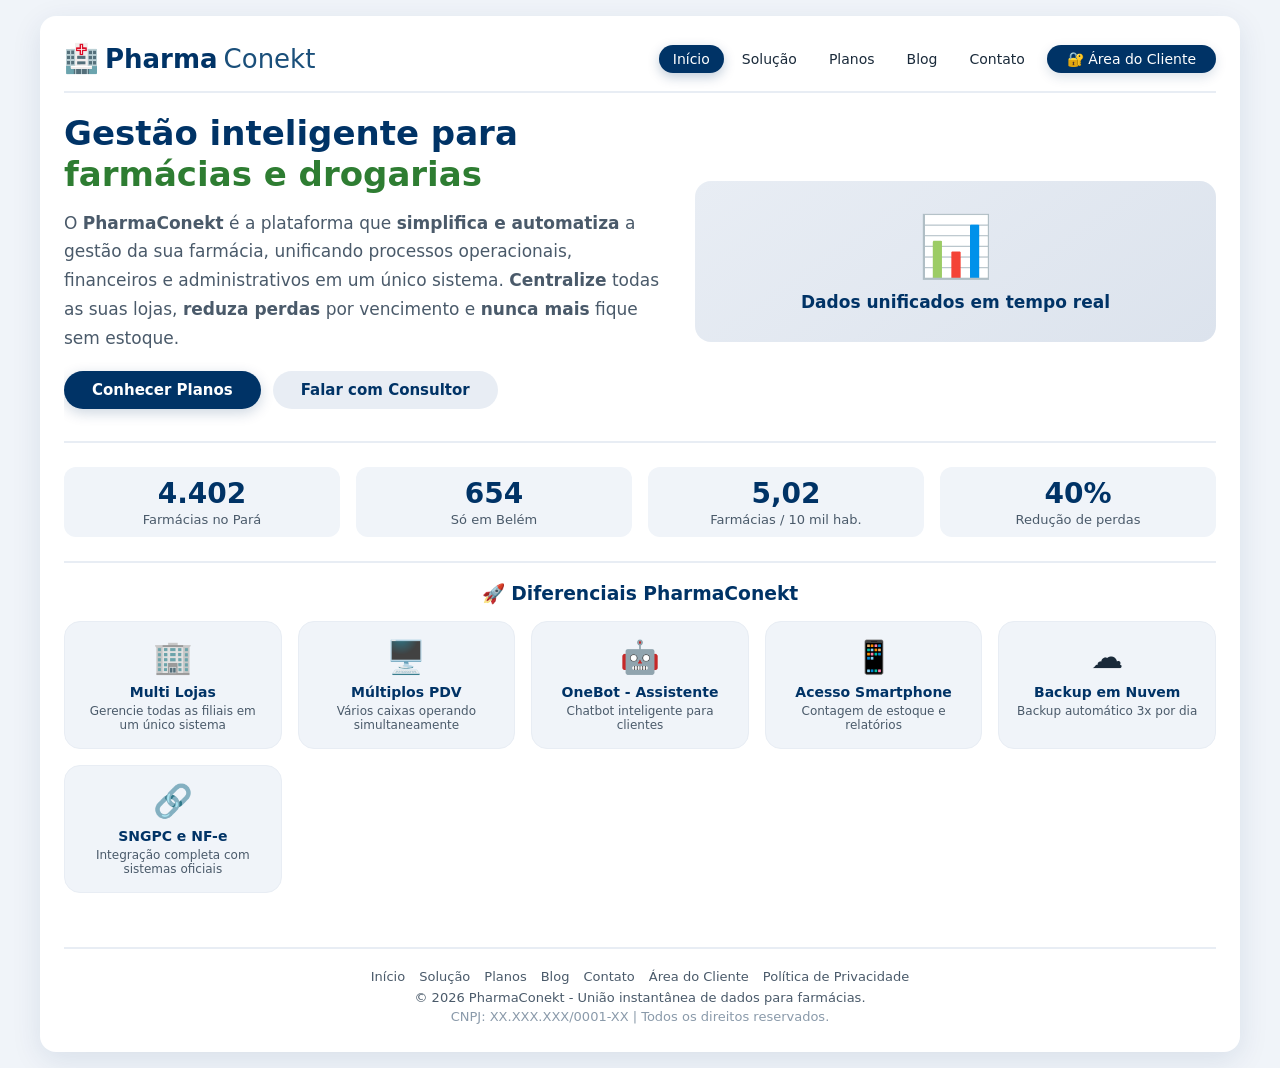
==== index.html @ cbc990d9 "Migrando o PharmaConekt para a raiz do projeto e mantendo o planejamento" ====
<!DOCTYPE html>
<html lang="pt-br">
<head>
    <meta charset="UTF-8" />
    <meta name="viewport" content="width=device-width, initial-scale=1.0" />
    <title>PharmaConekt - Gestão Inteligente para Farmácias</title>
    <link rel="stylesheet" href="style.css">
    <script src="main.js" defer></script>
    <style>
        /* ===== RESET E VARIÁVEIS ===== */
        * {
            margin: 0;
            padding: 0;
            box-sizing: border-box;
            font-family: 'Segoe UI', system-ui, -apple-system, sans-serif;
        }

        :root {
            --primary: #003366;
            --primary-light: #1a4f7a;
            --primary-dark: #002244;
            --secondary: #2e7d32;
            --accent: #f5a623;
            --bg-light: #f0f4f9;
            --bg-white: #ffffff;
            --text-dark: #1a2a3a;
            --text-muted: #4a5a6a;
            --shadow: 0 8px 30px rgba(0, 51, 102, 0.10);
            --radius: 16px;
            --transition: 0.25s ease;
            --whatsapp: #25D366;
            --anydesk: #E6232D;
            --telefone: #1a73e8;
        }

        body {
            background: #f0f4f9;
            color: var(--text-dark);
            padding: 16px;
            min-height: 100vh;
            display: flex;
            align-items: center;
            justify-content: center;
            overflow-x: hidden;
        }

        .container {
            max-width: 1200px;
            width: 100%;
            background: var(--bg-white);
            border-radius: var(--radius);
            box-shadow: var(--shadow);
            padding: 20px 24px 28px;
            transition: var(--transition);
            overflow-x: hidden;
        }

        /* ===== CABEÇALHO ===== */
        header {
            display: flex;
            justify-content: space-between;
            align-items: center;
            padding: 6px 0 16px 0;
            border-bottom: 2px solid #e8edf4;
            flex-wrap: wrap;
            gap: 10px;
        }

        .logo {
            font-size: 26px;
            font-weight: 700;
            color: var(--primary);
            text-decoration: none;
            display: flex;
            align-items: center;
            gap: 6px;
            flex-shrink: 0;
            cursor: pointer;
        }

        .logo span {
            font-weight: 300;
            color: var(--primary-light);
        }

        .logo-icon {
            font-size: 28px;
        }

        nav {
            display: flex;
            flex-wrap: wrap;
            align-items: center;
            gap: 4px;
        }

        nav a {
            text-decoration: none;
            color: var(--text-dark);
            padding: 6px 14px;
            border-radius: 30px;
            font-weight: 500;
            font-size: 14px;
            transition: var(--transition);
            cursor: pointer;
            white-space: nowrap;
        }

        nav a:hover {
            background: #e8edf4;
            color: var(--primary);
        }

        nav a.active {
            background: var(--primary);
            color: #fff;
            box-shadow: 0 4px 12px rgba(0, 51, 102, 0.25);
        }

        nav a.btn-login {
            background: var(--primary);
            color: #fff;
            padding: 6px 20px;
            margin-left: 4px;
            box-shadow: 0 4px 12px rgba(0, 51, 102, 0.15);
        }

        nav a.btn-login:hover {
            background: var(--primary-dark);
            transform: translateY(-2px);
        }

        /* ===== CONTEÚDO DAS ABAS ===== */
        .tab-content {
            display: none;
            padding: 20px 0 6px 0;
            animation: fadeUp 0.3s ease;
            overflow-x: hidden;
        }

        .tab-content.active {
            display: block;
        }

        @keyframes fadeUp {
            0% { opacity: 0; transform: translateY(10px); }
            100% { opacity: 1; transform: translateY(0); }
        }

        /* ===== TÍTULOS ===== */
        .page-title {
            font-size: 28px;
            color: var(--primary);
            margin-bottom: 6px;
            font-weight: 700;
            word-break: break-word;
        }

        .page-subtitle {
            font-size: 17px;
            color: var(--text-muted);
            margin-bottom: 20px;
            line-height: 1.6;
        }

        .highlight {
            color: var(--secondary);
            font-weight: 600;
        }

        /* ===== BOTÕES ===== */
        .btn-primary,
        .btn-secondary,
        .btn-success,
        .btn-danger,
        .btn-outline,
        .btn-whatsapp,
        .btn-anydesk,
        .btn-telefone {
            display: inline-block;
            padding: 10px 28px;
            border-radius: 40px;
            font-weight: 600;
            font-size: 15px;
            text-decoration: none;
            border: none;
            cursor: pointer;
            transition: var(--transition);
            text-align: center;
        }

        .btn-primary {
            background: var(--primary);
            color: #fff;
            box-shadow: 0 4px 14px rgba(0, 51, 102, 0.20);
        }

        .btn-primary:hover {
            background: var(--primary-dark);
            transform: translateY(-2px);
        }

        .btn-secondary {
            background: #e8edf4;
            color: var(--primary);
        }

        .btn-secondary:hover {
            background: #d5dde8;
            transform: translateY(-2px);
        }

        .btn-success {
            background: var(--secondary);
            color: #fff;
            box-shadow: 0 4px 14px rgba(46, 125, 50, 0.25);
        }

        .btn-success:hover {
            background: #1b5e20;
            transform: translateY(-2px);
        }

        .btn-danger {
            background: #c62828;
            color: #fff;
        }

        .btn-danger:hover {
            background: #b71c1c;
            transform: translateY(-2px);
        }

        .btn-outline {
            background: transparent;
            border: 2px solid var(--primary);
            color: var(--primary);
        }

        .btn-outline:hover {
            background: var(--primary);
            color: #fff;
        }

        .btn-whatsapp {
            background: var(--whatsapp);
            color: #fff;
            box-shadow: 0 4px 14px rgba(37, 211, 102, 0.3);
        }

        .btn-whatsapp:hover {
            background: #1da851;
            transform: translateY(-2px);
        }

        .btn-anydesk {
            background: var(--anydesk);
            color: #fff;
            box-shadow: 0 4px 14px rgba(230, 35, 45, 0.3);
        }

        .btn-anydesk:hover {
            background: #c41f2a;
            transform: translateY(-2px);
        }

        .btn-telefone {
            background: var(--telefone);
            color: #fff;
            box-shadow: 0 4px 14px rgba(26, 115, 232, 0.3);
        }

        .btn-telefone:hover {
            background: #1557b0;
            transform: translateY(-2px);
        }

        .btn-sm {
            padding: 4px 16px;
            font-size: 12px;
            border-radius: 30px;
        }

        .btn-lg {
            padding: 12px 36px;
            font-size: 18px;
            border-radius: 40px;
        }

        .btn-logout {
            background: #c62828;
            color: #fff;
            padding: 6px 16px;
            border-radius: 30px;
            border: none;
            font-weight: 600;
            font-size: 13px;
            cursor: pointer;
            transition: var(--transition);
        }

        .btn-logout:hover {
            background: #b71c1c;
            transform: translateY(-2px);
        }

        .btn-block {
            width: 100%;
        }

        /* ===== CARDS E GRIDS ===== */
        .card-grid {
            display: grid;
            grid-template-columns: repeat(auto-fit, minmax(200px, 1fr));
            gap: 16px;
            margin: 16px 0;
        }

        .card-grid-3 {
            display: grid;
            grid-template-columns: repeat(auto-fit, minmax(180px, 1fr));
            gap: 12px;
            margin: 12px 0;
        }

        .card-stat {
            background: var(--bg-light);
            padding: 16px 14px;
            border-radius: var(--radius);
            text-align: center;
            transition: var(--transition);
        }

        .card-stat:hover {
            transform: translateY(-4px);
            box-shadow: var(--shadow);
        }

        .card-stat .number {
            font-size: 28px;
            font-weight: 700;
            color: var(--primary);
        }

        .card-stat .label {
            font-size: 13px;
            color: var(--text-muted);
            margin-top: 4px;
        }

        .card-stat .trend-up {
            color: var(--secondary);
        }
        .card-stat .trend-down {
            color: #c62828;
        }

        /* ===== TABELAS ===== */
        .table-wrapper {
            overflow-x: auto;
            margin: 16px 0;
            border-radius: var(--radius);
            border: 1px solid #e8edf4;
        }

        table {
            width: 100%;
            border-collapse: collapse;
            font-size: 14px;
            min-width: 600px;
        }

        table th {
            background: var(--primary);
            color: #fff;
            padding: 10px 14px;
            text-align: left;
            font-weight: 600;
        }

        table td {
            padding: 10px 14px;
            border-bottom: 1px solid #e8edf4;
            vertical-align: middle;
        }

        table tr:hover td {
            background: #f8fafc;
        }

        .status-badge {
            display: inline-block;
            padding: 2px 12px;
            border-radius: 20px;
            font-size: 12px;
            font-weight: 600;
        }

        .status-badge.success {
            background: #e8f5e9;
            color: #2e7d32;
        }

        .status-badge.warning {
            background: #fff3e0;
            color: #e65100;
        }

        .status-badge.danger {
            background: #ffebee;
            color: #c62828;
        }

        .status-badge.info {
            background: #e3f2fd;
            color: #0d47a1;
        }

        /* ===== CATEGORY BADGE ===== */
        .cat-badge {
            display: inline-block;
            padding: 2px 10px;
            border-radius: 20px;
            font-size: 11px;
            font-weight: 600;
        }

        .cat-mips { background: #e3f2fd; color: #0d47a1; }
        .cat-red { background: #ffebee; color: #c62828; }
        .cat-black { background: #212121; color: #fff; }
        .cat-hygiene { background: #e8f5e9; color: #2e7d32; }
        .cat-perfume { background: #fce4ec; color: #880e4f; }
        .cat-supplement { background: #fff3e0; color: #e65100; }
        .cat-baby { background: #e0f7fa; color: #00695c; }
        .cat-firstaid { background: #f3e5f5; color: #4a148c; }
        .cat-convenience { background: #f5f5f5; color: #424242; }

        /* ===== PÁGINA INÍCIO (SITE INSTITUCIONAL) ===== */
        .hero {
            display: flex;
            flex-wrap: wrap;
            gap: 30px;
            align-items: center;
        }

        .hero-text {
            flex: 1 1 280px;
        }

        .hero-text h1 {
            font-size: 34px;
            color: var(--primary);
            line-height: 1.2;
            margin-bottom: 14px;
        }

        .hero-text h1 strong {
            color: var(--secondary);
        }

        .hero-text p {
            font-size: 17px;
            line-height: 1.7;
            color: var(--text-muted);
            margin-bottom: 18px;
        }

        .hero-text .cta-group {
            display: flex;
            flex-wrap: wrap;
            gap: 12px;
        }

        .hero-image {
            flex: 1 1 200px;
            background: linear-gradient(145deg, #e8edf4, #dce3ed);
            border-radius: var(--radius);
            padding: 30px 16px;
            text-align: center;
            font-size: 60px;
            min-height: 150px;
            display: flex;
            flex-direction: column;
            align-items: center;
            justify-content: center;
        }

        .hero-image span {
            font-size: 17px;
            color: var(--primary);
            font-weight: 600;
            margin-top: 10px;
        }

        .stats-grid {
            display: grid;
            grid-template-columns: repeat(auto-fit, minmax(120px, 1fr));
            gap: 16px;
            margin-top: 32px;
            padding-top: 24px;
            border-top: 2px solid #e8edf4;
        }

        .stat-card {
            text-align: center;
            padding: 10px 6px;
            background: var(--bg-light);
            border-radius: 12px;
            transition: var(--transition);
        }

        .stat-card .number {
            font-size: 28px;
            font-weight: 700;
            color: var(--primary);
        }

        .stat-card .label {
            font-size: 13px;
            color: var(--text-muted);
            margin-top: 2px;
        }

        /* ===== PÁGINA SOLUÇÃO ===== */
        .solution-grid {
            display: grid;
            grid-template-columns: repeat(auto-fit, minmax(220px, 1fr));
            gap: 20px;
            margin: 16px 0;
        }

        .solution-card {
            background: var(--bg-light);
            padding: 20px 18px;
            border-radius: var(--radius);
            border-left: 5px solid var(--primary);
            transition: var(--transition);
        }

        .solution-card:hover {
            transform: translateY(-4px);
            box-shadow: var(--shadow);
        }

        .solution-card .icon {
            font-size: 28px;
            display: block;
            margin-bottom: 8px;
        }

        .solution-card h3 {
            color: var(--primary);
            font-size: 17px;
            margin-bottom: 6px;
        }

        .solution-card p {
            color: var(--text-muted);
            line-height: 1.6;
            font-size: 14px;
        }

        .solution-features {
            background: var(--bg-light);
            border-radius: var(--radius);
            padding: 16px 20px;
            margin-top: 16px;
            display: flex;
            flex-wrap: wrap;
            gap: 12px 24px;
        }

        .solution-features span {
            font-size: 14px;
            color: var(--text-dark);
        }

        .solution-features strong {
            color: var(--primary);
        }

        /* ===== PÁGINA PLANOS ===== */
        .plans-grid {
            display: grid;
            grid-template-columns: repeat(auto-fit, minmax(200px, 1fr));
            gap: 20px;
            margin: 20px 0;
        }

        .plan-card {
            background: var(--bg-light);
            border-radius: var(--radius);
            padding: 22px 16px;
            text-align: center;
            border: 1px solid #e8edf4;
            transition: var(--transition);
            position: relative;
        }

        .plan-card:hover {
            transform: translateY(-4px);
            box-shadow: var(--shadow);
        }

        .plan-card.popular {
            border: 2px solid var(--primary);
            background: #f5f8fc;
        }

        .plan-card .badge {
            position: absolute;
            top: -10px;
            right: 16px;
            background: var(--accent);
            color: #fff;
            font-size: 11px;
            font-weight: 700;
            padding: 3px 14px;
            border-radius: 20px;
            text-transform: uppercase;
        }

        .plan-card .name {
            font-size: 18px;
            font-weight: 700;
            color: var(--primary);
        }

        .plan-card .price {
            font-size: 28px;
            font-weight: 700;
            color: var(--text-dark);
            margin: 10px 0;
        }

        .plan-card .price small {
            font-size: 13px;
            font-weight: 400;
            color: var(--text-muted);
        }

        .plan-card ul {
            list-style: none;
            text-align: left;
            margin: 14px 0 18px;
            padding: 0;
        }

        .plan-card ul li {
            padding: 6px 0;
            border-bottom: 1px solid #e8edf4;
            font-size: 13px;
            display: flex;
            align-items: center;
            gap: 6px;
        }

        .plan-card ul li .check {
            color: var(--secondary);
            font-weight: 700;
        }

        .plan-card ul li .cross {
            color: #b0b8c0;
        }

        .plan-card .btn-plan {
            width: 100%;
            padding: 10px;
            border-radius: 40px;
            border: none;
            font-weight: 600;
            cursor: pointer;
            transition: var(--transition);
            font-size: 14px;
        }

        .plan-card .btn-plan.primary {
            background: var(--primary);
            color: #fff;
        }

        .plan-card .btn-plan.primary:hover {
            background: var(--primary-dark);
        }

        .plan-card .btn-plan.outline {
            background: transparent;
            border: 2px solid var(--primary);
            color: var(--primary);
        }

        .plan-card .btn-plan.outline:hover {
            background: var(--primary);
            color: #fff;
        }

        /* ===== PÁGINA BLOG ===== */
        .blog-grid {
            display: grid;
            grid-template-columns: repeat(auto-fit, minmax(200px, 1fr));
            gap: 20px;
            margin: 16px 0;
        }

        .blog-card {
            background: var(--bg-light);
            border-radius: var(--radius);
            padding: 18px 16px;
            border-bottom: 4px solid var(--primary);
            transition: var(--transition);
        }

        .blog-card:hover {
            transform: translateY(-4px);
            box-shadow: var(--shadow);
        }

        .blog-card .tag {
            font-size: 11px;
            background: var(--primary);
            color: #fff;
            padding: 2px 12px;
            border-radius: 20px;
            display: inline-block;
            margin-bottom: 8px;
        }

        .blog-card h3 {
            color: var(--primary);
            font-size: 17px;
            margin-bottom: 6px;
        }

        .blog-card p {
            color: var(--text-muted);
            font-size: 14px;
            line-height: 1.6;
        }

        .blog-card .date {
            color: #8a9aaa;
            font-size: 12px;
            margin-top: 10px;
            display: block;
        }

        .blog-cta {
            text-align: center;
            margin-top: 16px;
        }

        /* ===== PÁGINA CONTATO ===== */
        .contact-wrapper {
            display: flex;
            flex-wrap: wrap;
            gap: 30px;
        }

        .contact-info {
            flex: 1 1 220px;
        }

        .contact-info h3 {
            color: var(--primary);
            font-size: 20px;
            margin-bottom: 10px;
        }

        .contact-info p {
            color: var(--text-muted);
            line-height: 1.7;
        }

        .contact-details {
            list-style: none;
            padding: 0;
            margin: 16px 0;
        }

        .contact-details li {
            padding: 6px 0;
            border-bottom: 1px solid #e8edf4;
            line-height: 1.6;
            font-size: 14px;
        }

        .contact-details li strong {
            color: var(--text-dark);
        }

        .support-channels {
            display: flex;
            flex-wrap: wrap;
            gap: 10px;
            margin: 12px 0;
        }

        .support-channels a {
            display: flex;
            align-items: center;
            gap: 8px;
            padding: 8px 16px;
            border-radius: 30px;
            text-decoration: none;
            font-weight: 600;
            font-size: 14px;
            transition: var(--transition);
        }

        .support-channels a:hover {
            transform: scale(1.05);
        }

        .support-channels .wa {
            background: #25D366;
            color: #fff;
        }

        .support-channels .phone {
            background: #1a73e8;
            color: #fff;
        }

        .support-channels .anydesk {
            background: #E6232D;
            color: #fff;
        }

        .social-links {
            margin-top: 16px;
            display: flex;
            flex-wrap: wrap;
            gap: 10px;
        }

        .social-links a {
            text-decoration: none;
            color: var(--primary);
            font-weight: 500;
            padding: 4px 12px;
            background: #e8edf4;
            border-radius: 30px;
            font-size: 14px;
            transition: var(--transition);
        }

        .social-links a:hover {
            background: var(--primary);
            color: #fff;
        }

        .contact-form {
            flex: 1 1 280px;
            background: var(--bg-light);
            padding: 22px 20px;
            border-radius: var(--radius);
            max-width: 100%;
        }

        .contact-form h3 {
            color: var(--primary);
            font-size: 20px;
            margin-bottom: 16px;
        }

        .form-row {
            display: flex;
            flex-wrap: wrap;
            gap: 14px;
            margin-bottom: 14px;
        }

        .form-group {
            flex: 1 1 140px;
            display: flex;
            flex-direction: column;
            min-width: 120px;
        }

        .form-group label {
            font-weight: 600;
            font-size: 13px;
            margin-bottom: 4px;
            color: var(--text-dark);
        }

        .form-group label .required {
            color: #c62828;
        }

        .form-group input,
        .form-group select,
        .form-group textarea {
            padding: 9px 12px;
            border: 2px solid #d5dde8;
            border-radius: 10px;
            font-size: 14px;
            transition: var(--transition);
            background: #fff;
            width: 100%;
        }

        .form-group input:focus,
        .form-group select:focus,
        .form-group textarea:focus {
            border-color: var(--primary);
            outline: none;
            box-shadow: 0 0 0 4px rgba(0, 51, 102, 0.10);
        }

        .form-note {
            background: #e8edf4;
            padding: 12px 14px;
            border-radius: 10px;
            margin: 14px 0;
            font-size: 13px;
            color: var(--text-muted);
            border-left: 4px solid var(--primary);
        }

        .form-note strong {
            color: var(--text-dark);
        }

        .btn-submit {
            background: var(--secondary);
            color: #fff;
            border: none;
            padding: 12px;
            border-radius: 40px;
            font-weight: 700;
            font-size: 15px;
            cursor: pointer;
            width: 100%;
            transition: var(--transition);
        }

        .btn-submit:hover {
            background: #1b5e20;
            transform: translateY(-2px);
        }

        /* ===== ÁREA DO CLIENTE ===== */
        .client-header {
            display: flex;
            justify-content: space-between;
            align-items: center;
            flex-wrap: wrap;
            gap: 12px;
            margin-bottom: 16px;
            padding-bottom: 12px;
            border-bottom: 2px solid #e8edf4;
        }

        .client-header .user-info {
            display: flex;
            align-items: center;
            gap: 12px;
        }

        .client-header .user-info .avatar {
            width: 40px;
            height: 40px;
            border-radius: 50%;
            background: var(--primary);
            color: #fff;
            display: flex;
            align-items: center;
            justify-content: center;
            font-weight: 700;
            font-size: 18px;
        }

        .client-header .user-info .name {
            font-weight: 600;
            font-size: 16px;
        }

        .client-header .user-info .role {
            font-size: 13px;
            color: var(--text-muted);
        }

        .client-header .user-info .role-badge {
            display: inline-block;
            padding: 2px 12px;
            border-radius: 20px;
            font-size: 11px;
            font-weight: 700;
            text-transform: uppercase;
        }

        .role-badge.owner {
            background: #003366;
            color: #fff;
        }

        .role-badge.pharmacist {
            background: #2e7d32;
            color: #fff;
        }

        .role-badge.seller {
            background: #f5a623;
            color: #fff;
        }

        .client-nav {
            display: flex;
            flex-wrap: wrap;
            gap: 4px;
            margin-bottom: 16px;
            padding-bottom: 12px;
            border-bottom: 2px solid #e8edf4;
        }

        .client-nav a {
            text-decoration: none;
            color: var(--text-dark);
            padding: 6px 16px;
            border-radius: 30px;
            font-weight: 500;
            font-size: 13px;
            transition: var(--transition);
            cursor: pointer;
        }

        .client-nav a:hover {
            background: #e8edf4;
            color: var(--primary);
        }

        .client-nav a.active-client {
            background: var(--primary);
            color: #fff;
        }

        .client-nav a.disabled {
            opacity: 0.4;
            cursor: not-allowed;
            pointer-events: none;
        }

        .client-nav a .lock-icon {
            font-size: 11px;
            margin-left: 4px;
        }

        .client-nav a .new-badge {
            background: #c62828;
            color: #fff;
            font-size: 9px;
            padding: 1px 6px;
            border-radius: 10px;
            margin-left: 4px;
            vertical-align: super;
        }

        /* ===== RODAPÉ ===== */
        footer {
            margin-top: 32px;
            padding-top: 20px;
            border-top: 2px solid #e8edf4;
            text-align: center;
            color: var(--text-muted);
            font-size: 13px;
        }

        footer .footer-links {
            display: flex;
            justify-content: center;
            flex-wrap: wrap;
            gap: 14px;
            margin-bottom: 6px;
        }

        footer .footer-links a {
            color: var(--text-muted);
            text-decoration: none;
            font-size: 13px;
            transition: var(--transition);
        }

        footer .footer-links a:hover {
            color: var(--primary);
        }

        /* ===== MODAIS ===== */
        .modal-overlay {
            display: none;
            position: fixed;
            top: 0;
            left: 0;
            width: 100%;
            height: 100%;
            background: rgba(0, 0, 0, 0.6);
            backdrop-filter: blur(4px);
            z-index: 9999;
            align-items: center;
            justify-content: center;
            padding: 20px;
        }

        .modal-overlay.active {
            display: flex;
        }

        .modal-login,
        .modal-pdv,
        .modal-receita,
        .modal-pagamento,
        .modal-comprovante,
        .modal-cadastro,
        .modal-transferencia {
            background: var(--bg-white);
            border-radius: var(--radius);
            max-width: 480px;
            width: 100%;
            padding: 28px 30px;
            box-shadow: 0 20px 60px rgba(0, 0, 0, 0.3);
            animation: modalIn 0.3s ease;
            max-height: 90vh;
            overflow-y: auto;
            position: relative;
        }

        .modal-pdv {
            max-width: 900px;
        }

        @keyframes modalIn {
            0% { opacity: 0; transform: scale(0.95) translateY(20px); }
            100% { opacity: 1; transform: scale(1) translateY(0); }
        }

        .modal-login .close-modal,
        .modal-pdv .close-pdv,
        .modal-receita .close-modal,
        .modal-pagamento .close-modal,
        .modal-comprovante .close-modal,
        .modal-cadastro .close-modal,
        .modal-transferencia .close-modal {
            position: sticky;
            top: 0;
            float: right;
            font-size: 24px;
            cursor: pointer;
            color: #8a9aaa;
            transition: var(--transition);
            background: none;
            border: none;
            z-index: 10;
        }

        .modal-login .close-modal:hover,
        .modal-pdv .close-pdv:hover,
        .modal-receita .close-modal:hover,
        .modal-pagamento .close-modal:hover,
        .modal-comprovante .close-modal:hover,
        .modal-cadastro .close-modal:hover,
        .modal-transferencia .close-modal:hover {
            color: var(--text-dark);
        }

        .modal-login .logo-modal {
            text-align: center;
            font-size: 28px;
            font-weight: 700;
            color: var(--primary);
            margin-bottom: 4px;
        }

        .modal-login .logo-modal span {
            font-weight: 300;
            color: var(--primary-light);
        }

        .modal-login .subtitle-modal {
            text-align: center;
            color: var(--text-muted);
            font-size: 14px;
            margin-bottom: 24px;
        }

        .modal-login .form-group-modal {
            margin-bottom: 16px;
        }

        .modal-login .form-group-modal label {
            display: block;
            font-weight: 600;
            font-size: 13px;
            color: var(--text-dark);
            margin-bottom: 4px;
        }

        .modal-login .form-group-modal input,
        .modal-login .form-group-modal select {
            width: 100%;
            padding: 10px 14px;
            border: 2px solid #d5dde8;
            border-radius: 10px;
            font-size: 14px;
            transition: var(--transition);
            background: #fff;
        }

        .modal-login .form-group-modal input:focus,
        .modal-login .form-group-modal select:focus {
            border-color: var(--primary);
            outline: none;
            box-shadow: 0 0 0 4px rgba(0, 51, 102, 0.10);
        }

        .modal-login .btn-login-modal {
            width: 100%;
            padding: 12px;
            border: none;
            border-radius: 40px;
            background: var(--primary);
            color: #fff;
            font-weight: 700;
            font-size: 16px;
            cursor: pointer;
            transition: var(--transition);
            margin-top: 8px;
        }

        .modal-login .btn-login-modal:hover {
            background: var(--primary-dark);
            transform: translateY(-2px);
        }

        .modal-login .login-help {
            text-align: center;
            margin-top: 16px;
            font-size: 13px;
            color: var(--text-muted);
        }

        .modal-login .login-help strong {
            color: var(--primary);
            cursor: pointer;
        }

        .modal-login .login-help strong:hover {
            text-decoration: underline;
        }

        .modal-login .profile-selector {
            display: grid;
            grid-template-columns: 1fr 1fr 1fr;
            gap: 8px;
            margin: 12px 0 16px;
        }

        .modal-login .profile-option {
            padding: 10px 6px;
            border: 2px solid #d5dde8;
            border-radius: 10px;
            text-align: center;
            cursor: pointer;
            transition: var(--transition);
            font-size: 12px;
            font-weight: 600;
            background: #fff;
        }

        .modal-login .profile-option:hover {
            border-color: var(--primary);
            background: #f0f4f9;
        }

        .modal-login .profile-option.selected {
            border-color: var(--primary);
            background: #e8edf4;
        }

        .modal-login .profile-option .emoji {
            font-size: 22px;
            display: block;
        }

        /* ===== PDV ===== */
        .pdv-layout {
            display: grid;
            grid-template-columns: 1fr 1fr;
            gap: 24px;
        }

        .pdv-left {
            display: flex;
            flex-direction: column;
            gap: 16px;
        }

        .pdv-right {
            background: var(--bg-light);
            border-radius: var(--radius);
            padding: 18px;
            display: flex;
            flex-direction: column;
            gap: 12px;
            max-height: 500px;
        }

        .pdv-search-group {
            display: flex;
            gap: 8px;
            flex-wrap: wrap;
        }

        .pdv-search-group input {
            flex: 1;
            padding: 10px 14px;
            border: 2px solid #d5dde8;
            border-radius: 10px;
            font-size: 14px;
            min-width: 120px;
        }

        .pdv-search-group input:focus {
            border-color: var(--primary);
            outline: none;
        }

        .pdv-search-group .btn-search {
            padding: 10px 20px;
            border: none;
            border-radius: 10px;
            background: var(--primary);
            color: #fff;
            font-weight: 600;
            cursor: pointer;
            transition: var(--transition);
        }

        .pdv-search-group .btn-search:hover {
            background: var(--primary-dark);
        }

        .pdv-product-info {
            background: #e8edf4;
            border-radius: var(--radius);
            padding: 14px 16px;
            display: none;
        }

        .pdv-product-info.show {
            display: block;
        }

        .pdv-product-info .product-name {
            font-size: 18px;
            font-weight: 700;
            color: var(--primary);
        }

        .pdv-product-info .product-details {
            display: grid;
            grid-template-columns: 1fr 1fr;
            gap: 4px 16px;
            margin-top: 6px;
            font-size: 14px;
        }

        .pdv-product-info .product-details span {
            color: var(--text-muted);
        }

        .pdv-product-info .product-details strong {
            color: var(--text-dark);
        }

        .pdv-product-info .btn-add-cart {
            margin-top: 10px;
            padding: 8px 24px;
            border: none;
            border-radius: 30px;
            background: var(--secondary);
            color: #fff;
            font-weight: 600;
            cursor: pointer;
            transition: var(--transition);
        }

        .pdv-product-info .btn-add-cart:hover {
            background: #1b5e20;
            transform: translateY(-2px);
        }

        .pdv-cart-header {
            display: flex;
            justify-content: space-between;
            align-items: center;
            font-weight: 700;
            color: var(--primary);
            border-bottom: 2px solid #d5dde8;
            padding-bottom: 8px;
        }

        .pdv-cart-items {
            flex: 1;
            overflow-y: auto;
            max-height: 200px;
        }

        .pdv-cart-item {
            display: flex;
            justify-content: space-between;
            align-items: center;
            padding: 6px 0;
            border-bottom: 1px solid #e8edf4;
            font-size: 13px;
        }

        .pdv-cart-item .item-qtd {
            display: flex;
            align-items: center;
            gap: 6px;
        }

        .pdv-cart-item .item-qtd button {
            width: 22px;
            height: 22px;
            border: 1px solid #d5dde8;
            border-radius: 50%;
            background: #fff;
            cursor: pointer;
            font-weight: 700;
            transition: var(--transition);
        }

        .pdv-cart-item .item-qtd button:hover {
            background: var(--primary);
            color: #fff;
            border-color: var(--primary);
        }

        .pdv-cart-item .item-remove {
            color: #c62828;
            cursor: pointer;
            font-weight: 700;
            background: none;
            border: none;
            font-size: 16px;
        }

        .pdv-cart-total {
            border-top: 2px solid #d5dde8;
            padding-top: 10px;
            display: flex;
            justify-content: space-between;
            font-size: 18px;
            font-weight: 700;
            color: var(--primary);
        }

        .pdv-cart-actions {
            display: flex;
            gap: 8px;
            flex-wrap: wrap;
            margin-top: 8px;
        }

        .pdv-cart-actions button {
            flex: 1;
            padding: 10px;
            border: none;
            border-radius: 10px;
            font-weight: 600;
            cursor: pointer;
            transition: var(--transition);
            min-width: 80px;
        }

        .pdv-cart-actions .btn-finalize {
            background: var(--secondary);
            color: #fff;
        }

        .pdv-cart-actions .btn-finalize:hover {
            background: #1b5e20;
        }

        .pdv-cart-actions .btn-clear {
            background: #c62828;
            color: #fff;
        }

        .pdv-cart-actions .btn-clear:hover {
            background: #b71c1c;
        }

        .pdv-cart-actions .btn-customer {
            background: var(--primary);
            color: #fff;
        }

        .pdv-cart-actions .btn-customer:hover {
            background: var(--primary-dark);
        }

        /* ===== MODAIS COMUNS ===== */
        .modal-receita .form-group,
        .modal-pagamento .form-group,
        .modal-cadastro .form-group,
        .modal-transferencia .form-group {
            margin-bottom: 12px;
        }

        .modal-receita .form-group label,
        .modal-pagamento .form-group label,
        .modal-cadastro .form-group label,
        .modal-transferencia .form-group label {
            font-weight: 600;
            font-size: 13px;
            display: block;
            margin-bottom: 4px;
        }

        .modal-receita .form-group input,
        .modal-pagamento .form-group input,
        .modal-pagamento .form-group select,
        .modal-cadastro .form-group input,
        .modal-cadastro .form-group select,
        .modal-cadastro .form-group textarea,
        .modal-transferencia .form-group input,
        .modal-transferencia .form-group select {
            width: 100%;
            padding: 8px 12px;
            border: 2px solid #d5dde8;
            border-radius: 8px;
            font-size: 14px;
        }

        .modal-receita .form-group input:focus,
        .modal-pagamento .form-group input:focus,
        .modal-pagamento .form-group select:focus,
        .modal-cadastro .form-group input:focus,
        .modal-cadastro .form-group select:focus,
        .modal-cadastro .form-group textarea:focus,
        .modal-transferencia .form-group input:focus,
        .modal-transferencia .form-group select:focus {
            border-color: var(--primary);
            outline: none;
        }

        .modal-receita .btn-receita-confirm,
        .modal-pagamento .btn-pagamento-confirm,
        .modal-cadastro .btn-cadastro-confirm,
        .modal-transferencia .btn-transferencia-confirm {
            width: 100%;
            padding: 12px;
            border: none;
            border-radius: 30px;
            background: var(--secondary);
            color: #fff;
            font-weight: 700;
            font-size: 16px;
            cursor: pointer;
            transition: var(--transition);
            margin-top: 8px;
        }

        .modal-receita .btn-receita-confirm:hover,
        .modal-pagamento .btn-pagamento-confirm:hover,
        .modal-cadastro .btn-cadastro-confirm:hover,
        .modal-transferencia .btn-transferencia-confirm:hover {
            background: #1b5e20;
        }

        .modal-receita .btn-receita-cancel,
        .modal-pagamento .btn-pagamento-cancel,
        .modal-cadastro .btn-cadastro-cancel,
        .modal-transferencia .btn-transferencia-cancel {
            width: 100%;
            padding: 10px;
            border: 2px solid #d5dde8;
            border-radius: 30px;
            background: transparent;
            color: var(--text-dark);
            font-weight: 600;
            cursor: pointer;
            transition: var(--transition);
            margin-top: 8px;
        }

        .modal-receita .btn-receita-cancel:hover,
        .modal-pagamento .btn-pagamento-cancel:hover,
        .modal-cadastro .btn-cadastro-cancel:hover,
        .modal-transferencia .btn-transferencia-cancel:hover {
            background: #e8edf4;
        }

        .modal-pagamento .total-pagar {
            font-size: 28px;
            font-weight: 700;
            color: var(--primary);
            text-align: center;
            margin: 12px 0;
        }

        .modal-comprovante .success-icon {
            font-size: 60px;
            color: var(--secondary);
            margin-bottom: 8px;
        }

        .modal-comprovante .comprovante-info {
            text-align: left;
            background: var(--bg-light);
            padding: 12px 16px;
            border-radius: 8px;
            margin: 12px 0;
            font-size: 13px;
            line-height: 1.8;
        }

        .modal-comprovante .comprovante-info strong {
            color: var(--text-dark);
        }

        .modal-comprovante .btn-comprovante-close {
            padding: 10px 30px;
            border: none;
            border-radius: 30px;
            background: var(--primary);
            color: #fff;
            font-weight: 600;
            cursor: pointer;
            transition: var(--transition);
        }

        .modal-comprovante .btn-comprovante-close:hover {
            background: var(--primary-dark);
        }

        .modal-comprovante .btn-comprovante-print {
            padding: 10px 30px;
            border: 2px solid var(--primary);
            border-radius: 30px;
            background: transparent;
            color: var(--primary);
            font-weight: 600;
            cursor: pointer;
            transition: var(--transition);
            margin-right: 8px;
        }

        .modal-comprovante .btn-comprovante-print:hover {
            background: var(--primary);
            color: #fff;
        }

        /* ===== PDV BUTTON DESTAQUE ===== */
        .pdv-highlight {
            background: var(--accent) !important;
            color: var(--text-dark) !important;
            font-weight: 700 !important;
        }

        .pdv-highlight:hover {
            background: #e69500 !important;
            transform: translateY(-2px);
        }

        /* ===== LOJA FÍSICA ===== */
        .loja-grid {
            display: grid;
            grid-template-columns: repeat(auto-fit, minmax(250px, 1fr));
            gap: 16px;
            margin: 16px 0;
        }

        .loja-category {
            background: var(--bg-light);
            border-radius: var(--radius);
            padding: 16px;
            border-left: 5px solid var(--primary);
            transition: var(--transition);
        }

        .loja-category:hover {
            transform: translateY(-4px);
            box-shadow: var(--shadow);
        }

        .loja-category .cat-header {
            display: flex;
            justify-content: space-between;
            align-items: center;
            margin-bottom: 8px;
        }

        .loja-category .cat-header h4 {
            color: var(--primary);
            font-size: 16px;
        }

        .loja-category .cat-header .count {
            background: var(--primary);
            color: #fff;
            padding: 2px 10px;
            border-radius: 20px;
            font-size: 12px;
        }

        .loja-category .cat-products {
            font-size: 13px;
            color: var(--text-muted);
            display: -webkit-box;
            -webkit-line-clamp: 3;
            -webkit-box-orient: vertical;
            overflow: hidden;
        }

        .loja-category .cat-products span {
            display: inline-block;
            background: #fff;
            padding: 2px 8px;
            border-radius: 12px;
            margin: 2px 4px 2px 0;
            font-size: 12px;
        }

        /* ===== FEATURES CARDS ===== */
        .feature-grid {
            display: grid;
            grid-template-columns: repeat(auto-fit, minmax(200px, 1fr));
            gap: 16px;
            margin: 16px 0;
        }

        .feature-card {
            background: var(--bg-light);
            border-radius: var(--radius);
            padding: 16px;
            text-align: center;
            transition: var(--transition);
            border: 1px solid #e8edf4;
        }

        .feature-card:hover {
            transform: translateY(-4px);
            box-shadow: var(--shadow);
        }

        .feature-card .icon {
            font-size: 32px;
            display: block;
            margin-bottom: 8px;
        }

        .feature-card h4 {
            color: var(--primary);
            font-size: 14px;
            margin-bottom: 4px;
        }

        .feature-card p {
            font-size: 12px;
            color: var(--text-muted);
        }

        /* ===== MULTI LOJA ===== */
        .loja-card {
            background: var(--bg-light);
            border-radius: var(--radius);
            padding: 16px;
            border-left: 5px solid var(--primary);
            transition: var(--transition);
        }

        .loja-card:hover {
            transform: translateY(-4px);
            box-shadow: var(--shadow);
        }

        .loja-card .loja-header {
            display: flex;
            justify-content: space-between;
            align-items: center;
            margin-bottom: 8px;
        }

        .loja-card .loja-header h4 {
            color: var(--primary);
            font-size: 16px;
        }

        .loja-card .loja-stats {
            font-size: 13px;
            color: var(--text-muted);
            line-height: 1.8;
        }

        .loja-card .loja-stats strong {
            color: var(--text-dark);
        }

        .loja-card .loja-actions {
            display: flex;
            gap: 8px;
            flex-wrap: wrap;
            margin-top: 10px;
        }

        /* ===== CAIXAS ===== */
        .caixa-card {
            background: var(--bg-light);
            border-radius: var(--radius);
            padding: 14px 16px;
            border-left: 5px solid var(--secondary);
            transition: var(--transition);
        }

        .caixa-card:hover {
            transform: translateY(-4px);
            box-shadow: var(--shadow);
        }

        .caixa-card .caixa-header {
            display: flex;
            justify-content: space-between;
            align-items: center;
        }

        .caixa-card .caixa-header h4 {
            color: var(--primary);
            font-size: 15px;
        }

        .caixa-card .caixa-info {
            font-size: 13px;
            color: var(--text-muted);
            line-height: 1.6;
            margin-top: 4px;
        }

        .caixa-card .caixa-actions {
            display: flex;
            gap: 8px;
            flex-wrap: wrap;
            margin-top: 8px;
        }

        /* ===== RESPONSIVO ===== */
        @media (max-width: 1024px) {
            .container {
                padding: 16px 18px 24px;
            }
            .hero-text h1 {
                font-size: 30px;
            }
            .pdv-layout {
                grid-template-columns: 1fr;
            }
        }

        @media (max-width: 768px) {
            body {
                padding: 10px;
            }
            .container {
                padding: 14px 14px 20px;
                border-radius: 12px;
            }
            header {
                flex-direction: column;
                align-items: stretch;
                text-align: center;
            }
            nav {
                justify-content: center;
            }
            nav a {
                font-size: 13px;
                padding: 5px 12px;
            }
            .hero {
                flex-direction: column;
                text-align: center;
            }
            .hero-text .cta-group {
                justify-content: center;
            }
            .hero-text h1 {
                font-size: 26px;
            }
            .page-title {
                font-size: 24px;
            }
            .stats-grid {
                grid-template-columns: repeat(2, 1fr);
                gap: 12px;
            }
            .solution-grid {
                grid-template-columns: 1fr;
            }
            .plans-grid {
                grid-template-columns: 1fr;
                max-width: 360px;
                margin-left: auto;
                margin-right: auto;
            }
            .blog-grid {
                grid-template-columns: 1fr;
                max-width: 360px;
                margin-left: auto;
                margin-right: auto;
            }
            .contact-wrapper {
                flex-direction: column;
            }
            .contact-form {
                max-width: 100%;
            }
            .form-row {
                flex-direction: column;
                gap: 12px;
            }
            .form-group {
                min-width: 100%;
            }
            .client-header {
                flex-direction: column;
                align-items: stretch;
                text-align: center;
            }
            .client-nav {
                justify-content: center;
            }
            .card-grid {
                grid-template-columns: 1fr 1fr;
            }
            .modal-login {
                padding: 24px 18px;
            }
            .modal-login .profile-selector {
                grid-template-columns: 1fr;
            }
            .modal-pdv {
                padding: 20px 16px;
            }
            .pdv-layout {
                grid-template-columns: 1fr;
                gap: 16px;
            }
            .pdv-right {
                max-height: 300px;
            }
            .pdv-cart-items {
                max-height: 120px;
            }
            .modal-receita,
            .modal-pagamento,
            .modal-comprovante,
            .modal-cadastro,
            .modal-transferencia {
                padding: 20px 16px;
            }
            .loja-grid {
                grid-template-columns: 1fr 1fr;
            }
            .feature-grid {
                grid-template-columns: 1fr 1fr;
            }
        }

        @media (max-width: 480px) {
            .container {
                padding: 10px 10px 16px;
            }
            .logo {
                font-size: 22px;
                justify-content: center;
            }
            nav a {
                font-size: 12px;
                padding: 4px 10px;
            }
            nav a.btn-login {
                padding: 4px 14px;
            }
            .hero-text h1 {
                font-size: 22px;
            }
            .hero-text p {
                font-size: 15px;
            }
            .hero-image {
                font-size: 44px;
                min-height: 120px;
                padding: 20px 12px;
            }
            .hero-image span {
                font-size: 14px;
            }
            .page-title {
                font-size: 20px;
            }
            .page-subtitle {
                font-size: 15px;
            }
            .stat-card .number {
                font-size: 22px;
            }
            .plan-card .price {
                font-size: 24px;
            }
            .btn-primary,
            .btn-secondary,
            .btn-success {
                padding: 8px 20px;
                font-size: 14px;
            }
            .card-grid {
                grid-template-columns: 1fr;
            }
            .client-nav a {
                font-size: 12px;
                padding: 4px 10px;
            }
            .modal-login {
                padding: 20px 14px;
            }
            .modal-pdv {
                padding: 16px 12px;
            }
            .pdv-search-group input {
                font-size: 13px;
            }
            .pdv-product-info .product-details {
                grid-template-columns: 1fr;
            }
            .loja-grid {
                grid-template-columns: 1fr;
            }
            .feature-grid {
                grid-template-columns: 1fr;
            }
        }
    </style>
</head>
<body>

<!-- ===== MODAL DE LOGIN ===== -->
<div class="modal-overlay" id="loginModal">
    <div class="modal-login">
        <button class="close-modal" id="closeLoginModal">&times;</button>
        <div class="logo-modal">🏥 Pharma<span>Conekt</span></div>
        <div class="subtitle-modal">Acesse sua conta para gerenciar sua farmácia</div>

        <form id="loginForm">
            <div class="form-group-modal">
                <label for="loginEmail">E-mail</label>
                <input type="email" id="loginEmail" placeholder="seu@email.com" required>
            </div>
            <div class="form-group-modal">
                <label for="loginPassword">Senha</label>
                <input type="password" id="loginPassword" placeholder="••••••••" required>
            </div>

            <div style="font-size:13px; color:var(--text-muted); margin-bottom:8px; text-align:center;">
                <strong>Selecione seu perfil:</strong>
            </div>
            <div class="profile-selector">
                <div class="profile-option" data-profile="owner">
                    <span class="emoji">👑</span>
                    Dono
                </div>
                <div class="profile-option" data-profile="pharmacist">
                    <span class="emoji">💊</span>
                    Farmacêutico
                </div>
                <div class="profile-option" data-profile="seller">
                    <span class="emoji">🛒</span>
                    Vendedor
                </div>
            </div>

            <button type="submit" class="btn-login-modal">Entrar</button>
        </form>

        <div class="login-help">
            <p style="font-size:12px; color:#8a9aaa; margin-top:8px;">
                🔑 <strong>Dica:</strong> Para testar, use qualquer e-mail e senha "123456"
            </p>
            <p style="font-size:12px; color:#8a9aaa; margin-top:4px;">
                Cada perfil tem permissões diferentes dentro do sistema.
            </p>
        </div>
    </div>
</div>

<!-- ===== MODAL PDV ===== -->
<div class="modal-overlay" id="pdvModal">
    <div class="modal-pdv">
        <button class="close-pdv" id="closePdvModal">&times;</button>
        <div class="pdv-title">🛒 Ponto de Venda (PDV)</div>
        <div class="pdv-subtitle" id="pdvCaixaInfo">Caixa: <span id="pdvCaixaNome">CAIXA-01</span> | Operador: <span id="pdvOperador">João Silva</span></div>

        <div class="pdv-layout">
            <div class="pdv-left">
                <div class="pdv-search-group">
                    <input type="text" id="pdvSearchInput" placeholder="🔍 Código, nome ou lote...">
                    <button class="btn-search" id="pdvSearchBtn">Buscar</button>
                </div>

                <div class="pdv-product-info" id="pdvProductInfo">
                    <div class="product-name" id="pdvProductName">Paracetamol 500mg</div>
                    <div class="product-details">
                        <span><strong>Código:</strong> <span id="pdvProductCode">12345</span></span>
                        <span><strong>Preço:</strong> <span id="pdvProductPrice">R$ 8,50</span></span>
                        <span><strong>Estoque:</strong> <span id="pdvProductStock">52</span></span>
                        <span><strong>Controlado:</strong> <span id="pdvProductControlled">❌ Não</span></span>
                        <span style="grid-column: span 2;"><strong>Categoria:</strong> <span id="pdvProductCategory">MIPs</span></span>
                        <span style="grid-column: span 2;"><strong>Similar:</strong> <span id="pdvProductSimilar">Paracetamol Genérico - R$ 5,90</span></span>
                    </div>
                    <button class="btn-add-cart" id="pdvAddToCart">➕ Adicionar ao Carrinho</button>
                    <button class="btn-secondary btn-sm" id="pdvShowBula" style="margin-left:8px;">📄 Ver Bula</button>
                </div>

                <div style="background:#ffebee; border-radius:8px; padding:12px; display:none; color:#c62828; font-weight:500;" id="pdvErrorMessage">
                    ⚠️ <span id="pdvErrorText">Produto não encontrado!</span>
                </div>

                <div style="background:#e8f5e9; border-radius:8px; padding:12px; display:none; color:#2e7d32; font-weight:500;" id="pdvSuccessMessage">
                    ✅ <span id="pdvSuccessText">Produto adicionado ao carrinho!</span>
                </div>

                <div style="background:var(--bg-light); border-radius:var(--radius); padding:14px 16px;">
                    <div style="display:flex; gap:8px; flex-wrap:wrap; align-items:center;">
                        <span style="font-weight:600;">👤 Cliente:</span>
                        <input type="text" id="pdvCustomer" placeholder="Nome do cliente (opcional)" style="flex:1; padding:6px 12px; border:2px solid #d5dde8; border-radius:8px; font-size:13px; min-width:100px;">
                        <select id="pdvConvenio" style="padding:6px 12px; border:2px solid #d5dde8; border-radius:8px; font-size:13px;">
                            <option value="">Sem convênio</option>
                            <option value="Unimed">Unimed</option>
                            <option value="Amil">Amil</option>
                            <option value="Bradesco Saúde">Bradesco Saúde</option>
                            <option value="SulAmérica">SulAmérica</option>
                            <option value="Farmácia Popular">Farmácia Popular</option>
                        </select>
                    </div>
                </div>
            </div>

            <div class="pdv-right">
                <div class="pdv-cart-header">
                    <span>🛒 Carrinho</span>
                    <span id="pdvCartCount">0 itens</span>
                </div>

                <div class="pdv-cart-items" id="pdvCartItems">
                    <div style="color:var(--text-muted); text-align:center; padding:20px 0; font-size:14px;">
                        Carrinho vazio<br>
                        <span style="font-size:12px;">Adicione produtos para iniciar a venda</span>
                    </div>
                </div>

                <div class="pdv-cart-total">
                    <span>Total:</span>
                    <span id="pdvCartTotal">R$ 0,00</span>
                </div>

                <div class="pdv-cart-actions">
                    <button class="btn-customer" id="pdvApplyDiscount">🏷️ Desconto</button>
                    <button class="btn-finalize" id="pdvFinalizeSale">✅ Finalizar</button>
                    <button class="btn-clear" id="pdvClearCart">🗑️ Limpar</button>
                </div>
            </div>
        </div>
    </div>
</div>

<!-- ===== MODAL RECEITA ===== -->
<div class="modal-overlay" id="receitaModal">
    <div class="modal-receita">
        <button class="close-modal" id="closeReceitaModal">&times;</button>
        <h3>📋 Validação de Receita</h3>
        <p style="color:var(--text-muted); font-size:14px; margin-bottom:16px;">
            Este produto é controlado. Por favor, informe os dados da receita médica.
        </p>
        <div class="form-group">
            <label>CRM do Médico <span style="color:#c62828;">*</span></label>
            <input type="text" id="receitaCRM" placeholder="Ex: CRM-PA 12345">
        </div>
        <div class="form-group">
            <label>Data da Receita <span style="color:#c62828;">*</span></label>
            <input type="date" id="receitaData">
        </div>
        <div class="form-group">
            <label>Assinatura do Médico <span style="color:#c62828;">*</span></label>
            <input type="text" id="receitaAssinatura" placeholder="Nome completo do médico">
        </div>
        <button class="btn-receita-confirm" id="receitaConfirm">✅ Validar e Continuar</button>
        <button class="btn-receita-cancel" id="receitaCancel">✖️ Cancelar</button>
    </div>
</div>

<!-- ===== MODAL PAGAMENTO ===== -->
<div class="modal-overlay" id="pagamentoModal">
    <div class="modal-pagamento">
        <button class="close-modal" id="closePagamentoModal">&times;</button>
        <h3>💳 Finalizar Pagamento</h3>
        <div class="total-pagar" id="pagamentoTotal">R$ 0,00</div>
        <div class="form-group">
            <label>Forma de Pagamento <span style="color:#c62828;">*</span></label>
            <select id="pagamentoForma">
                <option value="Dinheiro">💰 Dinheiro</option>
                <option value="Cartão Débito">💳 Cartão Débito</option>
                <option value="Cartão Crédito">💳 Cartão Crédito</option>
                <option value="PIX">📱 PIX</option>
                <option value="Convênio">🏥 Convênio</option>
                <option value="Transferência">🏦 Transferência</option>
                <option value="Crediário">📋 Crediário</option>
            </select>
        </div>
        <div class="form-group">
            <label>Valor Pago</label>
            <input type="number" id="pagamentoValorPago" step="0.01" placeholder="Digite o valor...">
        </div>
        <div class="form-group" id="pagamentoTrocoGroup" style="display:none;">
            <label>Troco</label>
            <input type="text" id="pagamentoTroco" readonly style="background:#f0f4f9;">
        </div>
        <button class="btn-pagamento-confirm" id="pagamentoConfirm">✅ Confirmar Pagamento</button>
        <button class="btn-pagamento-cancel" id="pagamentoCancel">✖️ Cancelar</button>
    </div>
</div>

<!-- ===== MODAL COMPROVANTE ===== -->
<div class="modal-overlay" id="comprovanteModal">
    <div class="modal-comprovante">
        <button class="close-modal" id="closeComprovanteModal">&times;</button>
        <div class="success-icon">✅</div>
        <h3>Venda Finalizada com Sucesso!</h3>
        <p style="color:var(--text-muted); font-size:14px;">O comprovante foi gerado e o estoque foi atualizado.</p>
        <div class="comprovante-info" id="comprovanteInfo">
            <div><strong>Nº do Pedido:</strong> <span id="compPedido">#PDV-2026-001</span></div>
            <div><strong>Data/Hora:</strong> <span id="compData">10/06/2026 14:35</span></div>
            <div><strong>Cliente:</strong> <span id="compCliente">Não informado</span></div>
            <div><strong>Itens:</strong> <span id="compItens">2 produtos</span></div>
            <div><strong>Total:</strong> <span id="compTotal">R$ 17,00</span></div>
            <div><strong>Pagamento:</strong> <span id="compPagamento">Dinheiro</span></div>
            <div><strong>Farmacêutico:</strong> <span id="compFarmaceutico">Dra. Maria Oliveira</span></div>
            <div><strong>Caixa:</strong> <span id="compCaixa">CAIXA-01</span></div>
            <div><strong>Loja:</strong> <span id="compLoja">Farmácia ABC - Matriz</span></div>
        </div>
        <div style="display:flex; gap:8px; justify-content:center; flex-wrap:wrap;">
            <button class="btn-comprovante-print" id="compPrint">🖨️ Imprimir</button>
            <button class="btn-comprovante-close" id="compClose">✅ Concluir</button>
        </div>
    </div>
</div>

<!-- ===== MODAL TRANSFERÊNCIA ===== -->
<div class="modal-overlay" id="transferenciaModal">
    <div class="modal-transferencia">
        <button class="close-modal" id="closeTransferenciaModal">&times;</button>
        <h3>🔄 Transferência entre Lojas</h3>
        <div class="subtitle">Transfira produtos entre filiais da rede</div>

        <div class="form-group">
            <label>Produto <span style="color:#c62828;">*</span></label>
            <select id="transfProduto">
                <option value="">Selecione um produto</option>
            </select>
        </div>
        <div class="form-group">
            <label>Loja de Origem <span style="color:#c62828;">*</span></label>
            <select id="transfOrigem">
                <option value="">Selecione a origem</option>
            </select>
        </div>
        <div class="form-group">
            <label>Loja de Destino <span style="color:#c62828;">*</span></label>
            <select id="transfDestino">
                <option value="">Selecione o destino</option>
            </select>
        </div>
        <div class="form-group">
            <label>Quantidade <span style="color:#c62828;">*</span></label>
            <input type="number" id="transfQuantidade" placeholder="Digite a quantidade" min="1">
        </div>
        <div class="form-group">
            <label>Motivo</label>
            <input type="text" id="transfMotivo" placeholder="Ex: Reposição de estoque">
        </div>

        <button class="btn-transferencia-confirm" id="transfConfirm">✅ Confirmar Transferência</button>
        <button class="btn-transferencia-cancel" id="transfCancel">✖️ Cancelar</button>
    </div>
</div>

<!-- ===== MODAIS CADASTRO ===== -->
<div class="modal-overlay" id="cadastroProdutoModal">
    <div class="modal-cadastro">
        <button class="close-modal" id="closeCadProdutoModal">&times;</button>
        <h3>📦 Cadastrar Produto</h3>
        <div class="subtitle">Adicione um novo produto ao estoque</div>
        <div class="form-group">
            <label>Nome do Produto <span style="color:#c62828;">*</span></label>
            <input type="text" id="cadProdNome" placeholder="Ex: Dipirona 1g">
        </div>
        <div class="form-group">
            <label>Código de Barras <span style="color:#c62828;">*</span></label>
            <input type="text" id="cadProdCodigo" placeholder="Ex: 7891234567890">
        </div>
        <div class="form-group">
            <label>Categoria <span style="color:#c62828;">*</span></label>
            <select id="cadProdCategoria">
                <option value="MIPs">MIPs</option>
                <option value="Tarja Vermelha">Tarja Vermelha</option>
                <option value="Tarja Preta">Tarja Preta</option>
                <option value="Higiene e Beleza">Higiene e Beleza</option>
                <option value="Perfumaria">Perfumaria</option>
                <option value="Suplementos e Vitaminas">Suplementos e Vitaminas</option>
                <option value="Produtos para Bebês">Produtos para Bebês</option>
                <option value="Curativos e Primeiros Socorros">Curativos e Primeiros Socorros</option>
                <option value="Conveniência">Conveniência</option>
            </select>
        </div>
        <div class="form-group">
            <label>Preço (R$) <span style="color:#c62828;">*</span></label>
            <input type="number" id="cadProdPreco" step="0.01" placeholder="0.00">
        </div>
        <div class="form-group">
            <label>Estoque Inicial <span style="color:#c62828;">*</span></label>
            <input type="number" id="cadProdEstoque" placeholder="0">
        </div>
        <div class="form-group">
            <label>Lote</label>
            <input type="text" id="cadProdLote" placeholder="Ex: L2026001">
        </div>
        <div class="form-group">
            <label>Produto Controlado?</label>
            <select id="cadProdControlado">
                <option value="false">❌ Não</option>
                <option value="true">✅ Sim</option>
            </select>
        </div>
        <button class="btn-cadastro-confirm" id="cadProdConfirm">✅ Cadastrar Produto</button>
        <button class="btn-cadastro-cancel" id="cadProdCancel">✖️ Cancelar</button>
    </div>
</div>

<div class="modal-overlay" id="cadastroClienteModal">
    <div class="modal-cadastro">
        <button class="close-modal" id="closeCadClienteModal">&times;</button>
        <h3>👤 Cadastrar Cliente</h3>
        <div class="subtitle">Adicione um novo cliente ao sistema</div>
        <div class="form-group">
            <label>Nome Completo <span style="color:#c62828;">*</span></label>
            <input type="text" id="cadCliNome" placeholder="Ex: Maria Santos">
        </div>
        <div class="form-group">
            <label>CPF <span style="color:#c62828;">*</span></label>
            <input type="text" id="cadCliCpf" placeholder="Ex: 123.456.789-00">
        </div>
        <div class="form-group">
            <label>Telefone <span style="color:#c62828;">*</span></label>
            <input type="text" id="cadCliTelefone" placeholder="Ex: (91) 99999-9999">
        </div>
        <div class="form-group">
            <label>E-mail</label>
            <input type="email" id="cadCliEmail" placeholder="Ex: cliente@email.com">
        </div>
        <button class="btn-cadastro-confirm" id="cadCliConfirm">✅ Cadastrar Cliente</button>
        <button class="btn-cadastro-cancel" id="cadCliCancel">✖️ Cancelar</button>
    </div>
</div>

<div class="modal-overlay" id="cadastroFuncionarioModal">
    <div class="modal-cadastro">
        <button class="close-modal" id="closeCadFuncionarioModal">&times;</button>
        <h3>👔 Cadastrar Funcionário</h3>
        <div class="subtitle">Adicione um novo funcionário à equipe</div>
        <div class="form-group">
            <label>Nome Completo <span style="color:#c62828;">*</span></label>
            <input type="text" id="cadFuncNome" placeholder="Ex: João Silva">
        </div>
        <div class="form-group">
            <label>CPF <span style="color:#c62828;">*</span></label>
            <input type="text" id="cadFuncCpf" placeholder="Ex: 123.456.789-00">
        </div>
        <div class="form-group">
            <label>Cargo <span style="color:#c62828;">*</span></label>
            <select id="cadFuncCargo">
                <option value="Farmacêutico">Farmacêutico</option>
                <option value="Vendedor">Vendedor</option>
                <option value="Auxiliar de Farmácia">Auxiliar de Farmácia</option>
                <option value="Gerente">Gerente</option>
                <option value="Caixa">Caixa</option>
                <option value="Entregador">Entregador</option>
            </select>
        </div>
        <div class="form-group">
            <label>E-mail <span style="color:#c62828;">*</span></label>
            <input type="email" id="cadFuncEmail" placeholder="Ex: funcionario@farmacia.com">
        </div>
        <div class="form-group">
            <label>Telefone <span style="color:#c62828;">*</span></label>
            <input type="text" id="cadFuncTelefone" placeholder="Ex: (91) 99999-9999">
        </div>
        <div class="form-group">
            <label>Perfil no Sistema</label>
            <select id="cadFuncPerfil">
                <option value="owner">👑 Dono</option>
                <option value="pharmacist" selected>💊 Farmacêutico</option>
                <option value="seller">🛒 Vendedor</option>
            </select>
        </div>
        <button class="btn-cadastro-confirm" id="cadFuncConfirm">✅ Cadastrar Funcionário</button>
        <button class="btn-cadastro-cancel" id="cadFuncCancel">✖️ Cancelar</button>
    </div>
</div>

<!-- ===== CONTEÚDO PRINCIPAL ===== -->
<div class="container">
    <!-- ===== CABEÇALHO ===== -->
    <header>
        <a href="#" class="logo" data-tab="inicio">
            <span class="logo-icon">🏥</span> Pharma<span>Conekt</span>
        </a>
        <nav id="mainNav">
            <a class="active" data-tab="inicio">Início</a>
            <a data-tab="solucao">Solução</a>
            <a data-tab="planos">Planos</a>
            <a data-tab="blog">Blog</a>
            <a data-tab="contato">Contato</a>
            <a class="btn-login" id="openLoginBtn">🔐 Área do Cliente</a>
        </nav>
    </header>

    <!-- ========================================================== -->
    <!-- ===== INÍCIO (SITE INSTITUCIONAL) ===== -->
    <section id="inicio" class="tab-content active">
        <div class="hero">
            <div class="hero-text">
                <h1>Gestão inteligente para <strong>farmácias e drogarias</strong></h1>
                <p>
                    O <strong>PharmaConekt</strong> é a plataforma que <strong>simplifica e automatiza</strong> a gestão da sua farmácia,
                    unificando processos operacionais, financeiros e administrativos em um único sistema.
                    <strong>Centralize</strong> todas as suas lojas, <strong>reduza perdas</strong> por vencimento e
                    <strong>nunca mais</strong> fique sem estoque.
                </p>
                <div class="cta-group">
                    <a href="#" class="btn-primary" data-tab="planos">Conhecer Planos</a>
                    <a href="#" class="btn-secondary" data-tab="contato">Falar com Consultor</a>
                </div>
            </div>
            <div class="hero-image">
                📊
                <span>Dados unificados em tempo real</span>
            </div>
        </div>

        <div class="stats-grid">
            <div class="stat-card">
                <div class="number">4.402</div>
                <div class="label">Farmácias no Pará</div>
            </div>
            <div class="stat-card">
                <div class="number">654</div>
                <div class="label">Só em Belém</div>
            </div>
            <div class="stat-card">
                <div class="number">5,02</div>
                <div class="label">Farmácias / 10 mil hab.</div>
            </div>
            <div class="stat-card">
                <div class="number">40%</div>
                <div class="label">Redução de perdas</div>
            </div>
        </div>

        <!-- Diferenciais -->
        <div style="margin-top:24px; padding-top:20px; border-top:2px solid #e8edf4;">
            <h3 style="color:var(--primary); text-align:center; margin-bottom:12px;">🚀 Diferenciais PharmaConekt</h3>
            <div class="feature-grid">
                <div class="feature-card">
                    <span class="icon">🏢</span>
                    <h4>Multi Lojas</h4>
                    <p>Gerencie todas as filiais em um único sistema</p>
                </div>
                <div class="feature-card">
                    <span class="icon">🖥️</span>
                    <h4>Múltiplos PDV</h4>
                    <p>Vários caixas operando simultaneamente</p>
                </div>
                <div class="feature-card">
                    <span class="icon">🤖</span>
                    <h4>OneBot - Assistente</h4>
                    <p>Chatbot inteligente para clientes</p>
                </div>
                <div class="feature-card">
                    <span class="icon">📱</span>
                    <h4>Acesso Smartphone</h4>
                    <p>Contagem de estoque e relatórios</p>
                </div>
                <div class="feature-card">
                    <span class="icon">☁️</span>
                    <h4>Backup em Nuvem</h4>
                    <p>Backup automático 3x por dia</p>
                </div>
                <div class="feature-card">
                    <span class="icon">🔗</span>
                    <h4>SNGPC e NF-e</h4>
                    <p>Integração completa com sistemas oficiais</p>
                </div>
            </div>
        </div>
    </section>

    <!-- ===== SOLUÇÃO ===== -->
    <section id="solucao" class="tab-content">
        <h2 class="page-title">📌 O que o PharmaConekt resolve?</h2>
        <p class="page-subtitle">
            Uma ferramenta completa que <strong>facilita desde o operacional até o administrativo</strong>,
            promovendo mais <strong>organização, agilidade e segurança</strong> na gestão da sua farmácia.
        </p>

        <div class="solution-grid">
            <div class="solution-card">
                <span class="icon">🏢</span>
                <h3>Multi lojas com transferência</h3>
                <p>Gerencie <strong>todas as suas filiais</strong> de forma centralizada, com transferência de estoque e consulta em tempo real.</p>
            </div>
            <div class="solution-card">
                <span class="icon">🖥️</span>
                <h3>Múltiplos PDV</h3>
                <p>Suporte a <strong>vários caixas</strong> operando simultaneamente, cada um com seu próprio carrinho e fluxo de venda.</p>
            </div>
            <div class="solution-card">
                <span class="icon">📦</span>
                <h3>Entrada automática via XML</h3>
                <p>Receba mercadorias automaticamente via arquivo XML, <strong>sem digitação manual</strong>.</p>
            </div>
            <div class="solution-card">
                <span class="icon">💰</span>
                <h3>Gestão financeira completa</h3>
                <p>Controle total de <strong>contas a pagar</strong>, fluxo de caixa, DRE e lucro líquido detalhado.</p>
            </div>
            <div class="solution-card">
                <span class="icon">💊</span>
                <h3>SNGPC e Farmácia Popular</h3>
                <p>Integração com <strong>SNGPC</strong>, Farmácia Popular e PBMs para facilitar a gestão de medicamentos.</p>
            </div>
            <div class="solution-card">
                <span class="icon">🛵</span>
                <h3>Entregas e Comissões</h3>
                <p>Gerenciador de <strong>entregas em domicílio</strong> e controle de comissões de vendedores e entregadores.</p>
            </div>
        </div>

        <div class="solution-features">
            <span><strong>📌 Público-alvo:</strong> Farmácias independentes e micro-redes (até 5 lojas)</span>
            <span><strong>📍 Foco:</strong> Região Metropolitana de Belém (Marco / Batista Campos)</span>
            <span><strong>⚡ Latência:</strong> Dados sincronizados em <strong>menos de 5 segundos</strong></span>
            <span><strong>☁️ Backup:</strong> Automático 3x ao dia</span>
        </div>

        <!-- Suporte -->
        <div style="background:var(--bg-light); border-radius:var(--radius); padding:16px 20px; margin-top:20px;">
            <h4 style="color:var(--primary); margin-bottom:8px;">📞 Suporte PharmaConekt</h4>
            <div style="display:flex; flex-wrap:wrap; gap:12px;">
                <a href="#" class="btn-whatsapp btn-sm" onclick="alert('📱 Suporte via WhatsApp: (91) 99999-9999')">📱 WhatsApp</a>
                <a href="#" class="btn-telefone btn-sm" onclick="alert('📞 Suporte via Telefone: (91) 4002-8922')">📞 Telefone</a>
                <a href="#" class="btn-anydesk btn-sm" onclick="alert('🖥️ Suporte via AnyDesk: ID 123-456-789')">🖥️ AnyDesk</a>
            </div>
            <p style="font-size:13px; color:var(--text-muted); margin-top:8px;">
                <strong>Horário de atendimento:</strong> Segunda a Sexta, 08h às 18h (horário de Belém)
            </p>
        </div>
    </section>

    <!-- ===== PLANOS ===== -->
    <section id="planos" class="tab-content">
        <h2 class="page-title">💳 Planos PharmaConekt</h2>
        <p class="page-subtitle">
            Escolha o plano ideal para o porte da sua rede. Todos incluem <strong>suporte especializado</strong>,
            <strong>treinamento</strong> e <strong>atualizações automáticas</strong>.
        </p>

        <div class="plans-grid">
            <div class="plan-card">
                <div class="name">🚀 Básico</div>
                <div class="price">R$ 199 <small>/mês</small></div>
                <ul>
                    <li><span class="check">✅</span> 1 farmácia</li>
                    <li><span class="check">✅</span> 1 PDV</li>
                    <li><span class="check">✅</span> Estoque unificado</li>
                    <li><span class="check">✅</span> PDV básico</li>
                    <li><span class="cross">❌</span> Multi lojas</li>
                    <li><span class="cross">❌</span> Múltiplos PDV</li>
                </ul>
                <button class="btn-plan primary">Assinar</button>
            </div>

            <div class="plan-card popular">
                <div class="badge">⭐ Mais popular</div>
                <div class="name">Profissional</div>
                <div class="price">R$ 399 <small>/mês</small></div>
                <ul>
                    <li><span class="check">✅</span> Até 5 farmácias</li>
                    <li><span class="check">✅</span> Até 10 PDV</li>
                    <li><span class="check">✅</span> Estoque unificado</li>
                    <li><span class="check">✅</span> Transferência entre lojas</li>
                    <li><span class="check">✅</span> SNGPC integrado</li>
                    <li><span class="check">✅</span> Farmácia Popular/PBMs</li>
                    <li><span class="check">✅</span> NF-e e TEF</li>
                    <li><span class="check">✅</span> Backup em nuvem</li>
                </ul>
                <button class="btn-plan primary">Assinar</button>
            </div>

            <div class="plan-card">
                <div class="name">🏢 Enterprise</div>
                <div class="price">Sob consulta</div>
                <ul>
                    <li><span class="check">✅</span> Farmácias ilimitadas</li>
                    <li><span class="check">✅</span> PDV ilimitados</li>
                    <li><span class="check">✅</span> Todos os recursos</li>
                    <li><span class="check">✅</span> OneBot (Chatbot)</li>
                    <li><span class="check">✅</span> Gerenciador de entregas</li>
                    <li><span class="check">✅</span> Consultoria dedicada</li>
                </ul>
                <button class="btn-plan outline" data-tab="contato">Falar com vendas</button>
            </div>
        </div>

        <p style="margin-top:10px; font-size:14px; color:var(--text-muted); text-align:center;">
            * Todos os planos incluem suporte via WhatsApp, Telefone e AnyDesk.
        </p>
    </section>

    <!-- ===== BLOG ===== -->
    <section id="blog" class="tab-content">
        <h2 class="page-title">📝 Blog PharmaConekt</h2>
        <p class="page-subtitle">
            Artigos e insights sobre <strong>gestão farmacêutica</strong>, tecnologia no varejo e cases de sucesso.
        </p>

        <div class="blog-grid">
            <div class="blog-card">
                <span class="tag">Tecnologia</span>
                <h3>Multi Lojas: Como gerenciar várias filiais</h3>
                <p>Estratégias para centralizar a gestão de todas as suas farmácias em um único sistema.</p>
                <span class="date">📅 18 de junho de 2026</span>
            </div>
            <div class="blog-card">
                <span class="tag">Operacional</span>
                <h3>Múltiplos PDV: Mais eficiência no caixa</h3>
                <p>Como operar vários caixas simultaneamente sem perder o controle do estoque.</p>
                <span class="date">📅 15 de junho de 2026</span>
            </div>
            <div class="blog-card">
                <span class="tag">Gestão</span>
                <h3>Como evitar a ruptura de estoque em farmácias</h3>
                <p>Estratégias práticas para manter os medicamentos mais vendidos sempre na prateleira.</p>
                <span class="date">📅 10 de junho de 2026</span>
            </div>
            <div class="blog-card">
                <span class="tag">Case</span>
                <h3>Farmácia ABC: crescimento com PharmaConekt</h3>
                <p>Como a rede expandiu de 1 para 3 lojas com o sistema.</p>
                <span class="date">📅 28 de maio de 2026</span>
            </div>
        </div>

        <div class="blog-cta">
            <a href="#" class="btn-secondary">Ver todos os artigos →</a>
        </div>
    </section>

    <!-- ===== CONTATO ===== -->
    <section id="contato" class="tab-content">
        <h2 class="page-title">📞 Contato</h2>
        <p class="page-subtitle">
            Ficou com alguma dúvida? Nossa equipe de <strong>especialistas</strong> está pronta para ajudar.
        </p>

        <div class="contact-wrapper">
            <div class="contact-info">
                <h3>Fale com um consultor</h3>
                <p>
                    Entre em contato pelos canais oficiais. Retornamos em até <strong>24 horas úteis</strong>.
                </p>

                <ul class="contact-details">
                    <li><strong>📞 +55 (91) 4002-8922</strong></li>
                    <li><strong>🕒 Horário de atendimento:</strong><br>Segunda a Sexta, 08h às 18h (horário de Belém)</li>
                    <li><strong>📍 PharmaConekt</strong><br>Travessa Quintino Bocaiúva, 1234, Sala 501<br>Bairro do Marco, Belém/PA - 66093-000</li>
                </ul>

                <div class="support-channels">
                    <a href="#" class="wa" onclick="alert('📱 Suporte via WhatsApp: (91) 99999-9999')">📱 WhatsApp</a>
                    <a href="#" class="phone" onclick="alert('📞 Suporte via Telefone: (91) 4002-8922')">📞 Telefone</a>
                    <a href="#" class="anydesk" onclick="alert('🖥️ Suporte via AnyDesk: ID 123-456-789')">🖥️ AnyDesk</a>
                </div>

                <div class="social-links">
                    <a href="#">🔗 LinkedIn</a>
                    <a href="#">📷 Instagram</a>
                    <a href="#">🐦 Twitter/X</a>
                    <a href="#">📹 YouTube</a>
                </div>
            </div>

            <div class="contact-form">
                <h3>Envie-nos uma mensagem</h3>
                <form id="contactForm" novalidate>
                    <div class="form-row">
                        <div class="form-group">
                            <label>Nome completo <span class="required">*</span></label>
                            <input type="text" placeholder="Ex: João Silva" required>
                        </div>
                        <div class="form-group">
                            <label>E-mail <span class="required">*</span></label>
                            <input type="email" placeholder="joao@farmacia.com" required>
                        </div>
                    </div>

                    <div class="form-row">
                        <div class="form-group">
                            <label>Farmácia/Empresa <span class="required">*</span></label>
                            <input type="text" placeholder="Farmácia ABC" required>
                        </div>
                    </div>

                    <div class="form-row">
                        <div class="form-group">
                            <label>Estado <span class="required">*</span></label>
                            <select required>
                                <option value="">Selecione</option>
                                <option value="PA">Pará</option>
                                <option value="AM">Amazonas</option>
                                <option value="MA">Maranhão</option>
                                <option value="AP">Amapá</option>
                                <option value="TO">Tocantins</option>
                                <option value="RR">Roraima</option>
                                <option value="RO">Rondônia</option>
                                <option value="AC">Acre</option>
                            </select>
                        </div>
                        <div class="form-group">
                            <label>Cidade <span class="required">*</span></label>
                            <select required>
                                <option value="">Selecione</option>
                                <option value="Belem">Belém</option>
                                <option value="Ananindeua">Ananindeua</option>
                                <option value="Marituba">Marituba</option>
                                <option value="Benevides">Benevides</option>
                                <option value="SantaBarbara">Santa Bárbara</option>
                                <option value="SantaIzabel">Santa Izabel</option>
                                <option value="Castanhal">Castanhal</option>
                                <option value="Barcarena">Barcarena</option>
                            </select>
                        </div>
                    </div>

                    <div class="form-row">
                        <div class="form-group">
                            <label>Assunto <span class="required">*</span></label>
                            <select required>
                                <option value="">Selecione</option>
                                <option value="duvidas">Dúvidas sobre planos</option>
                                <option value="suporte">Suporte técnico</option>
                                <option value="parceria">Parceria</option>
                                <option value="imprensa">Imprensa</option>
                                <option value="outro">Outro</option>
                            </select>
                        </div>
                        <div class="form-group">
                            <label>Telefone <span class="required">*</span></label>
                            <input type="tel" placeholder="(91) 99999-9999" required>
                        </div>
                    </div>

                    <div class="form-group">
                        <label>Mensagem <span class="required">*</span></label>
                        <textarea rows="4" placeholder="Descreva sua dúvida ou necessidade..." required></textarea>
                    </div>

                    <div class="form-note">
                        <strong>📌 Suporte PharmaConekt:</strong><br>
                        📱 WhatsApp: (91) 99999-9999<br>
                        📞 Telefone: (91) 4002-8922<br>
                        🖥️ AnyDesk: ID 123-456-789
                    </div>

                    <button type="submit" class="btn-submit">Enviar Mensagem</button>
                </form>
            </div>
        </div>
    </section>

    <!-- ========================================================== -->
    <!-- ===== ÁREA DO CLIENTE ===== -->
    <section id="cliente" class="tab-content">
        <!-- Cabeçalho do Cliente -->
        <div class="client-header" id="clientHeader">
            <div class="user-info">
                <div class="avatar" id="userAvatar">J</div>
                <div>
                    <div class="name" id="userName">João Silva</div>
                    <div class="role">
                        <span id="userRoleText">Administrador</span>
                        <span class="role-badge owner" id="userRoleBadge">👑 Dono</span>
                    </div>
                </div>
            </div>
            <div>
                <span class="status-badge success">🟢 Online</span>
                <span style="margin-left:12px; font-size:13px; color:var(--text-muted);">Último acesso: hoje 08:30</span>
                <button class="btn-logout" id="logoutBtn" style="margin-left:12px;">🚪 Sair</button>
            </div>
        </div>

        <!-- Navegação interna da Área do Cliente -->
        <div class="client-nav" id="clientNav">
            <a class="active-client" data-client="dashboard">📊 Dashboard</a>
            <a data-client="pdv" class="pdv-highlight">🛒 PDV</a>
            <a data-client="estoque">📦 Estoque</a>
            <a data-client="multiloja">🏢 Multi Lojas <span class="new-badge">NOVO</span></a>
            <a data-client="caixas">🖥️ Caixas <span class="new-badge">NOVO</span></a>
            <a data-client="clientes">👤 Clientes</a>
            <a data-client="funcionarios">👔 Funcionários</a>
            <a data-client="loja">🏪 Loja Física</a>
            <a data-client="financeiro">💰 Financeiro</a>
            <a data-client="vendas">📈 Vendas</a>
            <a data-client="compras">🛒 Compras</a>
            <a data-client="relatorios">📋 Relatórios</a>
            <a data-client="configuracoes">⚙️ Configurações</a>
            <a data-client="suporte">💬 Suporte</a>
            <a data-client="integracao">🔗 Integrações</a>
            <a data-client="entregas">🛵 Entregas</a>
            <a data-client="comissoes">💰 Comissões</a>
            <a data-client="onebot">🤖 OneBot</a>
        </div>

        <!-- ===== DASHBOARD ===== -->
        <div id="client-dashboard" class="client-tab active-client-tab">
            <h3 style="color:var(--primary); margin-bottom:12px;">📊 Dashboard – Farmácia ABC</h3>
            <p style="color:var(--text-muted); margin-bottom:16px;">Resumo operacional em tempo real. Dados atualizados automaticamente.</p>

            <div class="card-grid">
                <div class="card-stat">
                    <div class="number">R$ 1.450</div>
                    <div class="label">Vendas de hoje</div>
                    <span class="trend-up">↑ 8% vs ontem</span>
                </div>
                <div class="card-stat">
                    <div class="number" style="color:#c62828;">3</div>
                    <div class="label">⚠️ Estoque crítico</div>
                </div>
                <div class="card-stat">
                    <div class="number" style="color:#e65100;">8</div>
                    <div class="label">🔔 Vencimentos próximos</div>
                </div>
                <div class="card-stat">
                    <div class="number" style="color:#0d47a1;">2</div>
                    <div class="label">🔄 Transferências sugeridas</div>
                </div>
                <div class="card-stat">
                    <div class="number" style="color:var(--secondary);">3</div>
                    <div class="label">🖥️ Caixas ativos</div>
                    <span style="font-size:12px; color:var(--text-muted);">de 4 disponíveis</span>
                </div>
                <div class="card-stat">
                    <div class="number" style="color:var(--accent);">3</div>
                    <div class="label">🏢 Lojas</div>
                    <span style="font-size:12px; color:var(--text-muted);">Rede PharmaConekt</span>
                </div>
            </div>

            <div style="display:flex; flex-wrap:wrap; gap:12px; margin:16px 0 20px;">
                <button class="btn-primary btn-sm" data-client="pdv">🛒 Nova Venda</button>
                <button class="btn-secondary btn-sm" data-client="estoque">🔍 Consultar Estoque</button>
                <button class="btn-success btn-sm" data-client="multiloja">🏢 Multi Lojas</button>
                <button class="btn-outline btn-sm" data-client="caixas">🖥️ Gerenciar Caixas</button>
                <button class="btn-outline btn-sm" data-client="entregas">🛵 Nova Entrega</button>
            </div>

            <div style="display:grid; grid-template-columns:repeat(auto-fit, minmax(180px,1fr)); gap:12px; margin-top:16px;">
                <div style="background:#e8f5e9; border-radius:8px; padding:12px; text-align:center;">
                    <span style="font-size:20px;">☁️</span>
                    <div style="font-size:12px; font-weight:600; color:var(--secondary);">Backup em Nuvem</div>
                    <div style="font-size:11px; color:var(--text-muted);">Último: 08:30 (hoje)</div>
                </div>
                <div style="background:#e3f2fd; border-radius:8px; padding:12px; text-align:center;">
                    <span style="font-size:20px;">🔗</span>
                    <div style="font-size:12px; font-weight:600; color:#0d47a1;">SNGPC</div>
                    <div style="font-size:11px; color:var(--text-muted);"><span class="status-badge success">Conectado</span></div>
                </div>
                <div style="background:#fff3e0; border-radius:8px; padding:12px; text-align:center;">
                    <span style="font-size:20px;">🏥</span>
                    <div style="font-size:12px; font-weight:600; color:#e65100;">Farmácia Popular</div>
                    <div style="font-size:11px; color:var(--text-muted);">6 vendas hoje</div>
                </div>
                <div style="background:#f3e5f5; border-radius:8px; padding:12px; text-align:center;">
                    <span style="font-size:20px;">🤖</span>
                    <div style="font-size:12px; font-weight:600; color:#4a148c;">OneBot</div>
                    <div style="font-size:11px; color:var(--text-muted);">24 atendimentos hoje</div>
                </div>
            </div>
        </div>

        <!-- ===== PDV ===== -->
        <div id="client-pdv" class="client-tab" style="display:none;">
            <div style="display:flex; justify-content:space-between; align-items:center; flex-wrap:wrap; gap:12px; margin-bottom:12px;">
                <div>
                    <h3 style="color:var(--primary);">🛒 Ponto de Venda</h3>
                    <p style="color:var(--text-muted); font-size:14px;">Realize vendas de forma rápida e eficiente</p>
                </div>
                <button class="btn-primary btn-lg" id="openPdvBtn">🛒 Abrir PDV</button>
            </div>

            <div style="background:var(--bg-light); border-radius:var(--radius); padding:20px; text-align:center;">
                <div style="font-size:48px; margin-bottom:12px;">🛒</div>
                <h4 style="color:var(--primary);">Pronto para vender?</h4>
                <p style="color:var(--text-muted); font-size:14px; max-width:400px; margin:0 auto 16px;">
                    Clique no botão "Abrir PDV" para iniciar uma nova venda.
                    Busque produtos, adicione ao carrinho e finalize a compra.
                </p>
                <button class="btn-primary btn-lg" id="openPdvBtn2">🛒 Abrir PDV</button>
            </div>

            <div class="card-grid" style="margin-top:20px;">
                <div class="card-stat">
                    <div class="number">12</div>
                    <div class="label">Vendas hoje</div>
                </div>
                <div class="card-stat">
                    <div class="number">R$ 1.450</div>
                    <div class="label">Faturamento hoje</div>
                </div>
                <div class="card-stat">
                    <div class="number">R$ 120,83</div>
                    <div class="label">Ticket médio</div>
                </div>
                <div class="card-stat">
                    <div class="number">📦 3</div>
                    <div class="label">Produtos críticos</div>
                </div>
                <div class="card-stat">
                    <div class="number">3</div>
                    <div class="label">🖥️ Caixas ativos</div>
                </div>
                <div class="card-stat">
                    <div class="number">🛵 5</div>
                    <div class="label">Entregas pendentes</div>
                </div>
            </div>
        </div>

        <!-- ===== ESTOQUE ===== -->
        <div id="client-estoque" class="client-tab" style="display:none;">
            <div style="display:flex; justify-content:space-between; align-items:center; flex-wrap:wrap; gap:12px; margin-bottom:12px;">
                <div>
                    <h3 style="color:var(--primary);">📦 Estoque Unificado</h3>
                    <p style="color:var(--text-muted); font-size:14px;">Visão consolidada de todas as lojas da rede. Dados em tempo real.</p>
                </div>
                <div style="display:flex; gap:8px; flex-wrap:wrap;">
                    <button class="btn-success btn-sm" id="openCadProdutoBtn">➕ Novo Produto</button>
                    <button class="btn-secondary btn-sm" onclick="alert('📄 Relatório de estoque gerado!')">📊 Relatório</button>
                    <button class="btn-secondary btn-sm" onclick="alert('📥 XML importado com sucesso!')">📥 Importar XML</button>
                </div>
            </div>

            <div style="display:flex; flex-wrap:wrap; gap:12px; margin-bottom:16px;">
                <input type="text" placeholder="🔍 Buscar produto..." style="padding:8px 14px; border:2px solid #d5dde8; border-radius:30px; flex:1; min-width:160px;" id="estoqueSearch">
                <select style="padding:8px 14px; border:2px solid #d5dde8; border-radius:30px; background:#fff;" id="estoqueCategoria">
                    <option value="">Todas as categorias</option>
                    <option value="MIPs">MIPs</option>
                    <option value="Tarja Vermelha">Tarja Vermelha</option>
                    <option value="Tarja Preta">Tarja Preta</option>
                    <option value="Higiene e Beleza">Higiene e Beleza</option>
                    <option value="Perfumaria">Perfumaria</option>
                    <option value="Suplementos e Vitaminas">Suplementos e Vitaminas</option>
                    <option value="Produtos para Bebês">Produtos para Bebês</option>
                    <option value="Curativos e Primeiros Socorros">Curativos e Primeiros Socorros</option>
                    <option value="Conveniência">Conveniência</option>
                </select>
                <button class="btn-primary btn-sm" id="estoqueFiltrarBtn">Filtrar</button>
                <button class="btn-secondary btn-sm" data-client="multiloja">🏢 Ver Multi Lojas</button>
            </div>

            <div class="table-wrapper">
                <table>
                    <thead>
                        <tr>
                            <th>Produto</th>
                            <th>Código</th>
                            <th>Categoria</th>
                            <th>Preço</th>
                            <th>Estoque</th>
                            <th>Controlado</th>
                            <th>Multi Loja</th>
                            <th>Ações</th>
                        </tr>
                    </thead>
                    <tbody id="estoqueTableBody"></tbody>
                </table>
            </div>
        </div>

        <!-- ===== MULTI LOJAS ===== -->
        <div id="client-multiloja" class="client-tab" style="display:none;">
            <h3 style="color:var(--primary); margin-bottom:8px;">🏢 Multi Lojas</h3>
            <p style="color:var(--text-muted); margin-bottom:16px;">
                Gerencie todas as filiais da sua rede. <strong>Total: <span id="totalLojas">3</span> lojas</strong>
            </p>

            <div style="display:flex; gap:12px; flex-wrap:wrap; margin-bottom:16px;">
                <button class="btn-primary btn-sm" onclick="alert('🏢 Nova loja cadastrada!')">➕ Nova Loja</button>
                <button class="btn-secondary btn-sm" onclick="alert('📊 Relatório consolidado gerado!')">📊 Relatório Consolidado</button>
                <button class="btn-secondary btn-sm" id="openTransferenciaBtn">🔄 Transferir Produto</button>
            </div>

            <div class="loja-grid" id="lojasGrid">
                <!-- Preenchido via JS -->
            </div>

            <div style="margin-top:20px;">
                <h4 style="color:var(--primary); margin-bottom:8px;">📊 Resumo da Rede</h4>
                <div class="card-grid">
                    <div class="card-stat">
                        <div class="number" id="totalProdutosRede">0</div>
                        <div class="label">Total de Produtos</div>
                    </div>
                    <div class="card-stat">
                        <div class="number" id="totalVendasRede">0</div>
                        <div class="label">Vendas Hoje</div>
                    </div>
                    <div class="card-stat">
                        <div class="number" id="totalFaturamentoRede">R$ 0</div>
                        <div class="label">Faturamento Hoje</div>
                    </div>
                    <div class="card-stat">
                        <div class="number" id="totalTransferencias">0</div>
                        <div class="label">Transferências</div>
                    </div>
                </div>
            </div>
        </div>

        <!-- ===== CAIXAS ===== -->
        <div id="client-caixas" class="client-tab" style="display:none;">
            <h3 style="color:var(--primary); margin-bottom:8px;">🖥️ Gerenciador de Caixas</h3>
            <p style="color:var(--text-muted); margin-bottom:16px;">
                Gerencie todos os PDV (caixas) da sua rede. <strong>Total: <span id="totalCaixas">4</span> caixas</strong>
            </p>

            <div style="display:flex; gap:12px; flex-wrap:wrap; margin-bottom:16px;">
                <button class="btn-primary btn-sm" onclick="alert('🖥️ Novo caixa adicionado!')">➕ Novo Caixa</button>
                <button class="btn-secondary btn-sm" onclick="alert('📊 Relatório de caixas gerado!')">📊 Relatório</button>
                <button class="btn-secondary btn-sm" onclick="alert('📊 Fechamento de caixa realizado!')">📊 Fechar Dia</button>
            </div>

            <div class="card-grid" id="caixasGrid">
                <!-- Preenchido via JS -->
            </div>

            <div style="margin-top:20px;">
                <h4 style="color:var(--primary); margin-bottom:8px;">📊 Resumo dos Caixas</h4>
                <div class="card-grid">
                    <div class="card-stat">
                        <div class="number" id="totalCaixasOnline">0</div>
                        <div class="label">Caixas Online</div>
                    </div>
                    <div class="card-stat">
                        <div class="number" id="totalVendasCaixas">0</div>
                        <div class="label">Vendas Hoje</div>
                    </div>
                    <div class="card-stat">
                        <div class="number" id="totalFaturamentoCaixas">R$ 0</div>
                        <div class="label">Faturamento Hoje</div>
                    </div>
                </div>
            </div>
        </div>

        <!-- ===== CLIENTES ===== -->
        <div id="client-clientes" class="client-tab" style="display:none;">
            <div style="display:flex; justify-content:space-between; align-items:center; flex-wrap:wrap; gap:12px; margin-bottom:12px;">
                <div>
                    <h3 style="color:var(--primary);">👤 Clientes</h3>
                    <p style="color:var(--text-muted); font-size:14px;">Base de dados com <strong id="clientesTotal">354</strong> clientes cadastrados.</p>
                </div>
                <button class="btn-success btn-sm" id="openCadClienteBtn">➕ Novo Cliente</button>
            </div>

            <div style="display:flex; flex-wrap:wrap; gap:12px; margin-bottom:16px;">
                <input type="text" placeholder="🔍 Buscar cliente..." style="padding:8px 14px; border:2px solid #d5dde8; border-radius:30px; flex:1; min-width:160px;" id="clientesSearch">
                <button class="btn-primary btn-sm" id="clientesFiltrarBtn">Filtrar</button>
            </div>

            <div class="table-wrapper">
                <table>
                    <thead>
                        <tr><th>Nome</th><th>CPF</th><th>Telefone</th><th>E-mail</th><th>Cidade</th><th>Ações</th></tr>
                    </thead>
                    <tbody id="clientesTableBody"></tbody>
                </table>
            </div>
        </div>

        <!-- ===== FUNCIONÁRIOS ===== -->
        <div id="client-funcionarios" class="client-tab" style="display:none;">
            <div style="display:flex; justify-content:space-between; align-items:center; flex-wrap:wrap; gap:12px; margin-bottom:12px;">
                <div>
                    <h3 style="color:var(--primary);">👔 Funcionários</h3>
                    <p style="color:var(--text-muted); font-size:14px;">Equipe da Farmácia ABC</p>
                </div>
                <button class="btn-success btn-sm" id="openCadFuncionarioBtn">➕ Novo Funcionário</button>
            </div>

            <div class="table-wrapper">
                <table>
                    <thead>
                        <tr><th>Nome</th><th>CPF</th><th>Cargo</th><th>E-mail</th><th>Telefone</th><th>Perfil</th><th>Ações</th></tr>
                    </thead>
                    <tbody id="funcionariosTableBody"></tbody>
                </table>
            </div>
        </div>

        <!-- ===== LOJA FÍSICA ===== -->
        <div id="client-loja" class="client-tab" style="display:none;">
            <h3 style="color:var(--primary); margin-bottom:8px;">🏪 Organização da Loja Física</h3>
            <p style="color:var(--text-muted); margin-bottom:16px;">
                Agrupamento de produtos por grandes áreas de negócio. <strong>Total de produtos: <span id="totalProdutosLoja">0</span></strong>
            </p>

            <div class="loja-grid" id="lojaGrid"></div>
        </div>

        <!-- ===== FINANCEIRO ===== -->
        <div id="client-financeiro" class="client-tab" style="display:none;">
            <h3 style="color:var(--primary); margin-bottom:8px;">💰 Gestão Financeira</h3>
            <p style="color:var(--text-muted); margin-bottom:16px;">Contas a pagar, fluxo de caixa, DRE e lucro líquido detalhado.</p>

            <div class="card-grid">
                <div class="card-stat">
                    <div class="number" style="color:var(--secondary);">R$ 18.450</div>
                    <div class="label">Entradas (mês)</div>
                </div>
                <div class="card-stat">
                    <div class="number" style="color:#c62828;">R$ 12.300</div>
                    <div class="label">Saídas (mês)</div>
                </div>
                <div class="card-stat">
                    <div class="number" style="color:var(--primary);">R$ 6.150</div>
                    <div class="label">Saldo</div>
                    <span class="trend-up">↑ 12% vs mês anterior</span>
                </div>
                <div class="card-stat">
                    <div class="number" style="color:var(--accent);">R$ 1.230</div>
                    <div class="label">Lucro Líquido (DRE)</div>
                    <span class="trend-up">↑ 8% vs mês anterior</span>
                </div>
            </div>

            <h4 style="margin:16px 0 8px;">📋 Contas a Pagar</h4>
            <div class="table-wrapper">
                <table>
                    <thead><tr><th>Fornecedor</th><th>Vencimento</th><th>Valor</th><th>Status</th><th>Ação</th></tr></thead>
                    <tbody>
                        <tr>
                            <td>Distribuidora XX</td>
                            <td>15/06/2026</td>
                            <td>R$ 1.200</td>
                            <td><span class="status-badge warning">Pendente</span></td>
                            <td><button class="btn-primary btn-sm">Pagar</button></td>
                        </tr>
                        <tr>
                            <td>Laboratório YY</td>
                            <td>20/06/2026</td>
                            <td>R$ 850</td>
                            <td><span class="status-badge warning">Pendente</span></td>
                            <td><button class="btn-primary btn-sm">Pagar</button></td>
                        </tr>
                    </tbody>
                </table>
            </div>
        </div>

        <!-- ===== VENDAS ===== -->
        <div id="client-vendas" class="client-tab" style="display:none;">
            <h3 style="color:var(--primary); margin-bottom:8px;">📈 Histórico de Vendas</h3>
            <p style="color:var(--text-muted); margin-bottom:12px;">Últimas vendas realizadas e ranking de produtos.</p>

            <div class="card-grid">
                <div class="card-stat">
                    <div class="number">78</div>
                    <div class="label">Vendas (hoje)</div>
                </div>
                <div class="card-stat">
                    <div class="number">R$ 1.450</div>
                    <div class="label">Faturamento (hoje)</div>
                </div>
                <div class="card-stat">
                    <div class="number">R$ 12,90</div>
                    <div class="label">Ticket médio</div>
                </div>
                <div class="card-stat">
                    <div class="number">3</div>
                    <div class="label">Caixas ativos</div>
                </div>
            </div>

            <div class="table-wrapper">
                <table>
                    <thead><tr><th>Data</th><th>Hora</th><th>Produto</th><th>Qtd</th><th>Total</th><th>Forma Pagto</th><th>Vendedor</th><th>Caixa</th></tr></thead>
                    <tbody>
                        <tr><td>10/06</td><td>14:32</td><td>Paracetamol 500mg</td><td>2</td><td>R$ 17,00</td><td>Dinheiro</td><td>Carlos</td><td>CAIXA-01</td></tr>
                        <tr><td>10/06</td><td>11:15</td><td>Aspirina 100mg</td><td>1</td><td>R$ 12,90</td><td>Cartão Débito</td><td>Maria</td><td>CAIXA-02</td></tr>
                        <tr><td>10/06</td><td>09:45</td><td>Ibuprofeno 600mg</td><td>3</td><td>R$ 31,50</td><td>PIX</td><td>Carlos</td><td>CAIXA-01</td></tr>
                    </tbody>
                </table>
            </div>
        </div>

        <!-- ===== COMPRAS ===== -->
        <div id="client-compras" class="client-tab" style="display:none;">
            <h3 style="color:var(--primary); margin-bottom:8px;">🛒 Compras e Fornecedores</h3>
            <p style="color:var(--text-muted); margin-bottom:12px;">Pedidos de compra, sugestões automáticas e entrada de XML.</p>

            <div class="card-grid">
                <div class="card-stat">
                    <div class="number">3</div>
                    <div class="label">Pedidos em andamento</div>
                </div>
                <div class="card-stat">
                    <div class="number">R$ 2.050</div>
                    <div class="label">Valor total em aberto</div>
                </div>
                <div class="card-stat">
                    <div class="number">5</div>
                    <div class="label">Sugestões de compra</div>
                </div>
            </div>

            <div class="table-wrapper">
                <table>
                    <thead><tr><th>Pedido</th><th>Fornecedor</th><th>Data</th><th>Total</th><th>Status</th><th>Ação</th></tr></thead>
                    <tbody>
                        <tr><td>#001</td><td>Distribuidora XX</td><td>08/06</td><td>R$ 1.200</td><td><span class="status-badge success">Entregue</span></td><td>-</td></tr>
                        <tr><td>#002</td><td>Laboratório YY</td><td>12/06</td><td>R$ 850</td><td><span class="status-badge warning">Em andamento</span></td><td><button class="btn-secondary btn-sm">Acompanhar</button></td></tr>
                    </tbody>
                </table>
            </div>
        </div>

        <!-- ===== RELATÓRIOS ===== -->
        <div id="client-relatorios" class="client-tab" style="display:none;">
            <h3 style="color:var(--primary); margin-bottom:8px;">📋 Relatórios Gerenciais</h3>
            <p style="color:var(--text-muted); margin-bottom:16px;">Relatórios pré-formatados para análise e tomada de decisão.</p>

            <div class="card-grid">
                <div class="card-stat" style="text-align:left; padding:16px;">
                    <span style="font-size:24px;">🏢</span>
                    <div style="font-weight:600; margin:6px 0;">Relatório Multi Lojas</div>
                    <div style="font-size:13px; color:var(--text-muted);">Desempenho por filial</div>
                    <button class="btn-secondary btn-sm" style="margin-top:8px;" onclick="alert('📄 PDF gerado!')">📄 Exportar PDF</button>
                </div>
                <div class="card-stat" style="text-align:left; padding:16px;">
                    <span style="font-size:24px;">🖥️</span>
                    <div style="font-weight:600; margin:6px 0;">Relatório de Caixas</div>
                    <div style="font-size:13px; color:var(--text-muted);">Desempenho por PDV</div>
                    <button class="btn-secondary btn-sm" style="margin-top:8px;" onclick="alert('📄 PDF gerado!')">📄 Exportar PDF</button>
                </div>
                <div class="card-stat" style="text-align:left; padding:16px;">
                    <span style="font-size:24px;">📊</span>
                    <div style="font-weight:600; margin:6px 0;">DRE Consolidado</div>
                    <div style="font-size:13px; color:var(--text-muted);">Demonstrativo de Resultados</div>
                    <button class="btn-secondary btn-sm" style="margin-top:8px;" onclick="alert('📄 PDF gerado!')">📄 Exportar PDF</button>
                </div>
                <div class="card-stat" style="text-align:left; padding:16px;">
                    <span style="font-size:24px;">📈</span>
                    <div style="font-weight:600; margin:6px 0;">Evolução de Vendas</div>
                    <div style="font-size:13px; color:var(--text-muted);">Comparativo por loja</div>
                    <button class="btn-secondary btn-sm" style="margin-top:8px;" onclick="alert('📄 PDF gerado!')">📄 Exportar PDF</button>
                </div>
            </div>
        </div>

        <!-- ===== CONFIGURAÇÕES ===== -->
        <div id="client-configuracoes" class="client-tab" style="display:none;">
            <h3 style="color:var(--primary); margin-bottom:8px;">⚙️ Configurações</h3>
            <p style="color:var(--text-muted); margin-bottom:16px;">Gerencie perfil, usuários e integrações.</p>

            <div style="display:grid; grid-template-columns:repeat(auto-fit, minmax(280px,1fr)); gap:20px;">
                <div style="background:var(--bg-light); border-radius:var(--radius); padding:16px;">
                    <h4 style="color:var(--primary);">🏪 Perfil da Farmácia</h4>
                    <div style="font-size:14px; margin-top:8px;">
                        <p><strong>Nome:</strong> Farmácia ABC</p>
                        <p><strong>CNPJ:</strong> 12.345.678/0001-90</p>
                        <p><strong>Endereço:</strong> Rua das Farmácias, 123, Belém/PA</p>
                        <p><strong>Telefone:</strong> (91) 99999-9999</p>
                        <p><strong>Responsável:</strong> João Silva</p>
                    </div>
                    <button class="btn-secondary btn-sm" style="margin-top:12px;">Editar Perfil</button>
                </div>

                <div style="background:var(--bg-light); border-radius:var(--radius); padding:16px;">
                    <h4 style="color:var(--primary);">☁️ Backup em Nuvem</h4>
                    <div style="font-size:14px; margin-top:8px;">
                        <p><strong>Status:</strong> <span class="status-badge success">Ativo</span></p>
                        <p><strong>Frequência:</strong> 3x ao dia (08h, 14h, 20h)</p>
                        <p><strong>Último backup:</strong> 10/06 14:30</p>
                    </div>
                    <button class="btn-primary btn-sm" style="margin-top:8px;" onclick="alert('☁️ Backup manual iniciado!')">Fazer Backup Agora</button>
                </div>

                <div style="background:var(--bg-light); border-radius:var(--radius); padding:16px;">
                    <h4 style="color:var(--primary);">👥 Usuários e Permissões</h4>
                    <div class="table-wrapper" style="margin-top:8px;">
                        <table style="min-width:auto; font-size:12px;">
                            <thead><tr><th>Nome</th><th>Perfil</th><th>Ação</th></tr></thead>
                            <tbody id="configUsersBody">
                                <tr><td>João Silva</td><td><span class="status-badge success">Admin</span></td><td><button class="btn-secondary btn-sm">Editar</button></td></tr>
                                <tr><td>Maria Souza</td><td><span class="status-badge info">Farmacêutico</span></td><td><button class="btn-secondary btn-sm">Editar</button></td></tr>
                                <tr><td>Carlos Pereira</td><td><span class="status-badge info">Vendedor</span></td><td><button class="btn-secondary btn-sm">Editar</button></td></tr>
                            </tbody>
                        </table>
                    </div>
                    <button class="btn-primary btn-sm" style="margin-top:8px;">+ Adicionar Usuário</button>
                </div>

                <div style="background:var(--bg-light); border-radius:var(--radius); padding:16px;">
                    <h4 style="color:var(--primary);">🔗 Integrações</h4>
                    <div style="font-size:14px; margin-top:8px;">
                        <p><strong>SNGPC:</strong> <span class="status-badge success">Integrado</span></p>
                        <p><strong>Farmácia Popular:</strong> <span class="status-badge success">Ativo</span></p>
                        <p><strong>NF-e/TEF:</strong> <span class="status-badge success">Conectado</span></p>
                    </div>
                    <button class="btn-secondary btn-sm" style="margin-top:8px;">Gerenciar Integrações</button>
                </div>
            </div>
        </div>

        <!-- ===== SUPORTE ===== -->
        <div id="client-suporte" class="client-tab" style="display:none;">
            <h3 style="color:var(--primary); margin-bottom:8px;">💬 Suporte e Atendimento</h3>
            <p style="color:var(--text-muted); margin-bottom:16px;">Conte com nossa equipe de especialistas para ajudar sua farmácia.</p>

            <div style="display:grid; grid-template-columns:repeat(auto-fit, minmax(240px,1fr)); gap:20px;">
                <div style="background:var(--bg-light); border-radius:var(--radius); padding:16px;">
                    <h4 style="color:var(--primary);">🟢 Chat ao Vivo</h4>
                    <p style="font-size:14px; color:var(--text-muted);">Equipe online – Tempo médio de resposta: 2 min</p>
                    <div style="display:flex; gap:8px; margin-top:12px;">
                        <input type="text" placeholder="Digite sua mensagem..." style="flex:1; padding:8px 12px; border:2px solid #d5dde8; border-radius:30px;">
                        <button class="btn-primary btn-sm">Enviar</button>
                    </div>
                </div>

                <div style="background:var(--bg-light); border-radius:var(--radius); padding:16px;">
                    <h4 style="color:var(--primary);">📞 Canais de Suporte</h4>
                    <div style="display:flex; flex-direction:column; gap:8px; margin-top:8px;">
                        <a href="#" class="btn-whatsapp btn-sm" onclick="alert('📱 WhatsApp: (91) 99999-9999')">📱 WhatsApp</a>
                        <a href="#" class="btn-telefone btn-sm" onclick="alert('📞 Telefone: (91) 4002-8922')">📞 Telefone</a>
                        <a href="#" class="btn-anydesk btn-sm" onclick="alert('🖥️ AnyDesk: ID 123-456-789')">🖥️ AnyDesk</a>
                    </div>
                </div>

                <div style="background:var(--bg-light); border-radius:var(--radius); padding:16px;">
                    <h4 style="color:var(--primary);">📚 Base de Conhecimento</h4>
                    <ul style="list-style:none; padding:0; font-size:14px;">
                        <li style="padding:6px 0; border-bottom:1px solid #e8edf4;">📄 Como gerenciar Multi Lojas</li>
                        <li style="padding:6px 0; border-bottom:1px solid #e8edf4;">📄 Como configurar múltiplos PDV</li>
                        <li style="padding:6px 0; border-bottom:1px solid #e8edf4;">📄 Como transferir entre lojas</li>
                    </ul>
                    <button class="btn-secondary btn-sm" style="margin-top:8px;">Ver todos os artigos</button>
                </div>

                <div style="background:var(--bg-light); border-radius:var(--radius); padding:16px;">
                    <h4 style="color:var(--primary);">🎫 Abrir Ticket</h4>
                    <div style="font-size:14px;">
                        <div style="margin-bottom:8px;">
                            <label style="font-weight:600;">Assunto</label>
                            <input type="text" placeholder="Descreva resumidamente" style="width:100%; padding:6px 10px; border:2px solid #d5dde8; border-radius:8px; margin-top:4px;">
                        </div>
                        <button class="btn-primary btn-sm">Abrir Ticket</button>
                    </div>
                </div>
            </div>
        </div>

        <!-- ===== INTEGRAÇÕES ===== -->
        <div id="client-integracao" class="client-tab" style="display:none;">
            <h3 style="color:var(--primary); margin-bottom:8px;">🔗 Integrações</h3>
            <p style="color:var(--text-muted); margin-bottom:16px;">Gerencie todas as integrações do sistema.</p>

            <div class="card-grid">
                <div class="card-stat" style="text-align:left; padding:16px;">
                    <span style="font-size:24px;">💊</span>
                    <div style="font-weight:600; margin:6px 0;">SNGPC</div>
                    <div style="font-size:13px; color:var(--text-muted);">Produtos Controlados</div>
                    <div style="margin-top:8px;"><span class="status-badge success">✅ Conectado</span></div>
                </div>
                <div class="card-stat" style="text-align:left; padding:16px;">
                    <span style="font-size:24px;">🏥</span>
                    <div style="font-weight:600; margin:6px 0;">Farmácia Popular</div>
                    <div style="font-size:13px; color:var(--text-muted);">Programa Federal</div>
                    <div style="margin-top:8px;"><span class="status-badge success">✅ Ativo</span></div>
                </div>
                <div class="card-stat" style="text-align:left; padding:16px;">
                    <span style="font-size:24px;">📋</span>
                    <div style="font-weight:600; margin:6px 0;">PBMs</div>
                    <div style="font-size:13px; color:var(--text-muted);">Benefícios em Medicamentos</div>
                    <div style="margin-top:8px;"><span class="status-badge success">✅ Ativo</span></div>
                </div>
                <div class="card-stat" style="text-align:left; padding:16px;">
                    <span style="font-size:24px;">📄</span>
                    <div style="font-weight:600; margin:6px 0;">NF-e / TEF</div>
                    <div style="font-size:13px; color:var(--text-muted);">Nota Fiscal Eletrônica</div>
                    <div style="margin-top:8px;"><span class="status-badge success">✅ Conectado</span></div>
                </div>
            </div>
        </div>

        <!-- ===== ENTREGAS ===== -->
        <div id="client-entregas" class="client-tab" style="display:none;">
            <h3 style="color:var(--primary); margin-bottom:8px;">🛵 Gerenciador de Entregas</h3>
            <p style="color:var(--text-muted); margin-bottom:16px;">Gerencie entregas em domicílio de forma eficiente.</p>

            <div class="card-grid">
                <div class="card-stat">
                    <div class="number">12</div>
                    <div class="label">Entregas hoje</div>
                </div>
                <div class="card-stat">
                    <div class="number" style="color:#e65100;">5</div>
                    <div class="label">Em andamento</div>
                </div>
                <div class="card-stat">
                    <div class="number" style="color:var(--secondary);">7</div>
                    <div class="label">Concluídas</div>
                </div>
                <div class="card-stat">
                    <div class="number" style="color:#c62828;">0</div>
                    <div class="label">Atrasadas</div>
                </div>
            </div>

            <div class="table-wrapper">
                <table>
                    <thead>
                        <tr><th>Pedido</th><th>Cliente</th><th>Endereço</th><th>Entregador</th><th>Status</th><th>Ação</th></tr>
                    </thead>
                    <tbody>
                        <tr>
                            <td>#1234</td>
                            <td>Maria Santos</td>
                            <td>Rua A, 123</td>
                            <td>João</td>
                            <td><span class="status-badge warning">Em andamento</span></td>
                            <td><button class="btn-secondary btn-sm">Acompanhar</button></td>
                        </tr>
                        <tr>
                            <td>#1235</td>
                            <td>Carlos Oliveira</td>
                            <td>Rua B, 456</td>
                            <td>Pedro</td>
                            <td><span class="status-badge success">Concluída</span></td>
                            <td><button class="btn-secondary btn-sm">Detalhes</button></td>
                        </tr>
                    </tbody>
                </table>
            </div>
        </div>

        <!-- ===== COMISSÕES ===== -->
        <div id="client-comissoes" class="client-tab" style="display:none;">
            <h3 style="color:var(--primary); margin-bottom:8px;">💰 Gerenciamento de Comissões</h3>
            <p style="color:var(--text-muted); margin-bottom:16px;">Controle de comissões de vendedores e entregadores.</p>

            <div class="card-grid">
                <div class="card-stat">
                    <div class="number">R$ 350</div>
                    <div class="label">Comissões hoje</div>
                </div>
                <div class="card-stat">
                    <div class="number">R$ 8.450</div>
                    <div class="label">Comissões mês</div>
                </div>
                <div class="card-stat">
                    <div class="number">5</div>
                    <div class="label">Funcionários</div>
                </div>
                <div class="card-stat">
                    <div class="number">3%</div>
                    <div class="label">Comissão média</div>
                </div>
            </div>

            <div class="table-wrapper">
                <table>
                    <thead>
                        <tr><th>Funcionário</th><th>Cargo</th><th>Vendas</th><th>Comissão %</th><th>Valor</th></tr>
                    </thead>
                    <tbody>
                        <tr><td>Maria Souza</td><td>Farmacêutica</td><td>R$ 12.500</td><td>4%</td><td><strong>R$ 500</strong></td></tr>
                        <tr><td>Carlos Pereira</td><td>Vendedor</td><td>R$ 8.200</td><td>3%</td><td><strong>R$ 246</strong></td></tr>
                    </tbody>
                </table>
            </div>
        </div>

        <!-- ===== ONEBOT ===== -->
        <div id="client-onebot" class="client-tab" style="display:none;">
            <h3 style="color:var(--primary); margin-bottom:8px;">🤖 OneBot - Assistente de Saúde</h3>
            <p style="color:var(--text-muted); margin-bottom:16px;">Chatbot inteligente para auxiliar clientes e farmacêuticos.</p>

            <div class="card-grid">
                <div class="card-stat">
                    <div class="number">24</div>
                    <div class="label">Atendimentos hoje</div>
                </div>
                <div class="card-stat">
                    <div class="number" style="color:var(--secondary);">89%</div>
                    <div class="label">Taxa de satisfação</div>
                </div>
                <div class="card-stat">
                    <div class="number" style="color:#0d47a1;">12</div>
                    <div class="label">Dúvidas respondidas</div>
                </div>
                <div class="card-stat">
                    <div class="number" style="color:var(--accent);">8</div>
                    <div class="label">Encaminhamentos</div>
                </div>
            </div>

            <div style="background:var(--bg-light); border-radius:var(--radius); padding:16px; margin:12px 0;">
                <div style="display:flex; gap:12px; align-items:center; flex-wrap:wrap;">
                    <div style="font-size:48px;">🤖</div>
                    <div>
                        <h4 style="color:var(--primary);">OneBot está online!</h4>
                        <p style="font-size:14px; color:var(--text-muted);">
                            O assistente virtual está pronto para ajudar seus clientes.
                        </p>
                    </div>
                </div>
                <button class="btn-primary btn-sm" onclick="alert('💬 Abrindo chat do OneBot...')">💬 Abrir Chat</button>
            </div>
        </div>
    </section>

    <!-- ===== RODAPÉ ===== -->
    <footer>
        <div class="footer-links">
            <a href="#" data-tab="inicio">Início</a>
            <a href="#" data-tab="solucao">Solução</a>
            <a href="#" data-tab="planos">Planos</a>
            <a href="#" data-tab="blog">Blog</a>
            <a href="#" data-tab="contato">Contato</a>
            <a href="#" data-tab="cliente">Área do Cliente</a>
            <a href="#">Política de Privacidade</a>
        </div>
        <p>&copy; 2026 PharmaConekt - União instantânea de dados para farmácias.</p>
        <p style="font-size:13px; margin-top:4px; color:#8a9aaa;">CNPJ: XX.XXX.XXX/0001-XX | Todos os direitos reservados.</p>
    </footer>
</div>

<!-- ===== JAVASCRIPT ===== -->
<script>
    document.addEventListener('DOMContentLoaded', function () {
        // ===== VARIÁVEIS DE SESSÃO =====
        let currentUser = null;
        let cart = [];
        let currentProduct = null;
        let currentCaixaId = 'CAIXA-01';

        // ===== USUÁRIOS MOCKADOS =====
        const users = {
            owner: {
                id: 1,
                name: 'João Silva',
                email: 'joao@farmaciaabc.com',
                role: 'owner',
                roleLabel: 'Dono / Administrador',
                roleBadge: '👑 Dono',
                avatar: 'J',
                permissions: {
                    dashboard: true, pdv: true, estoque: true, multiloja: true, caixas: true,
                    clientes: true, funcionarios: true, loja: true, financeiro: true,
                    vendas: true, compras: true, relatorios: true, configuracoes: true,
                    suporte: true, integracao: true, entregas: true, comissoes: true, onebot: true
                }
            },
            pharmacist: {
                id: 2,
                name: 'Dra. Maria Oliveira',
                email: 'maria@farmaciaabc.com',
                role: 'pharmacist',
                roleLabel: 'Farmacêutica Responsável',
                roleBadge: '💊 Farmacêutico',
                avatar: 'M',
                permissions: {
                    dashboard: true, pdv: true, estoque: true, multiloja: true, caixas: true,
                    clientes: true, funcionarios: false, loja: true, financeiro: false,
                    vendas: true, compras: true, relatorios: true, configuracoes: false,
                    suporte: true, integracao: true, entregas: true, comissoes: false, onebot: true
                }
            },
            seller: {
                id: 3,
                name: 'Carlos Pereira',
                email: 'carlos@farmaciaabc.com',
                role: 'seller',
                roleLabel: 'Vendedor',
                roleBadge: '🛒 Vendedor',
                avatar: 'C',
                permissions: {
                    dashboard: true, pdv: true, estoque: true, multiloja: false, caixas: false,
                    clientes: true, funcionarios: false, loja: false, financeiro: false,
                    vendas: true, compras: false, relatorios: false, configuracoes: false,
                    suporte: true, integracao: false, entregas: false, comissoes: false, onebot: false
                }
            }
        };

        // ===== MULTI LOJAS =====
        const lojas = [
            { id: 'LOJA-001', nome: 'Farmácia ABC - Matriz', endereco: 'Rua das Farmácias, 123, Marco, Belém/PA', gerente: 'João Silva', telefone: '(91) 99999-0001', status: 'ativa', vendasHoje: 12, faturamentoHoje: 1450.00, totalProdutos: 45 },
            { id: 'LOJA-002', nome: 'Farmácia ABC - Filial Batista', endereco: 'Travessa Quintino, 456, Batista Campos, Belém/PA', gerente: 'Maria Oliveira', telefone: '(91) 99999-0002', status: 'ativa', vendasHoje: 8, faturamentoHoje: 980.00, totalProdutos: 38 },
            { id: 'LOJA-003', nome: 'Farmácia ABC - Filial Ananindeua', endereco: 'Rodovia BR-316, 789, Ananindeua/PA', gerente: 'Carlos Pereira', telefone: '(91) 99999-0003', status: 'ativa', vendasHoje: 5, faturamentoHoje: 420.00, totalProdutos: 32 }
        ];

        // ===== CAIXAS =====
        const caixas = [
            { id: 'CAIXA-01', nome: 'Caixa 1 - Entrada', operador: 'João Silva', status: 'online', vendasHoje: 12, faturamentoHoje: 1450.00, loja: 'LOJA-001' },
            { id: 'CAIXA-02', nome: 'Caixa 2 - Drive-Thru', operador: 'Maria Souza', status: 'online', vendasHoje: 8, faturamentoHoje: 980.00, loja: 'LOJA-001' },
            { id: 'CAIXA-03', nome: 'Caixa 3 - Retaguarda', operador: 'Carlos Pereira', status: 'online', vendasHoje: 5, faturamentoHoje: 420.00, loja: 'LOJA-002' },
            { id: 'CAIXA-04', nome: 'Caixa 4 - Filial Ananindeua', operador: 'Ana Souza', status: 'offline', vendasHoje: 0, faturamentoHoje: 0.00, loja: 'LOJA-003' }
        ];

        // ===== CATEGORIAS =====
        const categorias = ['MIPs', 'Tarja Vermelha', 'Tarja Preta', 'Higiene e Beleza', 'Perfumaria', 'Suplementos e Vitaminas', 'Produtos para Bebês', 'Curativos e Primeiros Socorros', 'Conveniência'];
        const catColors = {
            'MIPs': 'cat-mips', 'Tarja Vermelha': 'cat-red', 'Tarja Preta': 'cat-black',
            'Higiene e Beleza': 'cat-hygiene', 'Perfumaria': 'cat-perfume',
            'Suplementos e Vitaminas': 'cat-supplement', 'Produtos para Bebês': 'cat-baby',
            'Curativos e Primeiros Socorros': 'cat-firstaid', 'Conveniência': 'cat-convenience'
        };

        // ===== PRODUTOS MOCKADOS =====
        let products = [];
        const productNames = {
            'MIPs': ['Paracetamol 500mg', 'Dipirona 1g', 'Ibuprofeno 600mg', 'Aspirina 100mg', 'Omeprazol 20mg'],
            'Tarja Vermelha': ['Amoxicilina 500mg', 'Azitromicina 500mg', 'Cefalexina 500mg', 'Clavulin 875mg', 'Doxiciclina 100mg'],
            'Tarja Preta': ['Diazepam 10mg', 'Clonazepam 2mg', 'Alprazolam 0.5mg', 'Lorazepam 2mg', 'Midazolam 15mg'],
            'Higiene e Beleza': ['Shampoo Anticaspa', 'Condicionador', 'Sabonete Líquido', 'Creme Dental', 'Protetor Solar'],
            'Perfumaria': ['Perfume Floral', 'Colônia Masculina', 'Desodorante', 'Body Splash', 'Água de Colônia'],
            'Suplementos e Vitaminas': ['Whey Protein', 'Creatina', 'BCAA', 'Multivitamínico', 'Vitamina C 1g'],
            'Produtos para Bebês': ['Fralda P', 'Fralda M', 'Fralda G', 'Leite Fórmula', 'Mamadeira'],
            'Curativos e Primeiros Socorros': ['Curativo Adesivo', 'Gaze Estéril', 'Esparadrapo', 'Atadura', 'Soro Fisiológico'],
            'Conveniência': ['Água Mineral', 'Refrigerante', 'Suco Natural', 'Chocolate', 'Biscoito Integral']
        };
        const priceRanges = {
            'MIPs': [5, 30], 'Tarja Vermelha': [15, 80], 'Tarja Preta': [20, 200],
            'Higiene e Beleza': [8, 60], 'Perfumaria': [15, 120], 'Suplementos e Vitaminas': [20, 150],
            'Produtos para Bebês': [10, 80], 'Curativos e Primeiros Socorros': [3, 40],
            'Conveniência': [2, 15]
        };

        let productId = 1;
        categorias.forEach(cat => {
            const names = productNames[cat] || ['Produto ' + cat];
            const priceRange = priceRanges[cat] || [5, 30];
            names.forEach(name => {
                const price = Math.round((priceRange[0] + Math.random() * (priceRange[1] - priceRange[0])) * 100) / 100;
                const stock = Math.floor(Math.random() * 80) + 5;
                const controlled = cat === 'Tarja Preta' ? true : (cat === 'Tarja Vermelha' ? Math.random() > 0.6 : false);
                // Distribui estoque entre as lojas
                const stockLoja1 = Math.floor(stock * 0.5);
                const stockLoja2 = Math.floor((stock - stockLoja1) * 0.6);
                const stockLoja3 = stock - stockLoja1 - stockLoja2;
                products.push({
                    id: productId++,
                    code: String(10000 + Math.floor(Math.random() * 90000)),
                    name: name,
                    category: cat,
                    price: price,
                    stock: stock,
                    stockLojas: { 'LOJA-001': stockLoja1, 'LOJA-002': stockLoja2, 'LOJA-003': stockLoja3 },
                    controlled: controlled,
                    lot: 'L' + String(2026001 + Math.floor(Math.random() * 100)),
                    similar: 'Ver similar no sistema'
                });
            });
        });
        products = products.sort(() => Math.random() - 0.5);

        // ===== CLIENTES MOCKADOS =====
        let clients = [];
        const firstNames = ['Ana', 'Bruno', 'Carla', 'Daniel', 'Elena', 'Fernando', 'Gabriela', 'Henrique', 'Isabela', 'João', 'Karina', 'Leonardo', 'Mariana', 'Nicolas', 'Olivia', 'Paulo', 'Renata', 'Samuel', 'Tatiana', 'Vitoria'];
        const lastNames = ['Silva', 'Santos', 'Oliveira', 'Souza', 'Rodrigues', 'Ferreira', 'Alves', 'Pereira', 'Lima', 'Gomes', 'Costa', 'Ribeiro', 'Martins', 'Carvalho', 'Almeida', 'Nascimento', 'Lopes', 'Soares', 'Vieira', 'Barbosa'];
        const cities = ['Belém', 'Ananindeua', 'Marituba', 'Benevides', 'Santa Bárbara', 'Santa Izabel', 'Castanhal', 'Barcarena', 'Abaetetuba', 'Moju'];

        let clientId = 1;
        for (let i = 0; i < 354; i++) {
            const firstName = firstNames[Math.floor(Math.random() * firstNames.length)];
            const lastName = lastNames[Math.floor(Math.random() * lastNames.length)];
            const city = cities[Math.floor(Math.random() * cities.length)];
            const cpf = String(Math.floor(10000000000 + Math.random() * 89999999999)).replace(/(\d{3})(\d{3})(\d{3})(\d{2})/, '$1.$2.$3-$4');
            clients.push({
                id: clientId++,
                name: firstName + ' ' + lastName,
                cpf: cpf,
                telefone: '(91) 9' + String(Math.floor(1000 + Math.random() * 9000)) + '-' + String(Math.floor(1000 + Math.random() * 9000)),
                email: firstName.toLowerCase() + '.' + lastName.toLowerCase() + '@email.com',
                cidade: city
            });
        }

        // ===== FUNCIONÁRIOS =====
        let employees = [
            { id: 1, name: 'João Silva', cpf: '123.456.789-00', cargo: 'Gerente', email: 'joao@farmaciaabc.com', telefone: '(91) 99999-0001', perfil: 'owner' },
            { id: 2, name: 'Dra. Maria Oliveira', cpf: '234.567.890-11', cargo: 'Farmacêutica', email: 'maria@farmaciaabc.com', telefone: '(91) 99999-0002', perfil: 'pharmacist' },
            { id: 3, name: 'Carlos Pereira', cpf: '345.678.901-22', cargo: 'Vendedor', email: 'carlos@farmaciaabc.com', telefone: '(91) 99999-0003', perfil: 'seller' },
            { id: 4, name: 'Ana Souza', cpf: '456.789.012-33', cargo: 'Vendedor', email: 'ana@farmaciaabc.com', telefone: '(91) 99999-0004', perfil: 'seller' },
            { id: 5, name: 'Roberto Santos', cpf: '567.890.123-44', cargo: 'Entregador', email: 'roberto@farmaciaabc.com', telefone: '(91) 99999-0005', perfil: 'seller' }
        ];

        // ===== ELEMENTOS =====
        const loginModal = document.getElementById('loginModal');
        const openLoginBtn = document.getElementById('openLoginBtn');
        const closeLoginModal = document.getElementById('closeLoginModal');
        const loginForm = document.getElementById('loginForm');
        const logoutBtn = document.getElementById('logoutBtn');
        const clientNav = document.getElementById('clientNav');
        const clientNavLinks = clientNav.querySelectorAll('a[data-client]');
        const clientTabs = document.querySelectorAll('.client-tab');
        const userAvatar = document.getElementById('userAvatar');
        const userName = document.getElementById('userName');
        const userRoleText = document.getElementById('userRoleText');
        const userRoleBadge = document.getElementById('userRoleBadge');

        // PDV
        const pdvModal = document.getElementById('pdvModal');
        const openPdvBtn = document.getElementById('openPdvBtn');
        const openPdvBtn2 = document.getElementById('openPdvBtn2');
        const closePdvModal = document.getElementById('closePdvModal');
        const pdvSearchInput = document.getElementById('pdvSearchInput');
        const pdvSearchBtn = document.getElementById('pdvSearchBtn');
        const pdvProductInfo = document.getElementById('pdvProductInfo');
        const pdvProductName = document.getElementById('pdvProductName');
        const pdvProductCode = document.getElementById('pdvProductCode');
        const pdvProductPrice = document.getElementById('pdvProductPrice');
        const pdvProductStock = document.getElementById('pdvProductStock');
        const pdvProductControlled = document.getElementById('pdvProductControlled');
        const pdvProductCategory = document.getElementById('pdvProductCategory');
        const pdvProductSimilar = document.getElementById('pdvProductSimilar');
        const pdvAddToCart = document.getElementById('pdvAddToCart');
        const pdvShowBula = document.getElementById('pdvShowBula');
        const pdvErrorMessage = document.getElementById('pdvErrorMessage');
        const pdvErrorText = document.getElementById('pdvErrorText');
        const pdvSuccessMessage = document.getElementById('pdvSuccessMessage');
        const pdvSuccessText = document.getElementById('pdvSuccessText');
        const pdvCartItems = document.getElementById('pdvCartItems');
        const pdvCartTotal = document.getElementById('pdvCartTotal');
        const pdvCartCount = document.getElementById('pdvCartCount');
        const pdvClearCart = document.getElementById('pdvClearCart');
        const pdvFinalizeSale = document.getElementById('pdvFinalizeSale');
        const pdvCustomer = document.getElementById('pdvCustomer');
        const pdvConvenio = document.getElementById('pdvConvenio');
        const pdvApplyDiscount = document.getElementById('pdvApplyDiscount');
        const pdvCaixaNome = document.getElementById('pdvCaixaNome');
        const pdvOperador = document.getElementById('pdvOperador');

        // Modais
        const receitaModal = document.getElementById('receitaModal');
        const receitaCRM = document.getElementById('receitaCRM');
        const receitaData = document.getElementById('receitaData');
        const receitaAssinatura = document.getElementById('receitaAssinatura');
        const receitaConfirm = document.getElementById('receitaConfirm');
        const receitaCancel = document.getElementById('receitaCancel');

        const pagamentoModal = document.getElementById('pagamentoModal');
        const pagamentoTotal = document.getElementById('pagamentoTotal');
        const pagamentoForma = document.getElementById('pagamentoForma');
        const pagamentoValorPago = document.getElementById('pagamentoValorPago');
        const pagamentoTroco = document.getElementById('pagamentoTroco');
        const pagamentoTrocoGroup = document.getElementById('pagamentoTrocoGroup');
        const pagamentoConfirm = document.getElementById('pagamentoConfirm');
        const pagamentoCancel = document.getElementById('pagamentoCancel');

        const comprovanteModal = document.getElementById('comprovanteModal');
        const compPedido = document.getElementById('compPedido');
        const compData = document.getElementById('compData');
        const compCliente = document.getElementById('compCliente');
        const compItens = document.getElementById('compItens');
        const compTotal = document.getElementById('compTotal');
        const compPagamento = document.getElementById('compPagamento');
        const compFarmaceutico = document.getElementById('compFarmaceutico');
        const compCaixa = document.getElementById('compCaixa');
        const compLoja = document.getElementById('compLoja');
        const compPrint = document.getElementById('compPrint');
        const compClose = document.getElementById('compClose');

        const transferenciaModal = document.getElementById('transferenciaModal');
        const transfProduto = document.getElementById('transfProduto');
        const transfOrigem = document.getElementById('transfOrigem');
        const transfDestino = document.getElementById('transfDestino');
        const transfQuantidade = document.getElementById('transfQuantidade');
        const transfMotivo = document.getElementById('transfMotivo');
        const transfConfirm = document.getElementById('transfConfirm');
        const transfCancel = document.getElementById('transfCancel');
        const closeTransferenciaModal = document.getElementById('closeTransferenciaModal');

        // Cadastro
        const cadastroProdutoModal = document.getElementById('cadastroProdutoModal');
        const cadProdNome = document.getElementById('cadProdNome');
        const cadProdCodigo = document.getElementById('cadProdCodigo');
        const cadProdCategoria = document.getElementById('cadProdCategoria');
        const cadProdPreco = document.getElementById('cadProdPreco');
        const cadProdEstoque = document.getElementById('cadProdEstoque');
        const cadProdLote = document.getElementById('cadProdLote');
        const cadProdControlado = document.getElementById('cadProdControlado');
        const cadProdConfirm = document.getElementById('cadProdConfirm');
        const cadProdCancel = document.getElementById('cadProdCancel');

        const cadastroClienteModal = document.getElementById('cadastroClienteModal');
        const cadCliNome = document.getElementById('cadCliNome');
        const cadCliCpf = document.getElementById('cadCliCpf');
        const cadCliTelefone = document.getElementById('cadCliTelefone');
        const cadCliEmail = document.getElementById('cadCliEmail');
        const cadCliConfirm = document.getElementById('cadCliConfirm');
        const cadCliCancel = document.getElementById('cadCliCancel');

        const cadastroFuncionarioModal = document.getElementById('cadastroFuncionarioModal');
        const cadFuncNome = document.getElementById('cadFuncNome');
        const cadFuncCpf = document.getElementById('cadFuncCpf');
        const cadFuncCargo = document.getElementById('cadFuncCargo');
        const cadFuncEmail = document.getElementById('cadFuncEmail');
        const cadFuncTelefone = document.getElementById('cadFuncTelefone');
        const cadFuncPerfil = document.getElementById('cadFuncPerfil');
        const cadFuncConfirm = document.getElementById('cadFuncConfirm');
        const cadFuncCancel = document.getElementById('cadFuncCancel');

        // Tabelas
        const estoqueTableBody = document.getElementById('estoqueTableBody');
        const estoqueSearch = document.getElementById('estoqueSearch');
        const estoqueCategoria = document.getElementById('estoqueCategoria');
        const estoqueFiltrarBtn = document.getElementById('estoqueFiltrarBtn');
        const clientesTableBody = document.getElementById('clientesTableBody');
        const clientesSearch = document.getElementById('clientesSearch');
        const clientesFiltrarBtn = document.getElementById('clientesFiltrarBtn');
        const clientesTotal = document.getElementById('clientesTotal');
        const funcionariosTableBody = document.getElementById('funcionariosTableBody');
        const lojaGrid = document.getElementById('lojaGrid');
        const totalProdutosLoja = document.getElementById('totalProdutosLoja');
        const lojasGrid = document.getElementById('lojasGrid');
        const caixasGrid = document.getElementById('caixasGrid');

        let discountPercentage = 0;
        let pendingControlledProduct = null;

        // ===== FUNÇÕES GLOBAIS (acessíveis de qualquer lugar) =====
        window.openTransferencia = function(produtoId, lojaOrigemId) {
            // Preenche selects
            const produtoSelect = document.getElementById('transfProduto');
            const origemSelect = document.getElementById('transfOrigem');
            const destinoSelect = document.getElementById('transfDestino');

            // Produtos
            produtoSelect.innerHTML = '<option value="">Selecione um produto</option>';
            products.forEach(p => {
                const totalStock = Object.values(p.stockLojas).reduce((s, v) => s + v, 0);
                if (totalStock > 0) {
                    produtoSelect.innerHTML += `<option value="${p.id}">${p.name} (${totalStock} unidades)</option>`;
                }
            });

            // Lojas origem
            origemSelect.innerHTML = '<option value="">Selecione a origem</option>';
            lojas.forEach(l => {
                origemSelect.innerHTML += `<option value="${l.id}" ${l.id === lojaOrigemId ? 'selected' : ''}>${l.nome}</option>`;
            });

            // Lojas destino
            destinoSelect.innerHTML = '<option value="">Selecione o destino</option>';
            lojas.forEach(l => {
                if (l.id !== lojaOrigemId) {
                    destinoSelect.innerHTML += `<option value="${l.id}">${l.nome}</option>`;
                }
            });

            if (produtoId) {
                produtoSelect.value = produtoId;
            }

            transfQuantidade.value = 1;
            transfMotivo.value = '';
            transferenciaModal.classList.add('active');
        };

        window.toggleCaixa = function(id) {
            const caixa = caixas.find(c => c.id === id);
            if (!caixa) return;
            caixa.status = caixa.status === 'online' ? 'offline' : 'online';
            renderCaixas();
            alert(`🖥️ Caixa ${caixa.nome} ${caixa.status === 'online' ? 'aberto' : 'fechado'} com sucesso!`);
        };

        window.abrirPdvCaixa = function(id) {
            const caixa = caixas.find(c => c.id === id);
            if (!caixa) return;
            if (caixa.status !== 'online') {
                alert('⚠️ Este caixa está offline. Abra o caixa primeiro.');
                return;
            }
            currentCaixaId = id;
            pdvCaixaNome.textContent = caixa.nome;
            pdvOperador.textContent = caixa.operador;
            pdvModal.classList.add('active');
            pdvSearchInput.focus();
            pdvProductInfo.classList.remove('show');
            pdvErrorMessage.style.display = 'none';
            pdvSuccessMessage.style.display = 'none';
            currentProduct = null;
        };

        window.updateCartItem = function(index, delta) {
            if (!cart[index]) return;
            const newQty = cart[index].quantity + delta;
            if (newQty <= 0) { removeCartItem(index); return; }
            const product = products.find(p => p.id === cart[index].id);
            const totalStock = product ? Object.values(product.stockLojas).reduce((s, v) => s + v, 0) : 0;
            if (product && newQty > totalStock + cart[index].quantity) { showPdvError('Estoque insuficiente!'); return; }
            cart[index].quantity = newQty;
            if (product) {
                const diff = delta;
                if (diff < 0) {
                    const qtdDevolver = Math.abs(diff);
                    if (product.stockLojas['LOJA-001']) product.stockLojas['LOJA-001'] += qtdDevolver;
                    else product.stockLojas['LOJA-001'] = qtdDevolver;
                } else {
                    if (product.stockLojas['LOJA-001'] >= diff) {
                        product.stockLojas['LOJA-001'] -= diff;
                    } else {
                        let remaining = diff;
                        for (const lojaId of ['LOJA-001', 'LOJA-002', 'LOJA-003']) {
                            if (remaining <= 0) break;
                            const available = product.stockLojas[lojaId] || 0;
                            const take = Math.min(remaining, available);
                            product.stockLojas[lojaId] -= take;
                            remaining -= take;
                        }
                    }
                }
                product.stock = Object.values(product.stockLojas).reduce((s, v) => s + v, 0);
            }
            renderCart();
        };

        window.removeCartItem = function(index) {
            const item = cart[index];
            if (item) {
                const product = products.find(p => p.id === item.id);
                if (product) {
                    if (product.stockLojas['LOJA-001']) product.stockLojas['LOJA-001'] += item.quantity;
                    else product.stockLojas['LOJA-001'] = item.quantity;
                    product.stock = Object.values(product.stockLojas).reduce((s, v) => s + v, 0);
                }
                cart.splice(index, 1);
                renderCart();
                showPdvSuccess('🗑️ Item removido');
            }
        };

        // ===== FUNÇÕES DE RENDERIZAÇÃO =====
        function renderEstoque() {
            const search = estoqueSearch.value.toLowerCase().trim();
            const categoria = estoqueCategoria.value;
            let filtered = products.filter(p => {
                const matchName = p.name.toLowerCase().includes(search);
                const matchCode = p.code.includes(search);
                const matchCategory = categoria === '' || p.category === categoria;
                return (matchName || matchCode) && matchCategory;
            });
            if (filtered.length === 0) {
                estoqueTableBody.innerHTML = `<tr><td colspan="8" style="text-align:center;color:var(--text-muted);padding:20px;">Nenhum produto encontrado.</td></tr>`;
                return;
            }
            let html = '';
            filtered.forEach(p => {
                const status = p.stock <= 5 ? 'danger' : p.stock <= 15 ? 'warning' : 'success';
                const catClass = catColors[p.category] || 'cat-mips';
                const lojaInfo = Object.keys(p.stockLojas).map(id => {
                    const loja = lojas.find(l => l.id === id);
                    return loja ? `${loja.nome.substring(0, 12)}...: ${p.stockLojas[id]}` : '';
                }).filter(s => s).join('<br>');
                html += `<tr>
                    <td><strong>${p.name}</strong></td>
                    <td>${p.code}</td>
                    <td><span class="cat-badge ${catClass}">${p.category}</span></td>
                    <td>R$ ${p.price.toFixed(2)}</td>
                    <td><span class="status-badge ${status}">${p.stock}</span></td>
                    <td>${p.controlled ? '✅ Sim' : '❌ Não'}</td>
                    <td style="font-size:11px;color:var(--text-muted);">${lojaInfo || 'N/A'}</td>
                    <td>
                        <button class="btn-secondary btn-sm" onclick="alert('✏️ Editar ${p.name}')">✏️</button>
                        <button class="btn-success btn-sm" onclick="window.openTransferencia('${p.id}')">🔄</button>
                    </td>
                </tr>`;
            });
            estoqueTableBody.innerHTML = html;
        }

        function renderClientes() {
            const search = clientesSearch.value.toLowerCase().trim();
            let filtered = clients.filter(c => c.name.toLowerCase().includes(search) || c.cpf.includes(search));
            if (filtered.length === 0) {
                clientesTableBody.innerHTML = `<tr><td colspan="6" style="text-align:center;color:var(--text-muted);padding:20px;">Nenhum cliente encontrado.</td></tr>`;
                return;
            }
            let html = '';
            filtered.slice(0, 50).forEach(c => {
                html += `<tr><td><strong>${c.name}</strong></td><td>${c.cpf}</td><td>${c.telefone}</td><td>${c.email}</td><td>${c.cidade}</td><td><button class="btn-secondary btn-sm" onclick="alert('✏️ Editar ${c.name}')">✏️</button></td></tr>`;
            });
            clientesTableBody.innerHTML = html;
            clientesTotal.textContent = clients.length;
        }

        function renderFuncionarios() {
            let html = '';
            employees.forEach(e => {
                const perfilLabel = e.perfil === 'owner' ? '👑 Dono' : e.perfil === 'pharmacist' ? '💊 Farmacêutico' : '🛒 Vendedor';
                html += `<tr><td><strong>${e.name}</strong></td><td>${e.cpf}</td><td>${e.cargo}</td><td>${e.email}</td><td>${e.telefone}</td><td><span class="status-badge info">${perfilLabel}</span></td><td><button class="btn-secondary btn-sm" onclick="alert('✏️ Editar ${e.name}')">✏️</button></td></tr>`;
            });
            funcionariosTableBody.innerHTML = html;
        }

        function renderLoja() {
            let html = '';
            let total = 0;
            categorias.forEach(cat => {
                const prods = products.filter(p => p.category === cat);
                total += prods.length;
                const catClass = catColors[cat] || 'cat-mips';
                const productNames = prods.slice(0, 5).map(p => p.name).join(', ');
                const more = prods.length > 5 ? ` +${prods.length - 5} mais` : '';
                html += `<div class="loja-category">
                    <div class="cat-header"><h4><span class="cat-badge ${catClass}">${cat}</span></h4><span class="count">${prods.length} itens</span></div>
                    <div class="cat-products"><span>${productNames || 'Nenhum produto'}</span>${more}</div>
                    <div style="margin-top:8px;font-size:12px;color:var(--text-muted);">💰 Preço médio: R$ ${prods.length > 0 ? (prods.reduce((s, p) => s + p.price, 0) / prods.length).toFixed(2) : '0,00'}</div>
                </div>`;
            });
            lojaGrid.innerHTML = html;
            totalProdutosLoja.textContent = total;
        }

        function renderMultiLojas() {
            let html = '';
            let totalProdutos = 0;
            let totalVendas = 0;
            let totalFaturamento = 0;

            lojas.forEach(loja => {
                const prods = products.filter(p => p.stockLojas[loja.id] > 0);
                const count = prods.reduce((s, p) => s + p.stockLojas[loja.id], 0);
                totalProdutos += count;
                totalVendas += loja.vendasHoje;
                totalFaturamento += loja.faturamentoHoje;

                const statusColor = loja.status === 'ativa' ? 'success' : 'danger';
                html += `
                    <div class="loja-card" style="border-left-color: ${loja.status === 'ativa' ? '#2e7d32' : '#c62828'};">
                        <div class="loja-header">
                            <h4>🏪 ${loja.nome}</h4>
                            <span class="status-badge ${statusColor}">${loja.status === 'ativa' ? '🟢 Ativa' : '🔴 Inativa'}</span>
                        </div>
                        <div class="loja-stats">
                            <div><strong>Gerente:</strong> ${loja.gerente}</div>
                            <div><strong>Endereço:</strong> ${loja.endereco.substring(0, 30)}...</div>
                            <div><strong>Produtos:</strong> ${count} itens | ${prods.length} tipos</div>
                            <div><strong>Vendas hoje:</strong> ${loja.vendasHoje} | <strong>Faturamento:</strong> R$ ${loja.faturamentoHoje.toFixed(2)}</div>
                        </div>
                        <div class="loja-actions">
                            <button class="btn-primary btn-sm" onclick="alert('📊 Ver estoque da ${loja.nome}')">📊 Estoque</button>
                            <button class="btn-secondary btn-sm" onclick="alert('📈 Ver vendas da ${loja.nome}')">📈 Vendas</button>
                            <button class="btn-success btn-sm" onclick="window.openTransferencia('', '${loja.id}')">🔄 Transferir</button>
                        </div>
                    </div>
                `;
            });

            lojasGrid.innerHTML = html;
            document.getElementById('totalProdutosRede').textContent = totalProdutos;
            document.getElementById('totalVendasRede').textContent = totalVendas;
            document.getElementById('totalFaturamentoRede').textContent = 'R$ ' + totalFaturamento.toFixed(2);
            document.getElementById('totalTransferencias').textContent = Math.floor(Math.random() * 10) + 1;
            document.getElementById('totalLojas').textContent = lojas.length;
        }

        function renderCaixas() {
            let html = '';
            let online = 0;
            let totalVendas = 0;
            let totalFaturamento = 0;

            caixas.forEach(caixa => {
                const statusColor = caixa.status === 'online' ? 'success' : 'danger';
                const loja = lojas.find(l => l.id === caixa.loja);
                if (caixa.status === 'online') online++;
                totalVendas += caixa.vendasHoje;
                totalFaturamento += caixa.faturamentoHoje;

                html += `
                    <div class="caixa-card" style="border-left-color: ${caixa.status === 'online' ? '#2e7d32' : '#c62828'};">
                        <div class="caixa-header">
                            <h4>🖥️ ${caixa.nome}</h4>
                            <span class="status-badge ${statusColor}">${caixa.status === 'online' ? '🟢 Online' : '🔴 Offline'}</span>
                        </div>
                        <div class="caixa-info">
                            <div><strong>Operador:</strong> ${caixa.operador}</div>
                            <div><strong>Loja:</strong> ${loja ? loja.nome : 'N/A'}</div>
                            <div><strong>Vendas hoje:</strong> ${caixa.vendasHoje}</div>
                            <div><strong>Faturamento:</strong> R$ ${caixa.faturamentoHoje.toFixed(2)}</div>
                        </div>
                        <div class="caixa-actions">
                            ${caixa.status === 'online' 
                                ? `<button class="btn-danger btn-sm" onclick="window.toggleCaixa('${caixa.id}')">🔴 Fechar</button>
                                   <button class="btn-primary btn-sm" onclick="window.abrirPdvCaixa('${caixa.id}')">🛒 Abrir PDV</button>`
                                : `<button class="btn-success btn-sm" onclick="window.toggleCaixa('${caixa.id}')">🟢 Abrir</button>`
                            }
                            <button class="btn-secondary btn-sm" onclick="alert('📊 Relatório do ${caixa.nome}')">📊 Relatório</button>
                        </div>
                    </div>
                `;
            });

            caixasGrid.innerHTML = html;
            document.getElementById('totalCaixasOnline').textContent = online;
            document.getElementById('totalVendasCaixas').textContent = totalVendas;
            document.getElementById('totalFaturamentoCaixas').textContent = 'R$ ' + totalFaturamento.toFixed(2);
            document.getElementById('totalCaixas').textContent = caixas.length;
        }

        // ===== FUNÇÕES PDV =====
        function showPdvError(msg) { pdvErrorText.textContent = msg; pdvErrorMessage.style.display = 'block'; pdvProductInfo.classList.remove('show'); }
        function hidePdvError() { pdvErrorMessage.style.display = 'none'; }
        function showPdvSuccess(msg) { pdvSuccessText.textContent = msg; pdvSuccessMessage.style.display = 'block'; setTimeout(() => pdvSuccessMessage.style.display = 'none', 2000); }

        function searchProduct(query) {
            query = query.toLowerCase().trim();
            if (!query) { showPdvError('Digite um código, nome ou lote.'); return null; }
            const product = products.find(p => p.code.includes(query) || p.name.toLowerCase().includes(query) || p.lot.toLowerCase().includes(query));
            if (!product) { showPdvError('Produto não encontrado!'); return null; }
            hidePdvError();
            currentProduct = product;
            pdvProductName.textContent = product.name;
            pdvProductCode.textContent = product.code;
            pdvProductPrice.textContent = 'R$ ' + product.price.toFixed(2);
            const totalStock = Object.values(product.stockLojas).reduce((s, v) => s + v, 0);
            pdvProductStock.textContent = totalStock;
            pdvProductControlled.textContent = product.controlled ? '✅ Sim (exige receita)' : '❌ Não';
            pdvProductCategory.textContent = product.category;
            pdvProductSimilar.textContent = product.similar || 'Ver similar no sistema';
            pdvProductInfo.classList.add('show');
            pdvSuccessMessage.style.display = 'none';
            return product;
        }

        function addToCart() {
            if (!currentProduct) { showPdvError('Busque um produto primeiro.'); return; }
            const totalStock = Object.values(currentProduct.stockLojas).reduce((s, v) => s + v, 0);
            if (totalStock <= 0) { showPdvError('Produto sem estoque!'); return; }
            if (currentProduct.controlled) { pendingControlledProduct = currentProduct; receitaModal.classList.add('active'); return; }
            addProductToCart(currentProduct);
        }

        function addProductToCart(product, qty = 1) {
            const totalStock = Object.values(product.stockLojas).reduce((s, v) => s + v, 0);
            if (totalStock < qty) { showPdvError('Estoque insuficiente!'); return; }
            const existing = cart.find(i => i.id === product.id);
            if (existing) {
                if (existing.quantity + qty > totalStock) { showPdvError('Estoque insuficiente!'); return; }
                existing.quantity += qty;
            } else {
                cart.push({ id: product.id, name: product.name, price: product.price, quantity: qty, controlled: product.controlled });
            }
            // Reduz estoque da loja principal (LOJA-001)
            if (product.stockLojas['LOJA-001'] >= qty) {
                product.stockLojas['LOJA-001'] -= qty;
            } else {
                let remaining = qty;
                for (const lojaId of ['LOJA-001', 'LOJA-002', 'LOJA-003']) {
                    if (remaining <= 0) break;
                    const available = product.stockLojas[lojaId] || 0;
                    const take = Math.min(remaining, available);
                    product.stockLojas[lojaId] -= take;
                    remaining -= take;
                }
            }
            product.stock = Object.values(product.stockLojas).reduce((s, v) => s + v, 0);
            renderCart();
            showPdvSuccess('✅ ' + product.name + ' adicionado!');
            pdvProductInfo.classList.remove('show');
            currentProduct = null;
            pdvSearchInput.value = '';
        }

        function renderCart() {
            if (cart.length === 0) {
                pdvCartItems.innerHTML = `<div style="color:var(--text-muted);text-align:center;padding:20px 0;">Carrinho vazio</div>`;
                pdvCartTotal.textContent = 'R$ 0,00';
                pdvCartCount.textContent = '0 itens';
                return;
            }
            let html = '', total = 0, totalItems = 0;
            cart.forEach((item, index) => {
                const subtotal = item.price * item.quantity;
                total += subtotal; totalItems += item.quantity;
                html += `<div class="pdv-cart-item">
                    <div><strong>${item.name}</strong> <span style="color:var(--text-muted);font-size:12px;">R$ ${item.price.toFixed(2)}</span></div>
                    <div style="display:flex;align-items:center;gap:8px;">
                        <div class="item-qtd"><button onclick="window.updateCartItem(${index}, -1)">−</button><span>${item.quantity}</span><button onclick="window.updateCartItem(${index}, 1)">+</button></div>
                        <span style="font-weight:600;">R$ ${subtotal.toFixed(2)}</span>
                        <button class="item-remove" onclick="window.removeCartItem(${index})">✕</button>
                    </div>
                </div>`;
            });
            if (discountPercentage > 0) {
                const discountAmount = total * (discountPercentage / 100);
                const totalWithDiscount = total - discountAmount;
                html += `<div style="color:var(--secondary);font-size:13px;text-align:right;padding:4px 0;">💰 Desconto: ${discountPercentage}% (-R$ ${discountAmount.toFixed(2)})</div>
                    <div style="font-size:16px;font-weight:700;color:var(--primary);text-align:right;">Total: R$ ${totalWithDiscount.toFixed(2)}</div>`;
                pdvCartTotal.textContent = 'R$ ' + totalWithDiscount.toFixed(2);
            } else {
                pdvCartTotal.textContent = 'R$ ' + total.toFixed(2);
            }
            pdvCartItems.innerHTML = html;
            pdvCartCount.textContent = totalItems + ' itens';
        }

        function clearCart() {
            if (cart.length === 0) return;
            if (!confirm('Limpar carrinho?')) return;
            cart.forEach(item => {
                const product = products.find(p => p.id === item.id);
                if (product) {
                    if (product.stockLojas['LOJA-001']) product.stockLojas['LOJA-001'] += item.quantity;
                    else product.stockLojas['LOJA-001'] = item.quantity;
                    product.stock = Object.values(product.stockLojas).reduce((s, v) => s + v, 0);
                }
            });
            cart = []; discountPercentage = 0; renderCart();
            showPdvSuccess('🗑️ Carrinho limpo');
        }

        function finalizeSale() {
            if (cart.length === 0) { alert('Carrinho vazio!'); return; }
            const total = cart.reduce((s, i) => s + i.price * i.quantity, 0);
            const totalWithDiscount = total * (1 - discountPercentage / 100);
            pagamentoTotal.textContent = 'R$ ' + totalWithDiscount.toFixed(2);
            pagamentoValorPago.value = totalWithDiscount.toFixed(2);
            pagamentoTrocoGroup.style.display = 'none';
            pagamentoModal.classList.add('active');
        }

        function processPayment() {
            const forma = pagamentoForma.value;
            const total = parseFloat(pagamentoTotal.textContent.replace('R$ ', '').replace(',', '.'));
            let valorPago = parseFloat(pagamentoValorPago.value.replace(',', '.'));
            if (isNaN(valorPago) || valorPago <= 0) { alert('Valor inválido.'); return; }
            if (forma === 'Dinheiro' && valorPago < total) { alert('Valor insuficiente.'); return; }
            const troco = forma === 'Dinheiro' ? valorPago - total : 0;
            pagamentoModal.classList.remove('active');
            const now = new Date();
            const dataHora = now.toLocaleDateString('pt-BR') + ' ' + now.toLocaleTimeString('pt-BR', { hour: '2-digit', minute: '2-digit' });
            const pedidoNum = '#PDV-' + now.getFullYear() + '-' + String(now.getMonth() + 1).padStart(2, '0') + '-' + String(Math.floor(Math.random() * 999)).padStart(3, '0');
            compPedido.textContent = pedidoNum;
            compData.textContent = dataHora;
            compCliente.textContent = pdvCustomer.value || 'Não informado';
            compItens.textContent = cart.length + ' produtos (' + cart.reduce((s, i) => s + i.quantity, 0) + ' unidades)';
            compTotal.textContent = 'R$ ' + total.toFixed(2);
            compPagamento.textContent = forma + (troco > 0 ? ' (Troco: R$ ' + troco.toFixed(2) + ')' : '');
            compFarmaceutico.textContent = currentUser ? currentUser.name : 'Farmacêutico';
            const caixaAtual = caixas.find(c => c.id === currentCaixaId);
            compCaixa.textContent = caixaAtual ? caixaAtual.nome : currentCaixaId;
            const lojaAtual = lojas.find(l => l.id === (caixaAtual ? caixaAtual.loja : 'LOJA-001'));
            compLoja.textContent = lojaAtual ? lojaAtual.nome : 'Farmácia ABC - Matriz';
            comprovanteModal.classList.add('active');
            cart = []; discountPercentage = 0; renderCart();
            pdvCustomer.value = ''; pdvConvenio.value = '';
        }

        // ===== EVENTOS PDV =====
        function openPdv() {
            if (!currentUser) { loginModal.classList.add('active'); return; }
            if (!currentUser.permissions.pdv) { alert('🔒 Você não tem permissão para acessar o PDV.'); return; }
            const caixaOnline = caixas.find(c => c.status === 'online');
            if (!caixaOnline) {
                alert('⚠️ Nenhum caixa online disponível. Abra um caixa primeiro.');
                return;
            }
            currentCaixaId = caixaOnline.id;
            pdvCaixaNome.textContent = caixaOnline.nome;
            pdvOperador.textContent = caixaOnline.operador;
            pdvModal.classList.add('active');
            pdvSearchInput.focus();
            pdvProductInfo.classList.remove('show');
            pdvErrorMessage.style.display = 'none';
            pdvSuccessMessage.style.display = 'none';
            currentProduct = null;
        }

        openPdvBtn.addEventListener('click', openPdv);
        openPdvBtn2.addEventListener('click', openPdv);
        closePdvModal.addEventListener('click', () => pdvModal.classList.remove('active'));
        pdvModal.addEventListener('click', e => { if (e.target === this) pdvModal.classList.remove('active'); });
        pdvSearchBtn.addEventListener('click', () => searchProduct(pdvSearchInput.value));
        pdvSearchInput.addEventListener('keypress', e => { if (e.key === 'Enter') searchProduct(pdvSearchInput.value); });
        pdvAddToCart.addEventListener('click', addToCart);
        pdvClearCart.addEventListener('click', clearCart);
        pdvFinalizeSale.addEventListener('click', finalizeSale);
        pdvShowBula.addEventListener('click', () => alert('📄 Bula do ' + (currentProduct ? currentProduct.name : 'produto') + ':\n\nPosologia: Seguir orientação médica.\nContraindicações: Não usar em caso de alergia.\nEfeitos colaterais: Consultar bula completa.'));
        pdvApplyDiscount.addEventListener('click', function() {
            if (cart.length === 0) { alert('Carrinho vazio.'); return; }
            const d = prompt('Percentual de desconto (0-100):', '10');
            if (d === null) return;
            const v = parseFloat(d.replace(',', '.'));
            if (isNaN(v) || v < 0 || v > 100) { alert('Valor inválido.'); return; }
            discountPercentage = v;
            renderCart();
            showPdvSuccess('🏷️ Desconto de ' + v + '% aplicado!');
        });

        // ===== RECEITA =====
        receitaConfirm.addEventListener('click', function() {
            const crm = receitaCRM.value.trim(), data = receitaData.value, assinatura = receitaAssinatura.value.trim();
            if (!crm || !data || !assinatura) { alert('Preencha todos os campos.'); return; }
            if (!crm.match(/^CRM-[A-Z]{2}\s\d{4,6}$/i)) { alert('CRM inválido. Use: CRM-PA 12345'); return; }
            if (pendingControlledProduct) { addProductToCart(pendingControlledProduct); pendingControlledProduct = null; }
            receitaModal.classList.remove('active');
            receitaCRM.value = ''; receitaData.value = ''; receitaAssinatura.value = '';
            showPdvSuccess('✅ Receita validada!');
        });
        receitaCancel.addEventListener('click', function() {
            receitaModal.classList.remove('active');
            pendingControlledProduct = null;
            receitaCRM.value = ''; receitaData.value = ''; receitaAssinatura.value = '';
            showPdvError('⛔ Operação cancelada.');
        });

        // ===== PAGAMENTO =====
        pagamentoConfirm.addEventListener('click', processPayment);
        pagamentoCancel.addEventListener('click', () => pagamentoModal.classList.remove('active'));
        pagamentoValorPago.addEventListener('input', function() {
            const total = parseFloat(pagamentoTotal.textContent.replace('R$ ', '').replace(',', '.'));
            const valorPago = parseFloat(this.value.replace(',', '.'));
            if (!isNaN(valorPago) && valorPago >= total && pagamentoForma.value === 'Dinheiro') {
                pagamentoTroco.value = 'R$ ' + (valorPago - total).toFixed(2);
                pagamentoTrocoGroup.style.display = 'block';
            } else { pagamentoTrocoGroup.style.display = 'none'; }
        });
        pagamentoForma.addEventListener('change', function() {
            if (this.value !== 'Dinheiro') pagamentoTrocoGroup.style.display = 'none';
        });

        // ===== COMPROVANTE =====
        compClose.addEventListener('click', () => comprovanteModal.classList.remove('active'));
        compPrint.addEventListener('click', () => alert('🖨️ Comprovante enviado para impressão.'));

        // ===== TRANSFERÊNCIA =====
        document.getElementById('openTransferenciaBtn').addEventListener('click', function() {
            window.openTransferencia();
        });

        transfConfirm.addEventListener('click', function() {
            const produtoId = parseInt(transfProduto.value);
            const origemId = transfOrigem.value;
            const destinoId = transfDestino.value;
            const quantidade = parseInt(transfQuantidade.value);
            const motivo = transfMotivo.value || 'Transferência de estoque';

            if (!produtoId || !origemId || !destinoId || !quantidade || quantidade <= 0) {
                alert('⚠️ Preencha todos os campos obrigatórios.');
                return;
            }

            const produto = products.find(p => p.id === produtoId);
            if (!produto) { alert('Produto não encontrado.'); return; }

            const stockOrigem = produto.stockLojas[origemId] || 0;
            if (stockOrigem < quantidade) {
                alert(`⚠️ Estoque insuficiente na loja de origem. Disponível: ${stockOrigem}`);
                return;
            }

            produto.stockLojas[origemId] -= quantidade;
            if (!produto.stockLojas[destinoId]) produto.stockLojas[destinoId] = 0;
            produto.stockLojas[destinoId] += quantidade;
            produto.stock = Object.values(produto.stockLojas).reduce((s, v) => s + v, 0);

            const lojaOrigem = lojas.find(l => l.id === origemId);
            const lojaDestino = lojas.find(l => l.id === destinoId);

            transferenciaModal.classList.remove('active');
            alert(`✅ Transferência realizada com sucesso!\n\nProduto: ${produto.name}\nOrigem: ${lojaOrigem ? lojaOrigem.nome : origemId}\nDestino: ${lojaDestino ? lojaDestino.nome : destinoId}\nQuantidade: ${quantidade}\nMotivo: ${motivo}`);
            renderEstoque();
            renderMultiLojas();
        });

        transfCancel.addEventListener('click', () => transferenciaModal.classList.remove('active'));
        closeTransferenciaModal.addEventListener('click', () => transferenciaModal.classList.remove('active'));

        // ===== CADASTROS =====
        document.getElementById('openCadProdutoBtn').addEventListener('click', function() {
            cadProdNome.value = ''; cadProdCodigo.value = ''; cadProdPreco.value = ''; cadProdEstoque.value = ''; cadProdLote.value = ''; cadProdControlado.value = 'false';
            cadProdConfirm.textContent = '✅ Cadastrar Produto';
            cadProdConfirm.onclick = function() {
                const nome = cadProdNome.value.trim(), codigo = cadProdCodigo.value.trim(), categoria = cadProdCategoria.value;
                const preco = parseFloat(cadProdPreco.value), estoque = parseInt(cadProdEstoque.value);
                if (!nome || !codigo || isNaN(preco) || isNaN(estoque)) { alert('Preencha todos os campos.'); return; }
                const newProduct = {
                    id: products.length + 1,
                    name: nome,
                    code: codigo,
                    category: categoria,
                    price: preco,
                    stock: estoque,
                    stockLojas: { 'LOJA-001': estoque, 'LOJA-002': 0, 'LOJA-003': 0 },
                    controlled: cadProdControlado.value === 'true',
                    lot: cadProdLote.value || 'L' + String(2026001 + Math.floor(Math.random() * 100)),
                    similar: 'Ver similar no sistema'
                };
                products.push(newProduct);
                cadastroProdutoModal.classList.remove('active');
                renderEstoque(); renderLoja(); renderMultiLojas();
                alert('✅ Produto cadastrado!');
            };
            cadastroProdutoModal.classList.add('active');
        });
        cadProdCancel.addEventListener('click', () => cadastroProdutoModal.classList.remove('active'));

        document.getElementById('openCadClienteBtn').addEventListener('click', function() {
            cadCliNome.value = ''; cadCliCpf.value = ''; cadCliTelefone.value = ''; cadCliEmail.value = '';
            cadCliConfirm.textContent = '✅ Cadastrar Cliente';
            cadCliConfirm.onclick = function() {
                const nome = cadCliNome.value.trim(), cpf = cadCliCpf.value.trim(), telefone = cadCliTelefone.value.trim();
                if (!nome || !cpf || !telefone) { alert('Preencha os campos obrigatórios.'); return; }
                clients.push({ id: clients.length + 1, name: nome, cpf: cpf, telefone: telefone, email: cadCliEmail.value.trim() || nome.toLowerCase().replace(' ', '.') + '@email.com', cidade: 'Belém' });
                cadastroClienteModal.classList.remove('active');
                renderClientes();
                alert('✅ Cliente cadastrado!');
            };
            cadastroClienteModal.classList.add('active');
        });
        cadCliCancel.addEventListener('click', () => cadastroClienteModal.classList.remove('active'));

        document.getElementById('openCadFuncionarioBtn').addEventListener('click', function() {
            cadFuncNome.value = ''; cadFuncCpf.value = ''; cadFuncEmail.value = ''; cadFuncTelefone.value = '';
            cadFuncConfirm.textContent = '✅ Cadastrar Funcionário';
            cadFuncConfirm.onclick = function() {
                const nome = cadFuncNome.value.trim(), cpf = cadFuncCpf.value.trim(), email = cadFuncEmail.value.trim(), telefone = cadFuncTelefone.value.trim();
                if (!nome || !cpf || !email || !telefone) { alert('Preencha todos os campos.'); return; }
                employees.push({ id: employees.length + 1, name: nome, cpf: cpf, cargo: cadFuncCargo.value, email: email, telefone: telefone, perfil: cadFuncPerfil.value });
                cadastroFuncionarioModal.classList.remove('active');
                renderFuncionarios();
                alert('✅ Funcionário cadastrado!');
            };
            cadastroFuncionarioModal.classList.add('active');
        });
        cadFuncCancel.addEventListener('click', () => cadastroFuncionarioModal.classList.remove('active'));

        // ===== FILTROS =====
        estoqueFiltrarBtn.addEventListener('click', renderEstoque);
        estoqueSearch.addEventListener('keypress', e => { if (e.key === 'Enter') renderEstoque(); });
        estoqueCategoria.addEventListener('change', renderEstoque);
        clientesFiltrarBtn.addEventListener('click', renderClientes);
        clientesSearch.addEventListener('keypress', e => { if (e.key === 'Enter') renderClientes(); });

        // ===== LOGIN =====
        function loginUser(profileKey) {
            const user = users[profileKey];
            if (!user) return false;
            currentUser = user;
            updateUserInfo(user);
            updateClientNavPermissions(user.permissions);
            const clienteTab = document.getElementById('cliente');
            if (clienteTab) {
                document.querySelectorAll('.tab-content').forEach(t => t.classList.remove('active'));
                clienteTab.classList.add('active');
            }
            document.querySelectorAll('#mainNav a').forEach(l => l.classList.remove('active'));
            const clientNavMain = document.querySelector('#mainNav a[data-tab="cliente"]');
            if (clientNavMain) clientNavMain.classList.add('active');
            activateClientTab('dashboard');
            loginModal.classList.remove('active');
            document.querySelector('.container').scrollIntoView({ behavior: 'smooth', block: 'start' });
            return true;
        }

        function logoutUser() {
            currentUser = null;
            document.querySelectorAll('.tab-content').forEach(t => t.classList.remove('active'));
            const inicioTab = document.getElementById('inicio');
            if (inicioTab) inicioTab.classList.add('active');
            document.querySelectorAll('#mainNav a').forEach(l => l.classList.remove('active'));
            const inicioLink = document.querySelector('#mainNav a[data-tab="inicio"]');
            if (inicioLink) inicioLink.classList.add('active');
            userAvatar.textContent = '?';
            userName.textContent = 'Não logado';
            userRoleText.textContent = 'Faça login para acessar';
            userRoleBadge.textContent = '🔒 Desconectado';
            userRoleBadge.className = 'role-badge';
            clientNavLinks.forEach(link => {
                link.classList.remove('disabled');
                link.style.opacity = '1';
                link.style.pointerEvents = 'auto';
                const lockIcon = link.querySelector('.lock-icon');
                if (lockIcon) lockIcon.remove();
            });
            pdvModal.classList.remove('active');
            document.querySelector('.container').scrollIntoView({ behavior: 'smooth', block: 'start' });
        }

        function updateClientNavPermissions(permissions) {
            clientNavLinks.forEach(link => {
                const clientId = link.getAttribute('data-client');
                if (permissions[clientId]) {
                    link.classList.remove('disabled');
                    link.style.opacity = '1';
                    link.style.pointerEvents = 'auto';
                    const lockIcon = link.querySelector('.lock-icon');
                    if (lockIcon) lockIcon.remove();
                } else {
                    link.classList.add('disabled');
                    if (!link.querySelector('.lock-icon')) {
                        const span = document.createElement('span');
                        span.className = 'lock-icon';
                        span.textContent = ' 🔒';
                        link.appendChild(span);
                    }
                }
            });
        }

        function updateUserInfo(user) {
            userAvatar.textContent = user.avatar;
            userName.textContent = user.name;
            userRoleText.textContent = user.roleLabel;
            userRoleBadge.textContent = user.roleBadge;
            userRoleBadge.className = 'role-badge ' + user.role;
        }

        function activateClientTab(clientId) {
            clientTabs.forEach(tab => tab.style.display = 'none');
            const target = document.getElementById(`client-${clientId}`);
            if (target) target.style.display = 'block';
            clientNavLinks.forEach(link => link.classList.remove('active-client'));
            const activeLink = document.querySelector(`#clientNav a[data-client="${clientId}"]`);
            if (activeLink && !activeLink.classList.contains('disabled')) {
                activeLink.classList.add('active-client');
            } else {
                const dashboardLink = document.querySelector('#clientNav a[data-client="dashboard"]');
                if (dashboardLink) dashboardLink.classList.add('active-client');
                const dashTab = document.getElementById('client-dashboard');
                if (dashTab) dashTab.style.display = 'block';
            }
            if (clientId === 'estoque') renderEstoque();
            if (clientId === 'clientes') renderClientes();
            if (clientId === 'funcionarios') renderFuncionarios();
            if (clientId === 'loja') renderLoja();
            if (clientId === 'multiloja') renderMultiLojas();
            if (clientId === 'caixas') renderCaixas();
        }

        // ===== EVENTOS DE LOGIN =====
        openLoginBtn.addEventListener('click', function(e) {
            e.preventDefault();
            loginModal.classList.add('active');
            document.getElementById('loginEmail').value = '';
            document.getElementById('loginPassword').value = '';
            document.querySelectorAll('.profile-option').forEach(p => p.classList.remove('selected'));
        });
        closeLoginModal.addEventListener('click', () => loginModal.classList.remove('active'));
        loginModal.addEventListener('click', e => { if (e.target === this) loginModal.classList.remove('active'); });
        document.querySelectorAll('.profile-option').forEach(option => {
            option.addEventListener('click', function() {
                document.querySelectorAll('.profile-option').forEach(p => p.classList.remove('selected'));
                this.classList.add('selected');
            });
        });
        loginForm.addEventListener('submit', function(e) {
            e.preventDefault();
            const selectedProfile = document.querySelector('.profile-option.selected');
            if (!selectedProfile) { alert('Selecione um perfil.'); return; }
            const profileKey = selectedProfile.getAttribute('data-profile');
            const email = document.getElementById('loginEmail').value.trim();
            const password = document.getElementById('loginPassword').value.trim();
            if (!email || !password || password.length < 3) { alert('Preencha e-mail e senha (3+ caracteres).'); return; }
            if (!users[profileKey]) { alert('Perfil inválido.'); return; }
            loginUser(profileKey);
        });
        logoutBtn.addEventListener('click', function() {
            if (confirm('Deseja sair?')) logoutUser();
        });

        // ===== NAVEGAÇÃO PRINCIPAL =====
        const navLinks = document.querySelectorAll('#mainNav a[data-tab]');
        const tabs = document.querySelectorAll('.tab-content');
        function activateTab(tabId) {
            tabs.forEach(tab => tab.classList.remove('active'));
            const targetTab = document.getElementById(tabId);
            if (targetTab) targetTab.classList.add('active');
            navLinks.forEach(link => link.classList.remove('active'));
            const activeLink = document.querySelector(`#mainNav a[data-tab="${tabId}"]`);
            if (activeLink) activeLink.classList.add('active');
            document.querySelector('.container').scrollIntoView({ behavior: 'smooth', block: 'start' });
        }
        navLinks.forEach(link => {
            link.addEventListener('click', function(e) {
                e.preventDefault();
                const tabId = this.getAttribute('data-tab');
                if (tabId) {
                    if (tabId === 'cliente' && !currentUser) { loginModal.classList.add('active'); return; }
                    activateTab(tabId);
                }
            });
        });
        document.querySelectorAll('[data-tab]').forEach(el => {
            if (!el.closest('#mainNav') && !el.closest('.modal-login') && !el.closest('.modal-pdv') && !el.closest('.modal-receita') && !el.closest('.modal-pagamento') && !el.closest('.modal-comprovante') && !el.closest('.modal-cadastro') && !el.closest('.modal-transferencia')) {
                el.addEventListener('click', function(e) {
                    e.preventDefault();
                    const tabId = this.getAttribute('data-tab');
                    if (tabId) {
                        if (tabId === 'cliente' && !currentUser) { loginModal.classList.add('active'); return; }
                        activateTab(tabId);
                    }
                });
            }
        });

        // ===== NAVEGAÇÃO INTERNA =====
        clientNavLinks.forEach(link => {
            link.addEventListener('click', function(e) {
                e.preventDefault();
                const clientId = this.getAttribute('data-client');
                if (!clientId) return;
                if (this.classList.contains('disabled')) { alert('🔒 Sem permissão.'); return; }
                if (clientId === 'pdv') { openPdv(); return; }
                activateClientTab(clientId);
            });
        });
        document.querySelectorAll('[data-client]').forEach(el => {
            if (!el.closest('#clientNav')) {
                el.addEventListener('click', function(e) {
                    e.preventDefault();
                    const clientId = this.getAttribute('data-client');
                    if (clientId && currentUser) {
                        if (clientId === 'pdv') { openPdv(); return; }
                        if (currentUser.permissions[clientId]) {
                            activateClientTab(clientId);
                            const clienteTab = document.getElementById('cliente');
                            if (!clienteTab.classList.contains('active')) {
                                document.querySelectorAll('.tab-content').forEach(t => t.classList.remove('active'));
                                clienteTab.classList.add('active');
                                document.querySelectorAll('#mainNav a').forEach(l => l.classList.remove('active'));
                                const clientNavMain = document.querySelector('#mainNav a[data-tab="cliente"]');
                                if (clientNavMain) clientNavMain.classList.add('active');
                            }
                        } else { alert('🔒 Sem permissão.'); }
                    } else if (!currentUser) { loginModal.classList.add('active'); }
                });
            }
        });

        // ===== CONTATO =====
        const form = document.getElementById('contactForm');
        if (form) {
            form.addEventListener('submit', function(e) {
                e.preventDefault();
                const inputs = this.querySelectorAll('input[required], select[required], textarea[required]');
                let valid = true;
                inputs.forEach(input => {
                    if (!input.value.trim()) { input.style.borderColor = '#c62828'; valid = false; }
                    else { input.style.borderColor = '#d5dde8'; }
                });
                if (valid) { alert('✅ Mensagem enviada!'); this.reset(); }
                else { alert('⚠️ Preencha todos os campos obrigatórios.'); }
            });
        }

        // ===== PLANOS =====
        document.querySelectorAll('.btn-plan, .btn-plan.outline').forEach(btn => {
            btn.addEventListener('click', function(e) {
                e.stopPropagation();
                if (this.classList.contains('outline')) alert('📞 Entraremos em contato.');
                else alert('✅ Redirecionando para pagamento.');
            });
        });

        // ===== INICIALIZAÇÃO =====
        logoutUser();
        activateTab('inicio');
        renderEstoque();
        renderClientes();
        renderFuncionarios();
        renderLoja();
        renderMultiLojas();
        renderCaixas();

        // Fechar modais com ESC
        document.addEventListener('keydown', function(e) {
            if (e.key === 'Escape') {
                if (pdvModal.classList.contains('active')) pdvModal.classList.remove('active');
                if (receitaModal.classList.contains('active')) receitaModal.classList.remove('active');
                if (pagamentoModal.classList.contains('active')) pagamentoModal.classList.remove('active');
                if (comprovanteModal.classList.contains('active')) comprovanteModal.classList.remove('active');
                if (loginModal.classList.contains('active')) loginModal.classList.remove('active');
                if (cadastroProdutoModal.classList.contains('active')) cadastroProdutoModal.classList.remove('active');
                if (cadastroClienteModal.classList.contains('active')) cadastroClienteModal.classList.remove('active');
                if (cadastroFuncionarioModal.classList.contains('active')) cadastroFuncionarioModal.classList.remove('active');
                if (transferenciaModal.classList.contains('active')) transferenciaModal.classList.remove('active');
            }
        });
    });
</script>

</body>
</html>
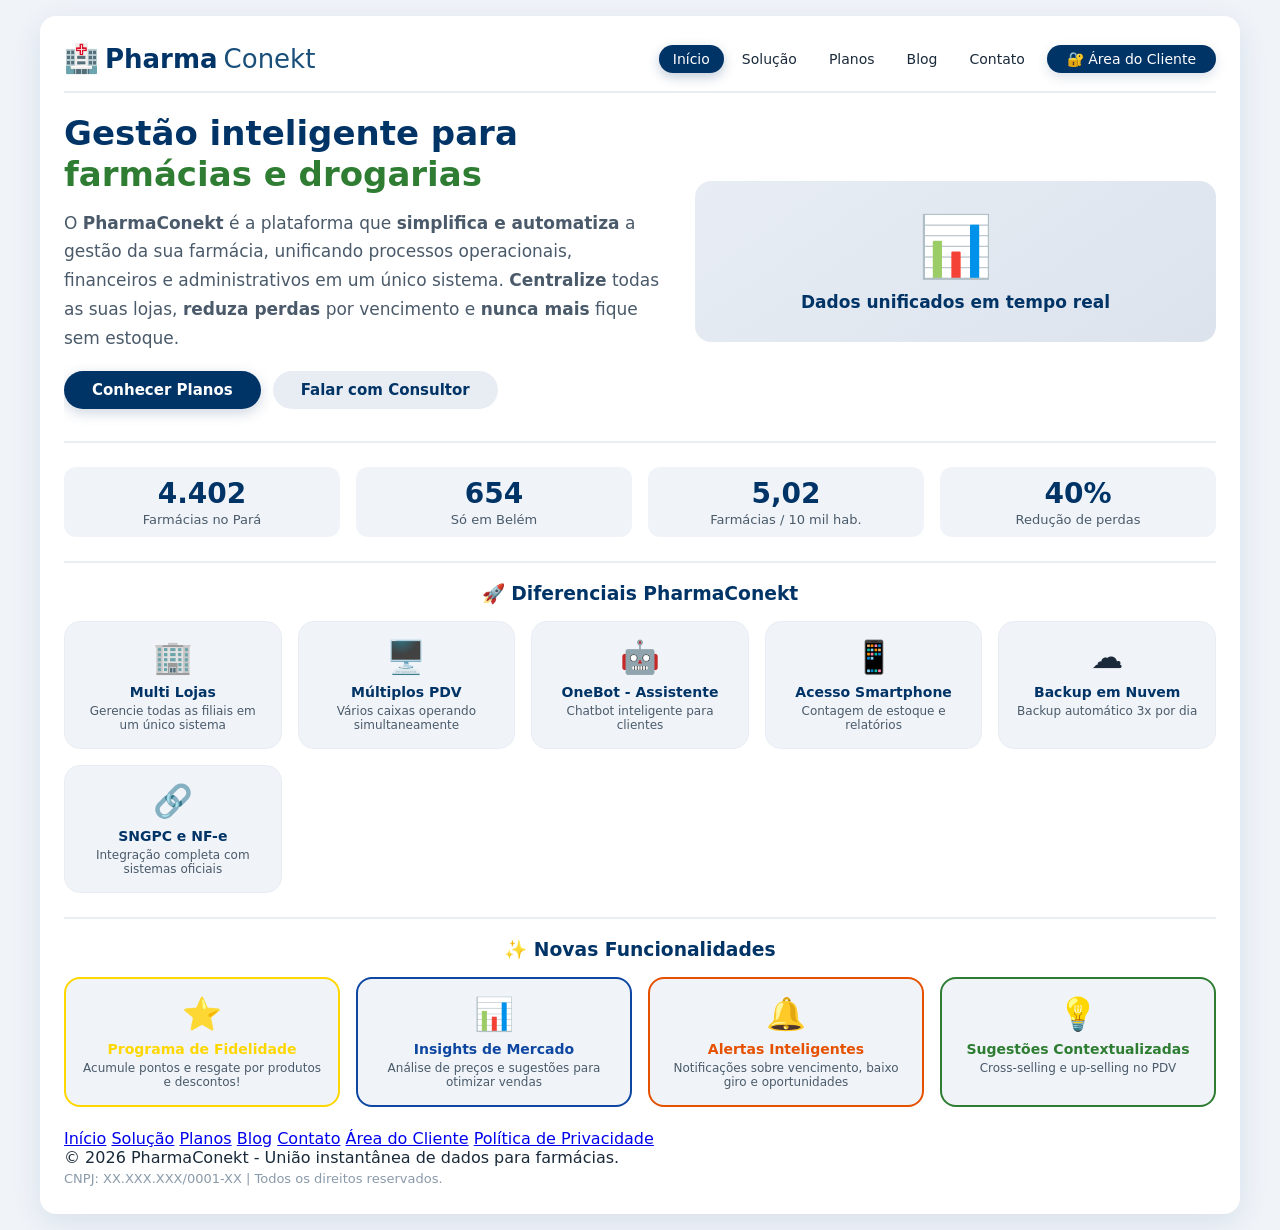
==== commit bccd0d26: "Novas Funcionalidades ⭐ Programa de Fidelidade  📊 Insights de Mercado  🔔 Alertas Inteligentes" ====
--- a/index.html
+++ b/index.html
@@ -4,8 +4,6 @@
     <meta charset="UTF-8" />
     <meta name="viewport" content="width=device-width, initial-scale=1.0" />
     <title>PharmaConekt - Gestão Inteligente para Farmácias</title>
-    <link rel="stylesheet" href="style.css">
-    <script src="main.js" defer></script>
     <style>
         /* ===== RESET E VARIÁVEIS ===== */
         * {
@@ -31,6 +29,10 @@
             --whatsapp: #25D366;
             --anydesk: #E6232D;
             --telefone: #1a73e8;
+            --gold: #FFD700;
+            --silver: #C0C0C0;
+            --bronze: #CD7F32;
+            --diamond: #B9F2FF;
         }
 
         body {
@@ -130,7 +132,7 @@
             transform: translateY(-2px);
         }
 
-        /* ===== CONTEÚDO DAS ABAS ===== */
+        /* ===== TAB-CONTENT ===== */
         .tab-content {
             display: none;
             padding: 20px 0 6px 0;
@@ -169,14 +171,8 @@
         }
 
         /* ===== BOTÕES ===== */
-        .btn-primary,
-        .btn-secondary,
-        .btn-success,
-        .btn-danger,
-        .btn-outline,
-        .btn-whatsapp,
-        .btn-anydesk,
-        .btn-telefone {
+        .btn-primary, .btn-secondary, .btn-success, .btn-danger, .btn-outline,
+        .btn-whatsapp, .btn-anydesk, .btn-telefone, .btn-gold, .btn-diamond {
             display: inline-block;
             padding: 10px 28px;
             border-radius: 40px;
@@ -231,6 +227,28 @@
             transform: translateY(-2px);
         }
 
+        .btn-gold {
+            background: var(--gold);
+            color: #333;
+            box-shadow: 0 4px 14px rgba(255, 215, 0, 0.3);
+        }
+
+        .btn-gold:hover {
+            background: #e6c200;
+            transform: translateY(-2px);
+        }
+
+        .btn-diamond {
+            background: var(--diamond);
+            color: #003366;
+            box-shadow: 0 4px 14px rgba(185, 242, 255, 0.3);
+        }
+
+        .btn-diamond:hover {
+            background: #9ee8ff;
+            transform: translateY(-2px);
+        }
+
         .btn-outline {
             background: transparent;
             border: 2px solid var(--primary);
@@ -308,7 +326,7 @@
             width: 100%;
         }
 
-        /* ===== CARDS E GRIDS ===== */
+        /* ===== CARDS ===== */
         .card-grid {
             display: grid;
             grid-template-columns: repeat(auto-fit, minmax(200px, 1fr));
@@ -348,12 +366,8 @@
             margin-top: 4px;
         }
 
-        .card-stat .trend-up {
-            color: var(--secondary);
-        }
-        .card-stat .trend-down {
-            color: #c62828;
-        }
+        .card-stat .trend-up { color: var(--secondary); }
+        .card-stat .trend-down { color: #c62828; }
 
         /* ===== TABELAS ===== */
         .table-wrapper {
@@ -396,25 +410,23 @@
             font-weight: 600;
         }
 
-        .status-badge.success {
-            background: #e8f5e9;
-            color: #2e7d32;
-        }
-
-        .status-badge.warning {
-            background: #fff3e0;
-            color: #e65100;
-        }
-
-        .status-badge.danger {
-            background: #ffebee;
-            color: #c62828;
-        }
-
-        .status-badge.info {
-            background: #e3f2fd;
-            color: #0d47a1;
-        }
+        .status-badge.success { background: #e8f5e9; color: #2e7d32; }
+        .status-badge.warning { background: #fff3e0; color: #e65100; }
+        .status-badge.danger { background: #ffebee; color: #c62828; }
+        .status-badge.info { background: #e3f2fd; color: #0d47a1; }
+
+        .loyalty-badge {
+            display: inline-block;
+            padding: 2px 10px;
+            border-radius: 20px;
+            font-size: 11px;
+            font-weight: 700;
+        }
+
+        .loyalty-badge.bronze { background: #CD7F32; color: #fff; }
+        .loyalty-badge.silver { background: #C0C0C0; color: #333; }
+        .loyalty-badge.gold { background: #FFD700; color: #333; }
+        .loyalty-badge.diamond { background: #B9F2FF; color: #003366; }
 
         /* ===== CATEGORY BADGE ===== */
         .cat-badge {
@@ -434,6 +446,42 @@
         .cat-baby { background: #e0f7fa; color: #00695c; }
         .cat-firstaid { background: #f3e5f5; color: #4a148c; }
         .cat-convenience { background: #f5f5f5; color: #424242; }
+
+        /* ===== ALERT BANNER ===== */
+        .alert-banner {
+            background: #fff3e0;
+            border-left: 4px solid #e65100;
+            padding: 12px 16px;
+            border-radius: 8px;
+            margin: 8px 0;
+            display: flex;
+            align-items: center;
+            gap: 12px;
+            flex-wrap: wrap;
+        }
+
+        .alert-banner.warning {
+            background: #ffebee;
+            border-left-color: #c62828;
+        }
+
+        .alert-banner.success {
+            background: #e8f5e9;
+            border-left-color: #2e7d32;
+        }
+
+        .alert-banner .alert-icon {
+            font-size: 24px;
+        }
+
+        .alert-banner .alert-text {
+            flex: 1;
+            font-size: 14px;
+        }
+
+        .alert-banner .alert-text strong {
+            color: var(--text-dark);
+        }
 
         /* ===== PÁGINA INÍCIO (SITE INSTITUCIONAL) ===== */
         .hero {
@@ -1057,33 +1105,21 @@
             vertical-align: super;
         }
 
-        /* ===== RODAPÉ ===== */
-        footer {
-            margin-top: 32px;
-            padding-top: 20px;
-            border-top: 2px solid #e8edf4;
-            text-align: center;
-            color: var(--text-muted);
-            font-size: 13px;
-        }
-
-        footer .footer-links {
-            display: flex;
-            justify-content: center;
-            flex-wrap: wrap;
-            gap: 14px;
-            margin-bottom: 6px;
-        }
-
-        footer .footer-links a {
-            color: var(--text-muted);
-            text-decoration: none;
-            font-size: 13px;
-            transition: var(--transition);
-        }
-
-        footer .footer-links a:hover {
-            color: var(--primary);
+        .client-nav a .hot-badge {
+            background: #e65100;
+            color: #fff;
+            font-size: 9px;
+            padding: 1px 6px;
+            border-radius: 10px;
+            margin-left: 4px;
+            vertical-align: super;
+            animation: pulse 1s infinite;
+        }
+
+        @keyframes pulse {
+            0% { opacity: 1; }
+            50% { opacity: 0.5; }
+            100% { opacity: 1; }
         }
 
         /* ===== MODAIS ===== */
@@ -1106,13 +1142,9 @@
             display: flex;
         }
 
-        .modal-login,
-        .modal-pdv,
-        .modal-receita,
-        .modal-pagamento,
-        .modal-comprovante,
-        .modal-cadastro,
-        .modal-transferencia {
+        .modal-login, .modal-pdv, .modal-receita, .modal-pagamento,
+        .modal-comprovante, .modal-cadastro, .modal-transferencia,
+        .modal-fidelidade, .modal-insights {
             background: var(--bg-white);
             border-radius: var(--radius);
             max-width: 480px;
@@ -1125,22 +1157,16 @@
             position: relative;
         }
 
-        .modal-pdv {
-            max-width: 900px;
-        }
+        .modal-pdv { max-width: 900px; }
+        .modal-fidelidade { max-width: 700px; }
+        .modal-insights { max-width: 700px; }
 
         @keyframes modalIn {
             0% { opacity: 0; transform: scale(0.95) translateY(20px); }
             100% { opacity: 1; transform: scale(1) translateY(0); }
         }
 
-        .modal-login .close-modal,
-        .modal-pdv .close-pdv,
-        .modal-receita .close-modal,
-        .modal-pagamento .close-modal,
-        .modal-comprovante .close-modal,
-        .modal-cadastro .close-modal,
-        .modal-transferencia .close-modal {
+        .close-modal {
             position: sticky;
             top: 0;
             float: right;
@@ -1153,133 +1179,8 @@
             z-index: 10;
         }
 
-        .modal-login .close-modal:hover,
-        .modal-pdv .close-pdv:hover,
-        .modal-receita .close-modal:hover,
-        .modal-pagamento .close-modal:hover,
-        .modal-comprovante .close-modal:hover,
-        .modal-cadastro .close-modal:hover,
-        .modal-transferencia .close-modal:hover {
+        .close-modal:hover {
             color: var(--text-dark);
-        }
-
-        .modal-login .logo-modal {
-            text-align: center;
-            font-size: 28px;
-            font-weight: 700;
-            color: var(--primary);
-            margin-bottom: 4px;
-        }
-
-        .modal-login .logo-modal span {
-            font-weight: 300;
-            color: var(--primary-light);
-        }
-
-        .modal-login .subtitle-modal {
-            text-align: center;
-            color: var(--text-muted);
-            font-size: 14px;
-            margin-bottom: 24px;
-        }
-
-        .modal-login .form-group-modal {
-            margin-bottom: 16px;
-        }
-
-        .modal-login .form-group-modal label {
-            display: block;
-            font-weight: 600;
-            font-size: 13px;
-            color: var(--text-dark);
-            margin-bottom: 4px;
-        }
-
-        .modal-login .form-group-modal input,
-        .modal-login .form-group-modal select {
-            width: 100%;
-            padding: 10px 14px;
-            border: 2px solid #d5dde8;
-            border-radius: 10px;
-            font-size: 14px;
-            transition: var(--transition);
-            background: #fff;
-        }
-
-        .modal-login .form-group-modal input:focus,
-        .modal-login .form-group-modal select:focus {
-            border-color: var(--primary);
-            outline: none;
-            box-shadow: 0 0 0 4px rgba(0, 51, 102, 0.10);
-        }
-
-        .modal-login .btn-login-modal {
-            width: 100%;
-            padding: 12px;
-            border: none;
-            border-radius: 40px;
-            background: var(--primary);
-            color: #fff;
-            font-weight: 700;
-            font-size: 16px;
-            cursor: pointer;
-            transition: var(--transition);
-            margin-top: 8px;
-        }
-
-        .modal-login .btn-login-modal:hover {
-            background: var(--primary-dark);
-            transform: translateY(-2px);
-        }
-
-        .modal-login .login-help {
-            text-align: center;
-            margin-top: 16px;
-            font-size: 13px;
-            color: var(--text-muted);
-        }
-
-        .modal-login .login-help strong {
-            color: var(--primary);
-            cursor: pointer;
-        }
-
-        .modal-login .login-help strong:hover {
-            text-decoration: underline;
-        }
-
-        .modal-login .profile-selector {
-            display: grid;
-            grid-template-columns: 1fr 1fr 1fr;
-            gap: 8px;
-            margin: 12px 0 16px;
-        }
-
-        .modal-login .profile-option {
-            padding: 10px 6px;
-            border: 2px solid #d5dde8;
-            border-radius: 10px;
-            text-align: center;
-            cursor: pointer;
-            transition: var(--transition);
-            font-size: 12px;
-            font-weight: 600;
-            background: #fff;
-        }
-
-        .modal-login .profile-option:hover {
-            border-color: var(--primary);
-            background: #f0f4f9;
-        }
-
-        .modal-login .profile-option.selected {
-            border-color: var(--primary);
-            background: #e8edf4;
-        }
-
-        .modal-login .profile-option .emoji {
-            font-size: 22px;
-            display: block;
         }
 
         /* ===== PDV ===== */
@@ -1371,6 +1272,39 @@
 
         .pdv-product-info .product-details strong {
             color: var(--text-dark);
+        }
+
+        /* SUGESTÕES CONTEXTUALIZADAS - NOVA */
+        .pdv-suggestions {
+            background: #e3f2fd;
+            border-radius: 8px;
+            padding: 12px;
+            margin-top: 8px;
+            border-left: 4px solid var(--primary);
+        }
+
+        .pdv-suggestions h5 {
+            color: var(--primary);
+            font-size: 13px;
+            margin-bottom: 4px;
+        }
+
+        .pdv-suggestions .suggestion-item {
+            display: inline-block;
+            background: #fff;
+            padding: 2px 12px;
+            border-radius: 12px;
+            margin: 2px 4px 2px 0;
+            font-size: 12px;
+            cursor: pointer;
+            border: 1px solid #d5dde8;
+            transition: var(--transition);
+        }
+
+        .pdv-suggestions .suggestion-item:hover {
+            background: var(--primary);
+            color: #fff;
+            border-color: var(--primary);
         }
 
         .pdv-product-info .btn-add-cart {
@@ -1502,159 +1436,6 @@
             background: var(--primary-dark);
         }
 
-        /* ===== MODAIS COMUNS ===== */
-        .modal-receita .form-group,
-        .modal-pagamento .form-group,
-        .modal-cadastro .form-group,
-        .modal-transferencia .form-group {
-            margin-bottom: 12px;
-        }
-
-        .modal-receita .form-group label,
-        .modal-pagamento .form-group label,
-        .modal-cadastro .form-group label,
-        .modal-transferencia .form-group label {
-            font-weight: 600;
-            font-size: 13px;
-            display: block;
-            margin-bottom: 4px;
-        }
-
-        .modal-receita .form-group input,
-        .modal-pagamento .form-group input,
-        .modal-pagamento .form-group select,
-        .modal-cadastro .form-group input,
-        .modal-cadastro .form-group select,
-        .modal-cadastro .form-group textarea,
-        .modal-transferencia .form-group input,
-        .modal-transferencia .form-group select {
-            width: 100%;
-            padding: 8px 12px;
-            border: 2px solid #d5dde8;
-            border-radius: 8px;
-            font-size: 14px;
-        }
-
-        .modal-receita .form-group input:focus,
-        .modal-pagamento .form-group input:focus,
-        .modal-pagamento .form-group select:focus,
-        .modal-cadastro .form-group input:focus,
-        .modal-cadastro .form-group select:focus,
-        .modal-cadastro .form-group textarea:focus,
-        .modal-transferencia .form-group input:focus,
-        .modal-transferencia .form-group select:focus {
-            border-color: var(--primary);
-            outline: none;
-        }
-
-        .modal-receita .btn-receita-confirm,
-        .modal-pagamento .btn-pagamento-confirm,
-        .modal-cadastro .btn-cadastro-confirm,
-        .modal-transferencia .btn-transferencia-confirm {
-            width: 100%;
-            padding: 12px;
-            border: none;
-            border-radius: 30px;
-            background: var(--secondary);
-            color: #fff;
-            font-weight: 700;
-            font-size: 16px;
-            cursor: pointer;
-            transition: var(--transition);
-            margin-top: 8px;
-        }
-
-        .modal-receita .btn-receita-confirm:hover,
-        .modal-pagamento .btn-pagamento-confirm:hover,
-        .modal-cadastro .btn-cadastro-confirm:hover,
-        .modal-transferencia .btn-transferencia-confirm:hover {
-            background: #1b5e20;
-        }
-
-        .modal-receita .btn-receita-cancel,
-        .modal-pagamento .btn-pagamento-cancel,
-        .modal-cadastro .btn-cadastro-cancel,
-        .modal-transferencia .btn-transferencia-cancel {
-            width: 100%;
-            padding: 10px;
-            border: 2px solid #d5dde8;
-            border-radius: 30px;
-            background: transparent;
-            color: var(--text-dark);
-            font-weight: 600;
-            cursor: pointer;
-            transition: var(--transition);
-            margin-top: 8px;
-        }
-
-        .modal-receita .btn-receita-cancel:hover,
-        .modal-pagamento .btn-pagamento-cancel:hover,
-        .modal-cadastro .btn-cadastro-cancel:hover,
-        .modal-transferencia .btn-transferencia-cancel:hover {
-            background: #e8edf4;
-        }
-
-        .modal-pagamento .total-pagar {
-            font-size: 28px;
-            font-weight: 700;
-            color: var(--primary);
-            text-align: center;
-            margin: 12px 0;
-        }
-
-        .modal-comprovante .success-icon {
-            font-size: 60px;
-            color: var(--secondary);
-            margin-bottom: 8px;
-        }
-
-        .modal-comprovante .comprovante-info {
-            text-align: left;
-            background: var(--bg-light);
-            padding: 12px 16px;
-            border-radius: 8px;
-            margin: 12px 0;
-            font-size: 13px;
-            line-height: 1.8;
-        }
-
-        .modal-comprovante .comprovante-info strong {
-            color: var(--text-dark);
-        }
-
-        .modal-comprovante .btn-comprovante-close {
-            padding: 10px 30px;
-            border: none;
-            border-radius: 30px;
-            background: var(--primary);
-            color: #fff;
-            font-weight: 600;
-            cursor: pointer;
-            transition: var(--transition);
-        }
-
-        .modal-comprovante .btn-comprovante-close:hover {
-            background: var(--primary-dark);
-        }
-
-        .modal-comprovante .btn-comprovante-print {
-            padding: 10px 30px;
-            border: 2px solid var(--primary);
-            border-radius: 30px;
-            background: transparent;
-            color: var(--primary);
-            font-weight: 600;
-            cursor: pointer;
-            transition: var(--transition);
-            margin-right: 8px;
-        }
-
-        .modal-comprovante .btn-comprovante-print:hover {
-            background: var(--primary);
-            color: #fff;
-        }
-
-        /* ===== PDV BUTTON DESTAQUE ===== */
         .pdv-highlight {
             background: var(--accent) !important;
             color: var(--text-dark) !important;
@@ -1725,7 +1506,7 @@
             font-size: 12px;
         }
 
-        /* ===== FEATURES CARDS ===== */
+        /* ===== FEATURES ===== */
         .feature-grid {
             display: grid;
             grid-template-columns: repeat(auto-fit, minmax(200px, 1fr));
@@ -1967,6 +1748,10 @@
             .feature-grid {
                 grid-template-columns: 1fr 1fr;
             }
+            .modal-fidelidade,
+            .modal-insights {
+                padding: 20px 16px;
+            }
         }
 
         @media (max-width: 480px) {
@@ -2040,6 +1825,10 @@
             }
             .feature-grid {
                 grid-template-columns: 1fr;
+            }
+            .modal-fidelidade,
+            .modal-insights {
+                padding: 16px 12px;
             }
         }
     </style>
@@ -2052,45 +1841,35 @@
         <button class="close-modal" id="closeLoginModal">&times;</button>
         <div class="logo-modal">🏥 Pharma<span>Conekt</span></div>
         <div class="subtitle-modal">Acesse sua conta para gerenciar sua farmácia</div>
-
         <form id="loginForm">
             <div class="form-group-modal">
-                <label for="loginEmail">E-mail</label>
+                <label>E-mail</label>
                 <input type="email" id="loginEmail" placeholder="seu@email.com" required>
             </div>
             <div class="form-group-modal">
-                <label for="loginPassword">Senha</label>
+                <label>Senha</label>
                 <input type="password" id="loginPassword" placeholder="••••••••" required>
             </div>
-
             <div style="font-size:13px; color:var(--text-muted); margin-bottom:8px; text-align:center;">
                 <strong>Selecione seu perfil:</strong>
             </div>
             <div class="profile-selector">
                 <div class="profile-option" data-profile="owner">
-                    <span class="emoji">👑</span>
-                    Dono
+                    <span class="emoji">👑</span> Dono
                 </div>
                 <div class="profile-option" data-profile="pharmacist">
-                    <span class="emoji">💊</span>
-                    Farmacêutico
+                    <span class="emoji">💊</span> Farmacêutico
                 </div>
                 <div class="profile-option" data-profile="seller">
-                    <span class="emoji">🛒</span>
-                    Vendedor
-                </div>
-            </div>
-
+                    <span class="emoji">🛒</span> Vendedor
+                </div>
+            </div>
             <button type="submit" class="btn-login-modal">Entrar</button>
         </form>
-
-        <div class="login-help">
+        <div class="login-help" style="text-align:center; margin-top:16px; font-size:13px; color:var(--text-muted);">
             <p style="font-size:12px; color:#8a9aaa; margin-top:8px;">
                 🔑 <strong>Dica:</strong> Para testar, use qualquer e-mail e senha "123456"
             </p>
-            <p style="font-size:12px; color:#8a9aaa; margin-top:4px;">
-                Cada perfil tem permissões diferentes dentro do sistema.
-            </p>
         </div>
     </div>
 </div>
@@ -2098,9 +1877,11 @@
 <!-- ===== MODAL PDV ===== -->
 <div class="modal-overlay" id="pdvModal">
     <div class="modal-pdv">
-        <button class="close-pdv" id="closePdvModal">&times;</button>
-        <div class="pdv-title">🛒 Ponto de Venda (PDV)</div>
-        <div class="pdv-subtitle" id="pdvCaixaInfo">Caixa: <span id="pdvCaixaNome">CAIXA-01</span> | Operador: <span id="pdvOperador">João Silva</span></div>
+        <button class="close-modal" id="closePdvModal">&times;</button>
+        <div class="pdv-title" style="font-size:20px; font-weight:700; color:var(--primary);">🛒 Ponto de Venda (PDV)</div>
+        <div class="pdv-subtitle" id="pdvCaixaInfo" style="font-size:13px; color:var(--text-muted); margin-bottom:12px;">
+            Caixa: <span id="pdvCaixaNome">CAIXA-01</span> | Operador: <span id="pdvOperador">João Silva</span>
+        </div>
 
         <div class="pdv-layout">
             <div class="pdv-left">
@@ -2119,6 +1900,17 @@
                         <span style="grid-column: span 2;"><strong>Categoria:</strong> <span id="pdvProductCategory">MIPs</span></span>
                         <span style="grid-column: span 2;"><strong>Similar:</strong> <span id="pdvProductSimilar">Paracetamol Genérico - R$ 5,90</span></span>
                     </div>
+
+                    <!-- SUGESTÕES CONTEXTUALIZADAS - NOVA FUNCIONALIDADE -->
+                    <div class="pdv-suggestions" id="pdvSuggestions">
+                        <h5>💡 Sugestões para aumentar suas vendas:</h5>
+                        <div id="pdvSuggestionItems">
+                            <span class="suggestion-item" onclick="addSuggestionToCart('Dipirona 1g', 12.90)">➕ Dipirona 1g - R$ 12,90</span>
+                            <span class="suggestion-item" onclick="addSuggestionToCart('Ibuprofeno 600mg', 15.50)">➕ Ibuprofeno 600mg - R$ 15,50</span>
+                            <span class="suggestion-item" onclick="addSuggestionToCart('Vitamina C 1g', 8.90)">➕ Vitamina C 1g - R$ 8,90</span>
+                        </div>
+                    </div>
+
                     <button class="btn-add-cart" id="pdvAddToCart">➕ Adicionar ao Carrinho</button>
                     <button class="btn-secondary btn-sm" id="pdvShowBula" style="margin-left:8px;">📄 Ver Bula</button>
                 </div>
@@ -2160,6 +1952,12 @@
                     </div>
                 </div>
 
+                <!-- NOVO: Exibição de pontos e desconto -->
+                <div style="display:flex; gap:4px; flex-wrap:wrap; font-size:12px; color:var(--text-muted); padding:4px 0;">
+                    <span>⭐ Pontos: <strong id="pdvPointsEarned">0</strong></span>
+                    <span style="margin-left:auto;">🏷️ Desconto: <span id="pdvDiscountDisplay">0%</span></span>
+                </div>
+
                 <div class="pdv-cart-total">
                     <span>Total:</span>
                     <span id="pdvCartTotal">R$ 0,00</span>
@@ -2195,8 +1993,8 @@
             <label>Assinatura do Médico <span style="color:#c62828;">*</span></label>
             <input type="text" id="receitaAssinatura" placeholder="Nome completo do médico">
         </div>
-        <button class="btn-receita-confirm" id="receitaConfirm">✅ Validar e Continuar</button>
-        <button class="btn-receita-cancel" id="receitaCancel">✖️ Cancelar</button>
+        <button class="btn-receita-confirm" id="receitaConfirm" style="width:100%; padding:12px; border:none; border-radius:30px; background:var(--secondary); color:#fff; font-weight:700; font-size:16px; cursor:pointer; transition:var(--transition);">✅ Validar e Continuar</button>
+        <button class="btn-receita-cancel" id="receitaCancel" style="width:100%; padding:10px; border:2px solid #d5dde8; border-radius:30px; background:transparent; color:var(--text-dark); font-weight:600; cursor:pointer; transition:var(--transition); margin-top:8px;">✖️ Cancelar</button>
     </div>
 </div>
 
@@ -2205,7 +2003,7 @@
     <div class="modal-pagamento">
         <button class="close-modal" id="closePagamentoModal">&times;</button>
         <h3>💳 Finalizar Pagamento</h3>
-        <div class="total-pagar" id="pagamentoTotal">R$ 0,00</div>
+        <div class="total-pagar" id="pagamentoTotal" style="font-size:28px; font-weight:700; color:var(--primary); text-align:center; margin:12px 0;">R$ 0,00</div>
         <div class="form-group">
             <label>Forma de Pagamento <span style="color:#c62828;">*</span></label>
             <select id="pagamentoForma">
@@ -2226,8 +2024,8 @@
             <label>Troco</label>
             <input type="text" id="pagamentoTroco" readonly style="background:#f0f4f9;">
         </div>
-        <button class="btn-pagamento-confirm" id="pagamentoConfirm">✅ Confirmar Pagamento</button>
-        <button class="btn-pagamento-cancel" id="pagamentoCancel">✖️ Cancelar</button>
+        <button class="btn-pagamento-confirm" id="pagamentoConfirm" style="width:100%; padding:12px; border:none; border-radius:30px; background:var(--secondary); color:#fff; font-weight:700; font-size:16px; cursor:pointer; transition:var(--transition);">✅ Confirmar Pagamento</button>
+        <button class="btn-pagamento-cancel" id="pagamentoCancel" style="width:100%; padding:10px; border:2px solid #d5dde8; border-radius:30px; background:transparent; color:var(--text-dark); font-weight:600; cursor:pointer; transition:var(--transition); margin-top:8px;">✖️ Cancelar</button>
     </div>
 </div>
 
@@ -2235,23 +2033,25 @@
 <div class="modal-overlay" id="comprovanteModal">
     <div class="modal-comprovante">
         <button class="close-modal" id="closeComprovanteModal">&times;</button>
-        <div class="success-icon">✅</div>
-        <h3>Venda Finalizada com Sucesso!</h3>
-        <p style="color:var(--text-muted); font-size:14px;">O comprovante foi gerado e o estoque foi atualizado.</p>
-        <div class="comprovante-info" id="comprovanteInfo">
+        <div style="font-size:60px; color:var(--secondary); text-align:center; margin-bottom:8px;">✅</div>
+        <h3 style="text-align:center;">Venda Finalizada com Sucesso!</h3>
+        <p style="color:var(--text-muted); text-align:center; font-size:14px;">O comprovante foi gerado e o estoque foi atualizado.</p>
+        <div class="comprovante-info" id="comprovanteInfo" style="background:var(--bg-light); padding:12px 16px; border-radius:8px; margin:12px 0; font-size:13px; line-height:1.8;">
             <div><strong>Nº do Pedido:</strong> <span id="compPedido">#PDV-2026-001</span></div>
             <div><strong>Data/Hora:</strong> <span id="compData">10/06/2026 14:35</span></div>
             <div><strong>Cliente:</strong> <span id="compCliente">Não informado</span></div>
             <div><strong>Itens:</strong> <span id="compItens">2 produtos</span></div>
             <div><strong>Total:</strong> <span id="compTotal">R$ 17,00</span></div>
             <div><strong>Pagamento:</strong> <span id="compPagamento">Dinheiro</span></div>
+            <!-- NOVO: Pontos ganhos no comprovante -->
+            <div><strong>⭐ Pontos Ganhos:</strong> <span id="compPoints">0</span></div>
             <div><strong>Farmacêutico:</strong> <span id="compFarmaceutico">Dra. Maria Oliveira</span></div>
             <div><strong>Caixa:</strong> <span id="compCaixa">CAIXA-01</span></div>
             <div><strong>Loja:</strong> <span id="compLoja">Farmácia ABC - Matriz</span></div>
         </div>
         <div style="display:flex; gap:8px; justify-content:center; flex-wrap:wrap;">
-            <button class="btn-comprovante-print" id="compPrint">🖨️ Imprimir</button>
-            <button class="btn-comprovante-close" id="compClose">✅ Concluir</button>
+            <button class="btn-comprovante-print" id="compPrint" style="padding:10px 30px; border:2px solid var(--primary); border-radius:30px; background:transparent; color:var(--primary); font-weight:600; cursor:pointer; transition:var(--transition);">🖨️ Imprimir</button>
+            <button class="btn-comprovante-close" id="compClose" style="padding:10px 30px; border:none; border-radius:30px; background:var(--primary); color:#fff; font-weight:600; cursor:pointer; transition:var(--transition);">✅ Concluir</button>
         </div>
     </div>
 </div>
@@ -2261,8 +2061,7 @@
     <div class="modal-transferencia">
         <button class="close-modal" id="closeTransferenciaModal">&times;</button>
         <h3>🔄 Transferência entre Lojas</h3>
-        <div class="subtitle">Transfira produtos entre filiais da rede</div>
-
+        <div class="subtitle" style="color:var(--text-muted); font-size:14px; margin-bottom:12px;">Transfira produtos entre filiais da rede</div>
         <div class="form-group">
             <label>Produto <span style="color:#c62828;">*</span></label>
             <select id="transfProduto">
@@ -2289,9 +2088,114 @@
             <label>Motivo</label>
             <input type="text" id="transfMotivo" placeholder="Ex: Reposição de estoque">
         </div>
-
-        <button class="btn-transferencia-confirm" id="transfConfirm">✅ Confirmar Transferência</button>
-        <button class="btn-transferencia-cancel" id="transfCancel">✖️ Cancelar</button>
+        <button class="btn-transferencia-confirm" id="transfConfirm" style="width:100%; padding:12px; border:none; border-radius:30px; background:var(--secondary); color:#fff; font-weight:700; font-size:16px; cursor:pointer; transition:var(--transition);">✅ Confirmar Transferência</button>
+        <button class="btn-transferencia-cancel" id="transfCancel" style="width:100%; padding:10px; border:2px solid #d5dde8; border-radius:30px; background:transparent; color:var(--text-dark); font-weight:600; cursor:pointer; transition:var(--transition); margin-top:8px;">✖️ Cancelar</button>
+    </div>
+</div>
+
+<!-- ===== MODAL FIDELIDADE (NOVA) ===== -->
+<div class="modal-overlay" id="fidelidadeModal">
+    <div class="modal-fidelidade">
+        <button class="close-modal" id="closeFidelidadeModal">&times;</button>
+        <h3>⭐ Programa de Fidelidade</h3>
+        <p style="color:var(--text-muted); font-size:14px; margin-bottom:16px;">
+            Acumule pontos a cada compra e troque por produtos ou descontos!
+        </p>
+        <div style="display:grid; grid-template-columns:1fr 1fr; gap:12px; margin-bottom:16px;">
+            <div style="background:var(--bg-light); border-radius:12px; padding:16px; text-align:center;">
+                <div style="font-size:24px;">⭐</div>
+                <div style="font-size:24px; font-weight:700; color:var(--primary);" id="fidelidadePontos">0</div>
+                <div style="font-size:12px; color:var(--text-muted);">Pontos Acumulados</div>
+            </div>
+            <div style="background:var(--bg-light); border-radius:12px; padding:16px; text-align:center;">
+                <div style="font-size:24px;">👑</div>
+                <div style="font-size:24px; font-weight:700; color:var(--primary);" id="fidelidadeNivel">Bronze</div>
+                <div style="font-size:12px; color:var(--text-muted);">Nível Atual</div>
+            </div>
+        </div>
+        <h4 style="color:var(--primary); margin-bottom:8px;">🎁 Resgatar Pontos</h4>
+        <div class="table-wrapper">
+            <table>
+                <thead><tr><th>Produto</th><th>Pontos</th><th>Ação</th></tr></thead>
+                <tbody>
+                    <tr><td>🎁 Desconto de R$ 10</td><td>100 pts</td><td><button class="btn-gold btn-sm" onclick="resgatarPontos('Desconto R$ 10', 100)">Resgatar</button></td></tr>
+                    <tr><td>🎁 Desconto de R$ 25</td><td>250 pts</td><td><button class="btn-gold btn-sm" onclick="resgatarPontos('Desconto R$ 25', 250)">Resgatar</button></td></tr>
+                    <tr><td>🎁 Produto Grátis (até R$ 30)</td><td>300 pts</td><td><button class="btn-diamond btn-sm" onclick="resgatarPontos('Produto Grátis', 300)">Resgatar</button></td></tr>
+                </tbody>
+            </table>
+        </div>
+        <h4 style="color:var(--primary); margin:16px 0 8px;">📊 Histórico de Pontos</h4>
+        <div class="table-wrapper">
+            <table>
+                <thead><tr><th>Data</th><th>Descrição</th><th>Pontos</th></tr></thead>
+                <tbody id="fidelidadeHistorico">
+                    <tr><td>10/06/2026</td><td>Compra #PDV-001</td><td>+25</td></tr>
+                    <tr><td>08/06/2026</td><td>Compra #PDV-002</td><td>+15</td></tr>
+                </tbody>
+            </table>
+        </div>
+    </div>
+</div>
+
+<!-- ===== MODAL INSIGHTS (NOVA) ===== -->
+<div class="modal-overlay" id="insightsModal">
+    <div class="modal-insights">
+        <button class="close-modal" id="closeInsightsModal">&times;</button>
+        <h3>📊 Insights e Métricas</h3>
+        <p style="color:var(--text-muted); font-size:14px; margin-bottom:16px;">
+            Análise de mercado e recomendações para otimizar sua farmácia.
+        </p>
+        <div style="display:grid; grid-template-columns:1fr 1fr; gap:12px; margin-bottom:16px;">
+            <div style="background:#e3f2fd; border-radius:12px; padding:16px;">
+                <div style="font-size:12px; color:var(--text-muted);">Preço Médio do Mercado</div>
+                <div style="font-size:20px; font-weight:700; color:var(--primary);" id="insightPrecoMercado">R$ 9,50</div>
+                <div style="font-size:11px; color:var(--text-muted);">⬆️ +2% vs mês anterior</div>
+            </div>
+            <div style="background:#e8f5e9; border-radius:12px; padding:16px;">
+                <div style="font-size:12px; color:var(--text-muted);">Preço Sugerido</div>
+                <div style="font-size:20px; font-weight:700; color:var(--secondary);" id="insightPrecoSugerido">R$ 8,90</div>
+                <div style="font-size:11px; color:var(--secondary);">📈 Estratégia: Competitivo</div>
+            </div>
+            <div style="background:#fff3e0; border-radius:12px; padding:16px;">
+                <div style="font-size:12px; color:var(--text-muted);">Produtos com Baixo Giro</div>
+                <div style="font-size:20px; font-weight:700; color:#e65100;" id="insightBaixoGiro">3</div>
+                <div style="font-size:11px; color:var(--text-muted);">⚠️ Recomendação: Promoção</div>
+            </div>
+            <div style="background:#f3e5f5; border-radius:12px; padding:16px;">
+                <div style="font-size:12px; color:var(--text-muted);">Previsão de Vendas</div>
+                <div style="font-size:20px; font-weight:700; color:#4a148c;" id="insightPrevisao">R$ 2.450</div>
+                <div style="font-size:11px; color:var(--text-muted);">📅 Próximos 30 dias</div>
+            </div>
+        </div>
+        <h4 style="color:var(--primary); margin-bottom:8px;">📈 Top 5 Produtos - Sugestão de Preço</h4>
+        <div class="table-wrapper">
+            <table>
+                <thead><tr><th>Produto</th><th>Seu Preço</th><th>Mercado</th><th>Sugestão</th><th>Ação</th></tr></thead>
+                <tbody>
+                    <tr>
+                        <td>Paracetamol 500mg</td>
+                        <td>R$ 8,50</td>
+                        <td>R$ 9,20</td>
+                        <td style="color:var(--secondary);">R$ 8,90</td>
+                        <td><button class="btn-success btn-sm" onclick="alert('✅ Preço atualizado para R$ 8,90')">Aplicar</button></td>
+                    </tr>
+                    <tr>
+                        <td>Dipirona 1g</td>
+                        <td>R$ 12,90</td>
+                        <td>R$ 13,50</td>
+                        <td style="color:var(--secondary);">R$ 13,20</td>
+                        <td><button class="btn-success btn-sm" onclick="alert('✅ Preço atualizado para R$ 13,20')">Aplicar</button></td>
+                    </tr>
+                    <tr>
+                        <td>Ibuprofeno 600mg</td>
+                        <td>R$ 15,50</td>
+                        <td>R$ 16,80</td>
+                        <td style="color:var(--secondary);">R$ 16,20</td>
+                        <td><button class="btn-success btn-sm" onclick="alert('✅ Preço atualizado para R$ 16,20')">Aplicar</button></td>
+                    </tr>
+                </tbody>
+            </table>
+        </div>
     </div>
 </div>
 
@@ -2300,7 +2204,7 @@
     <div class="modal-cadastro">
         <button class="close-modal" id="closeCadProdutoModal">&times;</button>
         <h3>📦 Cadastrar Produto</h3>
-        <div class="subtitle">Adicione um novo produto ao estoque</div>
+        <div class="subtitle" style="color:var(--text-muted); font-size:14px; margin-bottom:12px;">Adicione um novo produto ao estoque</div>
         <div class="form-group">
             <label>Nome do Produto <span style="color:#c62828;">*</span></label>
             <input type="text" id="cadProdNome" placeholder="Ex: Dipirona 1g">
@@ -2342,8 +2246,8 @@
                 <option value="true">✅ Sim</option>
             </select>
         </div>
-        <button class="btn-cadastro-confirm" id="cadProdConfirm">✅ Cadastrar Produto</button>
-        <button class="btn-cadastro-cancel" id="cadProdCancel">✖️ Cancelar</button>
+        <button class="btn-cadastro-confirm" id="cadProdConfirm" style="width:100%; padding:12px; border:none; border-radius:30px; background:var(--secondary); color:#fff; font-weight:700; font-size:16px; cursor:pointer; transition:var(--transition);">✅ Cadastrar Produto</button>
+        <button class="btn-cadastro-cancel" id="cadProdCancel" style="width:100%; padding:10px; border:2px solid #d5dde8; border-radius:30px; background:transparent; color:var(--text-dark); font-weight:600; cursor:pointer; transition:var(--transition); margin-top:8px;">✖️ Cancelar</button>
     </div>
 </div>
 
@@ -2351,7 +2255,7 @@
     <div class="modal-cadastro">
         <button class="close-modal" id="closeCadClienteModal">&times;</button>
         <h3>👤 Cadastrar Cliente</h3>
-        <div class="subtitle">Adicione um novo cliente ao sistema</div>
+        <div class="subtitle" style="color:var(--text-muted); font-size:14px; margin-bottom:12px;">Adicione um novo cliente ao sistema</div>
         <div class="form-group">
             <label>Nome Completo <span style="color:#c62828;">*</span></label>
             <input type="text" id="cadCliNome" placeholder="Ex: Maria Santos">
@@ -2368,8 +2272,8 @@
             <label>E-mail</label>
             <input type="email" id="cadCliEmail" placeholder="Ex: cliente@email.com">
         </div>
-        <button class="btn-cadastro-confirm" id="cadCliConfirm">✅ Cadastrar Cliente</button>
-        <button class="btn-cadastro-cancel" id="cadCliCancel">✖️ Cancelar</button>
+        <button class="btn-cadastro-confirm" id="cadCliConfirm" style="width:100%; padding:12px; border:none; border-radius:30px; background:var(--secondary); color:#fff; font-weight:700; font-size:16px; cursor:pointer; transition:var(--transition);">✅ Cadastrar Cliente</button>
+        <button class="btn-cadastro-cancel" id="cadCliCancel" style="width:100%; padding:10px; border:2px solid #d5dde8; border-radius:30px; background:transparent; color:var(--text-dark); font-weight:600; cursor:pointer; transition:var(--transition); margin-top:8px;">✖️ Cancelar</button>
     </div>
 </div>
 
@@ -2377,7 +2281,7 @@
     <div class="modal-cadastro">
         <button class="close-modal" id="closeCadFuncionarioModal">&times;</button>
         <h3>👔 Cadastrar Funcionário</h3>
-        <div class="subtitle">Adicione um novo funcionário à equipe</div>
+        <div class="subtitle" style="color:var(--text-muted); font-size:14px; margin-bottom:12px;">Adicione um novo funcionário à equipe</div>
         <div class="form-group">
             <label>Nome Completo <span style="color:#c62828;">*</span></label>
             <input type="text" id="cadFuncNome" placeholder="Ex: João Silva">
@@ -2413,8 +2317,8 @@
                 <option value="seller">🛒 Vendedor</option>
             </select>
         </div>
-        <button class="btn-cadastro-confirm" id="cadFuncConfirm">✅ Cadastrar Funcionário</button>
-        <button class="btn-cadastro-cancel" id="cadFuncCancel">✖️ Cancelar</button>
+        <button class="btn-cadastro-confirm" id="cadFuncConfirm" style="width:100%; padding:12px; border:none; border-radius:30px; background:var(--secondary); color:#fff; font-weight:700; font-size:16px; cursor:pointer; transition:var(--transition);">✅ Cadastrar Funcionário</button>
+        <button class="btn-cadastro-cancel" id="cadFuncCancel" style="width:100%; padding:10px; border:2px solid #d5dde8; border-radius:30px; background:transparent; color:var(--text-dark); font-weight:600; cursor:pointer; transition:var(--transition); margin-top:8px;">✖️ Cancelar</button>
     </div>
 </div>
 
@@ -2436,7 +2340,7 @@
     </header>
 
     <!-- ========================================================== -->
-    <!-- ===== INÍCIO (SITE INSTITUCIONAL) ===== -->
+    <!-- ===== INÍCIO (SITE INSTITUCIONAL) - MANTIDO ORIGINAL ===== -->
     <section id="inicio" class="tab-content active">
         <div class="hero">
             <div class="hero-text">
@@ -2477,7 +2381,7 @@
             </div>
         </div>
 
-        <!-- Diferenciais -->
+        <!-- Diferenciais - MANTIDO ORIGINAL -->
         <div style="margin-top:24px; padding-top:20px; border-top:2px solid #e8edf4;">
             <h3 style="color:var(--primary); text-align:center; margin-bottom:12px;">🚀 Diferenciais PharmaConekt</h3>
             <div class="feature-grid">
@@ -2513,9 +2417,36 @@
                 </div>
             </div>
         </div>
+
+        <!-- NOVO: Seção de Destaque das Novas Funcionalidades na Página Início -->
+        <div style="margin-top:24px; padding-top:20px; border-top:2px solid #e8edf4;">
+            <h3 style="color:var(--primary); text-align:center; margin-bottom:12px;">✨ Novas Funcionalidades</h3>
+            <div class="feature-grid">
+                <div class="feature-card" style="border:2px solid var(--gold);">
+                    <span class="icon">⭐</span>
+                    <h4 style="color:var(--gold);">Programa de Fidelidade</h4>
+                    <p>Acumule pontos e resgate por produtos e descontos!</p>
+                </div>
+                <div class="feature-card" style="border:2px solid #0d47a1;">
+                    <span class="icon">📊</span>
+                    <h4 style="color:#0d47a1;">Insights de Mercado</h4>
+                    <p>Análise de preços e sugestões para otimizar vendas</p>
+                </div>
+                <div class="feature-card" style="border:2px solid #e65100;">
+                    <span class="icon">🔔</span>
+                    <h4 style="color:#e65100;">Alertas Inteligentes</h4>
+                    <p>Notificações sobre vencimento, baixo giro e oportunidades</p>
+                </div>
+                <div class="feature-card" style="border:2px solid var(--secondary);">
+                    <span class="icon">💡</span>
+                    <h4 style="color:var(--secondary);">Sugestões Contextualizadas</h4>
+                    <p>Cross-selling e up-selling no PDV</p>
+                </div>
+            </div>
+        </div>
     </section>
 
-    <!-- ===== SOLUÇÃO ===== -->
+    <!-- ===== SOLUÇÃO - MANTIDA ORIGINAL ===== -->
     <section id="solucao" class="tab-content">
         <h2 class="page-title">📌 O que o PharmaConekt resolve?</h2>
         <p class="page-subtitle">
@@ -2556,6 +2487,30 @@
             </div>
         </div>
 
+        <!-- NOVO: Cards das novas funcionalidades na página Solução -->
+        <div style="display:grid; grid-template-columns:repeat(auto-fit, minmax(220px,1fr)); gap:20px; margin:16px 0;">
+            <div class="solution-card" style="border-left-color: var(--gold);">
+                <span class="icon">⭐</span>
+                <h3>Programa de Fidelidade</h3>
+                <p>Acumule pontos a cada compra, resgate por produtos ou descontos. Níveis: Bronze, Prata, Ouro, Diamante.</p>
+            </div>
+            <div class="solution-card" style="border-left-color: #0d47a1;">
+                <span class="icon">📊</span>
+                <h3>Análise de Mercado</h3>
+                <p>Otimize preços com comparação de mercado, sugestão de preço competitivo e métricas de crescimento.</p>
+            </div>
+            <div class="solution-card" style="border-left-color: #e65100;">
+                <span class="icon">🔔</span>
+                <h3>Alertas Inteligentes</h3>
+                <p>Receba notificações sobre produtos próximos ao vencimento, baixo giro e ruptura de estoque.</p>
+            </div>
+            <div class="solution-card" style="border-left-color: var(--secondary);">
+                <span class="icon">💡</span>
+                <h3>Sugestões Contextualizadas</h3>
+                <p>Cross-selling e up-selling baseado no carrinho do cliente. "Quem comprou X também comprou Y".</p>
+            </div>
+        </div>
+
         <div class="solution-features">
             <span><strong>📌 Público-alvo:</strong> Farmácias independentes e micro-redes (até 5 lojas)</span>
             <span><strong>📍 Foco:</strong> Região Metropolitana de Belém (Marco / Batista Campos)</span>
@@ -2563,7 +2518,7 @@
             <span><strong>☁️ Backup:</strong> Automático 3x ao dia</span>
         </div>
 
-        <!-- Suporte -->
+        <!-- Suporte - MANTIDO ORIGINAL -->
         <div style="background:var(--bg-light); border-radius:var(--radius); padding:16px 20px; margin-top:20px;">
             <h4 style="color:var(--primary); margin-bottom:8px;">📞 Suporte PharmaConekt</h4>
             <div style="display:flex; flex-wrap:wrap; gap:12px;">
@@ -2591,11 +2546,12 @@
                 <div class="price">R$ 199 <small>/mês</small></div>
                 <ul>
                     <li><span class="check">✅</span> 1 farmácia</li>
-                    <li><span class="check">✅</span> 1 PDV</li>
+                    <li><span class="check">✅</span> 3 PDV</li>
                     <li><span class="check">✅</span> Estoque unificado</li>
                     <li><span class="check">✅</span> PDV básico</li>
-                    <li><span class="cross">❌</span> Multi lojas</li>
-                    <li><span class="cross">❌</span> Múltiplos PDV</li>
+                    <li><span class="cross">✅</span> Multi lojas</li>
+                    <li><span class="cross">✅</span> Múltiplos PDV</li>
+                    <li><span class="cross">❌</span> Fidelidade</li>
                 </ul>
                 <button class="btn-plan primary">Assinar</button>
             </div>
@@ -2613,6 +2569,9 @@
                     <li><span class="check">✅</span> Farmácia Popular/PBMs</li>
                     <li><span class="check">✅</span> NF-e e TEF</li>
                     <li><span class="check">✅</span> Backup em nuvem</li>
+                    <li><span class="check">✅</span> Fidelidade</li>
+                    <li><span class="check">✅</span> Alertas Inteligentes</li>
+                    <li><span class="check">✅</span> Análise de Mercado</li>
                 </ul>
                 <button class="btn-plan primary">Assinar</button>
             </div>
@@ -2646,28 +2605,28 @@
 
         <div class="blog-grid">
             <div class="blog-card">
-                <span class="tag">Tecnologia</span>
-                <h3>Multi Lojas: Como gerenciar várias filiais</h3>
-                <p>Estratégias para centralizar a gestão de todas as suas farmácias em um único sistema.</p>
+                <span class="tag">⭐ Fidelidade</span>
+                <h3>Como implementar um programa de pontos</h3>
+                <p>Estratégias para fidelizar clientes e aumentar o ticket médio.</p>
                 <span class="date">📅 18 de junho de 2026</span>
             </div>
             <div class="blog-card">
-                <span class="tag">Operacional</span>
-                <h3>Múltiplos PDV: Mais eficiência no caixa</h3>
-                <p>Como operar vários caixas simultaneamente sem perder o controle do estoque.</p>
+                <span class="tag">📈 Vendas</span>
+                <h3>Sugestões contextualizadas: Como aumentar vendas</h3>
+                <p>Técnicas de cross-selling e up-selling para farmácias.</p>
                 <span class="date">📅 15 de junho de 2026</span>
             </div>
             <div class="blog-card">
-                <span class="tag">Gestão</span>
-                <h3>Como evitar a ruptura de estoque em farmácias</h3>
-                <p>Estratégias práticas para manter os medicamentos mais vendidos sempre na prateleira.</p>
+                <span class="tag">🏷️ Preço</span>
+                <h3>Como otimizar preços com análise de mercado</h3>
+                <p>Use dados para precificar seus produtos de forma inteligente.</p>
                 <span class="date">📅 10 de junho de 2026</span>
             </div>
             <div class="blog-card">
-                <span class="tag">Case</span>
-                <h3>Farmácia ABC: crescimento com PharmaConekt</h3>
-                <p>Como a rede expandiu de 1 para 3 lojas com o sistema.</p>
-                <span class="date">📅 28 de maio de 2026</span>
+                <span class="tag">🔔 Alertas</span>
+                <h3>Reduza perdas com alertas inteligentes</h3>
+                <p>Notificações sobre vencimento e baixo giro para evitar desperdícios.</p>
+                <span class="date">📅 5 de junho de 2026</span>
             </div>
         </div>
 
@@ -2820,11 +2779,16 @@
             </div>
         </div>
 
-        <!-- Navegação interna da Área do Cliente -->
+        <!-- Navegação interna da Área do Cliente - COM NOVAS ABAS -->
         <div class="client-nav" id="clientNav">
             <a class="active-client" data-client="dashboard">📊 Dashboard</a>
             <a data-client="pdv" class="pdv-highlight">🛒 PDV</a>
             <a data-client="estoque">📦 Estoque</a>
+            <!-- NOVAS ABAS -->
+            <a data-client="fidelidade" style="background:var(--gold); color:#333; font-weight:700;">⭐ Fidelidade <span class="hot-badge">🔥 NOVO</span></a>
+            <a data-client="insights" style="background:#e3f2fd; color:#0d47a1; font-weight:700;">📊 Insights <span class="hot-badge">🔥 NOVO</span></a>
+            <a data-client="alertas" style="background:#fff3e0; color:#e65100; font-weight:700;">🔔 Alertas <span class="hot-badge">🔥 NOVO</span></a>
+            <!-- ABAS EXISTENTES -->
             <a data-client="multiloja">🏢 Multi Lojas <span class="new-badge">NOVO</span></a>
             <a data-client="caixas">🖥️ Caixas <span class="new-badge">NOVO</span></a>
             <a data-client="clientes">👤 Clientes</a>
@@ -2842,7 +2806,7 @@
             <a data-client="onebot">🤖 OneBot</a>
         </div>
 
-        <!-- ===== DASHBOARD ===== -->
+        <!-- ===== DASHBOARD - COM NOVOS CARDS ===== -->
         <div id="client-dashboard" class="client-tab active-client-tab">
             <h3 style="color:var(--primary); margin-bottom:12px;">📊 Dashboard – Farmácia ABC</h3>
             <p style="color:var(--text-muted); margin-bottom:16px;">Resumo operacional em tempo real. Dados atualizados automaticamente.</p>
@@ -2870,46 +2834,55 @@
                     <div class="label">🖥️ Caixas ativos</div>
                     <span style="font-size:12px; color:var(--text-muted);">de 4 disponíveis</span>
                 </div>
-                <div class="card-stat">
-                    <div class="number" style="color:var(--accent);">3</div>
-                    <div class="label">🏢 Lojas</div>
-                    <span style="font-size:12px; color:var(--text-muted);">Rede PharmaConekt</span>
+                <!-- NOVO: Card de Fidelidade -->
+                <div class="card-stat" style="background: #FFF8E1;">
+                    <div class="number" style="color:var(--gold);">⭐ 1.247</div>
+                    <div class="label">Pontos acumulados</div>
+                    <span style="font-size:12px; color:var(--text-muted);">Nível: <strong style="color:var(--silver);">Prata</strong></span>
+                </div>
+                <!-- NOVO: Card de Insight -->
+                <div class="card-stat" style="background: #E3F2FD;">
+                    <div class="number" style="color:#0d47a1;">R$ 8,90</div>
+                    <div class="label">Preço sugerido (médio)</div>
+                    <span style="font-size:12px; color:var(--text-muted);">📈 +5% de margem</span>
+                </div>
+                <!-- NOVO: Card de Alertas -->
+                <div class="card-stat" style="background: #FFF3E0;">
+                    <div class="number" style="color:#e65100;">5</div>
+                    <div class="label">🔔 Alertas ativos</div>
+                    <span style="font-size:12px; color:var(--text-muted);">⚠️ 3 precisam de atenção</span>
+                </div>
+            </div>
+
+            <!-- Alertas no Dashboard - NOVO -->
+            <div style="margin:12px 0;">
+                <h4 style="color:var(--primary); font-size:14px;">🔔 Alertas Inteligentes</h4>
+                <div class="alert-banner warning">
+                    <span class="alert-icon">⚠️</span>
+                    <div class="alert-text"><strong>Vencimento próximo:</strong> 3 produtos vencem em 7 dias.</div>
+                </div>
+                <div class="alert-banner">
+                    <span class="alert-icon">💡</span>
+                    <div class="alert-text"><strong>Oportunidade:</strong> 2 produtos podem ter preço otimizado.</div>
+                </div>
+                <div class="alert-banner success">
+                    <span class="alert-icon">⭐</span>
+                    <div class="alert-text"><strong>Fidelidade:</strong> 5 clientes estão próximos do próximo nível.</div>
                 </div>
             </div>
 
             <div style="display:flex; flex-wrap:wrap; gap:12px; margin:16px 0 20px;">
                 <button class="btn-primary btn-sm" data-client="pdv">🛒 Nova Venda</button>
-                <button class="btn-secondary btn-sm" data-client="estoque">🔍 Consultar Estoque</button>
+                <button class="btn-gold btn-sm" data-client="fidelidade">⭐ Programa de Pontos</button>
+                <button class="btn-secondary btn-sm" data-client="insights">📊 Insights de Mercado</button>
+                <button class="btn-outline btn-sm" data-client="alertas">🔔 Ver Alertas</button>
                 <button class="btn-success btn-sm" data-client="multiloja">🏢 Multi Lojas</button>
                 <button class="btn-outline btn-sm" data-client="caixas">🖥️ Gerenciar Caixas</button>
                 <button class="btn-outline btn-sm" data-client="entregas">🛵 Nova Entrega</button>
             </div>
-
-            <div style="display:grid; grid-template-columns:repeat(auto-fit, minmax(180px,1fr)); gap:12px; margin-top:16px;">
-                <div style="background:#e8f5e9; border-radius:8px; padding:12px; text-align:center;">
-                    <span style="font-size:20px;">☁️</span>
-                    <div style="font-size:12px; font-weight:600; color:var(--secondary);">Backup em Nuvem</div>
-                    <div style="font-size:11px; color:var(--text-muted);">Último: 08:30 (hoje)</div>
-                </div>
-                <div style="background:#e3f2fd; border-radius:8px; padding:12px; text-align:center;">
-                    <span style="font-size:20px;">🔗</span>
-                    <div style="font-size:12px; font-weight:600; color:#0d47a1;">SNGPC</div>
-                    <div style="font-size:11px; color:var(--text-muted);"><span class="status-badge success">Conectado</span></div>
-                </div>
-                <div style="background:#fff3e0; border-radius:8px; padding:12px; text-align:center;">
-                    <span style="font-size:20px;">🏥</span>
-                    <div style="font-size:12px; font-weight:600; color:#e65100;">Farmácia Popular</div>
-                    <div style="font-size:11px; color:var(--text-muted);">6 vendas hoje</div>
-                </div>
-                <div style="background:#f3e5f5; border-radius:8px; padding:12px; text-align:center;">
-                    <span style="font-size:20px;">🤖</span>
-                    <div style="font-size:12px; font-weight:600; color:#4a148c;">OneBot</div>
-                    <div style="font-size:11px; color:var(--text-muted);">24 atendimentos hoje</div>
-                </div>
-            </div>
-        </div>
-
-        <!-- ===== PDV ===== -->
+        </div>
+
+        <!-- ===== PDV - MANTIDO ===== -->
         <div id="client-pdv" class="client-tab" style="display:none;">
             <div style="display:flex; justify-content:space-between; align-items:center; flex-wrap:wrap; gap:12px; margin-bottom:12px;">
                 <div>
@@ -2946,18 +2919,10 @@
                     <div class="number">📦 3</div>
                     <div class="label">Produtos críticos</div>
                 </div>
-                <div class="card-stat">
-                    <div class="number">3</div>
-                    <div class="label">🖥️ Caixas ativos</div>
-                </div>
-                <div class="card-stat">
-                    <div class="number">🛵 5</div>
-                    <div class="label">Entregas pendentes</div>
-                </div>
-            </div>
-        </div>
-
-        <!-- ===== ESTOQUE ===== -->
+            </div>
+        </div>
+
+        <!-- ===== ESTOQUE - MANTIDO ===== -->
         <div id="client-estoque" class="client-tab" style="display:none;">
             <div style="display:flex; justify-content:space-between; align-items:center; flex-wrap:wrap; gap:12px; margin-bottom:12px;">
                 <div>
@@ -3008,7 +2973,141 @@
             </div>
         </div>
 
-        <!-- ===== MULTI LOJAS ===== -->
+        <!-- ===== FIDELIDADE - NOVA ===== -->
+        <div id="client-fidelidade" class="client-tab" style="display:none;">
+            <div style="display:flex; justify-content:space-between; align-items:center; flex-wrap:wrap; gap:12px; margin-bottom:12px;">
+                <div>
+                    <h3 style="color:var(--primary);">⭐ Programa de Fidelidade</h3>
+                    <p style="color:var(--text-muted); font-size:14px;">Acumule pontos e resgate por produtos ou descontos!</p>
+                </div>
+                <button class="btn-gold btn-sm" id="openFidelidadeBtn">⭐ Ver Programa</button>
+            </div>
+
+            <div style="display:grid; grid-template-columns:repeat(auto-fit, minmax(150px,1fr)); gap:12px; margin-bottom:16px;">
+                <div style="background:var(--bg-light); border-radius:12px; padding:16px; text-align:center;">
+                    <div style="font-size:24px;">⭐</div>
+                    <div style="font-size:24px; font-weight:700; color:var(--primary);">1.247</div>
+                    <div style="font-size:12px; color:var(--text-muted);">Pontos Acumulados</div>
+                </div>
+                <div style="background:var(--bg-light); border-radius:12px; padding:16px; text-align:center;">
+                    <div style="font-size:24px;">👑</div>
+                    <div style="font-size:24px; font-weight:700; color:var(--silver);">Prata</div>
+                    <div style="font-size:12px; color:var(--text-muted);">Nível Atual</div>
+                </div>
+                <div style="background:var(--bg-light); border-radius:12px; padding:16px; text-align:center;">
+                    <div style="font-size:24px;">🎯</div>
+                    <div style="font-size:24px; font-weight:700; color:var(--gold);">253</div>
+                    <div style="font-size:12px; color:var(--text-muted);">Pontos para Ouro</div>
+                </div>
+                <div style="background:var(--bg-light); border-radius:12px; padding:16px; text-align:center;">
+                    <div style="font-size:24px;">👥</div>
+                    <div style="font-size:24px; font-weight:700; color:var(--primary);">89</div>
+                    <div style="font-size:12px; color:var(--text-muted);">Clientes Fidelizados</div>
+                </div>
+            </div>
+
+            <h4 style="color:var(--primary); margin-bottom:8px;">🎁 Resgatar Pontos</h4>
+            <div class="table-wrapper">
+                <table>
+                    <thead><tr><th>Produto</th><th>Pontos</th><th>Ação</th></tr></thead>
+                    <tbody>
+                        <tr><td>🎁 Desconto de R$ 10</td><td>100 pts</td><td><button class="btn-gold btn-sm" onclick="alert('✅ Desconto de R$ 10 resgatado!')">Resgatar</button></td></tr>
+                        <tr><td>🎁 Desconto de R$ 25</td><td>250 pts</td><td><button class="btn-gold btn-sm" onclick="alert('✅ Desconto de R$ 25 resgatado!')">Resgatar</button></td></tr>
+                        <tr><td>🎁 Produto Grátis (até R$ 30)</td><td>300 pts</td><td><button class="btn-diamond btn-sm" onclick="alert('✅ Produto grátis resgatado!')">Resgatar</button></td></tr>
+                    </tbody>
+                </table>
+            </div>
+
+            <div style="margin-top:16px; background:var(--bg-light); border-radius:8px; padding:12px;">
+                <h4 style="color:var(--primary); font-size:14px;">📊 Níveis de Fidelidade</h4>
+                <div style="display:flex; gap:12px; flex-wrap:wrap; font-size:13px;">
+                    <span><span class="loyalty-badge bronze">🥉 Bronze</span> 0-500 pts</span>
+                    <span><span class="loyalty-badge silver">🥈 Prata</span> 501-1500 pts</span>
+                    <span><span class="loyalty-badge gold">🥇 Ouro</span> 1501-3000 pts</span>
+                    <span><span class="loyalty-badge diamond">💎 Diamante</span> 3000+ pts</span>
+                </div>
+            </div>
+        </div>
+
+        <!-- ===== INSIGHTS - NOVA ===== -->
+        <div id="client-insights" class="client-tab" style="display:none;">
+            <div style="display:flex; justify-content:space-between; align-items:center; flex-wrap:wrap; gap:12px; margin-bottom:12px;">
+                <div>
+                    <h3 style="color:var(--primary);">📊 Insights e Métricas</h3>
+                    <p style="color:var(--text-muted); font-size:14px;">Análise de mercado e recomendações para otimizar sua farmácia.</p>
+                </div>
+                <button class="btn-secondary btn-sm" id="openInsightsBtn">📊 Ver Insights</button>
+            </div>
+
+            <div style="display:grid; grid-template-columns:repeat(auto-fit, minmax(200px,1fr)); gap:12px; margin-bottom:16px;">
+                <div style="background:#e3f2fd; border-radius:12px; padding:16px;">
+                    <div style="font-size:12px; color:var(--text-muted);">Preço Médio do Mercado</div>
+                    <div style="font-size:20px; font-weight:700; color:var(--primary);">R$ 9,50</div>
+                    <div style="font-size:11px; color:var(--text-muted);">⬆️ +2% vs mês anterior</div>
+                </div>
+                <div style="background:#e8f5e9; border-radius:12px; padding:16px;">
+                    <div style="font-size:12px; color:var(--text-muted);">Preço Sugerido</div>
+                    <div style="font-size:20px; font-weight:700; color:var(--secondary);">R$ 8,90</div>
+                    <div style="font-size:11px; color:var(--secondary);">📈 Estratégia: Competitivo</div>
+                </div>
+                <div style="background:#fff3e0; border-radius:12px; padding:16px;">
+                    <div style="font-size:12px; color:var(--text-muted);">Produtos com Baixo Giro</div>
+                    <div style="font-size:20px; font-weight:700; color:#e65100;">3</div>
+                    <div style="font-size:11px; color:var(--text-muted);">⚠️ Recomendação: Promoção</div>
+                </div>
+                <div style="background:#f3e5f5; border-radius:12px; padding:16px;">
+                    <div style="font-size:12px; color:var(--text-muted);">Previsão de Vendas</div>
+                    <div style="font-size:20px; font-weight:700; color:#4a148c;">R$ 2.450</div>
+                    <div style="font-size:11px; color:var(--text-muted);">📅 Próximos 30 dias</div>
+                </div>
+            </div>
+
+            <h4 style="color:var(--primary); margin-bottom:8px;">📈 Top 5 Produtos - Sugestão de Preço</h4>
+            <div class="table-wrapper">
+                <table>
+                    <thead><tr><th>Produto</th><th>Seu Preço</th><th>Mercado</th><th>Sugestão</th><th>Ação</th></tr></thead>
+                    <tbody>
+                        <tr><td>Paracetamol 500mg</td><td>R$ 8,50</td><td>R$ 9,20</td><td style="color:var(--secondary);">R$ 8,90</td><td><button class="btn-success btn-sm" onclick="alert('✅ Preço atualizado para R$ 8,90')">Aplicar</button></td></tr>
+                        <tr><td>Dipirona 1g</td><td>R$ 12,90</td><td>R$ 13,50</td><td style="color:var(--secondary);">R$ 13,20</td><td><button class="btn-success btn-sm" onclick="alert('✅ Preço atualizado para R$ 13,20')">Aplicar</button></td></tr>
+                        <tr><td>Ibuprofeno 600mg</td><td>R$ 15,50</td><td>R$ 16,80</td><td style="color:var(--secondary);">R$ 16,20</td><td><button class="btn-success btn-sm" onclick="alert('✅ Preço atualizado para R$ 16,20')">Aplicar</button></td></tr>
+                    </tbody>
+                </table>
+            </div>
+        </div>
+
+        <!-- ===== ALERTAS - NOVA ===== -->
+        <div id="client-alertas" class="client-tab" style="display:none;">
+            <h3 style="color:var(--primary); margin-bottom:8px;">🔔 Central de Alertas</h3>
+            <p style="color:var(--text-muted); margin-bottom:16px;">Notificações inteligentes para reduzir perdas e otimizar sua gestão.</p>
+
+            <div class="alert-banner warning">
+                <span class="alert-icon">⚠️</span>
+                <div class="alert-text"><strong>Vencimento próximo:</strong> 3 produtos vencem em 7 dias.</div>
+                <button class="btn-secondary btn-sm">Ver produtos</button>
+            </div>
+            <div class="alert-banner">
+                <span class="alert-icon">📦</span>
+                <div class="alert-text"><strong>Baixo giro:</strong> 5 produtos estão há mais de 60 dias parados.</div>
+                <button class="btn-secondary btn-sm">Ver produtos</button>
+            </div>
+            <div class="alert-banner success">
+                <span class="alert-icon">💡</span>
+                <div class="alert-text"><strong>Oportunidade:</strong> 2 produtos podem ter preço otimizado.</div>
+                <button class="btn-secondary btn-sm">Ver sugestões</button>
+            </div>
+            <div class="alert-banner success">
+                <span class="alert-icon">⭐</span>
+                <div class="alert-text"><strong>Fidelidade:</strong> 5 clientes estão próximos do próximo nível.</div>
+                <button class="btn-secondary btn-sm">Ver clientes</button>
+            </div>
+            <div class="alert-banner" style="background:#e3f2fd; border-left-color:#0d47a1;">
+                <span class="alert-icon">📊</span>
+                <div class="alert-text"><strong>Mercado:</strong> 3 produtos estão com preço acima da média.</div>
+                <button class="btn-secondary btn-sm">Ver análise</button>
+            </div>
+        </div>
+
+        <!-- ===== MULTI LOJAS - MANTIDO ===== -->
         <div id="client-multiloja" class="client-tab" style="display:none;">
             <h3 style="color:var(--primary); margin-bottom:8px;">🏢 Multi Lojas</h3>
             <p style="color:var(--text-muted); margin-bottom:16px;">
@@ -3048,7 +3147,7 @@
             </div>
         </div>
 
-        <!-- ===== CAIXAS ===== -->
+        <!-- ===== CAIXAS - MANTIDO ===== -->
         <div id="client-caixas" class="client-tab" style="display:none;">
             <h3 style="color:var(--primary); margin-bottom:8px;">🖥️ Gerenciador de Caixas</h3>
             <p style="color:var(--text-muted); margin-bottom:16px;">
@@ -3084,7 +3183,7 @@
             </div>
         </div>
 
-        <!-- ===== CLIENTES ===== -->
+        <!-- ===== CLIENTES - MANTIDO ===== -->
         <div id="client-clientes" class="client-tab" style="display:none;">
             <div style="display:flex; justify-content:space-between; align-items:center; flex-wrap:wrap; gap:12px; margin-bottom:12px;">
                 <div>
@@ -3102,14 +3201,14 @@
             <div class="table-wrapper">
                 <table>
                     <thead>
-                        <tr><th>Nome</th><th>CPF</th><th>Telefone</th><th>E-mail</th><th>Cidade</th><th>Ações</th></tr>
+                        <tr><th>Nome</th><th>CPF</th><th>Telefone</th><th>Nível</th><th>Pontos</th><th>Ações</th></tr>
                     </thead>
                     <tbody id="clientesTableBody"></tbody>
                 </table>
             </div>
         </div>
 
-        <!-- ===== FUNCIONÁRIOS ===== -->
+        <!-- ===== FUNCIONÁRIOS - MANTIDO ===== -->
         <div id="client-funcionarios" class="client-tab" style="display:none;">
             <div style="display:flex; justify-content:space-between; align-items:center; flex-wrap:wrap; gap:12px; margin-bottom:12px;">
                 <div>
@@ -3122,14 +3221,14 @@
             <div class="table-wrapper">
                 <table>
                     <thead>
-                        <tr><th>Nome</th><th>CPF</th><th>Cargo</th><th>E-mail</th><th>Telefone</th><th>Perfil</th><th>Ações</th></tr>
+                        <tr><th>Nome</th><th>CPF</th><th>Cargo</th><th>Perfil</th><th>Ações</th></tr>
                     </thead>
                     <tbody id="funcionariosTableBody"></tbody>
                 </table>
             </div>
         </div>
 
-        <!-- ===== LOJA FÍSICA ===== -->
+        <!-- ===== LOJA FÍSICA - MANTIDO ===== -->
         <div id="client-loja" class="client-tab" style="display:none;">
             <h3 style="color:var(--primary); margin-bottom:8px;">🏪 Organização da Loja Física</h3>
             <p style="color:var(--text-muted); margin-bottom:16px;">
@@ -3139,7 +3238,7 @@
             <div class="loja-grid" id="lojaGrid"></div>
         </div>
 
-        <!-- ===== FINANCEIRO ===== -->
+        <!-- ===== FINANCEIRO - MANTIDO ===== -->
         <div id="client-financeiro" class="client-tab" style="display:none;">
             <h3 style="color:var(--primary); margin-bottom:8px;">💰 Gestão Financeira</h3>
             <p style="color:var(--text-muted); margin-bottom:16px;">Contas a pagar, fluxo de caixa, DRE e lucro líquido detalhado.</p>
@@ -3189,7 +3288,7 @@
             </div>
         </div>
 
-        <!-- ===== VENDAS ===== -->
+        <!-- ===== VENDAS - MANTIDO ===== -->
         <div id="client-vendas" class="client-tab" style="display:none;">
             <h3 style="color:var(--primary); margin-bottom:8px;">📈 Histórico de Vendas</h3>
             <p style="color:var(--text-muted); margin-bottom:12px;">Últimas vendas realizadas e ranking de produtos.</p>
@@ -3225,7 +3324,7 @@
             </div>
         </div>
 
-        <!-- ===== COMPRAS ===== -->
+        <!-- ===== COMPRAS - MANTIDO ===== -->
         <div id="client-compras" class="client-tab" style="display:none;">
             <h3 style="color:var(--primary); margin-bottom:8px;">🛒 Compras e Fornecedores</h3>
             <p style="color:var(--text-muted); margin-bottom:12px;">Pedidos de compra, sugestões automáticas e entrada de XML.</p>
@@ -3256,28 +3355,22 @@
             </div>
         </div>
 
-        <!-- ===== RELATÓRIOS ===== -->
+        <!-- ===== RELATÓRIOS - MANTIDO COM NOVOS ===== -->
         <div id="client-relatorios" class="client-tab" style="display:none;">
             <h3 style="color:var(--primary); margin-bottom:8px;">📋 Relatórios Gerenciais</h3>
             <p style="color:var(--text-muted); margin-bottom:16px;">Relatórios pré-formatados para análise e tomada de decisão.</p>
 
             <div class="card-grid">
                 <div class="card-stat" style="text-align:left; padding:16px;">
-                    <span style="font-size:24px;">🏢</span>
-                    <div style="font-weight:600; margin:6px 0;">Relatório Multi Lojas</div>
-                    <div style="font-size:13px; color:var(--text-muted);">Desempenho por filial</div>
-                    <button class="btn-secondary btn-sm" style="margin-top:8px;" onclick="alert('📄 PDF gerado!')">📄 Exportar PDF</button>
-                </div>
-                <div class="card-stat" style="text-align:left; padding:16px;">
-                    <span style="font-size:24px;">🖥️</span>
-                    <div style="font-weight:600; margin:6px 0;">Relatório de Caixas</div>
-                    <div style="font-size:13px; color:var(--text-muted);">Desempenho por PDV</div>
+                    <span style="font-size:24px;">⭐</span>
+                    <div style="font-weight:600; margin:6px 0;">Relatório de Fidelidade</div>
+                    <div style="font-size:13px; color:var(--text-muted);">Desempenho do programa</div>
                     <button class="btn-secondary btn-sm" style="margin-top:8px;" onclick="alert('📄 PDF gerado!')">📄 Exportar PDF</button>
                 </div>
                 <div class="card-stat" style="text-align:left; padding:16px;">
                     <span style="font-size:24px;">📊</span>
-                    <div style="font-weight:600; margin:6px 0;">DRE Consolidado</div>
-                    <div style="font-size:13px; color:var(--text-muted);">Demonstrativo de Resultados</div>
+                    <div style="font-weight:600; margin:6px 0;">Análise de Mercado</div>
+                    <div style="font-size:13px; color:var(--text-muted);">Preços e concorrência</div>
                     <button class="btn-secondary btn-sm" style="margin-top:8px;" onclick="alert('📄 PDF gerado!')">📄 Exportar PDF</button>
                 </div>
                 <div class="card-stat" style="text-align:left; padding:16px;">
@@ -3286,10 +3379,22 @@
                     <div style="font-size:13px; color:var(--text-muted);">Comparativo por loja</div>
                     <button class="btn-secondary btn-sm" style="margin-top:8px;" onclick="alert('📄 PDF gerado!')">📄 Exportar PDF</button>
                 </div>
-            </div>
-        </div>
-
-        <!-- ===== CONFIGURAÇÕES ===== -->
+                <div class="card-stat" style="text-align:left; padding:16px;">
+                    <span style="font-size:24px;">📉</span>
+                    <div style="font-weight:600; margin:6px 0;">Relatório de Perdas</div>
+                    <div style="font-size:13px; color:var(--text-muted);">Vencimento e baixo giro</div>
+                    <button class="btn-secondary btn-sm" style="margin-top:8px;" onclick="alert('📄 PDF gerado!')">📄 Exportar PDF</button>
+                </div>
+                <div class="card-stat" style="text-align:left; padding:16px;">
+                    <span style="font-size:24px;">🔔</span>
+                    <div style="font-weight:600; margin:6px 0;">Relatório de Alertas</div>
+                    <div style="font-size:13px; color:var(--text-muted);">Produtos com vencimento e baixo giro</div>
+                    <button class="btn-secondary btn-sm" style="margin-top:8px;" onclick="alert('📄 PDF gerado!')">📄 Exportar PDF</button>
+                </div>
+            </div>
+        </div>
+
+        <!-- ===== CONFIGURAÇÕES - MANTIDO ===== -->
         <div id="client-configuracoes" class="client-tab" style="display:none;">
             <h3 style="color:var(--primary); margin-bottom:8px;">⚙️ Configurações</h3>
             <p style="color:var(--text-muted); margin-bottom:16px;">Gerencie perfil, usuários e integrações.</p>
@@ -3344,7 +3449,7 @@
             </div>
         </div>
 
-        <!-- ===== SUPORTE ===== -->
+        <!-- ===== SUPORTE - MANTIDO ===== -->
         <div id="client-suporte" class="client-tab" style="display:none;">
             <h3 style="color:var(--primary); margin-bottom:8px;">💬 Suporte e Atendimento</h3>
             <p style="color:var(--text-muted); margin-bottom:16px;">Conte com nossa equipe de especialistas para ajudar sua farmácia.</p>
@@ -3391,7 +3496,7 @@
             </div>
         </div>
 
-        <!-- ===== INTEGRAÇÕES ===== -->
+        <!-- ===== INTEGRAÇÕES - MANTIDO ===== -->
         <div id="client-integracao" class="client-tab" style="display:none;">
             <h3 style="color:var(--primary); margin-bottom:8px;">🔗 Integrações</h3>
             <p style="color:var(--text-muted); margin-bottom:16px;">Gerencie todas as integrações do sistema.</p>
@@ -3424,7 +3529,7 @@
             </div>
         </div>
 
-        <!-- ===== ENTREGAS ===== -->
+        <!-- ===== ENTREGAS - MANTIDO ===== -->
         <div id="client-entregas" class="client-tab" style="display:none;">
             <h3 style="color:var(--primary); margin-bottom:8px;">🛵 Gerenciador de Entregas</h3>
             <p style="color:var(--text-muted); margin-bottom:16px;">Gerencie entregas em domicílio de forma eficiente.</p>
@@ -3475,7 +3580,7 @@
             </div>
         </div>
 
-        <!-- ===== COMISSÕES ===== -->
+        <!-- ===== COMISSÕES - MANTIDO ===== -->
         <div id="client-comissoes" class="client-tab" style="display:none;">
             <h3 style="color:var(--primary); margin-bottom:8px;">💰 Gerenciamento de Comissões</h3>
             <p style="color:var(--text-muted); margin-bottom:16px;">Controle de comissões de vendedores e entregadores.</p>
@@ -3512,7 +3617,7 @@
             </div>
         </div>
 
-        <!-- ===== ONEBOT ===== -->
+        <!-- ===== ONEBOT - MANTIDO ===== -->
         <div id="client-onebot" class="client-tab" style="display:none;">
             <h3 style="color:var(--primary); margin-bottom:8px;">🤖 OneBot - Assistente de Saúde</h3>
             <p style="color:var(--text-muted); margin-bottom:16px;">Chatbot inteligente para auxiliar clientes e farmacêuticos.</p>
@@ -3569,12 +3674,16 @@
 
 <!-- ===== JAVASCRIPT ===== -->
 <script>
-    document.addEventListener('DOMContentLoaded', function () {
+    document.addEventListener('DOMContentLoaded', function() {
         // ===== VARIÁVEIS DE SESSÃO =====
         let currentUser = null;
         let cart = [];
         let currentProduct = null;
         let currentCaixaId = 'CAIXA-01';
+        let discountPercentage = 0;
+        let pendingControlledProduct = null;
+        let loyaltyPoints = 1247;
+        let loyaltyLevel = 'Prata';
 
         // ===== USUÁRIOS MOCKADOS =====
         const users = {
@@ -3590,7 +3699,8 @@
                     dashboard: true, pdv: true, estoque: true, multiloja: true, caixas: true,
                     clientes: true, funcionarios: true, loja: true, financeiro: true,
                     vendas: true, compras: true, relatorios: true, configuracoes: true,
-                    suporte: true, integracao: true, entregas: true, comissoes: true, onebot: true
+                    suporte: true, integracao: true, entregas: true, comissoes: true, onebot: true,
+                    fidelidade: true, insights: true, alertas: true
                 }
             },
             pharmacist: {
@@ -3605,7 +3715,8 @@
                     dashboard: true, pdv: true, estoque: true, multiloja: true, caixas: true,
                     clientes: true, funcionarios: false, loja: true, financeiro: false,
                     vendas: true, compras: true, relatorios: true, configuracoes: false,
-                    suporte: true, integracao: true, entregas: true, comissoes: false, onebot: true
+                    suporte: true, integracao: true, entregas: true, comissoes: false, onebot: true,
+                    fidelidade: true, insights: true, alertas: true
                 }
             },
             seller: {
@@ -3620,7 +3731,8 @@
                     dashboard: true, pdv: true, estoque: true, multiloja: false, caixas: false,
                     clientes: true, funcionarios: false, loja: false, financeiro: false,
                     vendas: true, compras: false, relatorios: false, configuracoes: false,
-                    suporte: true, integracao: false, entregas: false, comissoes: false, onebot: false
+                    suporte: true, integracao: false, entregas: false, comissoes: false, onebot: false,
+                    fidelidade: false, insights: false, alertas: false
                 }
             }
         };
@@ -3677,7 +3789,6 @@
                 const price = Math.round((priceRange[0] + Math.random() * (priceRange[1] - priceRange[0])) * 100) / 100;
                 const stock = Math.floor(Math.random() * 80) + 5;
                 const controlled = cat === 'Tarja Preta' ? true : (cat === 'Tarja Vermelha' ? Math.random() > 0.6 : false);
-                // Distribui estoque entre as lojas
                 const stockLoja1 = Math.floor(stock * 0.5);
                 const stockLoja2 = Math.floor((stock - stockLoja1) * 0.6);
                 const stockLoja3 = stock - stockLoja1 - stockLoja2;
@@ -3697,17 +3808,18 @@
         });
         products = products.sort(() => Math.random() - 0.5);
 
-        // ===== CLIENTES MOCKADOS =====
+        // ===== CLIENTES MOCKADOS - COM NÍVEL E PONTOS =====
         let clients = [];
         const firstNames = ['Ana', 'Bruno', 'Carla', 'Daniel', 'Elena', 'Fernando', 'Gabriela', 'Henrique', 'Isabela', 'João', 'Karina', 'Leonardo', 'Mariana', 'Nicolas', 'Olivia', 'Paulo', 'Renata', 'Samuel', 'Tatiana', 'Vitoria'];
         const lastNames = ['Silva', 'Santos', 'Oliveira', 'Souza', 'Rodrigues', 'Ferreira', 'Alves', 'Pereira', 'Lima', 'Gomes', 'Costa', 'Ribeiro', 'Martins', 'Carvalho', 'Almeida', 'Nascimento', 'Lopes', 'Soares', 'Vieira', 'Barbosa'];
-        const cities = ['Belém', 'Ananindeua', 'Marituba', 'Benevides', 'Santa Bárbara', 'Santa Izabel', 'Castanhal', 'Barcarena', 'Abaetetuba', 'Moju'];
+        const levels = ['Bronze', 'Prata', 'Ouro', 'Diamante'];
 
         let clientId = 1;
         for (let i = 0; i < 354; i++) {
             const firstName = firstNames[Math.floor(Math.random() * firstNames.length)];
             const lastName = lastNames[Math.floor(Math.random() * lastNames.length)];
-            const city = cities[Math.floor(Math.random() * cities.length)];
+            const level = levels[Math.floor(Math.random() * levels.length)];
+            const pontos = Math.floor(Math.random() * (level === 'Diamante' ? 5000 : level === 'Ouro' ? 3000 : level === 'Prata' ? 1500 : 500));
             const cpf = String(Math.floor(10000000000 + Math.random() * 89999999999)).replace(/(\d{3})(\d{3})(\d{3})(\d{2})/, '$1.$2.$3-$4');
             clients.push({
                 id: clientId++,
@@ -3715,7 +3827,9 @@
                 cpf: cpf,
                 telefone: '(91) 9' + String(Math.floor(1000 + Math.random() * 9000)) + '-' + String(Math.floor(1000 + Math.random() * 9000)),
                 email: firstName.toLowerCase() + '.' + lastName.toLowerCase() + '@email.com',
-                cidade: city
+                cidade: 'Belém',
+                nivel: level,
+                pontos: pontos
             });
         }
 
@@ -3773,76 +3887,16 @@
         const pdvApplyDiscount = document.getElementById('pdvApplyDiscount');
         const pdvCaixaNome = document.getElementById('pdvCaixaNome');
         const pdvOperador = document.getElementById('pdvOperador');
+        const pdvPointsEarned = document.getElementById('pdvPointsEarned');
+        const pdvDiscountDisplay = document.getElementById('pdvDiscountDisplay');
 
         // Modais
         const receitaModal = document.getElementById('receitaModal');
-        const receitaCRM = document.getElementById('receitaCRM');
-        const receitaData = document.getElementById('receitaData');
-        const receitaAssinatura = document.getElementById('receitaAssinatura');
-        const receitaConfirm = document.getElementById('receitaConfirm');
-        const receitaCancel = document.getElementById('receitaCancel');
-
         const pagamentoModal = document.getElementById('pagamentoModal');
-        const pagamentoTotal = document.getElementById('pagamentoTotal');
-        const pagamentoForma = document.getElementById('pagamentoForma');
-        const pagamentoValorPago = document.getElementById('pagamentoValorPago');
-        const pagamentoTroco = document.getElementById('pagamentoTroco');
-        const pagamentoTrocoGroup = document.getElementById('pagamentoTrocoGroup');
-        const pagamentoConfirm = document.getElementById('pagamentoConfirm');
-        const pagamentoCancel = document.getElementById('pagamentoCancel');
-
         const comprovanteModal = document.getElementById('comprovanteModal');
-        const compPedido = document.getElementById('compPedido');
-        const compData = document.getElementById('compData');
-        const compCliente = document.getElementById('compCliente');
-        const compItens = document.getElementById('compItens');
-        const compTotal = document.getElementById('compTotal');
-        const compPagamento = document.getElementById('compPagamento');
-        const compFarmaceutico = document.getElementById('compFarmaceutico');
-        const compCaixa = document.getElementById('compCaixa');
-        const compLoja = document.getElementById('compLoja');
-        const compPrint = document.getElementById('compPrint');
-        const compClose = document.getElementById('compClose');
-
         const transferenciaModal = document.getElementById('transferenciaModal');
-        const transfProduto = document.getElementById('transfProduto');
-        const transfOrigem = document.getElementById('transfOrigem');
-        const transfDestino = document.getElementById('transfDestino');
-        const transfQuantidade = document.getElementById('transfQuantidade');
-        const transfMotivo = document.getElementById('transfMotivo');
-        const transfConfirm = document.getElementById('transfConfirm');
-        const transfCancel = document.getElementById('transfCancel');
-        const closeTransferenciaModal = document.getElementById('closeTransferenciaModal');
-
-        // Cadastro
-        const cadastroProdutoModal = document.getElementById('cadastroProdutoModal');
-        const cadProdNome = document.getElementById('cadProdNome');
-        const cadProdCodigo = document.getElementById('cadProdCodigo');
-        const cadProdCategoria = document.getElementById('cadProdCategoria');
-        const cadProdPreco = document.getElementById('cadProdPreco');
-        const cadProdEstoque = document.getElementById('cadProdEstoque');
-        const cadProdLote = document.getElementById('cadProdLote');
-        const cadProdControlado = document.getElementById('cadProdControlado');
-        const cadProdConfirm = document.getElementById('cadProdConfirm');
-        const cadProdCancel = document.getElementById('cadProdCancel');
-
-        const cadastroClienteModal = document.getElementById('cadastroClienteModal');
-        const cadCliNome = document.getElementById('cadCliNome');
-        const cadCliCpf = document.getElementById('cadCliCpf');
-        const cadCliTelefone = document.getElementById('cadCliTelefone');
-        const cadCliEmail = document.getElementById('cadCliEmail');
-        const cadCliConfirm = document.getElementById('cadCliConfirm');
-        const cadCliCancel = document.getElementById('cadCliCancel');
-
-        const cadastroFuncionarioModal = document.getElementById('cadastroFuncionarioModal');
-        const cadFuncNome = document.getElementById('cadFuncNome');
-        const cadFuncCpf = document.getElementById('cadFuncCpf');
-        const cadFuncCargo = document.getElementById('cadFuncCargo');
-        const cadFuncEmail = document.getElementById('cadFuncEmail');
-        const cadFuncTelefone = document.getElementById('cadFuncTelefone');
-        const cadFuncPerfil = document.getElementById('cadFuncPerfil');
-        const cadFuncConfirm = document.getElementById('cadFuncConfirm');
-        const cadFuncCancel = document.getElementById('cadFuncCancel');
+        const fidelidadeModal = document.getElementById('fidelidadeModal');
+        const insightsModal = document.getElementById('insightsModal');
 
         // Tabelas
         const estoqueTableBody = document.getElementById('estoqueTableBody');
@@ -3859,17 +3913,30 @@
         const lojasGrid = document.getElementById('lojasGrid');
         const caixasGrid = document.getElementById('caixasGrid');
 
-        let discountPercentage = 0;
-        let pendingControlledProduct = null;
-
-        // ===== FUNÇÕES GLOBAIS (acessíveis de qualquer lugar) =====
+        const compPedido = document.getElementById('compPedido');
+        const compData = document.getElementById('compData');
+        const compCliente = document.getElementById('compCliente');
+        const compItens = document.getElementById('compItens');
+        const compTotal = document.getElementById('compTotal');
+        const compPagamento = document.getElementById('compPagamento');
+        const compPoints = document.getElementById('compPoints');
+        const compClose = document.getElementById('compClose');
+        const compPrint = document.getElementById('compPrint');
+
+        const pagamentoTotal = document.getElementById('pagamentoTotal');
+        const pagamentoForma = document.getElementById('pagamentoForma');
+        const pagamentoValorPago = document.getElementById('pagamentoValorPago');
+        const pagamentoTroco = document.getElementById('pagamentoTroco');
+        const pagamentoTrocoGroup = document.getElementById('pagamentoTrocoGroup');
+        const pagamentoConfirm = document.getElementById('pagamentoConfirm');
+        const pagamentoCancel = document.getElementById('pagamentoCancel');
+
+        // ===== FUNÇÕES GLOBAIS =====
         window.openTransferencia = function(produtoId, lojaOrigemId) {
-            // Preenche selects
             const produtoSelect = document.getElementById('transfProduto');
             const origemSelect = document.getElementById('transfOrigem');
             const destinoSelect = document.getElementById('transfDestino');
 
-            // Produtos
             produtoSelect.innerHTML = '<option value="">Selecione um produto</option>';
             products.forEach(p => {
                 const totalStock = Object.values(p.stockLojas).reduce((s, v) => s + v, 0);
@@ -3878,13 +3945,11 @@
                 }
             });
 
-            // Lojas origem
             origemSelect.innerHTML = '<option value="">Selecione a origem</option>';
             lojas.forEach(l => {
                 origemSelect.innerHTML += `<option value="${l.id}" ${l.id === lojaOrigemId ? 'selected' : ''}>${l.nome}</option>`;
             });
 
-            // Lojas destino
             destinoSelect.innerHTML = '<option value="">Selecione o destino</option>';
             lojas.forEach(l => {
                 if (l.id !== lojaOrigemId) {
@@ -3975,6 +4040,52 @@
             }
         };
 
+        window.resgatarPontos = function(produto, pontos) {
+            if (loyaltyPoints < pontos) { alert('⚠️ Pontos insuficientes! Você tem ' + loyaltyPoints + ' pontos.'); return; }
+            if (confirm(`🎁 Resgatar "${produto}" por ${pontos} pontos?`)) {
+                loyaltyPoints -= pontos;
+                updateLoyaltyDisplay();
+                alert('✅ Resgate realizado com sucesso!');
+            }
+        };
+
+        window.addSuggestionToCart = function(name, price) {
+            const product = products.find(p => p.name === name);
+            if (product) {
+                if (product.stock <= 0) { alert('⚠️ Produto sem estoque!'); return; }
+                addProductToCart(product);
+            } else {
+                const newProduct = {
+                    id: products.length + 1,
+                    name: name,
+                    code: String(10000 + Math.floor(Math.random() * 90000)),
+                    category: 'Sugestão',
+                    price: price,
+                    stock: 10,
+                    stockLojas: { 'LOJA-001': 5, 'LOJA-002': 3, 'LOJA-003': 2 },
+                    controlled: false,
+                    lot: 'L' + String(2026001 + Math.floor(Math.random() * 100)),
+                    similar: 'Ver similar no sistema'
+                };
+                products.push(newProduct);
+                addProductToCart(newProduct);
+            }
+        };
+
+        function updateLoyaltyDisplay() {
+            const fidelidadePontos = document.getElementById('fidelidadePontos');
+            const fidelidadeNivel = document.getElementById('fidelidadeNivel');
+            if (fidelidadePontos) fidelidadePontos.textContent = loyaltyPoints;
+            if (fidelidadeNivel) {
+                const levelNames = { bronze: 'Bronze', silver: 'Prata', gold: 'Ouro', diamond: 'Diamante' };
+                if (loyaltyPoints >= 3000) loyaltyLevel = 'Diamante';
+                else if (loyaltyPoints >= 1500) loyaltyLevel = 'Ouro';
+                else if (loyaltyPoints >= 500) loyaltyLevel = 'Prata';
+                else loyaltyLevel = 'Bronze';
+                fidelidadeNivel.textContent = loyaltyLevel;
+            }
+        }
+
         // ===== FUNÇÕES DE RENDERIZAÇÃO =====
         function renderEstoque() {
             const search = estoqueSearch.value.toLowerCase().trim();
@@ -4023,7 +4134,8 @@
             }
             let html = '';
             filtered.slice(0, 50).forEach(c => {
-                html += `<tr><td><strong>${c.name}</strong></td><td>${c.cpf}</td><td>${c.telefone}</td><td>${c.email}</td><td>${c.cidade}</td><td><button class="btn-secondary btn-sm" onclick="alert('✏️ Editar ${c.name}')">✏️</button></td></tr>`;
+                const levelClass = c.nivel.toLowerCase();
+                html += `<tr><td><strong>${c.name}</strong></td><td>${c.cpf}</td><td>${c.telefone}</td><td><span class="loyalty-badge ${levelClass}">${c.nivel}</span></td><td>${c.pontos}</td><td><button class="btn-secondary btn-sm" onclick="alert('✏️ Editar ${c.name}')">✏️</button></td></tr>`;
             });
             clientesTableBody.innerHTML = html;
             clientesTotal.textContent = clients.length;
@@ -4033,7 +4145,7 @@
             let html = '';
             employees.forEach(e => {
                 const perfilLabel = e.perfil === 'owner' ? '👑 Dono' : e.perfil === 'pharmacist' ? '💊 Farmacêutico' : '🛒 Vendedor';
-                html += `<tr><td><strong>${e.name}</strong></td><td>${e.cpf}</td><td>${e.cargo}</td><td>${e.email}</td><td>${e.telefone}</td><td><span class="status-badge info">${perfilLabel}</span></td><td><button class="btn-secondary btn-sm" onclick="alert('✏️ Editar ${e.name}')">✏️</button></td></tr>`;
+                html += `<tr><td><strong>${e.name}</strong></td><td>${e.cpf}</td><td>${e.cargo}</td><td><span class="status-badge info">${perfilLabel}</span></td><td><button class="btn-secondary btn-sm" onclick="alert('✏️ Editar ${e.name}')">✏️</button></td></tr>`;
             });
             funcionariosTableBody.innerHTML = html;
         }
@@ -4105,6 +4217,701 @@
             let online = 0;
             let totalVendas = 0;
             let totalFaturamento = 0;
+            // ============================================
+// ===== SISTEMA DE RELATÓRIO DE VENDAS PDV =====
+// ============================================
+
+// ===== VARIÁVEIS GLOBAIS DO RELATÓRIO =====
+let historicoVendas = [];
+let idVenda = 1;
+
+// ===== FUNÇÃO PARA ADICIONAR VENDA AO HISTÓRICO =====
+function adicionarVendaAoHistorico(venda) {
+    const novaVenda = {
+        id: idVenda++,
+        data: venda.data || new Date().toLocaleDateString('pt-BR'),
+        hora: venda.hora || new Date().toLocaleTimeString('pt-BR', { hour: '2-digit', minute: '2-digit' }),
+        pedido: venda.pedido || `#PDV-${String(idVenda).padStart(4, '0')}`,
+        cliente: venda.cliente || 'Não informado',
+        produtos: venda.produtos || [],
+        quantidade: venda.quantidade || 0,
+        total: venda.total || 0,
+        formaPagamento: venda.formaPagamento || 'Dinheiro',
+        vendedor: venda.vendedor || (currentUser ? currentUser.name : 'Não informado'),
+        caixa: venda.caixa || currentCaixaId || 'CAIXA-01',
+        loja: venda.loja || 'Farmácia ABC - Matriz',
+        status: venda.status || 'Concluída'
+    };
+    historicoVendas.push(novaVenda);
+    return novaVenda;
+}
+
+// ===== FUNÇÃO PARA GERAR RELATÓRIO =====
+function gerarRelatorioVendas(filtros = {}) {
+    let dados = [...historicoVendas];
+    
+    // Filtro por data
+    if (filtros.dataInicio && filtros.dataFim) {
+        const inicio = new Date(filtros.dataInicio);
+        const fim = new Date(filtros.dataFim);
+        dados = dados.filter(v => {
+            const dataVenda = new Date(v.data.split('/').reverse().join('/'));
+            return dataVenda >= inicio && dataVenda <= fim;
+        });
+    }
+    
+    // Filtro por caixa
+    if (filtros.caixa) {
+        dados = dados.filter(v => v.caixa === filtros.caixa);
+    }
+    
+    // Filtro por forma de pagamento
+    if (filtros.formaPagamento) {
+        dados = dados.filter(v => v.formaPagamento === filtros.formaPagamento);
+    }
+    
+    // Filtro por vendedor
+    if (filtros.vendedor) {
+        dados = dados.filter(v => v.vendedor === filtros.vendedor);
+    }
+    
+    // Filtro por período (hoje, semana, mês)
+    if (filtros.periodo) {
+        const hoje = new Date();
+        const hojeStr = hoje.toLocaleDateString('pt-BR');
+        
+        switch(filtros.periodo) {
+            case 'hoje':
+                dados = dados.filter(v => v.data === hojeStr);
+                break;
+            case 'semana':
+                const semanaAtras = new Date(hoje);
+                semanaAtras.setDate(semanaAtras.getDate() - 7);
+                dados = dados.filter(v => {
+                    const dataVenda = new Date(v.data.split('/').reverse().join('/'));
+                    return dataVenda >= semanaAtras && dataVenda <= hoje;
+                });
+                break;
+            case 'mes':
+                const mesAtras = new Date(hoje);
+                mesAtras.setMonth(mesAtras.getMonth() - 1);
+                dados = dados.filter(v => {
+                    const dataVenda = new Date(v.data.split('/').reverse().join('/'));
+                    return dataVenda >= mesAtras && dataVenda <= hoje;
+                });
+                break;
+        }
+    }
+    
+    return dados;
+}
+
+// ===== FUNÇÃO PARA EXIBIR RELATÓRIO NA TELA =====
+function exibirRelatorioVendas(dados) {
+    const container = document.getElementById('relatorioVendasContainer');
+    if (!container) return;
+    
+    if (dados.length === 0) {
+        container.innerHTML = `
+            <div style="text-align:center; padding:40px 20px; color:var(--text-muted);">
+                <div style="font-size:48px; margin-bottom:16px;">📊</div>
+                <h4>Nenhuma venda encontrada</h4>
+                <p style="font-size:14px;">Ajuste os filtros ou realize vendas para ver os dados.</p>
+            </div>
+        `;
+        return;
+    }
+    
+    // Calcular totais
+    const totalVendas = dados.length;
+    const totalItens = dados.reduce((s, v) => s + v.quantidade, 0);
+    const totalFaturamento = dados.reduce((s, v) => s + v.total, 0);
+    const ticketMedio = totalFaturamento / totalVendas;
+    
+    // Produtos mais vendidos
+    const produtosMap = {};
+    dados.forEach(v => {
+        v.produtos.forEach(p => {
+            if (!produtosMap[p.nome]) {
+                produtosMap[p.nome] = { nome: p.nome, quantidade: 0, total: 0 };
+            }
+            produtosMap[p.nome].quantidade += p.quantidade;
+            produtosMap[p.nome].total += p.subtotal || 0;
+        });
+    });
+    const topProdutos = Object.values(produtosMap)
+        .sort((a, b) => b.quantidade - a.quantidade)
+        .slice(0, 5);
+    
+    let html = `
+        <!-- Cards de Resumo -->
+        <div class="card-grid" style="margin-bottom:20px;">
+            <div class="card-stat">
+                <div class="number">${totalVendas}</div>
+                <div class="label">Total de Vendas</div>
+            </div>
+            <div class="card-stat">
+                <div class="number" style="color:var(--secondary);">R$ ${totalFaturamento.toFixed(2)}</div>
+                <div class="label">Faturamento Total</div>
+            </div>
+            <div class="card-stat">
+                <div class="number" style="color:var(--primary);">${totalItens}</div>
+                <div class="label">Itens Vendidos</div>
+            </div>
+            <div class="card-stat">
+                <div class="number" style="color:var(--accent);">R$ ${ticketMedio.toFixed(2)}</div>
+                <div class="label">Ticket Médio</div>
+            </div>
+        </div>
+        
+        <!-- Top Produtos -->
+        ${topProdutos.length > 0 ? `
+        <div style="background:var(--bg-light); border-radius:var(--radius); padding:16px; margin-bottom:20px;">
+            <h4 style="color:var(--primary); margin-bottom:12px;">🏆 Produtos Mais Vendidos</h4>
+            <div style="display:grid; grid-template-columns:repeat(auto-fit, minmax(150px,1fr)); gap:12px;">
+                ${topProdutos.map((p, i) => `
+                    <div style="background:#fff; border-radius:8px; padding:12px; text-align:center; border:1px solid #e8edf4;">
+                        <div style="font-size:24px;">${i === 0 ? '🥇' : i === 1 ? '🥈' : i === 2 ? '🥉' : '📦'}</div>
+                        <div style="font-weight:600; font-size:13px;">${p.nome}</div>
+                        <div style="font-size:12px; color:var(--text-muted);">${p.quantidade} unidades</div>
+                        <div style="font-size:12px; color:var(--primary);">R$ ${p.total.toFixed(2)}</div>
+                    </div>
+                `).join('')}
+            </div>
+        </div>
+        ` : ''}
+        
+        <!-- Tabela de Vendas -->
+        <div class="table-wrapper">
+            <table>
+                <thead>
+                    <tr>
+                        <th>Pedido</th>
+                        <th>Data/Hora</th>
+                        <th>Cliente</th>
+                        <th>Produtos</th>
+                        <th>Qtd</th>
+                        <th>Total</th>
+                        <th>Pagamento</th>
+                        <th>Vendedor</th>
+                        <th>Caixa</th>
+                        <th>Status</th>
+                    </tr>
+                </thead>
+                <tbody>
+                    ${dados.map(v => `
+                        <tr>
+                            <td><strong>${v.pedido}</strong></td>
+                            <td>${v.data} ${v.hora}</td>
+                            <td>${v.cliente}</td>
+                            <td style="font-size:12px;">${v.produtos.map(p => p.nome).join(', ')}</td>
+                            <td>${v.quantidade}</td>
+                            <td><strong>R$ ${v.total.toFixed(2)}</strong></td>
+                            <td><span class="status-badge info">${v.formaPagamento}</span></td>
+                            <td>${v.vendedor}</td>
+                            <td>${v.caixa}</td>
+                            <td><span class="status-badge success">${v.status}</span></td>
+                        </tr>
+                    `).join('')}
+                </tbody>
+            </table>
+        </div>
+        
+        <!-- Rodapé do Relatório -->
+        <div style="display:flex; justify-content:space-between; align-items:center; flex-wrap:wrap; gap:12px; margin-top:16px; padding-top:16px; border-top:2px solid #e8edf4;">
+            <div style="font-size:13px; color:var(--text-muted);">
+                📊 ${dados.length} vendas encontradas
+            </div>
+            <div style="display:flex; gap:8px; flex-wrap:wrap;">
+                <button class="btn-secondary btn-sm" onclick="exportarRelatorioCSV()">📄 Exportar CSV</button>
+                <button class="btn-secondary btn-sm" onclick="imprimirRelatorio()">🖨️ Imprimir</button>
+            </div>
+        </div>
+    `;
+    
+    container.innerHTML = html;
+}
+
+// ===== FUNÇÃO PARA ABRIR MODAL DO RELATÓRIO =====
+function abrirModalRelatorioVendas() {
+    // Cria o modal se não existir
+    let modal = document.getElementById('modalRelatorioVendas');
+    if (!modal) {
+        modal = document.createElement('div');
+        modal.id = 'modalRelatorioVendas';
+        modal.className = 'modal-overlay';
+        modal.innerHTML = `
+            <div class="modal-cadastro" style="max-width: 900px; max-height: 90vh; overflow-y: auto;">
+                <button class="close-modal" id="closeRelatorioModal">&times;</button>
+                <h3>📊 Relatório de Vendas - PDV</h3>
+                <div class="subtitle" style="margin-bottom:16px;">Análise completa das vendas realizadas</div>
+                
+                <!-- Filtros -->
+                <div style="background:var(--bg-light); border-radius:var(--radius); padding:16px; margin-bottom:16px;">
+                    <div style="display:grid; grid-template-columns:repeat(auto-fit, minmax(160px,1fr)); gap:12px;">
+                        <div class="form-group" style="min-width:auto;">
+                            <label>Período</label>
+                            <select id="relatorioPeriodo">
+                                <option value="hoje">📅 Hoje</option>
+                                <option value="semana">📅 Última Semana</option>
+                                <option value="mes">📅 Último Mês</option>
+                                <option value="personalizado">📅 Personalizado</option>
+                            </select>
+                        </div>
+                        <div class="form-group" style="min-width:auto; display:none;" id="relatorioDataGroup">
+                            <label>Data Início</label>
+                            <input type="date" id="relatorioDataInicio">
+                        </div>
+                        <div class="form-group" style="min-width:auto; display:none;" id="relatorioDataFimGroup">
+                            <label>Data Fim</label>
+                            <input type="date" id="relatorioDataFim">
+                        </div>
+                        <div class="form-group" style="min-width:auto;">
+                            <label>Caixa</label>
+                            <select id="relatorioCaixa">
+                                <option value="">Todos os caixas</option>
+                                ${caixas.map(c => `<option value="${c.id}">${c.nome}</option>`).join('')}
+                            </select>
+                        </div>
+                        <div class="form-group" style="min-width:auto;">
+                            <label>Pagamento</label>
+                            <select id="relatorioPagamento">
+                                <option value="">Todos</option>
+                                <option value="Dinheiro">💰 Dinheiro</option>
+                                <option value="Cartão Débito">💳 Cartão Débito</option>
+                                <option value="Cartão Crédito">💳 Cartão Crédito</option>
+                                <option value="PIX">📱 PIX</option>
+                                <option value="Convênio">🏥 Convênio</option>
+                                <option value="Transferência">🏦 Transferência</option>
+                            </select>
+                        </div>
+                    </div>
+                    <div style="display:flex; gap:8px; margin-top:12px; flex-wrap:wrap;">
+                        <button class="btn-primary btn-sm" id="btnAplicarFiltrosRelatorio">🔍 Aplicar Filtros</button>
+                        <button class="btn-secondary btn-sm" id="btnLimparFiltrosRelatorio">🗑️ Limpar Filtros</button>
+                    </div>
+                </div>
+                
+                <!-- Container do Relatório -->
+                <div id="relatorioVendasContainer">
+                    <div style="text-align:center; padding:40px 20px; color:var(--text-muted);">
+                        <div style="font-size:48px; margin-bottom:16px;">📊</div>
+                        <h4>Nenhuma venda registrada</h4>
+                        <p style="font-size:14px;">Realize vendas no PDV para ver os dados aqui.</p>
+                    </div>
+                </div>
+            </div>
+        `;
+        document.body.appendChild(modal);
+        
+        // Eventos do modal
+        document.getElementById('closeRelatorioModal').addEventListener('click', fecharModalRelatorio);
+        document.getElementById('btnAplicarFiltrosRelatorio').addEventListener('click', aplicarFiltrosRelatorio);
+        document.getElementById('btnLimparFiltrosRelatorio').addEventListener('click', limparFiltrosRelatorio);
+        
+        // Mostrar/ocultar campos de data personalizada
+        document.getElementById('relatorioPeriodo').addEventListener('change', function() {
+            const show = this.value === 'personalizado';
+            document.getElementById('relatorioDataGroup').style.display = show ? 'block' : 'none';
+            document.getElementById('relatorioDataFimGroup').style.display = show ? 'block' : 'none';
+            if (show) {
+                const hoje = new Date().toISOString().split('T')[0];
+                const mesAtras = new Date();
+                mesAtras.setMonth(mesAtras.getMonth() - 1);
+                document.getElementById('relatorioDataInicio').value = mesAtras.toISOString().split('T')[0];
+                document.getElementById('relatorioDataFim').value = hoje;
+            }
+        });
+        
+        // Fechar ao clicar fora
+        modal.addEventListener('click', function(e) {
+            if (e.target === this) fecharModalRelatorio();
+        });
+    }
+    
+    // Verifica permissão
+    if (!currentUser || !currentUser.permissions.vendas) {
+        alert('🔒 Você não tem permissão para acessar relatórios de vendas.');
+        return;
+    }
+    
+    modal.classList.add('active');
+    
+    // Carrega relatório inicial (hoje)
+    setTimeout(() => {
+        document.getElementById('relatorioPeriodo').value = 'hoje';
+        aplicarFiltrosRelatorio();
+    }, 100);
+}
+
+function fecharModalRelatorio() {
+    const modal = document.getElementById('modalRelatorioVendas');
+    if (modal) modal.classList.remove('active');
+}
+
+function aplicarFiltrosRelatorio() {
+    const periodo = document.getElementById('relatorioPeriodo').value;
+    const caixa = document.getElementById('relatorioCaixa').value;
+    const pagamento = document.getElementById('relatorioPagamento').value;
+    
+    let filtros = {};
+    
+    if (periodo === 'personalizado') {
+        const dataInicio = document.getElementById('relatorioDataInicio').value;
+        const dataFim = document.getElementById('relatorioDataFim').value;
+        if (dataInicio && dataFim) {
+            filtros.dataInicio = dataInicio;
+            filtros.dataFim = dataFim;
+        }
+    } else {
+        filtros.periodo = periodo;
+    }
+    
+    if (caixa) filtros.caixa = caixa;
+    if (pagamento) filtros.formaPagamento = pagamento;
+    
+    const dados = gerarRelatorioVendas(filtros);
+    exibirRelatorioVendas(dados);
+}
+
+function limparFiltrosRelatorio() {
+    document.getElementById('relatorioPeriodo').value = 'hoje';
+    document.getElementById('relatorioCaixa').value = '';
+    document.getElementById('relatorioPagamento').value = '';
+    document.getElementById('relatorioDataGroup').style.display = 'none';
+    document.getElementById('relatorioDataFimGroup').style.display = 'none';
+    aplicarFiltrosRelatorio();
+}
+
+// ===== FUNÇÃO PARA EXPORTAR CSV =====
+function exportarRelatorioCSV() {
+    const container = document.getElementById('relatorioVendasContainer');
+    if (!container) return;
+    
+    // Extrai dados da tabela
+    const rows = container.querySelectorAll('table tbody tr');
+    if (rows.length === 0) {
+        alert('⚠️ Não há dados para exportar.');
+        return;
+    }
+    
+    let csv = 'Pedido,Data,Hora,Cliente,Produtos,Quantidade,Total,Pagamento,Vendedor,Caixa,Status\n';
+    rows.forEach(row => {
+        const cols = row.querySelectorAll('td');
+        const data = Array.from(cols).map(col => {
+            let text = col.textContent.trim().replace(/,/g, ';');
+            // Remove quebras de linha
+            text = text.replace(/\n/g, ' ');
+            return `"${text}"`;
+        });
+        csv += data.join(',') + '\n';
+    });
+    
+    // Download do arquivo
+    const blob = new Blob([csv], { type: 'text/csv;charset=utf-8;' });
+    const link = document.createElement('a');
+    link.href = URL.createObjectURL(blob);
+    link.download = `relatorio_vendas_${new Date().toISOString().split('T')[0]}.csv`;
+    link.click();
+    URL.revokeObjectURL(link.href);
+}
+
+// ===== FUNÇÃO PARA IMPRIMIR RELATÓRIO =====
+function imprimirRelatorio() {
+    const container = document.getElementById('relatorioVendasContainer');
+    if (!container) return;
+    
+    const printWindow = window.open('', '_blank', 'width=800,height=600');
+    if (!printWindow) {
+        alert('⚠️ Permita pop-ups para imprimir.');
+        return;
+    }
+    
+    const styles = `
+        <style>
+            body { font-family: 'Segoe UI', system-ui, sans-serif; padding: 20px; color: #1a2a3a; }
+            h2 { color: #003366; border-bottom: 2px solid #003366; padding-bottom: 10px; }
+            table { width: 100%; border-collapse: collapse; font-size: 12px; margin: 16px 0; }
+            th { background: #003366; color: #fff; padding: 8px 10px; text-align: left; }
+            td { padding: 6px 10px; border-bottom: 1px solid #e8edf4; }
+            .card-grid { display: grid; grid-template-columns: repeat(4, 1fr); gap: 12px; margin: 16px 0; }
+            .card-stat { background: #f0f4f9; padding: 12px; border-radius: 8px; text-align: center; }
+            .number { font-size: 24px; font-weight: 700; color: #003366; }
+            .label { font-size: 12px; color: #4a5a6a; }
+            .status-badge { display: inline-block; padding: 2px 10px; border-radius: 12px; font-size: 11px; font-weight: 600; }
+            .status-badge.info { background: #e3f2fd; color: #0d47a1; }
+            .status-badge.success { background: #e8f5e9; color: #2e7d32; }
+            .footer { margin-top: 20px; padding-top: 16px; border-top: 2px solid #e8edf4; font-size: 11px; color: #8a9aaa; text-align: center; }
+        </style>
+    `;
+    
+    // Clona o conteúdo do relatório
+    const content = container.cloneNode(true);
+    
+    // Remove botões desnecessários
+    content.querySelectorAll('.btn-secondary, .btn-primary').forEach(el => el.remove());
+    
+    printWindow.document.write(`
+        <!DOCTYPE html>
+        <html>
+        <head><title>Relatório de Vendas</title>${styles}</head>
+        <body>
+            <h2>📊 Relatório de Vendas - PDV</h2>
+            <p style="color:#4a5a6a;">Gerado em: ${new Date().toLocaleString('pt-BR')}</p>
+            ${content.innerHTML}
+            <div class="footer">PharmaConekt - Relatório Gerencial</div>
+        </body>
+        </html>
+    `);
+    printWindow.document.close();
+    printWindow.print();
+}
+
+// ===== INTEGRAÇÃO COM O PDV =====
+// Modifica a função processPayment para salvar no histórico
+const processPaymentOriginal = processPayment;
+processPayment = function() {
+    // Chama a função original
+    processPaymentOriginal();
+    
+    // Pega os dados da venda atual
+    const total = parseFloat(pagamentoTotal.textContent.replace('R$ ', '').replace(',', '.'));
+    const forma = pagamentoForma.value;
+    const cliente = pdvCustomer.value || 'Não informado';
+    const caixaAtual = caixas.find(c => c.id === currentCaixaId);
+    const lojaAtual = lojas.find(l => l.id === (caixaAtual ? caixaAtual.loja : 'LOJA-001'));
+    
+    // Cria lista de produtos
+    const produtos = cart.map(item => ({
+        nome: item.name,
+        quantidade: item.quantity,
+        subtotal: item.price * item.quantity
+    }));
+    
+    const quantidadeTotal = cart.reduce((s, i) => s + i.quantity, 0);
+    
+    // Adiciona ao histórico
+    adicionarVendaAoHistorico({
+        cliente: cliente,
+        produtos: produtos,
+        quantidade: quantidadeTotal,
+        total: total,
+        formaPagamento: forma,
+        vendedor: currentUser ? currentUser.name : 'Não informado',
+        caixa: currentCaixaId,
+        loja: lojaAtual ? lojaAtual.nome : 'Farmácia ABC - Matriz'
+    });
+    
+    // Atualiza o dashboard
+    atualizarDashboardVendas();
+};
+
+// ===== FUNÇÃO PARA ATUALIZAR DASHBOARD =====
+function atualizarDashboardVendas() {
+    const hoje = new Date().toLocaleDateString('pt-BR');
+    const vendasHoje = historicoVendas.filter(v => v.data === hoje);
+    const totalHoje = vendasHoje.reduce((s, v) => s + v.total, 0);
+    const totalItensHoje = vendasHoje.reduce((s, v) => s + v.quantidade, 0);
+    
+    // Atualiza cards do dashboard
+    const dashboardCards = document.querySelectorAll('#client-dashboard .card-stat .number');
+    if (dashboardCards.length > 0) {
+        // Vendas de hoje
+        if (dashboardCards[0]) {
+            dashboardCards[0].textContent = `R$ ${totalHoje.toFixed(2)}`;
+        }
+    }
+}
+
+// ===== EVENTO PARA ABRIR RELATÓRIO =====
+// Adiciona listener ao botão "Relatórios" no menu
+document.querySelector('#clientNav a[data-client="relatorios"]')?.addEventListener('click', function(e) {
+    e.preventDefault();
+    if (this.classList.contains('disabled')) {
+        alert('🔒 Sem permissão.');
+        return;
+    }
+    // Abre o modal de relatório diretamente
+    abrirModalRelatorioVendas();
+});
+
+// ===== INICIALIZAÇÃO COM DADOS MOCK =====
+function inicializarDadosMock() {
+    // Adiciona algumas vendas de exemplo se não houver dados
+    if (historicoVendas.length === 0) {
+        const produtosMock = [
+            [{ nome: 'Paracetamol 500mg', quantidade: 2, subtotal: 17.00 }],
+            [{ nome: 'Aspirina 100mg', quantidade: 1, subtotal: 12.90 }],
+            [{ nome: 'Ibuprofeno 600mg', quantidade: 3, subtotal: 31.50 }],
+            [{ nome: 'Dipirona 1g', quantidade: 2, subtotal: 14.00 }, { nome: 'Omeprazol 20mg', quantidade: 1, subtotal: 9.50 }],
+            [{ nome: 'Amoxicilina 500mg', quantidade: 1, subtotal: 22.00 }]
+        ];
+        
+        const clientesMock = ['Maria Santos', 'Carlos Oliveira', 'Ana Souza', 'Pedro Silva', 'Lucas Lima'];
+        const pagamentosMock = ['Dinheiro', 'Cartão Débito', 'PIX', 'Cartão Crédito', 'Dinheiro'];
+        
+        for (let i = 0; i < 15; i++) {
+            const data = new Date();
+            data.setDate(data.getDate() - Math.floor(Math.random() * 10));
+            const produtos = produtosMock[i % produtosMock.length];
+            const total = produtos.reduce((s, p) => s + p.subtotal, 0);
+            const qtd = produtos.reduce((s, p) => s + p.quantidade, 0);
+            
+            adicionarVendaAoHistorico({
+                data: data.toLocaleDateString('pt-BR'),
+                hora: `${String(8 + Math.floor(Math.random() * 10)).padStart(2, '0')}:${String(Math.floor(Math.random() * 60)).padStart(2, '0')}`,
+                pedido: `#PDV-2026-${String(i + 1).padStart(3, '0')}`,
+                cliente: clientesMock[i % clientesMock.length],
+                produtos: produtos,
+                quantidade: qtd,
+                total: total,
+                formaPagamento: pagamentosMock[i % pagamentosMock.length],
+                vendedor: ['João Silva', 'Maria Oliveira', 'Carlos Pereira', 'Ana Souza'][i % 4],
+                caixa: ['CAIXA-01', 'CAIXA-02', 'CAIXA-03'][i % 3],
+                loja: ['Farmácia ABC - Matriz', 'Farmácia ABC - Filial Batista', 'Farmácia ABC - Filial Ananindeua'][i % 3]
+            });
+        }
+    }
+}
+
+// ===== INICIALIZAÇÃO =====
+// Chama a função para adicionar dados mock
+inicializarDadosMock();
+
+
+
+
+
+
+
+
+
+
+            // ===== FUNÇÃO PARA ABRIR MODAL DE NOVO CAIXA =====
+function abrirModalNovoCaixa() {
+    // Cria o modal dinamicamente se não existir
+    let modal = document.getElementById('modalNovoCaixa');
+    if (!modal) {
+        modal = document.createElement('div');
+        modal.id = 'modalNovoCaixa';
+        modal.className = 'modal-overlay';
+        modal.innerHTML = `
+            <div class="modal-cadastro" style="max-width:500px;">
+                <button class="close-modal" id="closeNovoCaixaModal">&times;</button>
+                <h3>🖥️ Novo Caixa (PDV)</h3>
+                <div class="subtitle" style="margin-bottom:16px;">Adicione um novo ponto de venda à sua rede</div>
+                
+                <div class="form-group">
+                    <label>Nome do Caixa <span style="color:#c62828;">*</span></label>
+                    <input type="text" id="novoCaixaNome" placeholder="Ex: Caixa 5 - Estacionamento">
+                </div>
+                <div class="form-group">
+                    <label>Operador <span style="color:#c62828;">*</span></label>
+                    <select id="novoCaixaOperador">
+                        <option value="">Selecione um operador</option>
+                        ${employees.map(e => `<option value="${e.name}">${e.name}</option>`).join('')}
+                    </select>
+                </div>
+                <div class="form-group">
+                    <label>Loja <span style="color:#c62828;">*</span></label>
+                    <select id="novoCaixaLoja">
+                        <option value="">Selecione uma loja</option>
+                        ${lojas.map(l => `<option value="${l.id}">${l.nome}</option>`).join('')}
+                    </select>
+                </div>
+                <div class="form-group">
+                    <label>Status Inicial</label>
+                    <select id="novoCaixaStatus">
+                        <option value="online">🟢 Online</option>
+                        <option value="offline">🔴 Offline</option>
+                    </select>
+                </div>
+                
+                <button class="btn-cadastro-confirm" id="confirmNovoCaixa">✅ Cadastrar Caixa</button>
+                <button class="btn-cadastro-cancel" id="cancelNovoCaixa">✖️ Cancelar</button>
+            </div>
+        `;
+        document.body.appendChild(modal);
+        
+        // Eventos do modal
+        document.getElementById('closeNovoCaixaModal').addEventListener('click', fecharModalNovoCaixa);
+        document.getElementById('cancelNovoCaixa').addEventListener('click', fecharModalNovoCaixa);
+        document.getElementById('confirmNovoCaixa').addEventListener('click', cadastrarNovoCaixa);
+        
+        // Fechar ao clicar fora
+        modal.addEventListener('click', function(e) {
+            if (e.target === this) fecharModalNovoCaixa();
+        });
+    }
+    
+    modal.classList.add('active');
+}
+
+// ===== FUNÇÃO PARA FECHAR MODAL =====
+function fecharModalNovoCaixa() {
+    const modal = document.getElementById('modalNovoCaixa');
+    if (modal) modal.classList.remove('active');
+}
+
+// ===== FUNÇÃO PARA CADASTRAR NOVO CAIXA =====
+function cadastrarNovoCaixa() {
+    const nome = document.getElementById('novoCaixaNome').value.trim();
+    const operador = document.getElementById('novoCaixaOperador').value;
+    const lojaId = document.getElementById('novoCaixaLoja').value;
+    const status = document.getElementById('novoCaixaStatus').value;
+    
+    // Validações
+    if (!nome) { alert('⚠️ Por favor, informe o nome do caixa.'); return; }
+    if (!operador) { alert('⚠️ Por favor, selecione um operador.'); return; }
+    if (!lojaId) { alert('⚠️ Por favor, selecione uma loja.'); return; }
+    
+    // Verifica se já existe caixa com mesmo nome
+    if (caixas.some(c => c.nome === nome)) {
+        alert('⚠️ Já existe um caixa com este nome.'); 
+        return;
+    }
+    
+    // Gera novo ID
+    const novoId = 'CAIXA-' + String(caixas.length + 1).padStart(2, '0');
+    
+    // Cria novo caixa
+    const novoCaixa = {
+        id: novoId,
+        nome: nome,
+        operador: operador,
+        status: status,
+        vendasHoje: 0,
+        faturamentoHoje: 0,
+        loja: lojaId
+    };
+    
+    // Adiciona ao array
+    caixas.push(novoCaixa);
+    
+    // Atualiza a interface
+    renderCaixas();
+    
+    // Fecha modal e mostra mensagem
+    fecharModalNovoCaixa();
+    alert(`✅ Caixa "${nome}" cadastrado com sucesso!\nID: ${novoId}\nOperador: ${operador}\nLoja: ${lojas.find(l => l.id === lojaId)?.nome || lojaId}`);
+    
+    // Limpa o formulário
+    document.getElementById('novoCaixaNome').value = '';
+    document.getElementById('novoCaixaOperador').value = '';
+    document.getElementById('novoCaixaLoja').value = '';
+}
+
+// ===== ATUALIZAR O EVENTO DO BOTÃO EXISTENTE =====
+// Substitui o onclick antigo do botão "➕ Novo Caixa"
+document.querySelector('.client-tab#client-caixas .btn-primary')?.addEventListener('click', function(e) {
+    e.preventDefault();
+    // Verifica se o usuário tem permissão
+    if (!currentUser || !currentUser.permissions.caixas) {
+        alert('🔒 Você não tem permissão para gerenciar caixas.');
+        return;
+    }
+    abrirModalNovoCaixa();
+});
 
             caixas.forEach(caixa => {
                 const statusColor = caixa.status === 'online' ? 'success' : 'danger';
@@ -4166,7 +4973,21 @@
             pdvProductSimilar.textContent = product.similar || 'Ver similar no sistema';
             pdvProductInfo.classList.add('show');
             pdvSuccessMessage.style.display = 'none';
+
+            // Sugestões contextualizadas baseadas no produto
+            const suggestions = document.getElementById('pdvSuggestionItems');
+            const sugestoes = getSuggestions(product);
+            suggestions.innerHTML = sugestoes.map(s => 
+                `<span class="suggestion-item" onclick="addSuggestionToCart('${s.name}', ${s.price})">➕ ${s.name} - R$ ${s.price.toFixed(2)}</span>`
+            ).join('');
+
             return product;
+        }
+
+        function getSuggestions(product) {
+            const allProducts = products.filter(p => p.id !== product.id && p.stock > 0);
+            const shuffled = allProducts.sort(() => Math.random() - 0.5);
+            return shuffled.slice(0, 3).map(p => ({ name: p.name, price: p.price }));
         }
 
         function addToCart() {
@@ -4187,7 +5008,6 @@
             } else {
                 cart.push({ id: product.id, name: product.name, price: product.price, quantity: qty, controlled: product.controlled });
             }
-            // Reduz estoque da loja principal (LOJA-001)
             if (product.stockLojas['LOJA-001'] >= qty) {
                 product.stockLojas['LOJA-001'] -= qty;
             } else {
@@ -4213,12 +5033,14 @@
                 pdvCartItems.innerHTML = `<div style="color:var(--text-muted);text-align:center;padding:20px 0;">Carrinho vazio</div>`;
                 pdvCartTotal.textContent = 'R$ 0,00';
                 pdvCartCount.textContent = '0 itens';
+                pdvPointsEarned.textContent = '0';
                 return;
             }
             let html = '', total = 0, totalItems = 0;
             cart.forEach((item, index) => {
                 const subtotal = item.price * item.quantity;
-                total += subtotal; totalItems += item.quantity;
+                total += subtotal;
+                totalItems += item.quantity;
                 html += `<div class="pdv-cart-item">
                     <div><strong>${item.name}</strong> <span style="color:var(--text-muted);font-size:12px;">R$ ${item.price.toFixed(2)}</span></div>
                     <div style="display:flex;align-items:center;gap:8px;">
@@ -4228,16 +5050,16 @@
                     </div>
                 </div>`;
             });
-            if (discountPercentage > 0) {
-                const discountAmount = total * (discountPercentage / 100);
-                const totalWithDiscount = total - discountAmount;
-                html += `<div style="color:var(--secondary);font-size:13px;text-align:right;padding:4px 0;">💰 Desconto: ${discountPercentage}% (-R$ ${discountAmount.toFixed(2)})</div>
-                    <div style="font-size:16px;font-weight:700;color:var(--primary);text-align:right;">Total: R$ ${totalWithDiscount.toFixed(2)}</div>`;
-                pdvCartTotal.textContent = 'R$ ' + totalWithDiscount.toFixed(2);
-            } else {
-                pdvCartTotal.textContent = 'R$ ' + total.toFixed(2);
-            }
+            const totalWithDiscount = total * (1 - discountPercentage / 100);
+            const pointsEarned = Math.floor(totalWithDiscount * 2);
+            pdvPointsEarned.textContent = pointsEarned;
+            pdvDiscountDisplay.textContent = discountPercentage + '%';
+
+            html += `<div style="font-size:16px;font-weight:700;color:var(--primary);text-align:right;padding-top:8px;border-top:1px solid #d5dde8;margin-top:4px;">
+                Total: R$ ${totalWithDiscount.toFixed(2)} ${discountPercentage > 0 ? `(${discountPercentage}% off)` : ''}
+            </div>`;
             pdvCartItems.innerHTML = html;
+            pdvCartTotal.textContent = 'R$ ' + totalWithDiscount.toFixed(2);
             pdvCartCount.textContent = totalItems + ' itens';
         }
 
@@ -4252,7 +5074,9 @@
                     product.stock = Object.values(product.stockLojas).reduce((s, v) => s + v, 0);
                 }
             });
-            cart = []; discountPercentage = 0; renderCart();
+            cart = [];
+            discountPercentage = 0;
+            renderCart();
             showPdvSuccess('🗑️ Carrinho limpo');
         }
 
@@ -4269,31 +5093,43 @@
         function processPayment() {
             const forma = pagamentoForma.value;
             const total = parseFloat(pagamentoTotal.textContent.replace('R$ ', '').replace(',', '.'));
-            let valorPago = parseFloat(pagamentoValorPago.value.replace(',', '.'));
+            const valorPago = parseFloat(pagamentoValorPago.value.replace(',', '.'));
             if (isNaN(valorPago) || valorPago <= 0) { alert('Valor inválido.'); return; }
             if (forma === 'Dinheiro' && valorPago < total) { alert('Valor insuficiente.'); return; }
             const troco = forma === 'Dinheiro' ? valorPago - total : 0;
             pagamentoModal.classList.remove('active');
+
             const now = new Date();
             const dataHora = now.toLocaleDateString('pt-BR') + ' ' + now.toLocaleTimeString('pt-BR', { hour: '2-digit', minute: '2-digit' });
             const pedidoNum = '#PDV-' + now.getFullYear() + '-' + String(now.getMonth() + 1).padStart(2, '0') + '-' + String(Math.floor(Math.random() * 999)).padStart(3, '0');
+
+            // Acumula pontos
+            const pointsEarned = Math.floor(total * 2);
+            loyaltyPoints += pointsEarned;
+            updateLoyaltyDisplay();
+
             compPedido.textContent = pedidoNum;
             compData.textContent = dataHora;
             compCliente.textContent = pdvCustomer.value || 'Não informado';
             compItens.textContent = cart.length + ' produtos (' + cart.reduce((s, i) => s + i.quantity, 0) + ' unidades)';
             compTotal.textContent = 'R$ ' + total.toFixed(2);
             compPagamento.textContent = forma + (troco > 0 ? ' (Troco: R$ ' + troco.toFixed(2) + ')' : '');
+            compPoints.textContent = pointsEarned + ' pts';
             compFarmaceutico.textContent = currentUser ? currentUser.name : 'Farmacêutico';
             const caixaAtual = caixas.find(c => c.id === currentCaixaId);
             compCaixa.textContent = caixaAtual ? caixaAtual.nome : currentCaixaId;
             const lojaAtual = lojas.find(l => l.id === (caixaAtual ? caixaAtual.loja : 'LOJA-001'));
             compLoja.textContent = lojaAtual ? lojaAtual.nome : 'Farmácia ABC - Matriz';
             comprovanteModal.classList.add('active');
-            cart = []; discountPercentage = 0; renderCart();
-            pdvCustomer.value = ''; pdvConvenio.value = '';
-        }
-
-        // ===== EVENTOS PDV =====
+
+            cart = [];
+            discountPercentage = 0;
+            renderCart();
+            pdvCustomer.value = '';
+            pdvConvenio.value = '';
+        }
+
+        // ===== EVENTOS =====
         function openPdv() {
             if (!currentUser) { loginModal.classList.add('active'); return; }
             if (!currentUser.permissions.pdv) { alert('🔒 Você não tem permissão para acessar o PDV.'); return; }
@@ -4313,173 +5149,7 @@
             currentProduct = null;
         }
 
-        openPdvBtn.addEventListener('click', openPdv);
-        openPdvBtn2.addEventListener('click', openPdv);
-        closePdvModal.addEventListener('click', () => pdvModal.classList.remove('active'));
-        pdvModal.addEventListener('click', e => { if (e.target === this) pdvModal.classList.remove('active'); });
-        pdvSearchBtn.addEventListener('click', () => searchProduct(pdvSearchInput.value));
-        pdvSearchInput.addEventListener('keypress', e => { if (e.key === 'Enter') searchProduct(pdvSearchInput.value); });
-        pdvAddToCart.addEventListener('click', addToCart);
-        pdvClearCart.addEventListener('click', clearCart);
-        pdvFinalizeSale.addEventListener('click', finalizeSale);
-        pdvShowBula.addEventListener('click', () => alert('📄 Bula do ' + (currentProduct ? currentProduct.name : 'produto') + ':\n\nPosologia: Seguir orientação médica.\nContraindicações: Não usar em caso de alergia.\nEfeitos colaterais: Consultar bula completa.'));
-        pdvApplyDiscount.addEventListener('click', function() {
-            if (cart.length === 0) { alert('Carrinho vazio.'); return; }
-            const d = prompt('Percentual de desconto (0-100):', '10');
-            if (d === null) return;
-            const v = parseFloat(d.replace(',', '.'));
-            if (isNaN(v) || v < 0 || v > 100) { alert('Valor inválido.'); return; }
-            discountPercentage = v;
-            renderCart();
-            showPdvSuccess('🏷️ Desconto de ' + v + '% aplicado!');
-        });
-
-        // ===== RECEITA =====
-        receitaConfirm.addEventListener('click', function() {
-            const crm = receitaCRM.value.trim(), data = receitaData.value, assinatura = receitaAssinatura.value.trim();
-            if (!crm || !data || !assinatura) { alert('Preencha todos os campos.'); return; }
-            if (!crm.match(/^CRM-[A-Z]{2}\s\d{4,6}$/i)) { alert('CRM inválido. Use: CRM-PA 12345'); return; }
-            if (pendingControlledProduct) { addProductToCart(pendingControlledProduct); pendingControlledProduct = null; }
-            receitaModal.classList.remove('active');
-            receitaCRM.value = ''; receitaData.value = ''; receitaAssinatura.value = '';
-            showPdvSuccess('✅ Receita validada!');
-        });
-        receitaCancel.addEventListener('click', function() {
-            receitaModal.classList.remove('active');
-            pendingControlledProduct = null;
-            receitaCRM.value = ''; receitaData.value = ''; receitaAssinatura.value = '';
-            showPdvError('⛔ Operação cancelada.');
-        });
-
-        // ===== PAGAMENTO =====
-        pagamentoConfirm.addEventListener('click', processPayment);
-        pagamentoCancel.addEventListener('click', () => pagamentoModal.classList.remove('active'));
-        pagamentoValorPago.addEventListener('input', function() {
-            const total = parseFloat(pagamentoTotal.textContent.replace('R$ ', '').replace(',', '.'));
-            const valorPago = parseFloat(this.value.replace(',', '.'));
-            if (!isNaN(valorPago) && valorPago >= total && pagamentoForma.value === 'Dinheiro') {
-                pagamentoTroco.value = 'R$ ' + (valorPago - total).toFixed(2);
-                pagamentoTrocoGroup.style.display = 'block';
-            } else { pagamentoTrocoGroup.style.display = 'none'; }
-        });
-        pagamentoForma.addEventListener('change', function() {
-            if (this.value !== 'Dinheiro') pagamentoTrocoGroup.style.display = 'none';
-        });
-
-        // ===== COMPROVANTE =====
-        compClose.addEventListener('click', () => comprovanteModal.classList.remove('active'));
-        compPrint.addEventListener('click', () => alert('🖨️ Comprovante enviado para impressão.'));
-
-        // ===== TRANSFERÊNCIA =====
-        document.getElementById('openTransferenciaBtn').addEventListener('click', function() {
-            window.openTransferencia();
-        });
-
-        transfConfirm.addEventListener('click', function() {
-            const produtoId = parseInt(transfProduto.value);
-            const origemId = transfOrigem.value;
-            const destinoId = transfDestino.value;
-            const quantidade = parseInt(transfQuantidade.value);
-            const motivo = transfMotivo.value || 'Transferência de estoque';
-
-            if (!produtoId || !origemId || !destinoId || !quantidade || quantidade <= 0) {
-                alert('⚠️ Preencha todos os campos obrigatórios.');
-                return;
-            }
-
-            const produto = products.find(p => p.id === produtoId);
-            if (!produto) { alert('Produto não encontrado.'); return; }
-
-            const stockOrigem = produto.stockLojas[origemId] || 0;
-            if (stockOrigem < quantidade) {
-                alert(`⚠️ Estoque insuficiente na loja de origem. Disponível: ${stockOrigem}`);
-                return;
-            }
-
-            produto.stockLojas[origemId] -= quantidade;
-            if (!produto.stockLojas[destinoId]) produto.stockLojas[destinoId] = 0;
-            produto.stockLojas[destinoId] += quantidade;
-            produto.stock = Object.values(produto.stockLojas).reduce((s, v) => s + v, 0);
-
-            const lojaOrigem = lojas.find(l => l.id === origemId);
-            const lojaDestino = lojas.find(l => l.id === destinoId);
-
-            transferenciaModal.classList.remove('active');
-            alert(`✅ Transferência realizada com sucesso!\n\nProduto: ${produto.name}\nOrigem: ${lojaOrigem ? lojaOrigem.nome : origemId}\nDestino: ${lojaDestino ? lojaDestino.nome : destinoId}\nQuantidade: ${quantidade}\nMotivo: ${motivo}`);
-            renderEstoque();
-            renderMultiLojas();
-        });
-
-        transfCancel.addEventListener('click', () => transferenciaModal.classList.remove('active'));
-        closeTransferenciaModal.addEventListener('click', () => transferenciaModal.classList.remove('active'));
-
-        // ===== CADASTROS =====
-        document.getElementById('openCadProdutoBtn').addEventListener('click', function() {
-            cadProdNome.value = ''; cadProdCodigo.value = ''; cadProdPreco.value = ''; cadProdEstoque.value = ''; cadProdLote.value = ''; cadProdControlado.value = 'false';
-            cadProdConfirm.textContent = '✅ Cadastrar Produto';
-            cadProdConfirm.onclick = function() {
-                const nome = cadProdNome.value.trim(), codigo = cadProdCodigo.value.trim(), categoria = cadProdCategoria.value;
-                const preco = parseFloat(cadProdPreco.value), estoque = parseInt(cadProdEstoque.value);
-                if (!nome || !codigo || isNaN(preco) || isNaN(estoque)) { alert('Preencha todos os campos.'); return; }
-                const newProduct = {
-                    id: products.length + 1,
-                    name: nome,
-                    code: codigo,
-                    category: categoria,
-                    price: preco,
-                    stock: estoque,
-                    stockLojas: { 'LOJA-001': estoque, 'LOJA-002': 0, 'LOJA-003': 0 },
-                    controlled: cadProdControlado.value === 'true',
-                    lot: cadProdLote.value || 'L' + String(2026001 + Math.floor(Math.random() * 100)),
-                    similar: 'Ver similar no sistema'
-                };
-                products.push(newProduct);
-                cadastroProdutoModal.classList.remove('active');
-                renderEstoque(); renderLoja(); renderMultiLojas();
-                alert('✅ Produto cadastrado!');
-            };
-            cadastroProdutoModal.classList.add('active');
-        });
-        cadProdCancel.addEventListener('click', () => cadastroProdutoModal.classList.remove('active'));
-
-        document.getElementById('openCadClienteBtn').addEventListener('click', function() {
-            cadCliNome.value = ''; cadCliCpf.value = ''; cadCliTelefone.value = ''; cadCliEmail.value = '';
-            cadCliConfirm.textContent = '✅ Cadastrar Cliente';
-            cadCliConfirm.onclick = function() {
-                const nome = cadCliNome.value.trim(), cpf = cadCliCpf.value.trim(), telefone = cadCliTelefone.value.trim();
-                if (!nome || !cpf || !telefone) { alert('Preencha os campos obrigatórios.'); return; }
-                clients.push({ id: clients.length + 1, name: nome, cpf: cpf, telefone: telefone, email: cadCliEmail.value.trim() || nome.toLowerCase().replace(' ', '.') + '@email.com', cidade: 'Belém' });
-                cadastroClienteModal.classList.remove('active');
-                renderClientes();
-                alert('✅ Cliente cadastrado!');
-            };
-            cadastroClienteModal.classList.add('active');
-        });
-        cadCliCancel.addEventListener('click', () => cadastroClienteModal.classList.remove('active'));
-
-        document.getElementById('openCadFuncionarioBtn').addEventListener('click', function() {
-            cadFuncNome.value = ''; cadFuncCpf.value = ''; cadFuncEmail.value = ''; cadFuncTelefone.value = '';
-            cadFuncConfirm.textContent = '✅ Cadastrar Funcionário';
-            cadFuncConfirm.onclick = function() {
-                const nome = cadFuncNome.value.trim(), cpf = cadFuncCpf.value.trim(), email = cadFuncEmail.value.trim(), telefone = cadFuncTelefone.value.trim();
-                if (!nome || !cpf || !email || !telefone) { alert('Preencha todos os campos.'); return; }
-                employees.push({ id: employees.length + 1, name: nome, cpf: cpf, cargo: cadFuncCargo.value, email: email, telefone: telefone, perfil: cadFuncPerfil.value });
-                cadastroFuncionarioModal.classList.remove('active');
-                renderFuncionarios();
-                alert('✅ Funcionário cadastrado!');
-            };
-            cadastroFuncionarioModal.classList.add('active');
-        });
-        cadFuncCancel.addEventListener('click', () => cadastroFuncionarioModal.classList.remove('active'));
-
-        // ===== FILTROS =====
-        estoqueFiltrarBtn.addEventListener('click', renderEstoque);
-        estoqueSearch.addEventListener('keypress', e => { if (e.key === 'Enter') renderEstoque(); });
-        estoqueCategoria.addEventListener('change', renderEstoque);
-        clientesFiltrarBtn.addEventListener('click', renderClientes);
-        clientesSearch.addEventListener('keypress', e => { if (e.key === 'Enter') renderClientes(); });
-
-        // ===== LOGIN =====
+        // Login
         function loginUser(profileKey) {
             const user = users[profileKey];
             if (!user) return false;
@@ -4573,9 +5243,10 @@
             if (clientId === 'loja') renderLoja();
             if (clientId === 'multiloja') renderMultiLojas();
             if (clientId === 'caixas') renderCaixas();
-        }
-
-        // ===== EVENTOS DE LOGIN =====
+            if (clientId === 'fidelidade') updateLoyaltyDisplay();
+        }
+
+        // Eventos de Login
         openLoginBtn.addEventListener('click', function(e) {
             e.preventDefault();
             loginModal.classList.add('active');
@@ -4606,42 +5277,267 @@
             if (confirm('Deseja sair?')) logoutUser();
         });
 
-        // ===== NAVEGAÇÃO PRINCIPAL =====
-        const navLinks = document.querySelectorAll('#mainNav a[data-tab]');
-        const tabs = document.querySelectorAll('.tab-content');
-        function activateTab(tabId) {
-            tabs.forEach(tab => tab.classList.remove('active'));
-            const targetTab = document.getElementById(tabId);
-            if (targetTab) targetTab.classList.add('active');
-            navLinks.forEach(link => link.classList.remove('active'));
-            const activeLink = document.querySelector(`#mainNav a[data-tab="${tabId}"]`);
-            if (activeLink) activeLink.classList.add('active');
-            document.querySelector('.container').scrollIntoView({ behavior: 'smooth', block: 'start' });
-        }
-        navLinks.forEach(link => {
+        // PDV Events
+        openPdvBtn.addEventListener('click', openPdv);
+        openPdvBtn2.addEventListener('click', openPdv);
+        closePdvModal.addEventListener('click', () => pdvModal.classList.remove('active'));
+        pdvModal.addEventListener('click', e => { if (e.target === this) pdvModal.classList.remove('active'); });
+        pdvSearchBtn.addEventListener('click', () => searchProduct(pdvSearchInput.value));
+        pdvSearchInput.addEventListener('keypress', e => { if (e.key === 'Enter') searchProduct(pdvSearchInput.value); });
+        pdvAddToCart.addEventListener('click', addToCart);
+        pdvClearCart.addEventListener('click', clearCart);
+        pdvFinalizeSale.addEventListener('click', finalizeSale);
+        pdvShowBula.addEventListener('click', () => alert('📄 Bula do ' + (currentProduct ? currentProduct.name : 'produto') + ':\n\nPosologia: Seguir orientação médica.\nContraindicações: Não usar em caso de alergia.\nEfeitos colaterais: Consultar bula completa.'));
+        pdvApplyDiscount.addEventListener('click', function() {
+            if (cart.length === 0) { alert('Carrinho vazio.'); return; }
+            const d = prompt('Percentual de desconto (0-100):', '10');
+            if (d === null) return;
+            const v = parseFloat(d.replace(',', '.'));
+            if (isNaN(v) || v < 0 || v > 100) { alert('Valor inválido.'); return; }
+            discountPercentage = v;
+            renderCart();
+            showPdvSuccess('🏷️ Desconto de ' + v + '% aplicado!');
+        });
+
+        // Receita
+        receitaConfirm.addEventListener('click', function() {
+            const crm = receitaCRM.value.trim(), data = receitaData.value, assinatura = receitaAssinatura.value.trim();
+            if (!crm || !data || !assinatura) { alert('Preencha todos os campos.'); return; }
+            if (!crm.match(/^CRM-[A-Z]{2}\s\d{4,6}$/i)) { alert('CRM inválido. Use: CRM-PA 12345'); return; }
+            if (pendingControlledProduct) { addProductToCart(pendingControlledProduct); pendingControlledProduct = null; }
+            receitaModal.classList.remove('active');
+            receitaCRM.value = '';
+            receitaData.value = '';
+            receitaAssinatura.value = '';
+            showPdvSuccess('✅ Receita validada!');
+        });
+        receitaCancel.addEventListener('click', function() {
+            receitaModal.classList.remove('active');
+            pendingControlledProduct = null;
+            receitaCRM.value = '';
+            receitaData.value = '';
+            receitaAssinatura.value = '';
+            showPdvError('⛔ Operação cancelada.');
+        });
+
+        // Pagamento
+        pagamentoConfirm.addEventListener('click', processPayment);
+        pagamentoCancel.addEventListener('click', () => pagamentoModal.classList.remove('active'));
+        pagamentoValorPago.addEventListener('input', function() {
+            const total = parseFloat(pagamentoTotal.textContent.replace('R$ ', '').replace(',', '.'));
+            const valorPago = parseFloat(this.value.replace(',', '.'));
+            if (!isNaN(valorPago) && valorPago >= total && pagamentoForma.value === 'Dinheiro') {
+                pagamentoTroco.value = 'R$ ' + (valorPago - total).toFixed(2);
+                pagamentoTrocoGroup.style.display = 'block';
+            } else { pagamentoTrocoGroup.style.display = 'none'; }
+        });
+        pagamentoForma.addEventListener('change', function() {
+            if (this.value !== 'Dinheiro') pagamentoTrocoGroup.style.display = 'none';
+        });
+
+        // Comprovante
+        compClose.addEventListener('click', () => comprovanteModal.classList.remove('active'));
+        compPrint.addEventListener('click', () => alert('🖨️ Comprovante enviado para impressão.'));
+
+        // Transferência
+        document.getElementById('openTransferenciaBtn').addEventListener('click', function() {
+            window.openTransferencia();
+        });
+        document.getElementById('transfConfirm').addEventListener('click', function() {
+            const produtoId = parseInt(document.getElementById('transfProduto').value);
+            const origemId = document.getElementById('transfOrigem').value;
+            const destinoId = document.getElementById('transfDestino').value;
+            const quantidade = parseInt(document.getElementById('transfQuantidade').value);
+            const motivo = document.getElementById('transfMotivo').value || 'Transferência de estoque';
+
+            if (!produtoId || !origemId || !destinoId || !quantidade || quantidade <= 0) {
+                alert('⚠️ Preencha todos os campos obrigatórios.');
+                return;
+            }
+
+            const produto = products.find(p => p.id === produtoId);
+            if (!produto) { alert('Produto não encontrado.'); return; }
+
+            const stockOrigem = produto.stockLojas[origemId] || 0;
+            if (stockOrigem < quantidade) {
+                alert(`⚠️ Estoque insuficiente na loja de origem. Disponível: ${stockOrigem}`);
+                return;
+            }
+
+            produto.stockLojas[origemId] -= quantidade;
+            if (!produto.stockLojas[destinoId]) produto.stockLojas[destinoId] = 0;
+            produto.stockLojas[destinoId] += quantidade;
+            produto.stock = Object.values(produto.stockLojas).reduce((s, v) => s + v, 0);
+
+            transferenciaModal.classList.remove('active');
+            alert('✅ Transferência realizada com sucesso!');
+            renderEstoque();
+            renderMultiLojas();
+        });
+        document.getElementById('transfCancel').addEventListener('click', () => transferenciaModal.classList.remove('active'));
+        document.getElementById('closeTransferenciaModal').addEventListener('click', () => transferenciaModal.classList.remove('active'));
+
+        // Fidelidade
+        document.getElementById('openFidelidadeBtn').addEventListener('click', function() {
+            if (!currentUser) { loginModal.classList.add('active'); return; }
+            if (!currentUser.permissions.fidelidade) { alert('🔒 Sem permissão.'); return; }
+            activateClientTab('fidelidade');
+            const clienteTab = document.getElementById('cliente');
+            if (!clienteTab.classList.contains('active')) {
+                document.querySelectorAll('.tab-content').forEach(t => t.classList.remove('active'));
+                clienteTab.classList.add('active');
+            }
+            updateLoyaltyDisplay();
+        });
+        document.getElementById('closeFidelidadeModal').addEventListener('click', () => fidelidadeModal.classList.remove('active'));
+
+        // Insights
+        document.getElementById('openInsightsBtn').addEventListener('click', function() {
+            if (!currentUser) { loginModal.classList.add('active'); return; }
+            if (!currentUser.permissions.insights) { alert('🔒 Sem permissão.'); return; }
+            activateClientTab('insights');
+            const clienteTab = document.getElementById('cliente');
+            if (!clienteTab.classList.contains('active')) {
+                document.querySelectorAll('.tab-content').forEach(t => t.classList.remove('active'));
+                clienteTab.classList.add('active');
+            }
+        });
+        document.getElementById('closeInsightsModal').addEventListener('click', () => insightsModal.classList.remove('active'));
+
+        // Cadastros
+        document.getElementById('openCadProdutoBtn').addEventListener('click', function() {
+            document.getElementById('cadProdNome').value = '';
+            document.getElementById('cadProdCodigo').value = '';
+            document.getElementById('cadProdPreco').value = '';
+            document.getElementById('cadProdEstoque').value = '';
+            document.getElementById('cadProdLote').value = '';
+            document.getElementById('cadProdControlado').value = 'false';
+            document.getElementById('cadProdConfirm').onclick = function() {
+                const nome = document.getElementById('cadProdNome').value.trim();
+                const codigo = document.getElementById('cadProdCodigo').value.trim();
+                const categoria = document.getElementById('cadProdCategoria').value;
+                const preco = parseFloat(document.getElementById('cadProdPreco').value);
+                const estoque = parseInt(document.getElementById('cadProdEstoque').value);
+                if (!nome || !codigo || isNaN(preco) || isNaN(estoque)) { alert('Preencha todos os campos.'); return; }
+                const newProduct = {
+                    id: products.length + 1,
+                    name: nome,
+                    code: codigo,
+                    category: categoria,
+                    price: preco,
+                    stock: estoque,
+                    stockLojas: { 'LOJA-001': estoque, 'LOJA-002': 0, 'LOJA-003': 0 },
+                    controlled: document.getElementById('cadProdControlado').value === 'true',
+                    lot: document.getElementById('cadProdLote').value || 'L' + String(2026001 + Math.floor(Math.random() * 100)),
+                    similar: 'Ver similar no sistema'
+                };
+                products.push(newProduct);
+                document.getElementById('cadastroProdutoModal').classList.remove('active');
+                renderEstoque();
+                renderLoja();
+                renderMultiLojas();
+                alert('✅ Produto cadastrado!');
+            };
+            document.getElementById('cadastroProdutoModal').classList.add('active');
+        });
+        document.getElementById('cadProdCancel').addEventListener('click', () => document.getElementById('cadastroProdutoModal').classList.remove('active'));
+
+        document.getElementById('openCadClienteBtn').addEventListener('click', function() {
+            document.getElementById('cadCliNome').value = '';
+            document.getElementById('cadCliCpf').value = '';
+            document.getElementById('cadCliTelefone').value = '';
+            document.getElementById('cadCliEmail').value = '';
+            document.getElementById('cadCliConfirm').onclick = function() {
+                const nome = document.getElementById('cadCliNome').value.trim();
+                const cpf = document.getElementById('cadCliCpf').value.trim();
+                const telefone = document.getElementById('cadCliTelefone').value.trim();
+                if (!nome || !cpf || !telefone) { alert('Preencha os campos obrigatórios.'); return; }
+                clients.push({
+                    id: clients.length + 1,
+                    name: nome,
+                    cpf: cpf,
+                    telefone: telefone,
+                    email: document.getElementById('cadCliEmail').value.trim() || nome.toLowerCase().replace(' ', '.') + '@email.com',
+                    cidade: 'Belém',
+                    nivel: 'Bronze',
+                    pontos: 0
+                });
+                document.getElementById('cadastroClienteModal').classList.remove('active');
+                renderClientes();
+                alert('✅ Cliente cadastrado!');
+            };
+            document.getElementById('cadastroClienteModal').classList.add('active');
+        });
+        document.getElementById('cadCliCancel').addEventListener('click', () => document.getElementById('cadastroClienteModal').classList.remove('active'));
+
+        document.getElementById('openCadFuncionarioBtn').addEventListener('click', function() {
+            document.getElementById('cadFuncNome').value = '';
+            document.getElementById('cadFuncCpf').value = '';
+            document.getElementById('cadFuncEmail').value = '';
+            document.getElementById('cadFuncTelefone').value = '';
+            document.getElementById('cadFuncConfirm').onclick = function() {
+                const nome = document.getElementById('cadFuncNome').value.trim();
+                const cpf = document.getElementById('cadFuncCpf').value.trim();
+                const email = document.getElementById('cadFuncEmail').value.trim();
+                const telefone = document.getElementById('cadFuncTelefone').value.trim();
+                if (!nome || !cpf || !email || !telefone) { alert('Preencha todos os campos.'); return; }
+                employees.push({
+                    id: employees.length + 1,
+                    name: nome,
+                    cpf: cpf,
+                    cargo: document.getElementById('cadFuncCargo').value,
+                    email: email,
+                    telefone: telefone,
+                    perfil: document.getElementById('cadFuncPerfil').value
+                });
+                document.getElementById('cadastroFuncionarioModal').classList.remove('active');
+                renderFuncionarios();
+                alert('✅ Funcionário cadastrado!');
+            };
+            document.getElementById('cadastroFuncionarioModal').classList.add('active');
+        });
+        document.getElementById('cadFuncCancel').addEventListener('click', () => document.getElementById('cadastroFuncionarioModal').classList.remove('active'));
+
+        // Filtros
+        estoqueFiltrarBtn.addEventListener('click', renderEstoque);
+        estoqueSearch.addEventListener('keypress', e => { if (e.key === 'Enter') renderEstoque(); });
+        estoqueCategoria.addEventListener('change', renderEstoque);
+        clientesFiltrarBtn.addEventListener('click', renderClientes);
+        clientesSearch.addEventListener('keypress', e => { if (e.key === 'Enter') renderClientes(); });
+
+        // Navegação Principal
+        document.querySelectorAll('#mainNav a[data-tab]').forEach(link => {
             link.addEventListener('click', function(e) {
                 e.preventDefault();
                 const tabId = this.getAttribute('data-tab');
-                if (tabId) {
-                    if (tabId === 'cliente' && !currentUser) { loginModal.classList.add('active'); return; }
-                    activateTab(tabId);
-                }
+                if (tabId === 'cliente' && !currentUser) { loginModal.classList.add('active'); return; }
+                document.querySelectorAll('.tab-content').forEach(t => t.classList.remove('active'));
+                document.getElementById(tabId).classList.add('active');
+                document.querySelectorAll('#mainNav a').forEach(l => l.classList.remove('active'));
+                this.classList.add('active');
+                if (tabId === 'cliente') activateClientTab('dashboard');
+                document.querySelector('.container').scrollIntoView({ behavior: 'smooth', block: 'start' });
             });
         });
+
         document.querySelectorAll('[data-tab]').forEach(el => {
-            if (!el.closest('#mainNav') && !el.closest('.modal-login') && !el.closest('.modal-pdv') && !el.closest('.modal-receita') && !el.closest('.modal-pagamento') && !el.closest('.modal-comprovante') && !el.closest('.modal-cadastro') && !el.closest('.modal-transferencia')) {
+            if (!el.closest('#mainNav') && !el.closest('.modal-login') && !el.closest('.modal-pdv') && !el.closest('.modal-receita') && !el.closest('.modal-pagamento') && !el.closest('.modal-comprovante') && !el.closest('.modal-cadastro') && !el.closest('.modal-transferencia') && !el.closest('.modal-fidelidade') && !el.closest('.modal-insights')) {
                 el.addEventListener('click', function(e) {
                     e.preventDefault();
                     const tabId = this.getAttribute('data-tab');
-                    if (tabId) {
-                        if (tabId === 'cliente' && !currentUser) { loginModal.classList.add('active'); return; }
-                        activateTab(tabId);
-                    }
+                    if (tabId === 'cliente' && !currentUser) { loginModal.classList.add('active'); return; }
+                    document.querySelectorAll('.tab-content').forEach(t => t.classList.remove('active'));
+                    document.getElementById(tabId).classList.add('active');
+                    document.querySelectorAll('#mainNav a').forEach(l => l.classList.remove('active'));
+                    const navLink = document.querySelector(`#mainNav a[data-tab="${tabId}"]`);
+                    if (navLink) navLink.classList.add('active');
+                    if (tabId === 'cliente') activateClientTab('dashboard');
+                    document.querySelector('.container').scrollIntoView({ behavior: 'smooth', block: 'start' });
                 });
             }
         });
 
-        // ===== NAVEGAÇÃO INTERNA =====
+        // Navegação Interna
         clientNavLinks.forEach(link => {
             link.addEventListener('click', function(e) {
                 e.preventDefault();
@@ -4649,9 +5545,27 @@
                 if (!clientId) return;
                 if (this.classList.contains('disabled')) { alert('🔒 Sem permissão.'); return; }
                 if (clientId === 'pdv') { openPdv(); return; }
-                activateClientTab(clientId);
+                if (clientId === 'fidelidade') {
+                    if (!currentUser || !currentUser.permissions.fidelidade) { alert('🔒 Sem permissão.'); return; }
+                    activateClientTab('fidelidade');
+                    updateLoyaltyDisplay();
+                } else if (clientId === 'insights') {
+                    if (!currentUser || !currentUser.permissions.insights) { alert('🔒 Sem permissão.'); return; }
+                    activateClientTab('insights');
+                } else {
+                    activateClientTab(clientId);
+                }
+                const clienteTab = document.getElementById('cliente');
+                if (!clienteTab.classList.contains('active')) {
+                    document.querySelectorAll('.tab-content').forEach(t => t.classList.remove('active'));
+                    clienteTab.classList.add('active');
+                    document.querySelectorAll('#mainNav a').forEach(l => l.classList.remove('active'));
+                    const clientNavMain = document.querySelector('#mainNav a[data-tab="cliente"]');
+                    if (clientNavMain) clientNavMain.classList.add('active');
+                }
             });
         });
+
         document.querySelectorAll('[data-client]').forEach(el => {
             if (!el.closest('#clientNav')) {
                 el.addEventListener('click', function(e) {
@@ -4659,39 +5573,48 @@
                     const clientId = this.getAttribute('data-client');
                     if (clientId && currentUser) {
                         if (clientId === 'pdv') { openPdv(); return; }
-                        if (currentUser.permissions[clientId]) {
-                            activateClientTab(clientId);
-                            const clienteTab = document.getElementById('cliente');
-                            if (!clienteTab.classList.contains('active')) {
-                                document.querySelectorAll('.tab-content').forEach(t => t.classList.remove('active'));
-                                clienteTab.classList.add('active');
-                                document.querySelectorAll('#mainNav a').forEach(l => l.classList.remove('active'));
-                                const clientNavMain = document.querySelector('#mainNav a[data-tab="cliente"]');
-                                if (clientNavMain) clientNavMain.classList.add('active');
-                            }
-                        } else { alert('🔒 Sem permissão.'); }
+                        if (clientId === 'fidelidade') {
+                            if (!currentUser.permissions.fidelidade) { alert('🔒 Sem permissão.'); return; }
+                            activateClientTab('fidelidade');
+                            updateLoyaltyDisplay();
+                        } else if (clientId === 'insights') {
+                            if (!currentUser.permissions.insights) { alert('🔒 Sem permissão.'); return; }
+                            activateClientTab('insights');
+                        } else if (clientId === 'alertas') {
+                            if (!currentUser.permissions.alertas) { alert('🔒 Sem permissão.'); return; }
+                            activateClientTab('alertas');
+                        } else {
+                            if (currentUser.permissions[clientId]) {
+                                activateClientTab(clientId);
+                            } else { alert('🔒 Sem permissão.'); return; }
+                        }
+                        const clienteTab = document.getElementById('cliente');
+                        if (!clienteTab.classList.contains('active')) {
+                            document.querySelectorAll('.tab-content').forEach(t => t.classList.remove('active'));
+                            clienteTab.classList.add('active');
+                            document.querySelectorAll('#mainNav a').forEach(l => l.classList.remove('active'));
+                            const clientNavMain = document.querySelector('#mainNav a[data-tab="cliente"]');
+                            if (clientNavMain) clientNavMain.classList.add('active');
+                        }
                     } else if (!currentUser) { loginModal.classList.add('active'); }
                 });
             }
         });
 
-        // ===== CONTATO =====
-        const form = document.getElementById('contactForm');
-        if (form) {
-            form.addEventListener('submit', function(e) {
-                e.preventDefault();
-                const inputs = this.querySelectorAll('input[required], select[required], textarea[required]');
-                let valid = true;
-                inputs.forEach(input => {
-                    if (!input.value.trim()) { input.style.borderColor = '#c62828'; valid = false; }
-                    else { input.style.borderColor = '#d5dde8'; }
-                });
-                if (valid) { alert('✅ Mensagem enviada!'); this.reset(); }
-                else { alert('⚠️ Preencha todos os campos obrigatórios.'); }
+        // Contato
+        document.getElementById('contactForm')?.addEventListener('submit', function(e) {
+            e.preventDefault();
+            const inputs = this.querySelectorAll('input[required], select[required], textarea[required]');
+            let valid = true;
+            inputs.forEach(input => {
+                if (!input.value.trim()) { input.style.borderColor = '#c62828'; valid = false; }
+                else { input.style.borderColor = '#d5dde8'; }
             });
-        }
-
-        // ===== PLANOS =====
+            if (valid) { alert('✅ Mensagem enviada! Entraremos em contato em breve.'); this.reset(); }
+            else { alert('⚠️ Preencha todos os campos obrigatórios.'); }
+        });
+
+        // Planos
         document.querySelectorAll('.btn-plan, .btn-plan.outline').forEach(btn => {
             btn.addEventListener('click', function(e) {
                 e.stopPropagation();
@@ -4710,7 +5633,16 @@
         renderMultiLojas();
         renderCaixas();
 
-        // Fechar modais com ESC
+        function activateTab(tabId) {
+            document.querySelectorAll('.tab-content').forEach(tab => tab.classList.remove('active'));
+            const targetTab = document.getElementById(tabId);
+            if (targetTab) targetTab.classList.add('active');
+            document.querySelectorAll('#mainNav a').forEach(link => link.classList.remove('active'));
+            const activeLink = document.querySelector(`#mainNav a[data-tab="${tabId}"]`);
+            if (activeLink) activeLink.classList.add('active');
+            document.querySelector('.container').scrollIntoView({ behavior: 'smooth', block: 'start' });
+        }
+
         document.addEventListener('keydown', function(e) {
             if (e.key === 'Escape') {
                 if (pdvModal.classList.contains('active')) pdvModal.classList.remove('active');
@@ -4718,14 +5650,15 @@
                 if (pagamentoModal.classList.contains('active')) pagamentoModal.classList.remove('active');
                 if (comprovanteModal.classList.contains('active')) comprovanteModal.classList.remove('active');
                 if (loginModal.classList.contains('active')) loginModal.classList.remove('active');
-                if (cadastroProdutoModal.classList.contains('active')) cadastroProdutoModal.classList.remove('active');
-                if (cadastroClienteModal.classList.contains('active')) cadastroClienteModal.classList.remove('active');
-                if (cadastroFuncionarioModal.classList.contains('active')) cadastroFuncionarioModal.classList.remove('active');
+                if (document.getElementById('cadastroProdutoModal').classList.contains('active')) document.getElementById('cadastroProdutoModal').classList.remove('active');
+                if (document.getElementById('cadastroClienteModal').classList.contains('active')) document.getElementById('cadastroClienteModal').classList.remove('active');
+                if (document.getElementById('cadastroFuncionarioModal').classList.contains('active')) document.getElementById('cadastroFuncionarioModal').classList.remove('active');
                 if (transferenciaModal.classList.contains('active')) transferenciaModal.classList.remove('active');
+                if (fidelidadeModal.classList.contains('active')) fidelidadeModal.classList.remove('active');
+                if (insightsModal.classList.contains('active')) insightsModal.classList.remove('active');
             }
         });
     });
 </script>
-
 </body>
-</html>+</html>
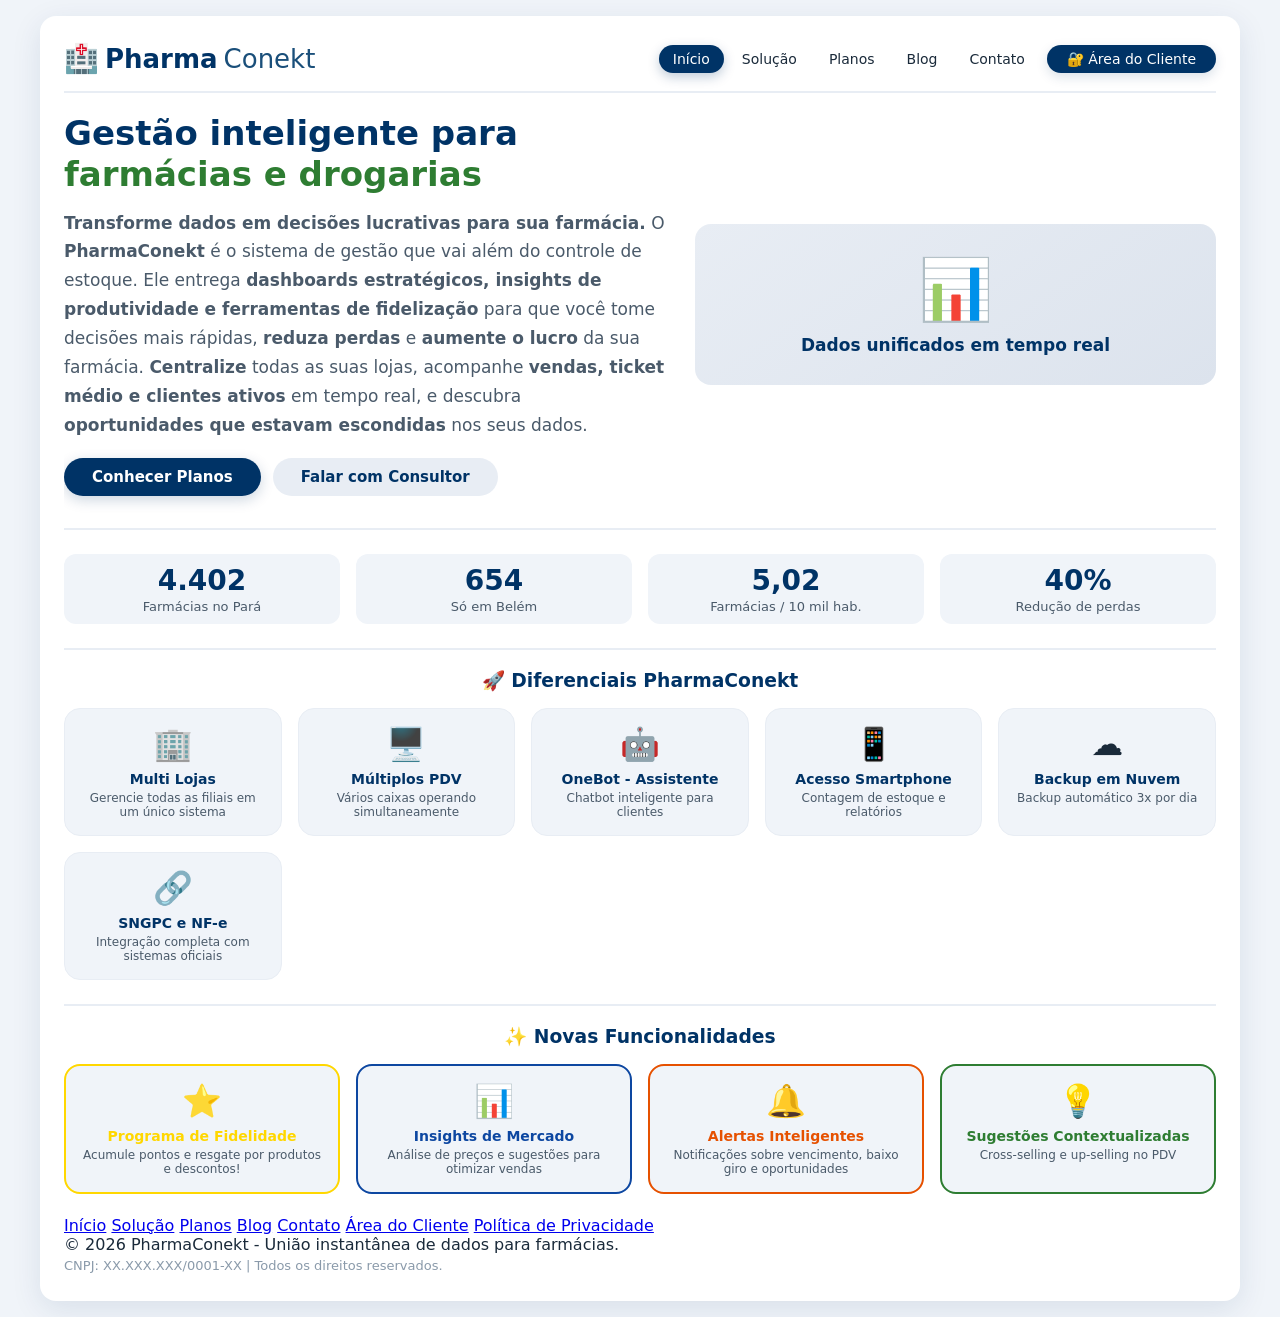
==== commit fa69149c: "Gestão inteligente para farmácias e drogarias Evolução no foco do software. Deixa de ser um produto " ====
--- a/index.html
+++ b/index.html
@@ -2346,10 +2346,9 @@
             <div class="hero-text">
                 <h1>Gestão inteligente para <strong>farmácias e drogarias</strong></h1>
                 <p>
-                    O <strong>PharmaConekt</strong> é a plataforma que <strong>simplifica e automatiza</strong> a gestão da sua farmácia,
-                    unificando processos operacionais, financeiros e administrativos em um único sistema.
-                    <strong>Centralize</strong> todas as suas lojas, <strong>reduza perdas</strong> por vencimento e
-                    <strong>nunca mais</strong> fique sem estoque.
+                    <strong>Transforme dados em decisões lucrativas para sua farmácia.</strong>
+
+O <strong>PharmaConekt</strong> é o sistema de gestão que vai além do controle de estoque. Ele entrega <strong>dashboards estratégicos, insights de produtividade e ferramentas de fidelização</strong> para que você tome decisões mais rápidas, <strong>reduza perdas</strong> e <strong>aumente o lucro</strong> da sua farmácia. <strong>Centralize</strong> todas as suas lojas, acompanhe <strong>vendas, ticket médio e clientes ativos</strong> em tempo real, e descubra <strong>oportunidades que estavam escondidas</strong> nos seus dados.
                 </p>
                 <div class="cta-group">
                     <a href="#" class="btn-primary" data-tab="planos">Conhecer Planos</a>
@@ -2546,53 +2545,72 @@
                 <div class="price">R$ 199 <small>/mês</small></div>
                 <ul>
                     <li><span class="check">✅</span> 1 farmácia</li>
-                    <li><span class="check">✅</span> 3 PDV</li>
+                    <li><span class="check">✅</span> 1 PDV (caixa)</li>
                     <li><span class="check">✅</span> Estoque unificado</li>
                     <li><span class="check">✅</span> PDV básico</li>
-                    <li><span class="cross">✅</span> Multi lojas</li>
-                    <li><span class="cross">✅</span> Múltiplos PDV</li>
+                    <li><span class="check">✅</span> Gestão de clientes</li>
+                    <li><span class="check">✅</span> Gestão de funcionários</li>
+                    <li><span class="check">✅</span> Contas a pagar/receber</li>
+                    <li><span class="check">✅</span> Backup em nuvem (1x/dia)</li>
+                    <li><span class="check">✅</span> Relatórios básicos</li>
+                    <li><span class="check">✅</span> Suporte WhatsApp</li>
+                    <li><span class="cross">❌</span> Multi lojas</li>
+                    <li><span class="cross">❌</span> Transferência entre lojas</li>
                     <li><span class="cross">❌</span> Fidelidade</li>
+                    <li><span class="cross">❌</span> Insights de Mercado</li>
+                    <li><span class="cross">❌</span> Alertas Inteligentes</li>
+                    <li><span class="cross">❌</span> SNGPC integrado</li>
                 </ul>
                 <button class="btn-plan primary">Assinar</button>
             </div>
 
             <div class="plan-card popular">
                 <div class="badge">⭐ Mais popular</div>
-                <div class="name">Profissional</div>
-                <div class="price">R$ 399 <small>/mês</small></div>
+                <div class="name">💎 Profissional</div>
+                <div class="price">R$ 499 <small>/mês</small></div>
                 <ul>
                     <li><span class="check">✅</span> Até 5 farmácias</li>
-                    <li><span class="check">✅</span> Até 10 PDV</li>
+                    <li><span class="check">✅</span> Até 10 PDV (caixas)</li>
                     <li><span class="check">✅</span> Estoque unificado</li>
+                    <li><span class="check">✅</span> PDV com sugestões contextualizadas</li>
+                    <li><span class="check">✅</span> Multi lojas</li>
                     <li><span class="check">✅</span> Transferência entre lojas</li>
+                    <li><span class="check">✅</span> ⭐ Programa de Fidelidade</li>
+                    <li><span class="check">✅</span> 📊 Insights de Mercado</li>
+                    <li><span class="check">✅</span> 🔔 Alertas Inteligentes</li>
+                    <li><span class="check">✅</span> 💡 Up-Sell/Cross-Sell</li>
                     <li><span class="check">✅</span> SNGPC integrado</li>
                     <li><span class="check">✅</span> Farmácia Popular/PBMs</li>
                     <li><span class="check">✅</span> NF-e e TEF</li>
-                    <li><span class="check">✅</span> Backup em nuvem</li>
-                    <li><span class="check">✅</span> Fidelidade</li>
-                    <li><span class="check">✅</span> Alertas Inteligentes</li>
-                    <li><span class="check">✅</span> Análise de Mercado</li>
+                    <li><span class="check">✅</span> Backup em nuvem (3x/dia)</li>
+                    <li><span class="check">✅</span> Relatórios avançados</li>
+                    <li><span class="check">✅</span> Suporte prioritário</li>
                 </ul>
                 <button class="btn-plan primary">Assinar</button>
             </div>
 
             <div class="plan-card">
-                <div class="name">🏢 Enterprise</div>
+                <div class="name">👑 Enterprise</div>
                 <div class="price">Sob consulta</div>
                 <ul>
                     <li><span class="check">✅</span> Farmácias ilimitadas</li>
                     <li><span class="check">✅</span> PDV ilimitados</li>
-                    <li><span class="check">✅</span> Todos os recursos</li>
+                    <li><span class="check">✅</span> Todos os recursos do Profissional</li>
                     <li><span class="check">✅</span> OneBot (Chatbot)</li>
                     <li><span class="check">✅</span> Gerenciador de entregas</li>
+                    <li><span class="check">✅</span> Gerenciador de comissões</li>
+                    <li><span class="check">✅</span> Integração com ERP</li>
+                    <li><span class="check">✅</span> Dashboard personalizado</li>
                     <li><span class="check">✅</span> Consultoria dedicada</li>
+                    <li><span class="check">✅</span> Suporte 24/7</li>
                 </ul>
                 <button class="btn-plan outline" data-tab="contato">Falar com vendas</button>
             </div>
         </div>
 
         <p style="margin-top:10px; font-size:14px; color:var(--text-muted); text-align:center;">
-            * Todos os planos incluem suporte via WhatsApp, Telefone e AnyDesk.
+            * Todos os planos incluem suporte via WhatsApp e Telefone.<br>
+            * Planos anuais com <strong>20% de desconto</strong>.
         </p>
     </section>
 
@@ -2806,81 +2824,580 @@
             <a data-client="onebot">🤖 OneBot</a>
         </div>
 
-        <!-- ===== DASHBOARD - COM NOVOS CARDS ===== -->
-        <div id="client-dashboard" class="client-tab active-client-tab">
-            <h3 style="color:var(--primary); margin-bottom:12px;">📊 Dashboard – Farmácia ABC</h3>
-            <p style="color:var(--text-muted); margin-bottom:16px;">Resumo operacional em tempo real. Dados atualizados automaticamente.</p>
-
-            <div class="card-grid">
-                <div class="card-stat">
-                    <div class="number">R$ 1.450</div>
-                    <div class="label">Vendas de hoje</div>
-                    <span class="trend-up">↑ 8% vs ontem</span>
-                </div>
-                <div class="card-stat">
-                    <div class="number" style="color:#c62828;">3</div>
-                    <div class="label">⚠️ Estoque crítico</div>
-                </div>
-                <div class="card-stat">
-                    <div class="number" style="color:#e65100;">8</div>
-                    <div class="label">🔔 Vencimentos próximos</div>
-                </div>
-                <div class="card-stat">
-                    <div class="number" style="color:#0d47a1;">2</div>
-                    <div class="label">🔄 Transferências sugeridas</div>
-                </div>
-                <div class="card-stat">
-                    <div class="number" style="color:var(--secondary);">3</div>
-                    <div class="label">🖥️ Caixas ativos</div>
-                    <span style="font-size:12px; color:var(--text-muted);">de 4 disponíveis</span>
-                </div>
-                <!-- NOVO: Card de Fidelidade -->
-                <div class="card-stat" style="background: #FFF8E1;">
-                    <div class="number" style="color:var(--gold);">⭐ 1.247</div>
-                    <div class="label">Pontos acumulados</div>
-                    <span style="font-size:12px; color:var(--text-muted);">Nível: <strong style="color:var(--silver);">Prata</strong></span>
-                </div>
-                <!-- NOVO: Card de Insight -->
-                <div class="card-stat" style="background: #E3F2FD;">
-                    <div class="number" style="color:#0d47a1;">R$ 8,90</div>
-                    <div class="label">Preço sugerido (médio)</div>
-                    <span style="font-size:12px; color:var(--text-muted);">📈 +5% de margem</span>
-                </div>
-                <!-- NOVO: Card de Alertas -->
-                <div class="card-stat" style="background: #FFF3E0;">
-                    <div class="number" style="color:#e65100;">5</div>
-                    <div class="label">🔔 Alertas ativos</div>
-                    <span style="font-size:12px; color:var(--text-muted);">⚠️ 3 precisam de atenção</span>
-                </div>
-            </div>
-
-            <!-- Alertas no Dashboard - NOVO -->
-            <div style="margin:12px 0;">
-                <h4 style="color:var(--primary); font-size:14px;">🔔 Alertas Inteligentes</h4>
-                <div class="alert-banner warning">
-                    <span class="alert-icon">⚠️</span>
-                    <div class="alert-text"><strong>Vencimento próximo:</strong> 3 produtos vencem em 7 dias.</div>
-                </div>
-                <div class="alert-banner">
-                    <span class="alert-icon">💡</span>
-                    <div class="alert-text"><strong>Oportunidade:</strong> 2 produtos podem ter preço otimizado.</div>
-                </div>
-                <div class="alert-banner success">
-                    <span class="alert-icon">⭐</span>
-                    <div class="alert-text"><strong>Fidelidade:</strong> 5 clientes estão próximos do próximo nível.</div>
-                </div>
-            </div>
-
-            <div style="display:flex; flex-wrap:wrap; gap:12px; margin:16px 0 20px;">
-                <button class="btn-primary btn-sm" data-client="pdv">🛒 Nova Venda</button>
-                <button class="btn-gold btn-sm" data-client="fidelidade">⭐ Programa de Pontos</button>
-                <button class="btn-secondary btn-sm" data-client="insights">📊 Insights de Mercado</button>
-                <button class="btn-outline btn-sm" data-client="alertas">🔔 Ver Alertas</button>
-                <button class="btn-success btn-sm" data-client="multiloja">🏢 Multi Lojas</button>
-                <button class="btn-outline btn-sm" data-client="caixas">🖥️ Gerenciar Caixas</button>
-                <button class="btn-outline btn-sm" data-client="entregas">🛵 Nova Entrega</button>
-            </div>
-        </div>
+
+
+
+        <!-- ========================================================== -->
+<!-- ===== DASHBOARD COMPLETO - FARMÁCIA ABC ===== -->
+<!-- ========================================================== -->
+
+<div id="client-dashboard" class="client-tab active-client-tab">
+
+    <!-- ===== CABEÇALHO ===== -->
+    <div style="display:flex; justify-content:space-between; align-items:center; flex-wrap:wrap; gap:12px; margin-bottom:16px;">
+        <div>
+            <h3 style="color:var(--primary); font-size:22px;">📊 Farmácia ABC - Dashboard</h3>
+            <p style="color:var(--text-muted); font-size:13px;">Visão completa do negócio em tempo real</p>
+        </div>
+        <div style="display:flex; gap:6px; background:var(--bg-light); padding:4px; border-radius:30px; flex-wrap:wrap;">
+            <span style="padding:4px 14px; border-radius:30px; background:var(--primary); color:#fff; font-size:12px; font-weight:600; cursor:pointer;">2021</span>
+            <span style="padding:4px 14px; border-radius:30px; font-size:12px; font-weight:600; cursor:pointer; color:var(--text-muted);">2022</span>
+            <span style="padding:4px 14px; border-radius:30px; font-size:12px; font-weight:600; cursor:pointer; color:var(--text-muted);">2023</span>
+        </div>
+    </div>
+
+    <!-- ========================================================== -->
+    <!-- ===== DASHBOARD ESTRATÉGICO ===== -->
+    <!-- ========================================================== -->
+    <div style="margin-bottom:20px;">
+        <div style="display:flex; align-items:center; gap:8px; margin-bottom:10px;">
+            <span style="font-size:20px;">🎯</span>
+            <h4 style="color:var(--primary); font-size:16px;">Dashboard Estratégico</h4>
+            <span style="font-size:11px; color:var(--text-muted); background:var(--bg-light); padding:2px 10px; border-radius:12px;">Visão Global do Negócio</span>
+        </div>
+
+        <div style="display:grid; grid-template-columns:repeat(auto-fit, minmax(180px,1fr)); gap:12px;">
+            <!-- Card: Total de Receitas -->
+            <div style="background:var(--bg-light); border-radius:var(--radius); padding:14px 16px; border-left:4px solid var(--primary);">
+                <div style="font-size:12px; color:var(--text-muted);">💰 Total de Receitas</div>
+                <div style="font-size:28px; font-weight:700; color:var(--primary);">R$ 31,9K</div>
+                <div style="font-size:12px; color:var(--secondary);">↑ 12% vs mês anterior</div>
+            </div>
+
+            <!-- Card: Total de Vendas -->
+            <div style="background:var(--bg-light); border-radius:var(--radius); padding:14px 16px; border-left:4px solid var(--secondary);">
+                <div style="font-size:12px; color:var(--text-muted);">📦 Total de Vendas</div>
+                <div style="font-size:28px; font-weight:700; color:var(--secondary);">R$ 11,1K</div>
+                <div style="font-size:12px; color:var(--secondary);">↑ 8% vs mês anterior</div>
+            </div>
+
+            <!-- Card: Transações -->
+            <div style="background:var(--bg-light); border-radius:var(--radius); padding:14px 16px; border-left:4px solid var(--accent);">
+                <div style="font-size:12px; color:var(--text-muted);">🔄 Transações</div>
+                <div style="font-size:28px; font-weight:700; color:var(--accent);">2.977</div>
+                <div style="font-size:12px; color:var(--secondary);">↑ 15% vs mês anterior</div>
+            </div>
+
+            <!-- Card: Ticket Médio -->
+            <div style="background:var(--bg-light); border-radius:var(--radius); padding:14px 16px; border-left:4px solid #6a1b9a;">
+                <div style="font-size:12px; color:var(--text-muted);">🏷️ Ticket Médio</div>
+                <div style="font-size:28px; font-weight:700; color:#6a1b9a;">R$ 120,83</div>
+                <div style="font-size:12px; color:var(--secondary);">↑ 3% vs mês anterior</div>
+            </div>
+
+            <!-- Card: Clientes Ativos -->
+            <div style="background:var(--bg-light); border-radius:var(--radius); padding:14px 16px; border-left:4px solid #00838f;">
+                <div style="font-size:12px; color:var(--text-muted);">👥 Clientes Ativos</div>
+                <div style="font-size:28px; font-weight:700; color:#00838f;">354</div>
+                <div style="font-size:12px; color:var(--secondary);">↑ 12 novos este mês</div>
+            </div>
+        </div>
+    </div>
+
+    <!-- ========================================================== -->
+    <!-- ===== DASHBOARD ANALÍTICO ===== -->
+    <!-- ========================================================== -->
+    <div style="margin-bottom:20px;">
+        <div style="display:flex; align-items:center; gap:8px; margin-bottom:10px;">
+            <span style="font-size:20px;">📈</span>
+            <h4 style="color:var(--primary); font-size:16px;">Dashboard Analítico</h4>
+            <span style="font-size:11px; color:var(--text-muted); background:var(--bg-light); padding:2px 10px; border-radius:12px;">Análise de Tendências</span>
+        </div>
+
+        <div style="display:grid; grid-template-columns:2fr 1fr; gap:16px;">
+
+            <!-- Gráfico: Número de Transações por Dia -->
+            <div style="background:var(--bg-light); border-radius:var(--radius); padding:14px 16px;">
+                <div style="display:flex; justify-content:space-between; align-items:center; flex-wrap:wrap; gap:8px; margin-bottom:8px;">
+                    <span style="font-weight:600; font-size:14px; color:var(--text-dark);">📊 Número de Transações por Dia</span>
+                    <span style="font-size:11px; color:var(--text-muted);">Última semana</span>
+                </div>
+                <div style="display:flex; align-items:flex-end; justify-content:space-around; height:120px; gap:4px;">
+                    <div style="text-align:center; flex:1;">
+                        <div style="font-size:10px; font-weight:600; color:var(--text-dark);">151</div>
+                        <div style="height:80px; background:var(--primary); border-radius:4px 4px 0 0; max-width:32px; margin:0 auto;"></div>
+                        <div style="font-size:10px; color:var(--text-muted);">Dom</div>
+                    </div>
+                    <div style="text-align:center; flex:1;">
+                        <div style="font-size:10px; font-weight:600; color:var(--text-dark);">158</div>
+                        <div style="height:85px; background:var(--primary); border-radius:4px 4px 0 0; max-width:32px; margin:0 auto;"></div>
+                        <div style="font-size:10px; color:var(--text-muted);">Seg</div>
+                    </div>
+                    <div style="text-align:center; flex:1;">
+                        <div style="font-size:10px; font-weight:600; color:var(--text-dark);">139</div>
+                        <div style="height:72px; background:var(--primary); border-radius:4px 4px 0 0; max-width:32px; margin:0 auto;"></div>
+                        <div style="font-size:10px; color:var(--text-muted);">Ter</div>
+                    </div>
+                    <div style="text-align:center; flex:1;">
+                        <div style="font-size:10px; font-weight:600; color:var(--text-dark);">151</div>
+                        <div style="height:80px; background:var(--secondary); border-radius:4px 4px 0 0; max-width:32px; margin:0 auto;"></div>
+                        <div style="font-size:10px; color:var(--text-muted);">Qua</div>
+                    </div>
+                    <div style="text-align:center; flex:1;">
+                        <div style="font-size:10px; font-weight:600; color:var(--text-dark);">137</div>
+                        <div style="height:70px; background:var(--secondary); border-radius:4px 4px 0 0; max-width:32px; margin:0 auto;"></div>
+                        <div style="font-size:10px; color:var(--text-muted);">Qui</div>
+                    </div>
+                    <div style="text-align:center; flex:1;">
+                        <div style="font-size:10px; font-weight:600; color:var(--text-dark);">145</div>
+                        <div style="height:75px; background:var(--accent); border-radius:4px 4px 0 0; max-width:32px; margin:0 auto;"></div>
+                        <div style="font-size:10px; color:var(--text-muted);">Sex</div>
+                    </div>
+                    <div style="text-align:center; flex:1;">
+                        <div style="font-size:10px; font-weight:600; color:var(--text-dark);">119</div>
+                        <div style="height:60px; background:var(--accent); border-radius:4px 4px 0 0; max-width:32px; margin:0 auto;"></div>
+                        <div style="font-size:10px; color:var(--text-muted);">Sáb</div>
+                    </div>
+                </div>
+            </div>
+
+            <!-- Gráfico: % de Receitas por Cidade -->
+            <div style="background:var(--bg-light); border-radius:var(--radius); padding:14px 16px;">
+                <div style="font-weight:600; font-size:14px; color:var(--text-dark); margin-bottom:8px;">📍 % de Receitas por Cidade</div>
+                <div style="display:flex; align-items:center; gap:12px; flex-wrap:wrap;">
+                    <div style="width:100px; height:100px; border-radius:50%; position:relative; background:conic-gradient(
+                        var(--primary) 0% 22%,
+                        var(--secondary) 22% 43%,
+                        var(--accent) 43% 64%,
+                        #6a1b9a 64% 82%,
+                        #00838f 82% 100%
+                    );">
+                        <div style="position:absolute; top:50%; left:50%; transform:translate(-50%,-50%); width:50px; height:50px; background:var(--bg-light); border-radius:50%;"></div>
+                    </div>
+                    <div style="font-size:12px; line-height:1.8;">
+                        <div><span style="display:inline-block; width:10px; height:10px; background:var(--primary); border-radius:50%;"></span> Belém 22%</div>
+                        <div><span style="display:inline-block; width:10px; height:10px; background:var(--secondary); border-radius:50%;"></span> Ananindeua 19%</div>
+                        <div><span style="display:inline-block; width:10px; height:10px; background:var(--accent); border-radius:50%;"></span> Marituba 21%</div>
+                        <div><span style="display:inline-block; width:10px; height:10px; background:#6a1b9a; border-radius:50%;"></span> Castanhal 19%</div>
+                        <div><span style="display:inline-block; width:10px; height:10px; background:#00838f; border-radius:50%;"></span> Barcarena 19%</div>
+                    </div>
+                </div>
+            </div>
+        </div>
+
+        <!-- Gráfico: Transações Mensais -->
+        <div style="display:grid; grid-template-columns:1fr 1fr; gap:16px; margin-top:16px;">
+            <div style="background:var(--bg-light); border-radius:var(--radius); padding:14px 16px;">
+                <div style="display:flex; justify-content:space-between; align-items:center; flex-wrap:wrap; gap:8px; margin-bottom:8px;">
+                    <span style="font-weight:600; font-size:14px; color:var(--text-dark);">📊 Transações Mensais</span>
+                    <div style="display:flex; gap:4px;">
+                        <span style="font-size:10px; padding:2px 8px; border-radius:10px; background:var(--primary); color:#fff; cursor:pointer;">2021</span>
+                        <span style="font-size:10px; padding:2px 8px; border-radius:10px; background:var(--bg-white); color:var(--text-muted); cursor:pointer;">2022</span>
+                        <span style="font-size:10px; padding:2px 8px; border-radius:10px; background:var(--bg-white); color:var(--text-muted); cursor:pointer;">2023</span>
+                    </div>
+                </div>
+                <div style="display:flex; align-items:flex-end; justify-content:space-between; height:80px; gap:2px;">
+                    <div style="text-align:center; flex:1;"><div style="height:30px; background:var(--primary); border-radius:2px; max-width:16px; margin:0 auto;"></div><div style="font-size:8px; color:var(--text-muted);">Jan</div></div>
+                    <div style="text-align:center; flex:1;"><div style="height:25px; background:var(--primary); border-radius:2px; max-width:16px; margin:0 auto;"></div><div style="font-size:8px; color:var(--text-muted);">Fev</div></div>
+                    <div style="text-align:center; flex:1;"><div style="height:40px; background:var(--primary); border-radius:2px; max-width:16px; margin:0 auto;"></div><div style="font-size:8px; color:var(--text-muted);">Mar</div></div>
+                    <div style="text-align:center; flex:1;"><div style="height:55px; background:var(--secondary); border-radius:2px; max-width:16px; margin:0 auto;"></div><div style="font-size:8px; color:var(--text-muted);">Abr</div></div>
+                    <div style="text-align:center; flex:1;"><div style="height:45px; background:var(--secondary); border-radius:2px; max-width:16px; margin:0 auto;"></div><div style="font-size:8px; color:var(--text-muted);">Mai</div></div>
+                    <div style="text-align:center; flex:1;"><div style="height:35px; background:var(--secondary); border-radius:2px; max-width:16px; margin:0 auto;"></div><div style="font-size:8px; color:var(--text-muted);">Jun</div></div>
+                    <div style="text-align:center; flex:1;"><div style="height:50px; background:var(--accent); border-radius:2px; max-width:16px; margin:0 auto;"></div><div style="font-size:8px; color:var(--text-muted);">Jul</div></div>
+                    <div style="text-align:center; flex:1;"><div style="height:30px; background:var(--accent); border-radius:2px; max-width:16px; margin:0 auto;"></div><div style="font-size:8px; color:var(--text-muted);">Ago</div></div>
+                    <div style="text-align:center; flex:1;"><div style="height:20px; background:var(--accent); border-radius:2px; max-width:16px; margin:0 auto;"></div><div style="font-size:8px; color:var(--text-muted);">Set</div></div>
+                    <div style="text-align:center; flex:1;"><div style="height:25px; background:#6a1b9a; border-radius:2px; max-width:16px; margin:0 auto;"></div><div style="font-size:8px; color:var(--text-muted);">Out</div></div>
+                    <div style="text-align:center; flex:1;"><div style="height:35px; background:#6a1b9a; border-radius:2px; max-width:16px; margin:0 auto;"></div><div style="font-size:8px; color:var(--text-muted);">Nov</div></div>
+                    <div style="text-align:center; flex:1;"><div style="height:45px; background:#6a1b9a; border-radius:2px; max-width:16px; margin:0 auto;"></div><div style="font-size:8px; color:var(--text-muted);">Dez</div></div>
+                </div>
+            </div>
+
+            <div style="background:var(--bg-light); border-radius:var(--radius); padding:14px 16px;">
+                <div style="font-weight:600; font-size:14px; color:var(--text-dark); margin-bottom:8px;">📈 Receitas e Lucros por Mês</div>
+                <div style="display:flex; align-items:flex-end; justify-content:space-between; height:80px; gap:2px;">
+                    <div style="text-align:center; flex:1;">
+                        <div style="height:40px; background:var(--primary); border-radius:2px 2px 0 0; max-width:10px; margin:0 auto;"></div>
+                        <div style="height:25px; background:var(--secondary); border-radius:2px 2px 0 0; max-width:10px; margin:2px auto 0;"></div>
+                        <div style="font-size:8px; color:var(--text-muted);">Jan</div>
+                    </div>
+                    <div style="text-align:center; flex:1;">
+                        <div style="height:30px; background:var(--primary); border-radius:2px 2px 0 0; max-width:10px; margin:0 auto;"></div>
+                        <div style="height:18px; background:var(--secondary); border-radius:2px 2px 0 0; max-width:10px; margin:2px auto 0;"></div>
+                        <div style="font-size:8px; color:var(--text-muted);">Fev</div>
+                    </div>
+                    <div style="text-align:center; flex:1;">
+                        <div style="height:35px; background:var(--primary); border-radius:2px 2px 0 0; max-width:10px; margin:0 auto;"></div>
+                        <div style="height:20px; background:var(--secondary); border-radius:2px 2px 0 0; max-width:10px; margin:2px auto 0;"></div>
+                        <div style="font-size:8px; color:var(--text-muted);">Mar</div>
+                    </div>
+                    <div style="text-align:center; flex:1;">
+                        <div style="height:45px; background:var(--primary); border-radius:2px 2px 0 0; max-width:10px; margin:0 auto;"></div>
+                        <div style="height:30px; background:var(--secondary); border-radius:2px 2px 0 0; max-width:10px; margin:2px auto 0;"></div>
+                        <div style="font-size:8px; color:var(--text-muted);">Abr</div>
+                    </div>
+                    <div style="text-align:center; flex:1;">
+                        <div style="height:38px; background:var(--primary); border-radius:2px 2px 0 0; max-width:10px; margin:0 auto;"></div>
+                        <div style="height:25px; background:var(--secondary); border-radius:2px 2px 0 0; max-width:10px; margin:2px auto 0;"></div>
+                        <div style="font-size:8px; color:var(--text-muted);">Mai</div>
+                    </div>
+                    <div style="text-align:center; flex:1;">
+                        <div style="height:32px; background:var(--primary); border-radius:2px 2px 0 0; max-width:10px; margin:0 auto;"></div>
+                        <div style="height:18px; background:var(--secondary); border-radius:2px 2px 0 0; max-width:10px; margin:2px auto 0;"></div>
+                        <div style="font-size:8px; color:var(--text-muted);">Jun</div>
+                    </div>
+                    <div style="text-align:center; flex:1;">
+                        <div style="height:35px; background:var(--primary); border-radius:2px 2px 0 0; max-width:10px; margin:0 auto;"></div>
+                        <div style="height:22px; background:var(--secondary); border-radius:2px 2px 0 0; max-width:10px; margin:2px auto 0;"></div>
+                        <div style="font-size:8px; color:var(--text-muted);">Jul</div>
+                    </div>
+                    <div style="text-align:center; flex:1;">
+                        <div style="height:28px; background:var(--primary); border-radius:2px 2px 0 0; max-width:10px; margin:0 auto;"></div>
+                        <div style="height:15px; background:var(--secondary); border-radius:2px 2px 0 0; max-width:10px; margin:2px auto 0;"></div>
+                        <div style="font-size:8px; color:var(--text-muted);">Ago</div>
+                    </div>
+                    <div style="text-align:center; flex:1;">
+                        <div style="height:22px; background:var(--primary); border-radius:2px 2px 0 0; max-width:10px; margin:0 auto;"></div>
+                        <div style="height:12px; background:var(--secondary); border-radius:2px 2px 0 0; max-width:10px; margin:2px auto 0;"></div>
+                        <div style="font-size:8px; color:var(--text-muted);">Set</div>
+                    </div>
+                    <div style="text-align:center; flex:1;">
+                        <div style="height:30px; background:var(--primary); border-radius:2px 2px 0 0; max-width:10px; margin:0 auto;"></div>
+                        <div style="height:18px; background:var(--secondary); border-radius:2px 2px 0 0; max-width:10px; margin:2px auto 0;"></div>
+                        <div style="font-size:8px; color:var(--text-muted);">Out</div>
+                    </div>
+                    <div style="text-align:center; flex:1;">
+                        <div style="height:35px; background:var(--primary); border-radius:2px 2px 0 0; max-width:10px; margin:0 auto;"></div>
+                        <div style="height:22px; background:var(--secondary); border-radius:2px 2px 0 0; max-width:10px; margin:2px auto 0;"></div>
+                        <div style="font-size:8px; color:var(--text-muted);">Nov</div>
+                    </div>
+                    <div style="text-align:center; flex:1;">
+                        <div style="height:42px; background:var(--primary); border-radius:2px 2px 0 0; max-width:10px; margin:0 auto;"></div>
+                        <div style="height:28px; background:var(--secondary); border-radius:2px 2px 0 0; max-width:10px; margin:2px auto 0;"></div>
+                        <div style="font-size:8px; color:var(--text-muted);">Dez</div>
+                    </div>
+                </div>
+                <div style="display:flex; gap:12px; justify-content:center; font-size:10px; margin-top:4px;">
+                    <span><span style="display:inline-block; width:10px; height:10px; background:var(--primary); border-radius:2px;"></span> Receitas</span>
+                    <span><span style="display:inline-block; width:10px; height:10px; background:var(--secondary); border-radius:2px;"></span> Lucros</span>
+                </div>
+            </div>
+        </div>
+    </div>
+
+    <!-- ========================================================== -->
+    <!-- ===== DASHBOARD POR CATEGORIA (ANALÍTICO) ===== -->
+    <!-- ========================================================== -->
+    <div style="margin-bottom:20px;">
+        <div style="display:flex; align-items:center; gap:8px; margin-bottom:10px;">
+            <span style="font-size:20px;">📊</span>
+            <h4 style="color:var(--primary); font-size:16px;">Análise por Categoria</h4>
+            <span style="font-size:11px; color:var(--text-muted); background:var(--bg-light); padding:2px 10px; border-radius:12px;">Desempenho de Produtos</span>
+        </div>
+
+        <div style="display:grid; grid-template-columns:1fr 1fr; gap:16px;">
+
+            <!-- Receitas por Categoria -->
+            <div style="background:var(--bg-light); border-radius:var(--radius); padding:14px 16px;">
+                <div style="font-weight:600; font-size:14px; color:var(--text-dark); margin-bottom:8px;">💰 Receitas por Categoria</div>
+                <div style="display:flex; flex-direction:column; gap:4px;">
+                    <div><span style="display:inline-block; width:80px; font-size:12px; color:var(--text-muted);">Suplementos</span><span style="display:inline-block; height:16px; background:var(--secondary); border-radius:10px; width:80%;"></span><span style="float:right; font-size:12px; font-weight:600;">5.150</span></div>
+                    <div><span style="display:inline-block; width:80px; font-size:12px; color:var(--text-muted);">Analgésicos</span><span style="display:inline-block; height:16px; background:#e65100; border-radius:10px; width:75%;"></span><span style="float:right; font-size:12px; font-weight:600;">4.872</span></div>
+                    <div><span style="display:inline-block; width:80px; font-size:12px; color:var(--text-muted);">Antisépticos</span><span style="display:inline-block; height:16px; background:#6a1b9a; border-radius:10px; width:72%;"></span><span style="float:right; font-size:12px; font-weight:600;">4.678</span></div>
+                    <div><span style="display:inline-block; width:80px; font-size:12px; color:var(--text-muted);">Antiinflamatórios</span><span style="display:inline-block; height:16px; background:#00838f; border-radius:10px; width:71%;"></span><span style="float:right; font-size:12px; font-weight:600;">4.615</span></div>
+                    <div><span style="display:inline-block; width:80px; font-size:12px; color:var(--text-muted);">Antibióticos</span><span style="display:inline-block; height:16px; background:#c62828; border-radius:10px; width:68%;"></span><span style="float:right; font-size:12px; font-weight:600;">4.435</span></div>
+                    <div><span style="display:inline-block; width:80px; font-size:12px; color:var(--text-muted);">Vitaminas</span><span style="display:inline-block; height:16px; background:var(--primary); border-radius:10px; width:64%;"></span><span style="float:right; font-size:12px; font-weight:600;">4.143</span></div>
+                    <div><span style="display:inline-block; width:80px; font-size:12px; color:var(--text-muted);">Cuidado Pessoal</span><span style="display:inline-block; height:16px; background:var(--accent); border-radius:10px; width:63%;"></span><span style="float:right; font-size:12px; font-weight:600;">4.082</span></div>
+                </div>
+            </div>
+
+            <!-- Transações por Categoria -->
+            <div style="background:var(--bg-light); border-radius:var(--radius); padding:14px 16px;">
+                <div style="font-weight:600; font-size:14px; color:var(--text-dark); margin-bottom:8px;">🔄 Transações por Categoria</div>
+                <div style="display:flex; flex-direction:column; gap:4px;">
+                    <div><span style="display:inline-block; width:80px; font-size:12px; color:var(--text-muted);">Suplementos</span><span style="display:inline-block; height:16px; background:var(--secondary); border-radius:10px; width:100%;"></span><span style="float:right; font-size:12px; font-weight:600;">468</span></div>
+                    <div><span style="display:inline-block; width:80px; font-size:12px; color:var(--text-muted);">Analgésicos</span><span style="display:inline-block; height:16px; background:#e65100; border-radius:10px; width:98%;"></span><span style="float:right; font-size:12px; font-weight:600;">461</span></div>
+                    <div><span style="display:inline-block; width:80px; font-size:12px; color:var(--text-muted);">Antisépticos</span><span style="display:inline-block; height:16px; background:#6a1b9a; border-radius:10px; width:91%;"></span><span style="float:right; font-size:12px; font-weight:600;">425</span></div>
+                    <div><span style="display:inline-block; width:80px; font-size:12px; color:var(--text-muted);">Antiinflamatórios</span><span style="display:inline-block; height:16px; background:#00838f; border-radius:10px; width:89%;"></span><span style="float:right; font-size:12px; font-weight:600;">415</span></div>
+                    <div><span style="display:inline-block; width:80px; font-size:12px; color:var(--text-muted);">Antibióticos</span><span style="display:inline-block; height:16px; background:#c62828; border-radius:10px; width:88%;"></span><span style="float:right; font-size:12px; font-weight:600;">411</span></div>
+                    <div><span style="display:inline-block; width:80px; font-size:12px; color:var(--text-muted);">Vitaminas</span><span style="display:inline-block; height:16px; background:var(--primary); border-radius:10px; width:85%;"></span><span style="float:right; font-size:12px; font-weight:600;">400</span></div>
+                    <div><span style="display:inline-block; width:80px; font-size:12px; color:var(--text-muted);">Cuidado Pessoal</span><span style="display:inline-block; height:16px; background:var(--accent); border-radius:10px; width:85%;"></span><span style="float:right; font-size:12px; font-weight:600;">397</span></div>
+                </div>
+            </div>
+        </div>
+    </div>
+
+    <!-- ========================================================== -->
+    <!-- ===== DASHBOARD OPERATIVO ===== -->
+    <!-- ========================================================== -->
+    <div style="margin-bottom:20px;">
+        <div style="display:flex; align-items:center; gap:8px; margin-bottom:10px;">
+            <span style="font-size:20px;">⚡</span>
+            <h4 style="color:var(--primary); font-size:16px;">Dashboard Operativo</h4>
+            <span style="font-size:11px; color:var(--text-muted); background:var(--bg-light); padding:2px 10px; border-radius:12px;">Monitoramento em Tempo Real</span>
+        </div>
+
+        <div style="display:grid; grid-template-columns:repeat(auto-fit, minmax(150px,1fr)); gap:12px;">
+            <!-- Card: Vendas Hoje -->
+            <div style="background:var(--bg-light); border-radius:var(--radius); padding:12px 14px; text-align:center; border:1px solid #e8edf4;">
+                <div style="font-size:12px; color:var(--text-muted);">💰 Vendas Hoje</div>
+                <div style="font-size:22px; font-weight:700; color:var(--primary);">R$ 1.450</div>
+                <div style="font-size:11px; color:var(--secondary);">↑ 8% vs ontem</div>
+            </div>
+
+            <!-- Card: Estoque Crítico -->
+            <div style="background:var(--bg-light); border-radius:var(--radius); padding:12px 14px; text-align:center; border:1px solid #e8edf4;">
+                <div style="font-size:12px; color:var(--text-muted);">📦 Estoque Crítico</div>
+                <div style="font-size:22px; font-weight:700; color:#c62828;">3</div>
+                <div style="font-size:11px; color:var(--text-muted);">Produtos com baixo estoque</div>
+            </div>
+
+            <!-- Card: Vencimentos -->
+            <div style="background:var(--bg-light); border-radius:var(--radius); padding:12px 14px; text-align:center; border:1px solid #e8edf4;">
+                <div style="font-size:12px; color:var(--text-muted);">📅 Vencimentos</div>
+                <div style="font-size:22px; font-weight:700; color:#e65100;">8</div>
+                <div style="font-size:11px; color:var(--text-muted);">5 vencem em 7 dias</div>
+            </div>
+
+            <!-- Card: Caixas Ativos -->
+            <div style="background:var(--bg-light); border-radius:var(--radius); padding:12px 14px; text-align:center; border:1px solid #e8edf4;">
+                <div style="font-size:12px; color:var(--text-muted);">🖥️ Caixas Ativos</div>
+                <div style="font-size:22px; font-weight:700; color:var(--secondary);">3/4</div>
+                <div style="font-size:11px; color:var(--text-muted);">Online</div>
+            </div>
+
+            <!-- Card: Transferências -->
+            <div style="background:var(--bg-light); border-radius:var(--radius); padding:12px 14px; text-align:center; border:1px solid #e8edf4;">
+                <div style="font-size:12px; color:var(--text-muted);">🔄 Transferências</div>
+                <div style="font-size:22px; font-weight:700; color:#0d47a1;">2</div>
+                <div style="font-size:11px; color:var(--text-muted);">Aguardando aprovação</div>
+            </div>
+
+            <!-- Card: Clientes Hoje -->
+            <div style="background:var(--bg-light); border-radius:var(--radius); padding:12px 14px; text-align:center; border:1px solid #e8edf4;">
+                <div style="font-size:12px; color:var(--text-muted);">👥 Clientes Hoje</div>
+                <div style="font-size:22px; font-weight:700; color:#00838f;">42</div>
+                <div style="font-size:11px; color:var(--text-muted);">↑ 5 vs ontem</div>
+            </div>
+        </div>
+    </div>
+
+    <!-- ========================================================== -->
+    <!-- ===== DASHBOARD INFORMATIVO ===== -->
+    <!-- ========================================================== -->
+    <div style="margin-bottom:16px;">
+        <div style="display:flex; align-items:center; gap:8px; margin-bottom:10px;">
+            <span style="font-size:20px;">📋</span>
+            <h4 style="color:var(--primary); font-size:16px;">Dashboard Informativo</h4>
+            <span style="font-size:11px; color:var(--text-muted); background:var(--bg-light); padding:2px 10px; border-radius:12px;">Resumo e Indicadores</span>
+        </div>
+
+        <div style="display:grid; grid-template-columns:2fr 1fr; gap:16px;">
+
+            <!-- Últimas Transações -->
+            <div style="background:var(--bg-light); border-radius:var(--radius); padding:14px 16px;">
+                <div style="display:flex; justify-content:space-between; align-items:center; flex-wrap:wrap; gap:8px; margin-bottom:8px;">
+                    <span style="font-weight:600; font-size:14px; color:var(--text-dark);">🕐 Últimas Transações</span>
+                    <span style="font-size:11px; color:var(--text-muted);">Atualizado há 2 min</span>
+                </div>
+                <div style="overflow-x:auto;">
+                    <table style="width:100%; border-collapse:collapse; font-size:12px; min-width:400px;">
+                        <thead>
+                            <tr style="border-bottom:2px solid #d5dde8;">
+                                <th style="text-align:left; padding:6px 4px; color:var(--text-muted); font-weight:600;">#</th>
+                                <th style="text-align:left; padding:6px 4px; color:var(--text-muted); font-weight:600;">Cliente</th>
+                                <th style="text-align:left; padding:6px 4px; color:var(--text-muted); font-weight:600;">Produto</th>
+                                <th style="text-align:right; padding:6px 4px; color:var(--text-muted); font-weight:600;">Valor</th>
+                                <th style="text-align:center; padding:6px 4px; color:var(--text-muted); font-weight:600;">Status</th>
+                            </tr>
+                        </thead>
+                        <tbody>
+                            <tr style="border-bottom:1px solid #e8edf4;">
+                                <td style="padding:6px 4px; font-weight:600;">#001</td>
+                                <td style="padding:6px 4px;">Ana Souza</td>
+                                <td style="padding:6px 4px;">Paracetamol 500mg</td>
+                                <td style="padding:6px 4px; text-align:right;">R$ 8,50</td>
+                                <td style="padding:6px 4px; text-align:center;"><span style="background:#e8f5e9; color:#2e7d32; padding:2px 8px; border-radius:10px; font-size:10px;">✅ Concluída</span></td>
+                            </tr>
+                            <tr style="border-bottom:1px solid #e8edf4;">
+                                <td style="padding:6px 4px; font-weight:600;">#002</td>
+                                <td style="padding:6px 4px;">Carlos Lima</td>
+                                <td style="padding:6px 4px;">Aspirina 100mg</td>
+                                <td style="padding:6px 4px; text-align:right;">R$ 12,90</td>
+                                <td style="padding:6px 4px; text-align:center;"><span style="background:#e8f5e9; color:#2e7d32; padding:2px 8px; border-radius:10px; font-size:10px;">✅ Concluída</span></td>
+                            </tr>
+                            <tr style="border-bottom:1px solid #e8edf4;">
+                                <td style="padding:6px 4px; font-weight:600;">#003</td>
+                                <td style="padding:6px 4px;">Mariana Costa</td>
+                                <td style="padding:6px 4px;">Ibuprofeno 600mg</td>
+                                <td style="padding:6px 4px; text-align:right;">R$ 31,50</td>
+                                <td style="padding:6px 4px; text-align:center;"><span style="background:#fff3e0; color:#e65100; padding:2px 8px; border-radius:10px; font-size:10px;">⏳ Pendente</span></td>
+                            </tr>
+                            <tr>
+                                <td style="padding:6px 4px; font-weight:600;">#004</td>
+                                <td style="padding:6px 4px;">João Pereira</td>
+                                <td style="padding:6px 4px;">Dipirona 1g</td>
+                                <td style="padding:6px 4px; text-align:right;">R$ 12,00</td>
+                                <td style="padding:6px 4px; text-align:center;"><span style="background:#e8f5e9; color:#2e7d32; padding:2px 8px; border-radius:10px; font-size:10px;">✅ Concluída</span></td>
+                            </tr>
+                        </tbody>
+                    </table>
+                </div>
+            </div>
+
+            <!-- Resumo Rápido -->
+            <div style="background:var(--bg-light); border-radius:var(--radius); padding:14px 16px;">
+                <div style="font-weight:600; font-size:14px; color:var(--text-dark); margin-bottom:8px;">📊 Resumo Rápido</div>
+                <div style="display:flex; flex-direction:column; gap:6px; font-size:13px;">
+                    <div style="display:flex; justify-content:space-between; padding:4px 0; border-bottom:1px solid #e8edf4;">
+                        <span style="color:var(--text-muted);">Vendas hoje</span>
+                        <span style="font-weight:600;">R$ 1.450</span>
+                    </div>
+                    <div style="display:flex; justify-content:space-between; padding:4px 0; border-bottom:1px solid #e8edf4;">
+                        <span style="color:var(--text-muted);">Vendas mês</span>
+                        <span style="font-weight:600;">R$ 8.230</span>
+                    </div>
+                    <div style="display:flex; justify-content:space-between; padding:4px 0; border-bottom:1px solid #e8edf4;">
+                        <span style="color:var(--text-muted);">Ticket médio</span>
+                        <span style="font-weight:600;">R$ 120,83</span>
+                    </div>
+                    <div style="display:flex; justify-content:space-between; padding:4px 0; border-bottom:1px solid #e8edf4;">
+                        <span style="color:var(--text-muted);">Clientes ativos</span>
+                        <span style="font-weight:600;">354</span>
+                    </div>
+                    <div style="display:flex; justify-content:space-between; padding:4px 0; border-bottom:1px solid #e8edf4;">
+                        <span style="color:var(--text-muted);">Estoque crítico</span>
+                        <span style="font-weight:600; color:#c62828;">3</span>
+                    </div>
+                    <div style="display:flex; justify-content:space-between; padding:4px 0;">
+                        <span style="color:var(--text-muted);">Vencimentos</span>
+                        <span style="font-weight:600; color:#e65100;">8</span>
+                    </div>
+                </div>
+            </div>
+        </div>
+    </div>
+
+    <!-- ===== BOTÕES DE AÇÃO ===== -->
+    <div style="display:flex; flex-wrap:wrap; gap:10px; margin-top:8px; padding-top:16px; border-top:2px solid #e8edf4;">
+        <button class="btn-primary btn-sm" onclick="navegarPara('pdv')">🛒 Nova Venda</button>
+        <button class="btn-gold btn-sm" onclick="navegarPara('fidelidade')">⭐ Fidelidade</button>
+        <button class="btn-secondary btn-sm" onclick="navegarPara('estoque')">📦 Estoque</button>
+        <button class="btn-secondary btn-sm" onclick="navegarPara('vendas')">📈 Vendas</button>
+        <button class="btn-secondary btn-sm" onclick="navegarPara('relatorios')">📋 Relatórios</button>
+        <button class="btn-secondary btn-sm" onclick="navegarPara('suporte')">💬 Suporte</button>
+    </div>
+</div>
+
+<!-- ========================================================== -->
+<!-- ===== CSS COMPLEMENTAR ===== -->
+<!-- ========================================================== -->
+
+<style>
+    .btn-gold {
+        background: #FFD700;
+        color: #333;
+        border: none;
+        font-weight: 700;
+        padding: 8px 20px;
+        border-radius: 40px;
+        cursor: pointer;
+        transition: var(--transition);
+        font-size: 13px;
+    }
+
+    .btn-gold:hover {
+        background: #e6c200;
+        transform: translateY(-2px);
+    }
+
+    .dashboard-grid {
+        gap: 12px;
+    }
+
+    @media (max-width: 768px) {
+        .dashboard-grid {
+            grid-template-columns: repeat(2, 1fr) !important;
+        }
+        .dash-card .value {
+            font-size: 22px !important;
+        }
+        .dash-card .label {
+            font-size: 11px !important;
+        }
+        .dash-analitico-grid {
+            grid-template-columns: 1fr !important;
+        }
+        .dash-categoria-grid {
+            grid-template-columns: 1fr !important;
+        }
+        .dash-informativo-grid {
+            grid-template-columns: 1fr !important;
+        }
+    }
+
+    @media (max-width: 480px) {
+        .dashboard-grid {
+            grid-template-columns: 1fr !important;
+        }
+    }
+</style>
+
+<!-- ========================================================== -->
+<!-- ===== JAVASCRIPT PARA NAVEGAÇÃO ===== -->
+<!-- ========================================================== -->
+
+<script>
+    function navegarPara(destino) {
+        var mapaDestinos = {
+            'pdv': 'client-pdv',
+            'estoque': 'client-estoque',
+            'fidelidade': 'client-fidelidade',
+            'insights': 'client-insights',
+            'alertas': 'client-alertas',
+            'multiloja': 'client-multiloja',
+            'caixas': 'client-caixas',
+            'vendas': 'client-vendas',
+            'suporte': 'client-suporte',
+            'configuracoes': 'client-configuracoes',
+            'relatorios': 'client-relatorios',
+            'dashboard': 'client-dashboard'
+        };
+
+        var targetId = mapaDestinos[destino] || 'client-dashboard';
+        var targetTab = document.getElementById(targetId);
+
+        if (!targetTab) {
+            var allTabs = document.querySelectorAll('.client-tab');
+            for (var i = 0; i < allTabs.length; i++) {
+                if (allTabs[i].id && allTabs[i].id.includes(destino)) {
+                    targetTab = allTabs[i];
+                    break;
+                }
+            }
+            if (!targetTab) {
+                alert('🔍 Função em desenvolvimento: ' + destino);
+                return;
+            }
+        }
+
+        var allTabs = document.querySelectorAll('.client-tab');
+        for (var i = 0; i < allTabs.length; i++) {
+            allTabs[i].style.display = 'none';
+        }
+        targetTab.style.display = 'block';
+
+        var navLinks = document.querySelectorAll('#clientNav a[data-client]');
+        for (var i = 0; i < navLinks.length; i++) {
+            navLinks[i].classList.remove('active-client');
+            if (navLinks[i].getAttribute('data-client') === destino) {
+                navLinks[i].classList.add('active-client');
+            }
+        }
+
+        var clienteTab = document.getElementById('cliente');
+        if (clienteTab && !clienteTab.classList.contains('active')) {
+            document.querySelectorAll('.tab-content').forEach(function(t) { t.classList.remove('active'); });
+            clienteTab.classList.add('active');
+            document.querySelectorAll('#mainNav a').forEach(function(l) { l.classList.remove('active'); });
+            var clientNavMain = document.querySelector('#mainNav a[data-tab="cliente"]');
+            if (clientNavMain) { clientNavMain.classList.add('active'); }
+        }
+
+        targetTab.scrollIntoView({ behavior: 'smooth', block: 'start' });
+    }
+
+    window.navegarPara = navegarPara;
+</script>
 
         <!-- ===== PDV - MANTIDO ===== -->
         <div id="client-pdv" class="client-tab" style="display:none;">
@@ -3529,57 +4046,754 @@
             </div>
         </div>
 
-        <!-- ===== ENTREGAS - MANTIDO ===== -->
-        <div id="client-entregas" class="client-tab" style="display:none;">
-            <h3 style="color:var(--primary); margin-bottom:8px;">🛵 Gerenciador de Entregas</h3>
-            <p style="color:var(--text-muted); margin-bottom:16px;">Gerencie entregas em domicílio de forma eficiente.</p>
-
-            <div class="card-grid">
-                <div class="card-stat">
-                    <div class="number">12</div>
-                    <div class="label">Entregas hoje</div>
-                </div>
-                <div class="card-stat">
-                    <div class="number" style="color:#e65100;">5</div>
-                    <div class="label">Em andamento</div>
-                </div>
-                <div class="card-stat">
-                    <div class="number" style="color:var(--secondary);">7</div>
-                    <div class="label">Concluídas</div>
-                </div>
-                <div class="card-stat">
-                    <div class="number" style="color:#c62828;">0</div>
-                    <div class="label">Atrasadas</div>
-                </div>
-            </div>
-
-            <div class="table-wrapper">
-                <table>
-                    <thead>
-                        <tr><th>Pedido</th><th>Cliente</th><th>Endereço</th><th>Entregador</th><th>Status</th><th>Ação</th></tr>
-                    </thead>
-                    <tbody>
-                        <tr>
-                            <td>#1234</td>
-                            <td>Maria Santos</td>
-                            <td>Rua A, 123</td>
-                            <td>João</td>
-                            <td><span class="status-badge warning">Em andamento</span></td>
-                            <td><button class="btn-secondary btn-sm">Acompanhar</button></td>
-                        </tr>
-                        <tr>
-                            <td>#1235</td>
-                            <td>Carlos Oliveira</td>
-                            <td>Rua B, 456</td>
-                            <td>Pedro</td>
-                            <td><span class="status-badge success">Concluída</span></td>
-                            <td><button class="btn-secondary btn-sm">Detalhes</button></td>
-                        </tr>
-                    </tbody>
-                </table>
-            </div>
-        </div>
-
+
+
+        <!-- ========================================================== -->
+<!-- ===== GERENCIADOR DE ENTREGAS - PHARMACONEKT ===== -->
+<!-- ========================================================== -->
+
+<div id="client-entregas" class="client-tab" style="display:none;">
+    <!-- ===== CABEÇALHO ===== -->
+    <div style="display:flex; justify-content:space-between; align-items:center; flex-wrap:wrap; gap:12px; margin-bottom:16px;">
+        <div>
+            <h3 style="color:var(--primary);">🛵 Gerenciador de Entregas</h3>
+            <p style="color:var(--text-muted); font-size:14px;">Gerencie todas as entregas da farmácia em tempo real</p>
+        </div>
+        <div style="display:flex; gap:8px; flex-wrap:wrap;">
+            <button class="btn-success btn-sm" id="openNovaEntregaBtn">➕ Nova Entrega</button>
+            <button class="btn-secondary btn-sm" onclick="gerarRelatorioEntregas()">📊 Relatório</button>
+            <button class="btn-secondary btn-sm" onclick="exportarEntregasCSV()">📄 Exportar CSV</button>
+        </div>
+    </div>
+
+    <!-- ===== DASHBOARD DE MÉTRICAS ===== -->
+    <div class="card-grid" style="margin-bottom:16px;">
+        <div class="card-stat">
+            <div class="number" id="totalEntregas">0</div>
+            <div class="label">📦 Total de Entregas</div>
+        </div>
+        <div class="card-stat">
+            <div class="number" style="color:#e65100;" id="entregasPendentes">0</div>
+            <div class="label">⏳ Pendentes</div>
+        </div>
+        <div class="card-stat">
+            <div class="number" style="color:#0d47a1;" id="entregasEmAndamento">0</div>
+            <div class="label">🚚 Em Andamento</div>
+        </div>
+        <div class="card-stat">
+            <div class="number" style="color:var(--secondary);" id="entregasConcluidas">0</div>
+            <div class="label">✅ Concluídas</div>
+        </div>
+        <div class="card-stat">
+            <div class="number" style="color:#c62828;" id="entregasAtrasadas">0</div>
+            <div class="label">⚠️ Atrasadas</div>
+        </div>
+        <div class="card-stat" style="background:#E3F2FD;">
+            <div class="number" style="color:#0d47a1;" id="taxaSucesso">0%</div>
+            <div class="label">📈 Taxa de Sucesso</div>
+        </div>
+    </div>
+
+    <!-- ===== FILTROS ===== -->
+    <div style="display:flex; flex-wrap:wrap; gap:12px; margin-bottom:16px; align-items:center; background:var(--bg-light); padding:12px 16px; border-radius:var(--radius);">
+        <span style="font-weight:600; font-size:13px;">🔍 Filtros:</span>
+        <select id="filtroStatusEntrega" style="padding:6px 12px; border:2px solid #d5dde8; border-radius:8px; font-size:13px; background:#fff;">
+            <option value="">Todos os status</option>
+            <option value="Pendente">⏳ Pendente</option>
+            <option value="Em andamento">🚚 Em Andamento</option>
+            <option value="Concluída">✅ Concluída</option>
+            <option value="Atrasada">⚠️ Atrasada</option>
+            <option value="Cancelada">❌ Cancelada</option>
+        </select>
+        <input type="date" id="filtroDataInicio" style="padding:6px 12px; border:2px solid #d5dde8; border-radius:8px; font-size:13px;">
+        <span style="font-size:13px;">até</span>
+        <input type="date" id="filtroDataFim" style="padding:6px 12px; border:2px solid #d5dde8; border-radius:8px; font-size:13px;">
+        <button class="btn-primary btn-sm" id="btnFiltrarEntregas">🔍 Filtrar</button>
+        <button class="btn-secondary btn-sm" id="btnLimparFiltrosEntregas">🗑️ Limpar</button>
+        <span style="margin-left:auto; font-size:12px; color:var(--text-muted);" id="totalEntregasFiltradas">Mostrando: 0 entregas</span>
+    </div>
+
+    <!-- ===== TABELA DE ENTREGAS ===== -->
+    <div class="table-wrapper">
+        <table>
+            <thead>
+                <tr>
+                    <th># Pedido</th>
+                    <th>Cliente</th>
+                    <th>Produto</th>
+                    <th>Entregador</th>
+                    <th>Endereço</th>
+                    <th>Data/Hora</th>
+                    <th>Status</th>
+                    <th>Ações</th>
+                </tr>
+            </thead>
+            <tbody id="entregasTableBody">
+                <!-- Preenchido via JS -->
+            </tbody>
+        </table>
+    </div>
+
+    <!-- ===== PAGINAÇÃO ===== -->
+    <div style="display:flex; justify-content:space-between; align-items:center; flex-wrap:wrap; gap:12px; margin-top:12px;">
+        <span style="font-size:13px; color:var(--text-muted);" id="entregasPaginacaoInfo">Mostrando 1-10 de 0 entregas</span>
+        <div style="display:flex; gap:4px;">
+            <button class="btn-secondary btn-sm" id="btnPaginaAnterior" onclick="paginaAnterior()">◀ Anterior</button>
+            <span style="padding:4px 12px; background:var(--bg-light); border-radius:4px; font-size:13px;" id="paginaAtual">1</span>
+            <button class="btn-secondary btn-sm" id="btnProximaPagina" onclick="proximaPagina()">Próxima ▶</button>
+        </div>
+    </div>
+</div>
+
+<!-- ========================================================== -->
+<!-- ===== MODAL NOVA ENTREGA ===== -->
+<!-- ========================================================== -->
+
+<div class="modal-overlay" id="novaEntregaModal">
+    <div class="modal-cadastro" style="max-width:560px;">
+        <button class="close-modal" id="closeNovaEntregaModal">&times;</button>
+        <h3>🛵 Nova Entrega</h3>
+        <div class="subtitle" style="color:var(--text-muted); font-size:14px; margin-bottom:12px;">Cadastre uma nova entrega para o cliente</div>
+
+        <div class="form-group">
+            <label>Cliente <span style="color:#c62828;">*</span></label>
+            <input type="text" id="novaEntregaCliente" placeholder="Ex: Maria Santos">
+        </div>
+        <div class="form-group">
+            <label>Telefone <span style="color:#c62828;">*</span></label>
+            <input type="text" id="novaEntregaTelefone" placeholder="Ex: (91) 99999-9999">
+        </div>
+        <div class="form-group">
+            <label>Endereço de Entrega <span style="color:#c62828;">*</span></label>
+            <input type="text" id="novaEntregaEndereco" placeholder="Ex: Rua das Flores, 123, Belém/PA">
+        </div>
+        <div class="form-group">
+            <label>Produto(s) <span style="color:#c62828;">*</span></label>
+            <input type="text" id="novaEntregaProduto" placeholder="Ex: Paracetamol 500mg, Dipirona 1g">
+        </div>
+        <div class="form-group">
+            <label>Entregador <span style="color:#c62828;">*</span></label>
+            <select id="novaEntregaEntregador">
+                <option value="">Selecione um entregador</option>
+            </select>
+        </div>
+        <div class="form-group">
+            <label>Valor da Entrega</label>
+            <input type="number" id="novaEntregaValor" step="0.01" placeholder="0.00">
+        </div>
+        <div class="form-group">
+            <label>Prazo (horas)</label>
+            <input type="number" id="novaEntregaPrazo" placeholder="2" value="2">
+        </div>
+        <div class="form-group">
+            <label>Observações</label>
+            <textarea id="novaEntregaObs" rows="2" placeholder="Informações adicionais (opcional)" style="width:100%; padding:8px 12px; border:2px solid #d5dde8; border-radius:8px; font-size:14px; resize:vertical;"></textarea>
+        </div>
+
+        <button class="btn-cadastro-confirm" id="confirmNovaEntrega" style="width:100%; padding:12px; border:none; border-radius:30px; background:var(--secondary); color:#fff; font-weight:700; font-size:16px; cursor:pointer; transition:var(--transition);">✅ Cadastrar Entrega</button>
+        <button class="btn-cadastro-cancel" id="cancelNovaEntrega" style="width:100%; padding:10px; border:2px solid #d5dde8; border-radius:30px; background:transparent; color:var(--text-dark); font-weight:600; cursor:pointer; transition:var(--transition); margin-top:8px;">✖️ Cancelar</button>
+    </div>
+</div>
+
+<!-- ========================================================== -->
+<!-- ===== MODAL DETALHES DA ENTREGA ===== -->
+<!-- ========================================================== -->
+
+<div class="modal-overlay" id="detalhesEntregaModal">
+    <div class="modal-cadastro" style="max-width:520px;">
+        <button class="close-modal" id="closeDetalhesEntregaModal">&times;</button>
+        <h3 id="detalhesEntregaTitulo">📋 Detalhes da Entrega #PDV-001</h3>
+        <div style="margin-top:12px; display:grid; grid-template-columns:1fr 1fr; gap:8px; background:var(--bg-light); padding:16px; border-radius:var(--radius);">
+            <div><strong>Cliente:</strong> <span id="detalhesCliente">Maria Santos</span></div>
+            <div><strong>Telefone:</strong> <span id="detalhesTelefone">(91) 99999-9999</span></div>
+            <div style="grid-column: span 2;"><strong>Endereço:</strong> <span id="detalhesEndereco">Rua das Flores, 123</span></div>
+            <div><strong>Produto:</strong> <span id="detalhesProduto">Paracetamol 500mg</span></div>
+            <div><strong>Valor:</strong> <span id="detalhesValor">R$ 8,50</span></div>
+            <div><strong>Entregador:</strong> <span id="detalhesEntregador">João Silva</span></div>
+            <div><strong>Status:</strong> <span id="detalhesStatus">✅ Concluída</span></div>
+            <div><strong>Data/Hora:</strong> <span id="detalhesData">10/06/2026 14:35</span></div>
+            <div><strong>Prazo:</strong> <span id="detalhesPrazo">2 horas</span></div>
+            <div style="grid-column: span 2;"><strong>Observações:</strong> <span id="detalhesObs">Nenhuma</span></div>
+            <div style="grid-column: span 2; border-top:1px solid #e8edf4; padding-top:8px;">
+                <strong>📊 Histórico de Status:</strong>
+                <div id="detalhesHistorico" style="font-size:12px; color:var(--text-muted); margin-top:4px;">
+                    <div>• 10/06 14:35 - Concluída</div>
+                    <div>• 10/06 14:00 - Em andamento</div>
+                    <div>• 10/06 13:30 - Pendente</div>
+                </div>
+            </div>
+        </div>
+        <div style="display:flex; gap:8px; margin-top:12px; flex-wrap:wrap;">
+            <button class="btn-secondary btn-sm" id="detalhesAtualizarStatus">🔄 Atualizar Status</button>
+            <button class="btn-danger btn-sm" id="detalhesCancelarEntrega">❌ Cancelar Entrega</button>
+            <button class="btn-comprovante-print btn-sm" onclick="imprimirDetalhesEntrega()">🖨️ Imprimir</button>
+        </div>
+    </div>
+</div>
+
+<!-- ========================================================== -->
+<!-- ===== CSS COMPLEMENTAR ===== -->
+<!-- ========================================================== -->
+
+<style>
+    .entregas-table tr {
+        transition: var(--transition);
+    }
+    .entregas-table tr:hover td {
+        background: #f8fafc;
+    }
+    .status-badge {
+        display: inline-block;
+        padding: 2px 12px;
+        border-radius: 20px;
+        font-size: 12px;
+        font-weight: 600;
+    }
+    .status-badge.pendente { background: #fff3e0; color: #e65100; }
+    .status-badge.em-andamento { background: #e3f2fd; color: #0d47a1; }
+    .status-badge.concluida { background: #e8f5e9; color: #2e7d32; }
+    .status-badge.atrasada { background: #ffebee; color: #c62828; }
+    .status-badge.cancelada { background: #f5f5f5; color: #424242; }
+</style>
+
+<!-- ========================================================== -->
+<!-- ===== JAVASCRIPT COMPLETO ===== -->
+<!-- ========================================================== -->
+
+<script>
+    // ================================================================
+    // ===== DADOS DE ENTREGAS =====
+    // ================================================================
+
+    var entregasData = [];
+    var entregadores = ['João Silva', 'Maria Souza', 'Carlos Pereira', 'Ana Santos', 'Pedro Oliveira'];
+    var clientesMock = ['Maria Santos', 'Carlos Lima', 'Ana Souza', 'João Pereira', 'Fernanda Costa', 'Rafael Oliveira', 'Patrícia Silva', 'Lucas Mendes'];
+    var produtosMock = ['Paracetamol 500mg', 'Dipirona 1g', 'Ibuprofeno 600mg', 'Amoxicilina 500mg', 'Whey Protein', 'Shampoo Anticaspa', 'Fralda P', 'Curativo Adesivo'];
+    var enderecosMock = [
+        'Rua das Flores, 123, Belém/PA',
+        'Travessa Quintino, 456, Batista Campos, Belém/PA',
+        'Rodovia BR-316, 789, Ananindeua/PA',
+        'Rua dos Ipês, 321, Marco, Belém/PA',
+        'Avenida Principal, 1000, Castanhal/PA'
+    ];
+
+    var paginaAtualEntregas = 1;
+    var itensPorPagina = 10;
+    var entregaIdCounter = 1;
+    var entregaAtualId = null;
+
+    // ================================================================
+    // ===== FUNÇÕES DE INICIALIZAÇÃO =====
+    // ================================================================
+
+    function initEntregas() {
+        // Carrega dados mockados se estiver vazio
+        if (entregasData.length === 0) {
+            carregarDadosMock();
+        }
+        renderizarEntregas();
+        atualizarMetricas();
+        preencherEntregadores();
+    }
+
+    function carregarDadosMock() {
+        var statuses = ['Pendente', 'Em andamento', 'Concluída', 'Atrasada', 'Cancelada'];
+        var statusColors = ['pendente', 'em-andamento', 'concluida', 'atrasada', 'cancelada'];
+        var now = new Date();
+
+        for (var i = 0; i < 25; i++) {
+            var statusIndex = Math.floor(Math.random() * 5);
+            var status = statuses[statusIndex];
+            var data = new Date(now);
+            data.setHours(data.getHours() - Math.floor(Math.random() * 24));
+            data.setMinutes(Math.floor(Math.random() * 60));
+
+            var entrega = {
+                id: entregaIdCounter++,
+                pedido: '#PDV-' + String(2026001 + i).padStart(3, '0'),
+                cliente: clientesMock[Math.floor(Math.random() * clientesMock.length)],
+                telefone: '(91) 9' + String(Math.floor(1000 + Math.random() * 9000)) + '-' + String(Math.floor(1000 + Math.random() * 9000)),
+                endereco: enderecosMock[Math.floor(Math.random() * enderecosMock.length)],
+                produto: produtosMock[Math.floor(Math.random() * produtosMock.length)],
+                entregador: entregadores[Math.floor(Math.random() * entregadores.length)],
+                valor: Math.round((Math.random() * 50 + 5) * 100) / 100,
+                status: status,
+                statusClass: statusColors[statusIndex],
+                data: data.toLocaleDateString('pt-BR'),
+                hora: data.toLocaleTimeString('pt-BR', { hour: '2-digit', minute: '2-digit' }),
+                dataTimestamp: data.getTime(),
+                prazo: Math.floor(Math.random() * 4) + 1,
+                observacoes: Math.random() > 0.7 ? 'Cliente solicitou entrega rápida' : 'Nenhuma',
+                historico: [
+                    { status: status, data: data.toLocaleDateString('pt-BR'), hora: data.toLocaleTimeString('pt-BR', { hour: '2-digit', minute: '2-digit' }) }
+                ]
+            };
+
+            // Adiciona histórico adicional para entregas concluídas
+            if (status === 'Concluída' || status === 'Atrasada') {
+                var dataAnt = new Date(data);
+                dataAnt.setMinutes(dataAnt.getMinutes() - 30);
+                entrega.historico.push({
+                    status: 'Em andamento',
+                    data: dataAnt.toLocaleDateString('pt-BR'),
+                    hora: dataAnt.toLocaleTimeString('pt-BR', { hour: '2-digit', minute: '2-digit' })
+                });
+                var dataAnt2 = new Date(dataAnt);
+                dataAnt2.setMinutes(dataAnt2.getMinutes() - 30);
+                entrega.historico.push({
+                    status: 'Pendente',
+                    data: dataAnt2.toLocaleDateString('pt-BR'),
+                    hora: dataAnt2.toLocaleTimeString('pt-BR', { hour: '2-digit', minute: '2-digit' })
+                });
+                entrega.historico.reverse();
+            }
+
+            entregasData.push(entrega);
+        }
+    }
+
+    function preencherEntregadores() {
+        var select = document.getElementById('novaEntregaEntregador');
+        if (!select) return;
+        select.innerHTML = '<option value="">Selecione um entregador</option>';
+        entregadores.forEach(function(e) {
+            select.innerHTML += '<option value="' + e + '">' + e + '</option>';
+        });
+    }
+
+    // ================================================================
+    // ===== FUNÇÕES DE RENDERIZAÇÃO =====
+    // ================================================================
+
+    function renderizarEntregas() {
+        var statusFiltro = document.getElementById('filtroStatusEntrega').value;
+        var dataInicio = document.getElementById('filtroDataInicio').value;
+        var dataFim = document.getElementById('filtroDataFim').value;
+
+        var dadosFiltrados = entregasData.filter(function(entrega) {
+            // Filtro por status
+            if (statusFiltro && entrega.status !== statusFiltro) return false;
+
+            // Filtro por data
+            if (dataInicio) {
+                var dataEntrega = new Date(entrega.dataTimestamp);
+                var dataInicioObj = new Date(dataInicio);
+                dataInicioObj.setHours(0, 0, 0, 0);
+                if (dataEntrega < dataInicioObj) return false;
+            }
+            if (dataFim) {
+                var dataEntrega2 = new Date(entrega.dataTimestamp);
+                var dataFimObj = new Date(dataFim);
+                dataFimObj.setHours(23, 59, 59, 999);
+                if (dataEntrega2 > dataFimObj) return false;
+            }
+
+            return true;
+        });
+
+        // Ordena por data (mais recente primeiro)
+        dadosFiltrados.sort(function(a, b) {
+            return b.dataTimestamp - a.dataTimestamp;
+        });
+
+        var total = dadosFiltrados.length;
+        var totalPaginas = Math.ceil(total / itensPorPagina);
+        if (paginaAtualEntregas > totalPaginas) paginaAtualEntregas = 1;
+        if (paginaAtualEntregas < 1) paginaAtualEntregas = 1;
+
+        var inicio = (paginaAtualEntregas - 1) * itensPorPagina;
+        var fim = Math.min(inicio + itensPorPagina, total);
+        var paginaDados = dadosFiltrados.slice(inicio, fim);
+
+        var tbody = document.getElementById('entregasTableBody');
+        if (!tbody) return;
+
+        if (paginaDados.length === 0) {
+            tbody.innerHTML = `
+                <tr>
+                    <td colspan="8" style="text-align:center; color:var(--text-muted); padding:30px;">
+                        <div style="font-size:48px; margin-bottom:8px;">🛵</div>
+                        Nenhuma entrega encontrada<br>
+                        <span style="font-size:13px;">Clique em "Nova Entrega" para cadastrar</span>
+                    </td>
+                </tr>
+            `;
+        } else {
+            var html = '';
+            paginaDados.forEach(function(entrega) {
+                var statusLabels = {
+                    'Pendente': '⏳ Pendente',
+                    'Em andamento': '🚚 Em andamento',
+                    'Concluída': '✅ Concluída',
+                    'Atrasada': '⚠️ Atrasada',
+                    'Cancelada': '❌ Cancelada'
+                };
+                html += `
+                    <tr class="entregas-table">
+                        <td><strong>${entrega.pedido}</strong></td>
+                        <td>${entrega.cliente}</td>
+                        <td>${entrega.produto}</td>
+                        <td>${entrega.entregador}</td>
+                        <td style="font-size:12px; color:var(--text-muted);">${entrega.endereco.substring(0, 25)}${entrega.endereco.length > 25 ? '...' : ''}</td>
+                        <td style="font-size:12px;">${entrega.data} ${entrega.hora}</td>
+                        <td><span class="status-badge ${entrega.statusClass}">${statusLabels[entrega.status] || entrega.status}</span></td>
+                        <td>
+                            <button class="btn-secondary btn-sm" onclick="verDetalhesEntrega(${entrega.id})">📋</button>
+                            <button class="btn-success btn-sm" onclick="atualizarStatusEntrega(${entrega.id})">🔄</button>
+                            <button class="btn-danger btn-sm" onclick="cancelarEntrega(${entrega.id})">✕</button>
+                        </td>
+                    </tr>
+                `;
+            });
+            tbody.innerHTML = html;
+        }
+
+        // Atualiza informações de paginação
+        document.getElementById('entregasPaginacaoInfo').textContent =
+            'Mostrando ' + (total > 0 ? inicio + 1 : 0) + '-' + fim + ' de ' + total + ' entregas';
+        document.getElementById('paginaAtual').textContent = paginaAtualEntregas;
+        document.getElementById('totalEntregasFiltradas').textContent = 'Mostrando: ' + total + ' entregas';
+
+        // Controles de paginação
+        document.getElementById('btnPaginaAnterior').disabled = paginaAtualEntregas <= 1;
+        document.getElementById('btnProximaPagina').disabled = paginaAtualEntregas >= totalPaginas;
+    }
+
+    function atualizarMetricas() {
+        var total = entregasData.length;
+        var pendentes = entregasData.filter(function(e) { return e.status === 'Pendente'; }).length;
+        var emAndamento = entregasData.filter(function(e) { return e.status === 'Em andamento'; }).length;
+        var concluidas = entregasData.filter(function(e) { return e.status === 'Concluída'; }).length;
+        var atrasadas = entregasData.filter(function(e) { return e.status === 'Atrasada'; }).length;
+        var taxaSucesso = total > 0 ? Math.round((concluidas / total) * 100) : 0;
+
+        document.getElementById('totalEntregas').textContent = total;
+        document.getElementById('entregasPendentes').textContent = pendentes;
+        document.getElementById('entregasEmAndamento').textContent = emAndamento;
+        document.getElementById('entregasConcluidas').textContent = concluidas;
+        document.getElementById('entregasAtrasadas').textContent = atrasadas;
+        document.getElementById('taxaSucesso').textContent = taxaSucesso + '%';
+    }
+
+    // ================================================================
+    // ===== FUNÇÕES DE NAVEGAÇÃO =====
+    // ================================================================
+
+    function paginaAnterior() {
+        if (paginaAtualEntregas > 1) {
+            paginaAtualEntregas--;
+            renderizarEntregas();
+        }
+    }
+
+    function proximaPagina() {
+        var total = entregasData.length;
+        var totalPaginas = Math.ceil(total / itensPorPagina);
+        if (paginaAtualEntregas < totalPaginas) {
+            paginaAtualEntregas++;
+            renderizarEntregas();
+        }
+    }
+
+    // ================================================================
+    // ===== FUNÇÕES DE CRUD =====
+    // ================================================================
+
+    function cadastrarEntrega() {
+        var cliente = document.getElementById('novaEntregaCliente').value.trim();
+        var telefone = document.getElementById('novaEntregaTelefone').value.trim();
+        var endereco = document.getElementById('novaEntregaEndereco').value.trim();
+        var produto = document.getElementById('novaEntregaProduto').value.trim();
+        var entregador = document.getElementById('novaEntregaEntregador').value;
+        var valor = parseFloat(document.getElementById('novaEntregaValor').value) || 0;
+        var prazo = parseInt(document.getElementById('novaEntregaPrazo').value) || 2;
+        var obs = document.getElementById('novaEntregaObs').value.trim();
+
+        if (!cliente || !telefone || !endereco || !produto || !entregador) {
+            alert('⚠️ Preencha todos os campos obrigatórios.');
+            return;
+        }
+
+        var now = new Date();
+        var novaEntrega = {
+            id: entregaIdCounter++,
+            pedido: '#PDV-' + String(2026001 + entregasData.length + 1).padStart(3, '0'),
+            cliente: cliente,
+            telefone: telefone,
+            endereco: endereco,
+            produto: produto,
+            entregador: entregador,
+            valor: valor,
+            status: 'Pendente',
+            statusClass: 'pendente',
+            data: now.toLocaleDateString('pt-BR'),
+            hora: now.toLocaleTimeString('pt-BR', { hour: '2-digit', minute: '2-digit' }),
+            dataTimestamp: now.getTime(),
+            prazo: prazo,
+            observacoes: obs || 'Nenhuma',
+            historico: [
+                { status: 'Pendente', data: now.toLocaleDateString('pt-BR'), hora: now.toLocaleTimeString('pt-BR', { hour: '2-digit', minute: '2-digit' }) }
+            ]
+        };
+
+        entregasData.push(novaEntrega);
+        document.getElementById('novaEntregaModal').classList.remove('active');
+        renderizarEntregas();
+        atualizarMetricas();
+        alert('✅ Entrega cadastrada com sucesso!\n\n' +
+              '📦 Pedido: ' + novaEntrega.pedido + '\n' +
+              '👤 Cliente: ' + cliente + '\n' +
+              '🛵 Entregador: ' + entregador + '\n' +
+              '📅 Prazo: ' + prazo + ' horas');
+
+        // Limpa o formulário
+        document.getElementById('novaEntregaCliente').value = '';
+        document.getElementById('novaEntregaTelefone').value = '';
+        document.getElementById('novaEntregaEndereco').value = '';
+        document.getElementById('novaEntregaProduto').value = '';
+        document.getElementById('novaEntregaValor').value = '';
+        document.getElementById('novaEntregaPrazo').value = '2';
+        document.getElementById('novaEntregaObs').value = '';
+    }
+
+    function verDetalhesEntrega(id) {
+        var entrega = entregasData.find(function(e) { return e.id === id; });
+        if (!entrega) return;
+
+        entregaAtualId = id;
+        document.getElementById('detalhesEntregaTitulo').textContent = '📋 Detalhes da Entrega ' + entrega.pedido;
+        document.getElementById('detalhesCliente').textContent = entrega.cliente;
+        document.getElementById('detalhesTelefone').textContent = entrega.telefone;
+        document.getElementById('detalhesEndereco').textContent = entrega.endereco;
+        document.getElementById('detalhesProduto').textContent = entrega.produto;
+        document.getElementById('detalhesValor').textContent = 'R$ ' + entrega.valor.toFixed(2);
+        document.getElementById('detalhesEntregador').textContent = entrega.entregador;
+        document.getElementById('detalhesStatus').textContent = entrega.status;
+        document.getElementById('detalhesData').textContent = entrega.data + ' ' + entrega.hora;
+        document.getElementById('detalhesPrazo').textContent = entrega.prazo + ' horas';
+        document.getElementById('detalhesObs').textContent = entrega.observacoes;
+
+        // Histórico
+        var historicoHtml = '';
+        if (entrega.historico) {
+            entrega.historico.forEach(function(h) {
+                historicoHtml += '<div>• ' + h.data + ' ' + h.hora + ' - ' + h.status + '</div>';
+            });
+        }
+        document.getElementById('detalhesHistorico').innerHTML = historicoHtml || 'Nenhum histórico disponível';
+
+        document.getElementById('detalhesEntregaModal').classList.add('active');
+    }
+
+    function atualizarStatusEntrega(id) {
+        var entrega = entregasData.find(function(e) { return e.id === id; });
+        if (!entrega) return;
+
+        var statuses = ['Pendente', 'Em andamento', 'Concluída'];
+        var currentIndex = statuses.indexOf(entrega.status);
+        if (currentIndex === -1) currentIndex = 0;
+        var nextIndex = (currentIndex + 1) % statuses.length;
+        var novoStatus = statuses[nextIndex];
+
+        // Se for 'Atrasada' ou 'Cancelada', volta para 'Pendente'
+        if (entrega.status === 'Atrasada' || entrega.status === 'Cancelada') {
+            novoStatus = 'Pendente';
+        }
+
+        var statusMap = {
+            'Pendente': 'pendente',
+            'Em andamento': 'em-andamento',
+            'Concluída': 'concluida',
+            'Atrasada': 'atrasada',
+            'Cancelada': 'cancelada'
+        };
+
+        entrega.status = novoStatus;
+        entrega.statusClass = statusMap[novoStatus];
+
+        // Adiciona ao histórico
+        var now = new Date();
+        entrega.historico.push({
+            status: novoStatus,
+            data: now.toLocaleDateString('pt-BR'),
+            hora: now.toLocaleTimeString('pt-BR', { hour: '2-digit', minute: '2-digit' })
+        });
+
+        renderizarEntregas();
+        atualizarMetricas();
+
+        // Se estiver no modal de detalhes, atualiza
+        if (document.getElementById('detalhesEntregaModal').classList.contains('active')) {
+            verDetalhesEntrega(id);
+        }
+
+        alert('🔄 Status da entrega ' + entrega.pedido + ' atualizado para: ' + novoStatus);
+    }
+
+    function cancelarEntrega(id) {
+        if (!confirm('❌ Deseja realmente cancelar esta entrega?')) return;
+
+        var entrega = entregasData.find(function(e) { return e.id === id; });
+        if (!entrega) return;
+
+        entrega.status = 'Cancelada';
+        entrega.statusClass = 'cancelada';
+
+        var now = new Date();
+        entrega.historico.push({
+            status: 'Cancelada',
+            data: now.toLocaleDateString('pt-BR'),
+            hora: now.toLocaleTimeString('pt-BR', { hour: '2-digit', minute: '2-digit' })
+        });
+
+        renderizarEntregas();
+        atualizarMetricas();
+
+        if (document.getElementById('detalhesEntregaModal').classList.contains('active')) {
+            document.getElementById('detalhesEntregaModal').classList.remove('active');
+        }
+
+        alert('❌ Entrega ' + entrega.pedido + ' cancelada com sucesso!');
+    }
+
+    function imprimirDetalhesEntrega() {
+        var cliente = document.getElementById('detalhesCliente').textContent;
+        var endereco = document.getElementById('detalhesEndereco').textContent;
+        var produto = document.getElementById('detalhesProduto').textContent;
+        var entregador = document.getElementById('detalhesEntregador').textContent;
+
+        alert('🖨️ Imprimindo comprovante da entrega\n\n' +
+              '👤 Cliente: ' + cliente + '\n' +
+              '📍 Endereço: ' + endereco + '\n' +
+              '📦 Produto: ' + produto + '\n' +
+              '🛵 Entregador: ' + entregador + '\n' +
+              '📅 Data: ' + new Date().toLocaleDateString('pt-BR'));
+    }
+
+    // ================================================================
+    // ===== FUNÇÕES DE RELATÓRIO E EXPORTAÇÃO =====
+    // ================================================================
+
+    function gerarRelatorioEntregas() {
+        var total = entregasData.length;
+        var pendentes = entregasData.filter(function(e) { return e.status === 'Pendente'; }).length;
+        var emAndamento = entregasData.filter(function(e) { return e.status === 'Em andamento'; }).length;
+        var concluidas = entregasData.filter(function(e) { return e.status === 'Concluída'; }).length;
+        var atrasadas = entregasData.filter(function(e) { return e.status === 'Atrasada'; }).length;
+        var canceladas = entregasData.filter(function(e) { return e.status === 'Cancelada'; }).length;
+        var taxaSucesso = total > 0 ? Math.round((concluidas / total) * 100) : 0;
+
+        alert('📊 RELATÓRIO DE ENTREGAS\n' +
+              '================================\n\n' +
+              '📦 Total de entregas: ' + total + '\n' +
+              '⏳ Pendentes: ' + pendentes + '\n' +
+              '🚚 Em andamento: ' + emAndamento + '\n' +
+              '✅ Concluídas: ' + concluidas + '\n' +
+              '⚠️ Atrasadas: ' + atrasadas + '\n' +
+              '❌ Canceladas: ' + canceladas + '\n\n' +
+              '📈 Taxa de sucesso: ' + taxaSucesso + '%\n' +
+              '📅 Gerado em: ' + new Date().toLocaleString('pt-BR'));
+    }
+
+    function exportarEntregasCSV() {
+        if (entregasData.length === 0) {
+            alert('⚠️ Nenhuma entrega para exportar.');
+            return;
+        }
+
+        var csv = 'Pedido,Cliente,Telefone,Endereço,Produto,Entregador,Valor,Status,Data,Hora\n';
+        entregasData.forEach(function(e) {
+            csv += e.pedido + ',' +
+                   e.cliente + ',' +
+                   e.telefone + ',' +
+                   '"' + e.endereco + '",' +
+                   e.produto + ',' +
+                   e.entregador + ',' +
+                   e.valor.toFixed(2) + ',' +
+                   e.status + ',' +
+                   e.data + ',' +
+                   e.hora + '\n';
+        });
+
+        var blob = new Blob([csv], { type: 'text/csv;charset=utf-8;' });
+        var link = document.createElement('a');
+        link.href = URL.createObjectURL(blob);
+        link.download = 'relatorio_entregas_' + new Date().toISOString().split('T')[0] + '.csv';
+        link.click();
+        URL.revokeObjectURL(link.href);
+    }
+
+    // ================================================================
+    // ===== EVENTOS =====
+    // ================================================================
+
+    // Abrir modal nova entrega
+    document.getElementById('openNovaEntregaBtn').addEventListener('click', function() {
+        preencherEntregadores();
+        document.getElementById('novaEntregaModal').classList.add('active');
+    });
+
+    // Fechar modais
+    document.getElementById('closeNovaEntregaModal').addEventListener('click', function() {
+        document.getElementById('novaEntregaModal').classList.remove('active');
+    });
+    document.getElementById('cancelNovaEntrega').addEventListener('click', function() {
+        document.getElementById('novaEntregaModal').classList.remove('active');
+    });
+    document.getElementById('closeDetalhesEntregaModal').addEventListener('click', function() {
+        document.getElementById('detalhesEntregaModal').classList.remove('active');
+    });
+
+    // Confirmar nova entrega
+    document.getElementById('confirmNovaEntrega').addEventListener('click', cadastrarEntrega);
+
+    // Atualizar status do modal de detalhes
+    document.getElementById('detalhesAtualizarStatus').addEventListener('click', function() {
+        if (entregaAtualId) {
+            atualizarStatusEntrega(entregaAtualId);
+        }
+    });
+
+    // Cancelar entrega do modal de detalhes
+    document.getElementById('detalhesCancelarEntrega').addEventListener('click', function() {
+        if (entregaAtualId) {
+            cancelarEntrega(entregaAtualId);
+        }
+    });
+
+    // Filtros
+    document.getElementById('btnFiltrarEntregas').addEventListener('click', function() {
+        paginaAtualEntregas = 1;
+        renderizarEntregas();
+    });
+
+    document.getElementById('btnLimparFiltrosEntregas').addEventListener('click', function() {
+        document.getElementById('filtroStatusEntrega').value = '';
+        document.getElementById('filtroDataInicio').value = '';
+        document.getElementById('filtroDataFim').value = '';
+        paginaAtualEntregas = 1;
+        renderizarEntregas();
+    });
+
+    // Fechar modais ao clicar fora
+    document.getElementById('novaEntregaModal').addEventListener('click', function(e) {
+        if (e.target === this) {
+            this.classList.remove('active');
+        }
+    });
+
+    document.getElementById('detalhesEntregaModal').addEventListener('click', function(e) {
+        if (e.target === this) {
+            this.classList.remove('active');
+        }
+    });
+
+    // ================================================================
+    // ===== INICIALIZAÇÃO =====
+    // ================================================================
+
+    document.addEventListener('DOMContentLoaded', initEntregas);
+</script>
         <!-- ===== COMISSÕES - MANTIDO ===== -->
         <div id="client-comissoes" class="client-tab" style="display:none;">
             <h3 style="color:var(--primary); margin-bottom:8px;">💰 Gerenciamento de Comissões</h3>
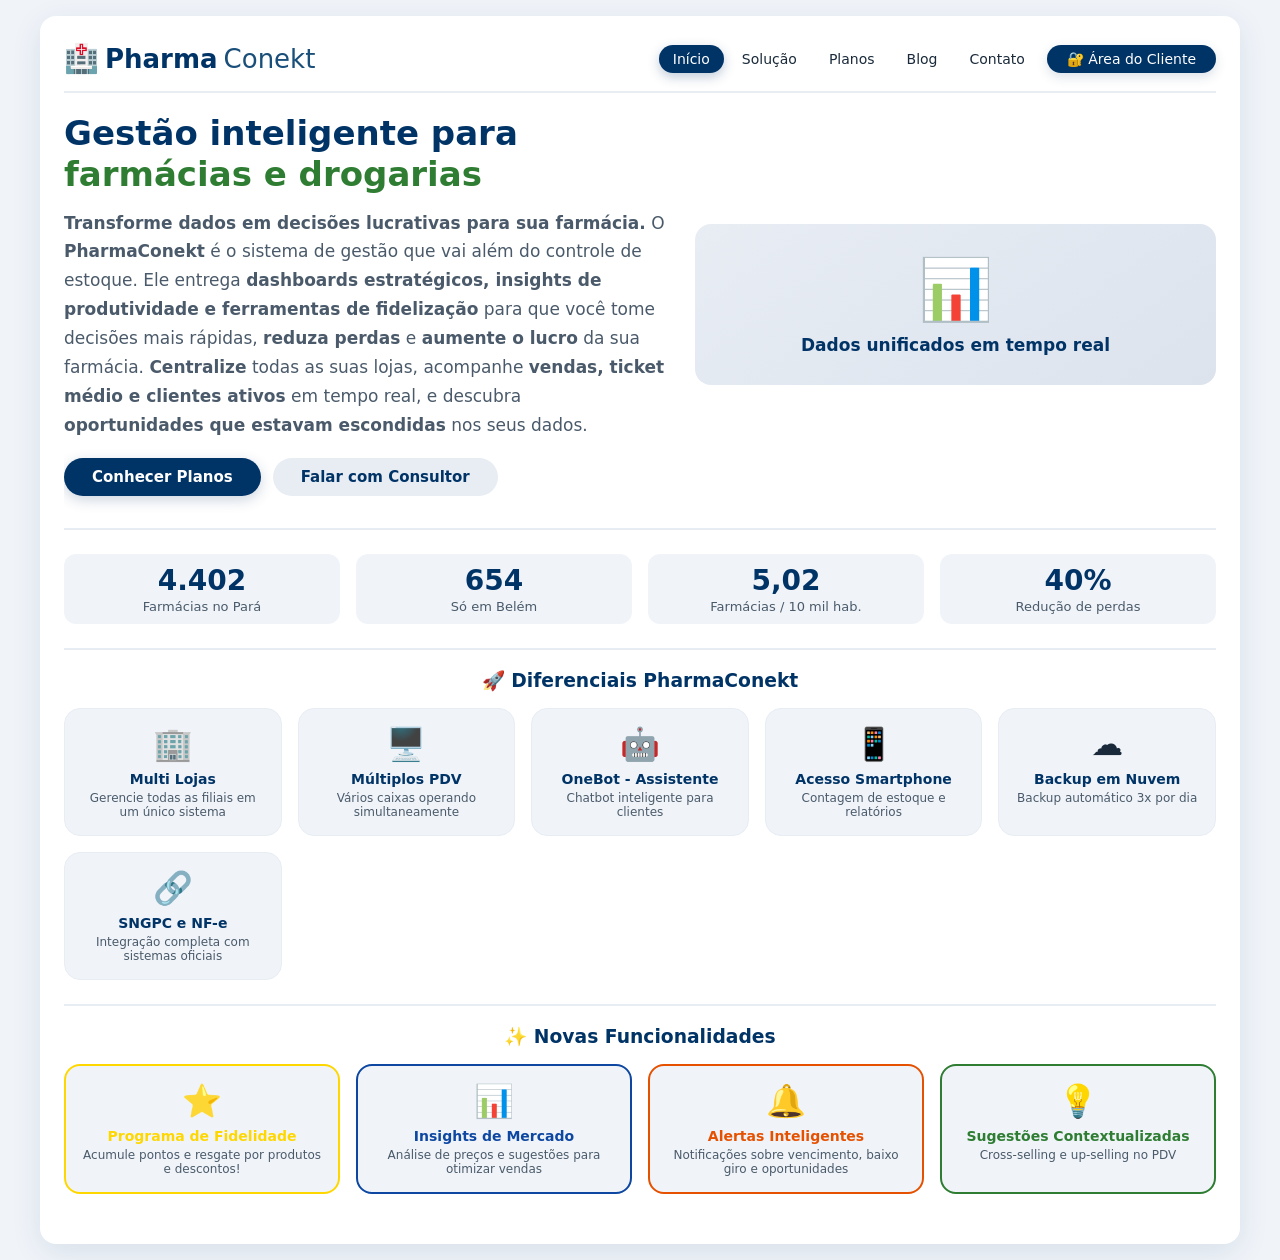
==== commit f559f5f6: "ONEBOT - ASSISTENTE DE SAÚDE novas funcionalidades" ====
--- a/index.html
+++ b/index.html
@@ -4831,44 +4831,981 @@
             </div>
         </div>
 
-        <!-- ===== ONEBOT - MANTIDO ===== -->
-        <div id="client-onebot" class="client-tab" style="display:none;">
-            <h3 style="color:var(--primary); margin-bottom:8px;">🤖 OneBot - Assistente de Saúde</h3>
-            <p style="color:var(--text-muted); margin-bottom:16px;">Chatbot inteligente para auxiliar clientes e farmacêuticos.</p>
-
-            <div class="card-grid">
-                <div class="card-stat">
-                    <div class="number">24</div>
-                    <div class="label">Atendimentos hoje</div>
-                </div>
-                <div class="card-stat">
-                    <div class="number" style="color:var(--secondary);">89%</div>
-                    <div class="label">Taxa de satisfação</div>
-                </div>
-                <div class="card-stat">
-                    <div class="number" style="color:#0d47a1;">12</div>
-                    <div class="label">Dúvidas respondidas</div>
-                </div>
-                <div class="card-stat">
-                    <div class="number" style="color:var(--accent);">8</div>
-                    <div class="label">Encaminhamentos</div>
-                </div>
-            </div>
-
-            <div style="background:var(--bg-light); border-radius:var(--radius); padding:16px; margin:12px 0;">
-                <div style="display:flex; gap:12px; align-items:center; flex-wrap:wrap;">
-                    <div style="font-size:48px;">🤖</div>
-                    <div>
-                        <h4 style="color:var(--primary);">OneBot está online!</h4>
-                        <p style="font-size:14px; color:var(--text-muted);">
-                            O assistente virtual está pronto para ajudar seus clientes.
-                        </p>
+        <!-- ========================================================== -->
+<!-- ===== ONEBOT - ASSISTENTE DE SAÚDE ===== -->
+<!-- ========================================================== -->
+
+<div id="client-onebot" class="client-tab" style="display:none;">
+    <!-- ===== CABEÇALHO ===== -->
+    <div style="display:flex; justify-content:space-between; align-items:center; flex-wrap:wrap; gap:12px; margin-bottom:16px;">
+        <div>
+            <h3 style="color:var(--primary);">🤖 OneBot - Assistente de Saúde</h3>
+            <p style="color:var(--text-muted); font-size:14px;">Seu assistente virtual inteligente para farmácia</p>
+        </div>
+        <div style="display:flex; gap:8px; flex-wrap:wrap;">
+            <button class="btn-success btn-sm" onclick="abrirChatOneBot()">💬 Abrir Chat</button>
+            <button class="btn-secondary btn-sm" onclick="gerarRelatorioOneBot()">📊 Relatório</button>
+            <button class="btn-secondary btn-sm" onclick="configurarOneBot()">⚙️ Configurar</button>
+            <button class="btn-secondary btn-sm" onclick="verClientesAtendidos()">👥 Clientes</button>
+        </div>
+    </div>
+
+    <!-- ===== DASHBOARD DE MÉTRICAS ===== -->
+    <div class="card-grid" style="margin-bottom:16px;">
+        <div class="card-stat">
+            <div class="number" id="onebotAtendimentosHoje">24</div>
+            <div class="label">💬 Atendimentos hoje</div>
+        </div>
+        <div class="card-stat">
+            <div class="number" style="color:var(--secondary);" id="onebotSatisfacao">89%</div>
+            <div class="label">😊 Taxa de satisfação</div>
+        </div>
+        <div class="card-stat">
+            <div class="number" style="color:#0d47a1;" id="onebotDuvidasRespondidas">12</div>
+            <div class="label">📝 Dúvidas respondidas</div>
+        </div>
+        <div class="card-stat">
+            <div class="number" style="color:var(--accent);" id="onebotEncaminhamentos">8</div>
+            <div class="label">🔄 Encaminhamentos</div>
+        </div>
+        <div class="card-stat">
+            <div class="number" style="color:#e65100;" id="onebotTempoMedio">2,5 min</div>
+            <div class="label">⏱️ Tempo médio de atendimento</div>
+        </div>
+        <div class="card-stat" style="background:#E3F2FD;">
+            <div class="number" style="color:#0d47a1;" id="onebotTotalAtendimentos">156</div>
+            <div class="label">📈 Total de atendimentos (mês)</div>
+        </div>
+        <!-- NOVO CARD: CLIENTES ATENDIDOS -->
+        <div class="card-stat" style="background:#FFF8E1;">
+            <div class="number" style="color:var(--gold);" id="onebotClientesAtendidosCount">89</div>
+            <div class="label">👥 Clientes Atendidos</div>
+            <span style="font-size:11px; color:var(--text-muted);">🔽 Clique para ver lista</span>
+        </div>
+    </div>
+
+    <!-- ===== ÁREA PRINCIPAL ===== -->
+    <div style="display:grid; grid-template-columns:1fr 1.2fr; gap:16px;">
+
+        <!-- ===== COLUNA ESQUERDA: PERGUNTAS RÁPIDAS E SERVIÇOS ===== -->
+        <div style="display:flex; flex-direction:column; gap:12px;">
+
+            <!-- Perguntas Rápidas -->
+            <div style="background:var(--bg-light); border-radius:var(--radius); padding:16px;">
+                <h4 style="color:var(--primary); font-size:15px; margin-bottom:8px;">⚡ Perguntas Rápidas</h4>
+                <div style="display:flex; flex-wrap:wrap; gap:6px;">
+                    <button class="btn-secondary btn-sm" onclick="perguntaRapida('Como tomar este medicamento?')">💊 Como tomar?</button>
+                    <button class="btn-secondary btn-sm" onclick="perguntaRapida('Quais os efeitos colaterais?')">⚠️ Efeitos colaterais</button>
+                    <button class="btn-secondary btn-sm" onclick="perguntaRapida('Tem interação com outros medicamentos?')">🔄 Interações</button>
+                    <button class="btn-secondary btn-sm" onclick="perguntaRapida('Qual o preço deste medicamento?')">💰 Preço</button>
+                    <button class="btn-secondary btn-sm" onclick="perguntaRapida('Tem desconto para farmácia popular?')">🏥 Farmácia Popular</button>
+                    <button class="btn-secondary btn-sm" onclick="perguntaRapida('Preciso de receita médica?')">📋 Receita</button>
+                    <button class="btn-secondary btn-sm" onclick="perguntaRapida('Qual a validade?')">📅 Validade</button>
+                    <button class="btn-secondary btn-sm" onclick="perguntaRapida('Como armazenar este medicamento?')">🏠 Armazenamento</button>
+                </div>
+            </div>
+
+            <!-- Serviços Disponíveis -->
+            <div style="background:var(--bg-light); border-radius:var(--radius); padding:16px;">
+                <h4 style="color:var(--primary); font-size:15px; margin-bottom:8px;">🛎️ Serviços Disponíveis</h4>
+                <div style="display:grid; grid-template-columns:1fr 1fr; gap:6px;">
+                    <button class="btn-primary btn-sm" onclick="servicoOneBot('Agendar Farmácia Popular')">🏥 Farmácia Popular</button>
+                    <button class="btn-gold btn-sm" onclick="servicoOneBot('Verificar Medicamentos')">💊 Verificar Medicamentos</button>
+                    <button class="btn-success btn-sm" onclick="servicoOneBot('Agendar Retirada')">📦 Agendar Retirada</button>
+                    <button class="btn-secondary btn-sm" onclick="servicoOneBot('Agendar Consulta')">👨‍⚕️ Agendar Consulta</button>
+                    <button class="btn-secondary btn-sm" onclick="servicoOneBot('Falar com Farmacêutico')">💬 Falar com Farmacêutico</button>
+                    <button class="btn-secondary btn-sm" onclick="servicoOneBot('Programar Lembrete')">🔔 Programar Lembrete</button>
+                </div>
+            </div>
+
+            <!-- Lembretes -->
+            <div style="background:var(--bg-light); border-radius:var(--radius); padding:16px;">
+                <h4 style="color:var(--primary); font-size:15px; margin-bottom:8px;">🔔 Lembretes Ativos</h4>
+                <div id="onebotLembretesContainer">
+                    <div style="display:flex; justify-content:space-between; align-items:center; padding:6px 0; border-bottom:1px solid #e8edf4; font-size:13px;">
+                        <span>💊 Tomar Paracetamol</span>
+                        <span style="color:var(--text-muted); font-size:11px;">10:00</span>
+                        <button class="btn-danger btn-sm" style="padding:2px 8px; font-size:10px;" onclick="removerLembrete(this)">✕</button>
                     </div>
-                </div>
-                <button class="btn-primary btn-sm" onclick="alert('💬 Abrindo chat do OneBot...')">💬 Abrir Chat</button>
-            </div>
-        </div>
-    </section>
+                    <div style="display:flex; justify-content:space-between; align-items:center; padding:6px 0; border-bottom:1px solid #e8edf4; font-size:13px;">
+                        <span>💊 Tomar Dipirona</span>
+                        <span style="color:var(--text-muted); font-size:11px;">14:00</span>
+                        <button class="btn-danger btn-sm" style="padding:2px 8px; font-size:10px;" onclick="removerLembrete(this)">✕</button>
+                    </div>
+                    <div style="display:flex; justify-content:space-between; align-items:center; padding:6px 0; font-size:13px;">
+                        <span>💊 Tomar Amoxicilina</span>
+                        <span style="color:var(--text-muted); font-size:11px;">20:00</span>
+                        <button class="btn-danger btn-sm" style="padding:2px 8px; font-size:10px;" onclick="removerLembrete(this)">✕</button>
+                    </div>
+                </div>
+                <button class="btn-primary btn-sm" style="width:100%; margin-top:8px;" onclick="adicionarLembrete()">➕ Adicionar Lembrete</button>
+            </div>
+        </div>
+
+        <!-- ===== COLUNA DIREITA: CHAT ===== -->
+        <div style="background:var(--bg-light); border-radius:var(--radius); padding:16px; display:flex; flex-direction:column; height:500px;">
+            <div style="display:flex; justify-content:space-between; align-items:center; margin-bottom:12px;">
+                <div>
+                    <span style="font-size:18px;">🤖</span>
+                    <span style="font-weight:600; margin-left:8px;">OneBot</span>
+                    <span style="font-size:12px; color:var(--text-muted); margin-left:8px;">🟢 Online</span>
+                </div>
+                <div>
+                    <span style="font-size:12px; color:var(--text-muted);" id="onebotHorario">Última atividade: agora</span>
+                    <span style="font-size:12px; color:var(--text-muted); margin-left:12px;">👥 <span id="onebotClientesOnline">3</span> online</span>
+                </div>
+            </div>
+
+            <!-- Mensagens do Chat -->
+            <div id="onebotChatMessages" style="flex:1; overflow-y:auto; background:var(--bg-white); border-radius:var(--radius); padding:12px; margin-bottom:10px; max-height:350px; min-height:250px;">
+                <div style="display:flex; gap:8px; margin-bottom:10px;">
+                    <div style="background:var(--primary); color:#fff; padding:8px 12px; border-radius:12px 12px 12px 4px; max-width:80%; font-size:13px;">
+                        Olá! Eu sou o <strong>OneBot</strong>, seu assistente virtual de saúde. Como posso ajudar você hoje?
+                    </div>
+                </div>
+                <div style="display:flex; gap:8px; margin-bottom:10px; justify-content:flex-start;">
+                    <div style="background:#e8edf4; color:var(--text-dark); padding:8px 12px; border-radius:12px 12px 4px 12px; max-width:80%; font-size:13px;">
+                        💡 Você pode me perguntar sobre medicamentos, saúde, farmácia popular e muito mais!
+                    </div>
+                </div>
+            </div>
+
+            <!-- Campo de entrada -->
+            <div style="display:flex; gap:8px; align-items:center; background:var(--bg-white); border-radius:30px; padding:4px; border:2px solid #d5dde8;">
+                <input type="text" id="onebotChatInput" placeholder="Digite sua pergunta aqui..." style="flex:1; padding:10px 16px; border:none; border-radius:30px; font-size:14px; background:transparent; outline:none;">
+                <button class="btn-primary btn-sm" id="onebotSendBtn" style="border-radius:30px; padding:8px 20px;">Enviar</button>
+            </div>
+
+            <!-- Sugestões rápidas -->
+            <div style="display:flex; gap:4px; flex-wrap:wrap; margin-top:8px;">
+                <span style="font-size:11px; color:var(--text-muted);">Sugestões:</span>
+                <span class="suggestion-chat" onclick="perguntaRapida('Quais medicamentos para dor de cabeça?')" style="font-size:11px; color:var(--primary); cursor:pointer; background:#e3f2fd; padding:2px 10px; border-radius:12px;">💊 Dor de cabeça</span>
+                <span class="suggestion-chat" onclick="perguntaRapida('Qual o preço do Paracetamol?')" style="font-size:11px; color:var(--primary); cursor:pointer; background:#e3f2fd; padding:2px 10px; border-radius:12px;">💰 Preço</span>
+                <span class="suggestion-chat" onclick="perguntaRapida('Farmácia Popular funciona aqui?')" style="font-size:11px; color:var(--primary); cursor:pointer; background:#e3f2fd; padding:2px 10px; border-radius:12px;">🏥 Farmácia Popular</span>
+            </div>
+        </div>
+    </div>
+
+    <!-- ===== ÁREA DE ESTATÍSTICAS ADICIONAIS ===== -->
+    <div style="display:grid; grid-template-columns:repeat(auto-fit, minmax(180px,1fr)); gap:12px; margin-top:16px;">
+        <div style="background:var(--bg-light); border-radius:var(--radius); padding:12px; text-align:center;">
+            <span style="font-size:24px;">📝</span>
+            <div style="font-size:20px; font-weight:700; color:var(--primary);" id="onebotPerguntasComuns">5</div>
+            <div style="font-size:12px; color:var(--text-muted);">Perguntas mais comuns</div>
+        </div>
+        <div style="background:var(--bg-light); border-radius:var(--radius); padding:12px; text-align:center;">
+            <span style="font-size:24px;">👥</span>
+            <div style="font-size:20px; font-weight:700; color:var(--secondary);" id="onebotClientesAtendidosDisplay">89</div>
+            <div style="font-size:12px; color:var(--text-muted);">Clientes atendidos</div>
+        </div>
+        <div style="background:var(--bg-light); border-radius:var(--radius); padding:12px; text-align:center;">
+            <span style="font-size:24px;">⭐</span>
+            <div style="font-size:20px; font-weight:700; color:var(--gold);" id="onebotAvaliacaoMedia">4.8</div>
+            <div style="font-size:12px; color:var(--text-muted);">Avaliação média (5 estrelas)</div>
+        </div>
+        <div style="background:var(--bg-light); border-radius:var(--radius); padding:12px; text-align:center;">
+            <span style="font-size:24px;">🔄</span>
+            <div style="font-size:20px; font-weight:700; color:#0d47a1;" id="onebotTaxaResolucao">92%</div>
+            <div style="font-size:12px; color:var(--text-muted);">Taxa de resolução</div>
+        </div>
+    </div>
+
+    <!-- ===== SEÇÃO: CLIENTES ATENDIDOS (NOVA) ===== -->
+    <div style="margin-top:20px; background:var(--bg-light); border-radius:var(--radius); padding:16px; border:2px solid var(--gold);">
+        <div style="display:flex; justify-content:space-between; align-items:center; flex-wrap:wrap; gap:12px; margin-bottom:12px;">
+            <div>
+                <h4 style="color:var(--primary);">👥 Últimos Clientes Atendidos</h4>
+                <p style="font-size:13px; color:var(--text-muted);">Histórico dos clientes que interagiram com o OneBot</p>
+            </div>
+            <button class="btn-primary btn-sm" onclick="verClientesAtendidos()">📋 Ver Todos</button>
+        </div>
+        <div class="table-wrapper" style="margin:0;">
+            <table id="onebotClientesTable">
+                <thead>
+                    <tr>
+                        <th>#</th>
+                        <th>Cliente</th>
+                        <th>Telefone</th>
+                        <th>Data/Hora</th>
+                        <th>Tempo</th>
+                        <th>Status</th>
+                        <th>Ação</th>
+                    </tr>
+                </thead>
+                <tbody id="onebotClientesTableBody">
+                    <!-- Preenchido via JS -->
+                </tbody>
+            </table>
+        </div>
+    </div>
+</div>
+
+<!-- ========================================================== -->
+<!-- ===== MODAL CLIENTES ATENDIDOS ===== -->
+<!-- ========================================================== -->
+
+<div class="modal-overlay" id="clientesAtendidosModal">
+    <div class="modal-cadastro" style="max-width:700px;">
+        <button class="close-modal" id="closeClientesAtendidosModal">&times;</button>
+        <h3>👥 Clientes Atendidos - OneBot</h3>
+        <div class="subtitle" style="color:var(--text-muted); font-size:14px; margin-bottom:12px;">
+            Lista completa de clientes que interagiram com o assistente virtual
+        </div>
+
+        <!-- Filtros -->
+        <div style="display:flex; flex-wrap:wrap; gap:12px; margin-bottom:16px; align-items:center;">
+            <input type="text" id="filtroClienteOneBot" placeholder="🔍 Buscar cliente..." style="flex:1; padding:6px 12px; border:2px solid #d5dde8; border-radius:8px; font-size:13px; min-width:150px;">
+            <button class="btn-primary btn-sm" onclick="filtrarClientesOneBot()">🔍 Filtrar</button>
+            <button class="btn-secondary btn-sm" onclick="limparFiltroClientesOneBot()">🗑️ Limpar</button>
+            <span style="font-size:12px; color:var(--text-muted);" id="totalClientesOneBot">Total: 0 clientes</span>
+        </div>
+
+        <div class="table-wrapper">
+            <table>
+                <thead>
+                    <tr>
+                        <th>#</th>
+                        <th>Cliente</th>
+                        <th>Telefone</th>
+                        <th>Data/Hora</th>
+                        <th>Tempo</th>
+                        <th>Assunto</th>
+                        <th>Status</th>
+                        <th>Atendente</th>
+                    </tr>
+                </thead>
+                <tbody id="clientesAtendidosTableBody">
+                    <!-- Preenchido via JS -->
+                </tbody>
+            </table>
+        </div>
+
+        <div style="display:flex; justify-content:space-between; align-items:center; flex-wrap:wrap; gap:12px; margin-top:12px;">
+            <span style="font-size:13px; color:var(--text-muted);" id="clientesPaginacaoInfo">Mostrando 1-10 de 0 clientes</span>
+            <div style="display:flex; gap:4px;">
+                <button class="btn-secondary btn-sm" onclick="clientesPaginaAnterior()">◀ Anterior</button>
+                <span style="padding:4px 12px; background:var(--bg-light); border-radius:4px; font-size:13px;" id="clientesPaginaAtual">1</span>
+                <button class="btn-secondary btn-sm" onclick="clientesProximaPagina()">Próxima ▶</button>
+            </div>
+        </div>
+
+        <div style="display:flex; gap:8px; margin-top:16px; flex-wrap:wrap;">
+            <button class="btn-secondary btn-sm" onclick="exportarClientesCSV()">📄 Exportar CSV</button>
+            <button class="btn-secondary btn-sm" onclick="imprimirClientes()">🖨️ Imprimir</button>
+            <button class="btn-danger btn-sm" onclick="fecharModalClientes()">✖️ Fechar</button>
+        </div>
+    </div>
+</div>
+
+<!-- ========================================================== -->
+<!-- ===== MODAL CONFIGURAÇÃO ONEBOT ===== -->
+<!-- ========================================================== -->
+
+<div class="modal-overlay" id="configOneBotModal">
+    <div class="modal-cadastro" style="max-width:500px;">
+        <button class="close-modal" id="closeConfigOneBotModal">&times;</button>
+        <h3>⚙️ Configuração do OneBot</h3>
+        <div class="subtitle" style="color:var(--text-muted); font-size:14px; margin-bottom:12px;">Personalize o assistente virtual</div>
+
+        <div class="form-group">
+            <label>Nome do Assistente</label>
+            <input type="text" id="configOneBotNome" value="OneBot" placeholder="Nome do assistente">
+        </div>
+        <div class="form-group">
+            <label>Tempo de Resposta (segundos)</label>
+            <input type="number" id="configOneBotTempo" value="2" min="1" max="10">
+        </div>
+        <div class="form-group">
+            <label>Idioma</label>
+            <select id="configOneBotIdioma">
+                <option value="pt">🇧🇷 Português</option>
+                <option value="en">🇺🇸 Inglês</option>
+                <option value="es">🇪🇸 Espanhol</option>
+            </select>
+        </div>
+        <div class="form-group">
+            <label>Tema do Chat</label>
+            <select id="configOneBotTema">
+                <option value="claro">☀️ Claro</option>
+                <option value="escuro">🌙 Escuro</option>
+                <option value="azul">🔵 Azul</option>
+            </select>
+        </div>
+        <div class="form-group">
+            <label>Saudação Personalizada</label>
+            <input type="text" id="configOneBotSaudacao" value="Olá! Eu sou o OneBot, seu assistente de saúde. Como posso ajudar você hoje?" placeholder="Mensagem de saudação">
+        </div>
+
+        <button class="btn-cadastro-confirm" id="configOneBotSalvar" style="width:100%; padding:12px; border:none; border-radius:30px; background:var(--secondary); color:#fff; font-weight:700; font-size:16px; cursor:pointer; transition:var(--transition);">💾 Salvar Configurações</button>
+        <button class="btn-cadastro-cancel" id="configOneBotCancelar" style="width:100%; padding:10px; border:2px solid #d5dde8; border-radius:30px; background:transparent; color:var(--text-dark); font-weight:600; cursor:pointer; transition:var(--transition); margin-top:8px;">✖️ Cancelar</button>
+    </div>
+</div>
+
+<!-- ========================================================== -->
+<!-- ===== CSS COMPLEMENTAR ===== -->
+<!-- ========================================================== -->
+
+<style>
+    .suggestion-chat:hover {
+        background: var(--primary) !important;
+        color: #fff !important;
+        transform: scale(1.05);
+    }
+
+    #onebotChatMessages::-webkit-scrollbar {
+        width: 6px;
+    }
+
+    #onebotChatMessages::-webkit-scrollbar-track {
+        background: #f0f4f9;
+        border-radius: 10px;
+    }
+
+    #onebotChatMessages::-webkit-scrollbar-thumb {
+        background: var(--primary);
+        border-radius: 10px;
+    }
+
+    .btn-gold {
+        background: #FFD700;
+        color: #333;
+        border: none;
+        font-weight: 700;
+        padding: 6px 16px;
+        border-radius: 30px;
+        cursor: pointer;
+        transition: var(--transition);
+        font-size: 12px;
+    }
+
+    .btn-gold:hover {
+        background: #e6c200;
+        transform: translateY(-2px);
+    }
+
+    .card-stat.clickable {
+        cursor: pointer;
+        transition: var(--transition);
+    }
+
+    .card-stat.clickable:hover {
+        transform: translateY(-4px);
+        box-shadow: var(--shadow);
+    }
+</style>
+
+<!-- ========================================================== -->
+<!-- ===== JAVASCRIPT COMPLETO ===== -->
+<!-- ========================================================== -->
+
+<script>
+    // ================================================================
+    // ===== VARIÁVEIS GLOBAIS =====
+    // ================================================================
+
+    var oneBotChatHistory = [];
+    var oneBotAtendimentosHoje = 24;
+    var oneBotSatisfacao = 89;
+    var oneBotDuvidasRespondidas = 12;
+    var oneBotEncaminhamentos = 8;
+    var oneBotTempoMedio = 2.5;
+    var oneBotTotalAtendimentos = 156;
+    var oneBotPerguntasComuns = 5;
+    var oneBotClientesAtendidos = 89;
+    var oneBotAvaliacaoMedia = 4.8;
+    var oneBotTaxaResolucao = 92;
+
+    var clientesAtendidosData = [];
+    var clientesPageAtual = 1;
+    var clientesItensPorPagina = 10;
+    var clientesIdCounter = 1;
+
+    // ================================================================
+    // ===== DADOS DE RESPOSTAS =====
+    // ================================================================
+
+    var respostasOneBot = {
+        'como tomar': '💊 <strong>Orientação de uso:</strong><br><br>• Siga a orientação do seu médico ou farmacêutico.<br>• Leia a bula antes de usar.<br>• Respeite os horários e doses indicados.<br>• Não interrompa o tratamento sem orientação médica.<br>• Em caso de dúvidas, consulte o farmacêutico.',
+
+        'efeitos colaterais': '⚠️ <strong>Efeitos colaterais:</strong><br><br>• Podem ocorrer reações como náuseas, tontura ou sonolência.<br>• Em caso de reações graves, procure ajuda médica imediatamente.<br>• Consulte a bula para informações detalhadas.<br>• Informe seu médico sobre qualquer reação adversa.',
+
+        'interação': '🔄 <strong>Interação medicamentosa:</strong><br><br>• Informe seu médico sobre todos os medicamentos que você usa.<br>• Alguns medicamentos podem interagir entre si.<br>• Não misture medicamentos sem orientação médica.<br>• Consulte o farmacêutico para orientações seguras.',
+
+        'preço': '💰 <strong>Informação de preço:</strong><br><br>• Os preços podem variar conforme a farmácia e região.<br>• Consulte o balcão para valores atualizados.<br>• Aceitamos Farmácia Popular e convênios.<br>• Oferecemos descontos em compras com fidelidade.',
+
+        'farmácia popular': '🏥 <strong>Farmácia Popular:</strong><br><br>• A Farmácia Popular oferece medicamentos com desconto.<br>• Apresente o CPF do titular para participar.<br>• Confira a lista de medicamentos disponíveis.<br>• Atendimento disponível em nossa farmácia.',
+
+        'receita': '📋 <strong>Receita médica:</strong><br><br>• Alguns medicamentos exigem receita médica para compra.<br>• Medicamentos controlados necessitam de retenção de receita.<br>• Consulte nosso farmacêutico para mais informações.<br>• Mantenha suas receitas em dia.',
+
+        'validade': '📅 <strong>Validade do medicamento:</strong><br><br>• Verifique a data de validade na embalagem.<br>• Não utilize medicamentos vencidos.<br>• Descarte corretamente medicamentos vencidos.<br>• Consulte o farmacêutico para orientações sobre descarte.',
+
+        'armazenamento': '🏠 <strong>Armazenamento correto:</strong><br><br>• Mantenha os medicamentos em local fresco e seco.<br>• Evite exposição à luz solar direta.<br>• Mantenha fora do alcance de crianças.<br>• Respeite as condições de armazenamento indicadas na bula.',
+
+        'dor de cabeça': '💊 <strong>Medicamentos para dor de cabeça:</strong><br><br>• Paracetamol 500mg - R$ 8,50<br>• Dipirona 1g - R$ 12,90<br>• Ibuprofeno 600mg - R$ 15,50<br>• Aspirina 100mg - R$ 12,90<br><br>🔍 Recomendação: Consulte um médico para o diagnóstico correto.',
+
+        'padrão': '🤖 <strong>OneBot - Assistente de Saúde:</strong><br><br>• Entendi sua pergunta! 😊<br>• Meu sistema ainda está aprendendo sobre este assunto.<br>• Posso encaminhá-lo para um farmacêutico.<br>• Ou você pode reformular sua pergunta.<br><br>💡 Dica: Seja mais específico para que eu possa ajudar melhor!'
+    };
+
+    // ================================================================
+    // ===== DADOS MOCKADOS DE CLIENTES =====
+    // ================================================================
+
+    function carregarClientesMock() {
+        var nomes = ['Ana Souza', 'Carlos Lima', 'Mariana Costa', 'João Pereira', 'Fernanda Santos',
+            'Rafael Oliveira', 'Patrícia Silva', 'Lucas Mendes', 'Juliana Ferreira', 'Marcos Vinicius',
+            'Beatriz Santos', 'André Almeida', 'Camila Rocha', 'Diego Nascimento', 'Eduarda Araújo',
+            'Felipe Cardoso', 'Gabriela Lima', 'Henrique Barros', 'Isabela Castro', 'Jorge Menezes'
+        ];
+
+        var telefones = ['(91) 99999-0001', '(91) 99999-0002', '(91) 99999-0003', '(91) 99999-0004', '(91) 99999-0005',
+            '(91) 99999-0006', '(91) 99999-0007', '(91) 99999-0008', '(91) 99999-0009', '(91) 99999-0010',
+            '(91) 99999-0011', '(91) 99999-0012', '(91) 99999-0013', '(91) 99999-0014', '(91) 99999-0015',
+            '(91) 99999-0016', '(91) 99999-0017', '(91) 99999-0018', '(91) 99999-0019', '(91) 99999-0020'
+        ];
+
+        var assuntos = ['Dúvida sobre medicamento', 'Farmácia Popular', 'Agendamento', 'Consulta', 'Preço',
+            'Efeitos colaterais', 'Interação medicamentosa', 'Receita médica', 'Validade', 'Armazenamento'
+        ];
+
+        var statuses = ['✅ Finalizado', '⏳ Em andamento', '🔄 Encaminhado', '📋 Agendado'];
+
+        var now = new Date();
+
+        for (var i = 0; i < 89; i++) {
+            var nome = nomes[i % nomes.length];
+            var data = new Date(now);
+            data.setHours(data.getHours() - Math.floor(Math.random() * 48));
+            data.setMinutes(Math.floor(Math.random() * 60));
+
+            var tempo = (Math.random() * 5 + 1).toFixed(1);
+
+            clientesAtendidosData.push({
+                id: clientesIdCounter++,
+                cliente: nome,
+                telefone: telefones[i % telefones.length],
+                data: data.toLocaleDateString('pt-BR'),
+                hora: data.toLocaleTimeString('pt-BR', { hour: '2-digit', minute: '2-digit' }),
+                dataTimestamp: data.getTime(),
+                tempo: tempo + ' min',
+                assunto: assuntos[Math.floor(Math.random() * assuntos.length)],
+                status: statuses[Math.floor(Math.random() * statuses.length)],
+                atendente: ['João Silva', 'Maria Oliveira', 'Carlos Pereira', 'Ana Souza'][Math.floor(Math.random() * 4)]
+            });
+        }
+
+        // Ordena por data (mais recente primeiro)
+        clientesAtendidosData.sort(function(a, b) {
+            return b.dataTimestamp - a.dataTimestamp;
+        });
+    }
+
+    // ================================================================
+    // ===== FUNÇÕES DE INICIALIZAÇÃO =====
+    // ================================================================
+
+    function initOneBot() {
+        if (clientesAtendidosData.length === 0) {
+            carregarClientesMock();
+        }
+        atualizarMetricasOneBot();
+        renderizarClientesAtendidos();
+        document.getElementById('onebotHorario').textContent = 'Última atividade: ' + new Date().toLocaleTimeString('pt-BR', { hour: '2-digit', minute: '2-digit' });
+    }
+
+    function atualizarMetricasOneBot() {
+        document.getElementById('onebotAtendimentosHoje').textContent = oneBotAtendimentosHoje;
+        document.getElementById('onebotSatisfacao').textContent = oneBotSatisfacao + '%';
+        document.getElementById('onebotDuvidasRespondidas').textContent = oneBotDuvidasRespondidas;
+        document.getElementById('onebotEncaminhamentos').textContent = oneBotEncaminhamentos;
+        document.getElementById('onebotTempoMedio').textContent = oneBotTempoMedio.toFixed(1) + ' min';
+        document.getElementById('onebotTotalAtendimentos').textContent = oneBotTotalAtendimentos;
+        document.getElementById('onebotPerguntasComuns').textContent = oneBotPerguntasComuns;
+        document.getElementById('onebotClientesAtendidosDisplay').textContent = oneBotClientesAtendidos;
+        document.getElementById('onebotClientesAtendidosCount').textContent = oneBotClientesAtendidos;
+        document.getElementById('onebotAvaliacaoMedia').textContent = oneBotAvaliacaoMedia.toFixed(1);
+        document.getElementById('onebotTaxaResolucao').textContent = oneBotTaxaResolucao + '%';
+        document.getElementById('onebotClientesOnline').textContent = Math.floor(Math.random() * 8) + 1;
+    }
+
+    // ================================================================
+    // ===== FUNÇÕES DE CLIENTES ATENDIDOS =====
+    // ================================================================
+
+    function renderizarClientesAtendidos() {
+        var tbody = document.getElementById('onebotClientesTableBody');
+        if (!tbody) return;
+
+        var dados = clientesAtendidosData.slice(0, 10);
+        if (dados.length === 0) {
+            tbody.innerHTML = `
+                <tr>
+                    <td colspan="7" style="text-align:center; color:var(--text-muted); padding:20px;">
+                        <div style="font-size:24px; margin-bottom:8px;">👥</div>
+                        Nenhum cliente atendido ainda
+                    </td>
+                </tr>
+            `;
+            return;
+        }
+
+        var html = '';
+        dados.forEach(function(c, index) {
+            var statusColor = c.status.includes('Finalizado') ? '#e8f5e9' : c.status.includes('Andamento') ? '#e3f2fd' : c.status.includes('Encaminhado') ? '#fff3e0' : '#e8f5e9';
+            var statusTextColor = c.status.includes('Finalizado') ? '#2e7d32' : c.status.includes('Andamento') ? '#0d47a1' : c.status.includes('Encaminhado') ? '#e65100' : '#2e7d32';
+            html += `
+                <tr>
+                    <td>${c.id}</td>
+                    <td><strong>${c.cliente}</strong></td>
+                    <td>${c.telefone}</td>
+                    <td>${c.data} ${c.hora}</td>
+                    <td>${c.tempo}</td>
+                    <td><span style="background:${statusColor}; color:${statusTextColor}; padding:2px 8px; border-radius:10px; font-size:11px;">${c.status}</span></td>
+                    <td>
+                        <button class="btn-secondary btn-sm" onclick="verDetalhesClienteOneBot(${c.id})">📋</button>
+                    </td>
+                </tr>
+            `;
+        });
+        tbody.innerHTML = html;
+    }
+
+    function verClientesAtendidos() {
+        var modal = document.getElementById('clientesAtendidosModal');
+        if (!modal) return;
+
+        modal.classList.add('active');
+        clientesPageAtual = 1;
+        renderizarClientesAtendidosModal();
+        document.getElementById('totalClientesOneBot').textContent = 'Total: ' + clientesAtendidosData.length + ' clientes';
+    }
+
+    function renderizarClientesAtendidosModal() {
+        var tbody = document.getElementById('clientesAtendidosTableBody');
+        if (!tbody) return;
+
+        var filtro = document.getElementById('filtroClienteOneBot') ? document.getElementById('filtroClienteOneBot').value.toLowerCase().trim() : '';
+
+        var dadosFiltrados = clientesAtendidosData.filter(function(c) {
+            return c.cliente.toLowerCase().includes(filtro) || c.telefone.includes(filtro) || c.assunto.toLowerCase().includes(filtro);
+        });
+
+        var total = dadosFiltrados.length;
+        var totalPaginas = Math.ceil(total / clientesItensPorPagina);
+        if (clientesPageAtual > totalPaginas) clientesPageAtual = 1;
+        if (clientesPageAtual < 1) clientesPageAtual = 1;
+
+        var inicio = (clientesPageAtual - 1) * clientesItensPorPagina;
+        var fim = Math.min(inicio + clientesItensPorPagina, total);
+        var paginaDados = dadosFiltrados.slice(inicio, fim);
+
+        if (paginaDados.length === 0) {
+            tbody.innerHTML = `
+                <tr>
+                    <td colspan="8" style="text-align:center; color:var(--text-muted); padding:30px;">
+                        <div style="font-size:32px; margin-bottom:8px;">👥</div>
+                        Nenhum cliente encontrado
+                    </td>
+                </tr>
+            `;
+        } else {
+            var html = '';
+            paginaDados.forEach(function(c) {
+                var statusColor = c.status.includes('Finalizado') ? '#e8f5e9' : c.status.includes('Andamento') ? '#e3f2fd' : c.status.includes('Encaminhado') ? '#fff3e0' : '#e8f5e9';
+                var statusTextColor = c.status.includes('Finalizado') ? '#2e7d32' : c.status.includes('Andamento') ? '#0d47a1' : c.status.includes('Encaminhado') ? '#e65100' : '#2e7d32';
+                html += `
+                    <tr>
+                        <td>${c.id}</td>
+                        <td><strong>${c.cliente}</strong></td>
+                        <td>${c.telefone}</td>
+                        <td>${c.data} ${c.hora}</td>
+                        <td>${c.tempo}</td>
+                        <td>${c.assunto}</td>
+                        <td><span style="background:${statusColor}; color:${statusTextColor}; padding:2px 8px; border-radius:10px; font-size:11px;">${c.status}</span></td>
+                        <td>${c.atendente}</td>
+                    </tr>
+                `;
+            });
+            tbody.innerHTML = html;
+        }
+
+        document.getElementById('clientesPaginacaoInfo').textContent =
+            'Mostrando ' + (total > 0 ? inicio + 1 : 0) + '-' + fim + ' de ' + total + ' clientes';
+        document.getElementById('clientesPaginaAtual').textContent = clientesPageAtual;
+        document.getElementById('totalClientesOneBot').textContent = 'Total: ' + total + ' clientes';
+    }
+
+    function filtrarClientesOneBot() {
+        clientesPageAtual = 1;
+        renderizarClientesAtendidosModal();
+    }
+
+    function limparFiltroClientesOneBot() {
+        document.getElementById('filtroClienteOneBot').value = '';
+        clientesPageAtual = 1;
+        renderizarClientesAtendidosModal();
+    }
+
+    function clientesPaginaAnterior() {
+        if (clientesPageAtual > 1) {
+            clientesPageAtual--;
+            renderizarClientesAtendidosModal();
+        }
+    }
+
+    function clientesProximaPagina() {
+        var total = clientesAtendidosData.length;
+        var totalPaginas = Math.ceil(total / clientesItensPorPagina);
+        if (clientesPageAtual < totalPaginas) {
+            clientesPageAtual++;
+            renderizarClientesAtendidosModal();
+        }
+    }
+
+    function verDetalhesClienteOneBot(id) {
+        var cliente = clientesAtendidosData.find(function(c) { return c.id === id; });
+        if (!cliente) return;
+
+        alert('📋 DETALHES DO CLIENTE\n' +
+              '================================\n\n' +
+              '👤 Cliente: ' + cliente.cliente + '\n' +
+              '📞 Telefone: ' + cliente.telefone + '\n' +
+              '📅 Data: ' + cliente.data + ' ' + cliente.hora + '\n' +
+              '⏱️ Tempo: ' + cliente.tempo + '\n' +
+              '📝 Assunto: ' + cliente.assunto + '\n' +
+              '📊 Status: ' + cliente.status + '\n' +
+              '👨‍💼 Atendente: ' + cliente.atendente + '\n\n' +
+              '💬 Histórico de conversas:\n' +
+              '   • ' + cliente.assunto + ' - ' + cliente.data);
+    }
+
+    function exportarClientesCSV() {
+        if (clientesAtendidosData.length === 0) {
+            alert('⚠️ Nenhum cliente para exportar.');
+            return;
+        }
+
+        var csv = 'ID,Cliente,Telefone,Data,Hora,Tempo,Assunto,Status,Atendente\n';
+        clientesAtendidosData.forEach(function(c) {
+            csv += c.id + ',' +
+                   c.cliente + ',' +
+                   c.telefone + ',' +
+                   c.data + ',' +
+                   c.hora + ',' +
+                   c.tempo + ',' +
+                   c.assunto + ',' +
+                   c.status + ',' +
+                   c.atendente + '\n';
+        });
+
+        var blob = new Blob([csv], { type: 'text/csv;charset=utf-8;' });
+        var link = document.createElement('a');
+        link.href = URL.createObjectURL(blob);
+        link.download = 'clientes_atendidos_onebot_' + new Date().toISOString().split('T')[0] + '.csv';
+        link.click();
+        URL.revokeObjectURL(link.href);
+    }
+
+    function imprimirClientes() {
+        alert('🖨️ Imprimindo lista de clientes atendidos...');
+    }
+
+    function fecharModalClientes() {
+        document.getElementById('clientesAtendidosModal').classList.remove('active');
+    }
+
+    // ================================================================
+    // ===== FUNÇÕES DO CHAT =====
+    // ================================================================
+
+    function abrirChatOneBot() {
+        var container = document.getElementById('onebotChatMessages');
+        if (container) {
+            container.scrollTop = container.scrollHeight;
+        }
+        document.getElementById('onebotChatInput').focus();
+    }
+
+    function enviarMensagemOneBot() {
+        var input = document.getElementById('onebotChatInput');
+        var message = input.value.trim();
+        if (!message) return;
+
+        // Adiciona mensagem do usuário
+        adicionarMensagemUsuario(message);
+        input.value = '';
+
+        // Processa resposta
+        processarPerguntaOneBot(message);
+
+        // Atualiza estatísticas
+        oneBotAtendimentosHoje++;
+        oneBotTotalAtendimentos++;
+        atualizarMetricasOneBot();
+    }
+
+    function adicionarMensagemUsuario(texto) {
+        var container = document.getElementById('onebotChatMessages');
+        if (!container) return;
+
+        var div = document.createElement('div');
+        div.style.cssText = 'display:flex; gap:8px; margin-bottom:10px; justify-content:flex-end;';
+        div.innerHTML = `
+            <div style="background:var(--primary); color:#fff; padding:8px 12px; border-radius:12px 12px 4px 12px; max-width:80%; font-size:13px;">
+                ${texto}
+            </div>
+        `;
+        container.appendChild(div);
+        container.scrollTop = container.scrollHeight;
+
+        // Registra cliente atendido
+        registrarClienteAtendido(texto);
+    }
+
+    function adicionarMensagemOneBot(texto) {
+        var container = document.getElementById('onebotChatMessages');
+        if (!container) return;
+
+        var div = document.createElement('div');
+        div.style.cssText = 'display:flex; gap:8px; margin-bottom:10px; justify-content:flex-start;';
+        div.innerHTML = `
+            <div style="background:#e8edf4; color:var(--text-dark); padding:8px 12px; border-radius:12px 12px 12px 4px; max-width:80%; font-size:13px; line-height:1.6;">
+                ${texto}
+            </div>
+        `;
+        container.appendChild(div);
+        container.scrollTop = container.scrollHeight;
+    }
+
+    function registrarClienteAtendido(pergunta) {
+        var now = new Date();
+        var nomeCliente = document.getElementById('onebotChatInput').value.trim() || 'Cliente Anônimo';
+
+        // Verifica se já existe um cliente com este nome nas últimas 24 horas
+        var exists = clientesAtendidosData.some(function(c) {
+            return c.cliente === nomeCliente && c.data === now.toLocaleDateString('pt-BR');
+        });
+
+        if (!exists && nomeCliente !== 'Cliente Anônimo') {
+            var assuntos = ['Dúvida sobre medicamento', 'Farmácia Popular', 'Agendamento', 'Consulta', 'Preço',
+                'Efeitos colaterais', 'Interação medicamentosa', 'Receita médica', 'Validade', 'Armazenamento'
+            ];
+            var statuses = ['✅ Finalizado', '⏳ Em andamento', '🔄 Encaminhado', '📋 Agendado'];
+
+            clientesAtendidosData.push({
+                id: clientesIdCounter++,
+                cliente: nomeCliente,
+                telefone: '(91) 9' + String(Math.floor(1000 + Math.random() * 9000)) + '-' + String(Math.floor(1000 + Math.random() * 9000)),
+                data: now.toLocaleDateString('pt-BR'),
+                hora: now.toLocaleTimeString('pt-BR', { hour: '2-digit', minute: '2-digit' }),
+                dataTimestamp: now.getTime(),
+                tempo: (Math.random() * 5 + 1).toFixed(1) + ' min',
+                assunto: assuntos[Math.floor(Math.random() * assuntos.length)],
+                status: statuses[Math.floor(Math.random() * statuses.length)],
+                atendente: ['João Silva', 'Maria Oliveira', 'Carlos Pereira', 'Ana Souza'][Math.floor(Math.random() * 4)]
+            });
+
+            oneBotClientesAtendidos++;
+            atualizarMetricasOneBot();
+            renderizarClientesAtendidos();
+        }
+    }
+
+    function processarPerguntaOneBot(pergunta) {
+        var texto = pergunta.toLowerCase();
+
+        setTimeout(function() {
+            var resposta = '';
+
+            if (texto.includes('como tomar') || texto.includes('como tomar este') || texto.includes('tomar')) {
+                resposta = respostasOneBot['como tomar'];
+            } else if (texto.includes('efeito colateral') || texto.includes('efeitos colaterais') || texto.includes('reação')) {
+                resposta = respostasOneBot['efeitos colaterais'];
+            } else if (texto.includes('interação') || texto.includes('interações') || texto.includes('misturar')) {
+                resposta = respostasOneBot['interação'];
+            } else if (texto.includes('preço') || texto.includes('custa') || texto.includes('valor')) {
+                resposta = respostasOneBot['preço'];
+            } else if (texto.includes('farmácia popular') || texto.includes('popular')) {
+                resposta = respostasOneBot['farmácia popular'];
+            } else if (texto.includes('receita') || texto.includes('receita médica') || texto.includes('controlado')) {
+                resposta = respostasOneBot['receita'];
+            } else if (texto.includes('validade') || texto.includes('vencimento')) {
+                resposta = respostasOneBot['validade'];
+            } else if (texto.includes('armazenar') || texto.includes('guardar') || texto.includes('conservar')) {
+                resposta = respostasOneBot['armazenamento'];
+            } else if (texto.includes('dor de cabeça') || texto.includes('cabeça') || texto.includes('enxaqueca')) {
+                resposta = respostasOneBot['dor de cabeça'];
+            } else if (texto.includes('obrigado') || texto.includes('obrigada') || texto.includes('valeu')) {
+                resposta = '😊 <strong>Por nada! Foi um prazer ajudar.</strong><br><br>Continue cuidando da sua saúde! 🏥';
+            } else if (texto.includes('oi') || texto.includes('olá') || texto.includes('ola')) {
+                resposta = '👋 <strong>Olá!</strong><br><br>Como posso ajudar você hoje? Posso falar sobre medicamentos, Farmácia Popular, agendamentos e muito mais!';
+            } else {
+                if (texto.includes('medicamento') || texto.includes('remédio') || texto.includes('remedio')) {
+                    resposta = '💊 <strong>Sobre medicamentos:</strong><br><br>• Temos uma grande variedade de medicamentos.<br>• Consulte nosso farmacêutico para orientações.<br>• Verifique disponibilidade no estoque.<br>• Aceitamos Farmácia Popular e convênios.';
+                } else if (texto.includes('saúde') || texto.includes('saude')) {
+                    resposta = '🏥 <strong>Saúde e bem-estar:</strong><br><br>• Mantenha uma alimentação saudável.<br>• Pratique atividades físicas regularmente.<br>• Beba bastante água.<br>• Consulte seu médico regularmente.<br>• Nossa farmácia está aqui para ajudar!';
+                } else {
+                    resposta = respostasOneBot['padrão'];
+                }
+            }
+
+            adicionarMensagemOneBot(resposta);
+
+            oneBotDuvidasRespondidas++;
+            atualizarMetricasOneBot();
+
+        }, 800);
+    }
+
+    function perguntaRapida(texto) {
+        document.getElementById('onebotChatInput').value = texto;
+        enviarMensagemOneBot();
+    }
+
+    // ================================================================
+    // ===== SERVIÇOS =====
+    // ================================================================
+
+    function servicoOneBot(servico) {
+        adicionarMensagemUsuario('🛎️ ' + servico);
+
+        setTimeout(function() {
+            var respostasServicos = {
+                'Agendar Farmácia Popular': '🏥 <strong>Farmácia Popular - Agendamento:</strong><br><br>• Agendamento confirmado! ✅<br>• Compareça com seu CPF e receita médica.<br>• Atendimento preferencial para Farmácia Popular.<br>• Horário: ' + new Date().toLocaleTimeString('pt-BR', { hour: '2-digit', minute: '2-digit' }) + '<br>• Traga seus documentos. 😊',
+
+                'Verificar Medicamentos': '💊 <strong>Verificação de Medicamentos:</strong><br><br>• Estamos verificando a disponibilidade...<br>• Paracetamol 500mg - ✅ Disponível<br>• Dipirona 1g - ✅ Disponível<br>• Amoxicilina 500mg - ⚠️ Estoque baixo<br>• Ibuprofeno 600mg - ✅ Disponível<br><br>🔍 Para mais informações, consulte o balcão.',
+
+                'Agendar Retirada': '📦 <strong>Agendamento de Retirada:</strong><br><br>• Retirada agendada com sucesso! ✅<br>• Data: ' + new Date().toLocaleDateString('pt-BR') + '<br>• Horário: ' + new Date().toLocaleTimeString('pt-BR', { hour: '2-digit', minute: '2-digit' }) + '<br>• Traga seu pedido de retirada.<br>• Prazo de 24 horas para retirada. ⏰',
+
+                'Agendar Consulta': '👨‍⚕️ <strong>Agendamento de Consulta:</strong><br><br>• Consulta agendada com sucesso! 📋<br>• Especialidade: Clínica Geral<br>• Data: ' + new Date().toLocaleDateString('pt-BR') + '<br>• Horário: ' + new Date().toLocaleTimeString('pt-BR', { hour: '2-digit', minute: '2-digit' }) + '<br>• Confirme sua presença com 24h de antecedência. ✅',
+
+                'Falar com Farmacêutico': '💬 <strong>Farmacêutico - Atendimento:</strong><br><br>• Encaminhando para um farmacêutico... 🔄<br>• Aguarde um momento, por favor.<br>• O farmacêutico estará disponível em breve.<br>• Tempo estimado: 2 minutos. ⏱️',
+
+                'Programar Lembrete': '🔔 <strong>Lembrete Programado:</strong><br><br>• Lembrete criado com sucesso! ✅<br>• Você receberá uma notificação no horário agendado.<br>• Confirme seu lembrete em "Lembretes Ativos".<br>• Não esqueça de tomar seus medicamentos! 💊'
+            };
+
+            var resposta = respostasServicos[servico] || '🛎️ <strong>Serviço solicitado com sucesso!</strong><br><br>• Estamos processando sua solicitação.<br>• Em breve um atendente entrará em contato.<br>• Obrigado por usar o OneBot! 😊';
+
+            adicionarMensagemOneBot(resposta);
+            oneBotEncaminhamentos++;
+            atualizarMetricasOneBot();
+        }, 1000);
+    }
+
+    // ================================================================
+    // ===== LEMBRETES =====
+    // ================================================================
+
+    function adicionarLembrete() {
+        var medicamento = prompt('💊 Digite o nome do medicamento para o lembrete:');
+        if (!medicamento) return;
+
+        var horario = prompt('🕐 Digite o horário (ex: 10:00):');
+        if (!horario) return;
+
+        var container = document.getElementById('onebotLembretesContainer');
+        if (!container) return;
+
+        var div = document.createElement('div');
+        div.style.cssText = 'display:flex; justify-content:space-between; align-items:center; padding:6px 0; border-bottom:1px solid #e8edf4; font-size:13px;';
+        div.innerHTML = `
+            <span>💊 Tomar ${medicamento}</span>
+            <span style="color:var(--text-muted); font-size:11px;">${horario}</span>
+            <button class="btn-danger btn-sm" style="padding:2px 8px; font-size:10px;" onclick="removerLembrete(this)">✕</button>
+        `;
+        container.appendChild(div);
+
+        alert('🔔 Lembrete criado com sucesso!\n\n💊 Medicamento: ' + medicamento + '\n🕐 Horário: ' + horario);
+    }
+
+    function removerLembrete(elemento) {
+        if (confirm('❌ Deseja remover este lembrete?')) {
+            var div = elemento.parentElement;
+            div.remove();
+            alert('🗑️ Lembrete removido com sucesso!');
+        }
+    }
+
+    // ================================================================
+    // ===== FUNÇÕES DE RELATÓRIO E CONFIGURAÇÃO =====
+    // ================================================================
+
+    function gerarRelatorioOneBot() {
+        alert('📊 RELATÓRIO ONEBOT\n' +
+              '================================\n\n' +
+              '💬 Atendimentos hoje: ' + oneBotAtendimentosHoje + '\n' +
+              '😊 Taxa de satisfação: ' + oneBotSatisfacao + '%\n' +
+              '📝 Dúvidas respondidas: ' + oneBotDuvidasRespondidas + '\n' +
+              '🔄 Encaminhamentos: ' + oneBotEncaminhamentos + '\n' +
+              '⏱️ Tempo médio: ' + oneBotTempoMedio.toFixed(1) + ' min\n' +
+              '📈 Total atendimentos (mês): ' + oneBotTotalAtendimentos + '\n' +
+              '👥 Clientes atendidos: ' + oneBotClientesAtendidos + '\n' +
+              '⭐ Avaliação média: ' + oneBotAvaliacaoMedia.toFixed(1) + ' ★\n' +
+              '🔄 Taxa de resolução: ' + oneBotTaxaResolucao + '%\n\n' +
+              '📅 Gerado em: ' + new Date().toLocaleString('pt-BR'));
+    }
+
+    function configurarOneBot() {
+        document.getElementById('configOneBotModal').classList.add('active');
+    }
+
+    // ================================================================
+    // ===== EVENTOS =====
+    // ================================================================
+
+    document.getElementById('onebotSendBtn').addEventListener('click', enviarMensagemOneBot);
+
+    document.getElementById('onebotChatInput').addEventListener('keypress', function(e) {
+        if (e.key === 'Enter') {
+            enviarMensagemOneBot();
+        }
+    });
+
+    // Card de clientes atendidos no dashboard - clicável
+    document.querySelector('.card-stat[style*="background:#FFF8E1;"]')?.addEventListener('click', function() {
+        verClientesAtendidos();
+    });
+
+    // Modal clientes
+    document.getElementById('closeClientesAtendidosModal').addEventListener('click', function() {
+        document.getElementById('clientesAtendidosModal').classList.remove('active');
+    });
+
+    document.getElementById('clientesAtendidosModal').addEventListener('click', function(e) {
+        if (e.target === this) {
+            this.classList.remove('active');
+        }
+    });
+
+    // Configuração
+    document.getElementById('closeConfigOneBotModal').addEventListener('click', function() {
+        document.getElementById('configOneBotModal').classList.remove('active');
+    });
+
+    document.getElementById('configOneBotCancelar').addEventListener('click', function() {
+        document.getElementById('configOneBotModal').classList.remove('active');
+    });
+
+    document.getElementById('configOneBotSalvar').addEventListener('click', function() {
+        alert('✅ Configurações salvas com sucesso!\n\n' +
+              '📝 Nome: ' + document.getElementById('configOneBotNome').value + '\n' +
+              '⏱️ Tempo: ' + document.getElementById('configOneBotTempo').value + ' segundos\n' +
+              '🌐 Idioma: ' + document.getElementById('configOneBotIdioma').value + '\n' +
+              '🎨 Tema: ' + document.getElementById('configOneBotTema').value);
+        document.getElementById('configOneBotModal').classList.remove('active');
+    });
+
+    document.getElementById('configOneBotModal').addEventListener('click', function(e) {
+        if (e.target === this) {
+            this.classList.remove('active');
+        }
+    });
+
+    // ================================================================
+    // ===== INICIALIZAÇÃO =====
+    // ================================================================
+
+    document.addEventListener('DOMContentLoaded', initOneBot);
+</script>
 
     <!-- ===== RODAPÉ ===== -->
     <footer>
